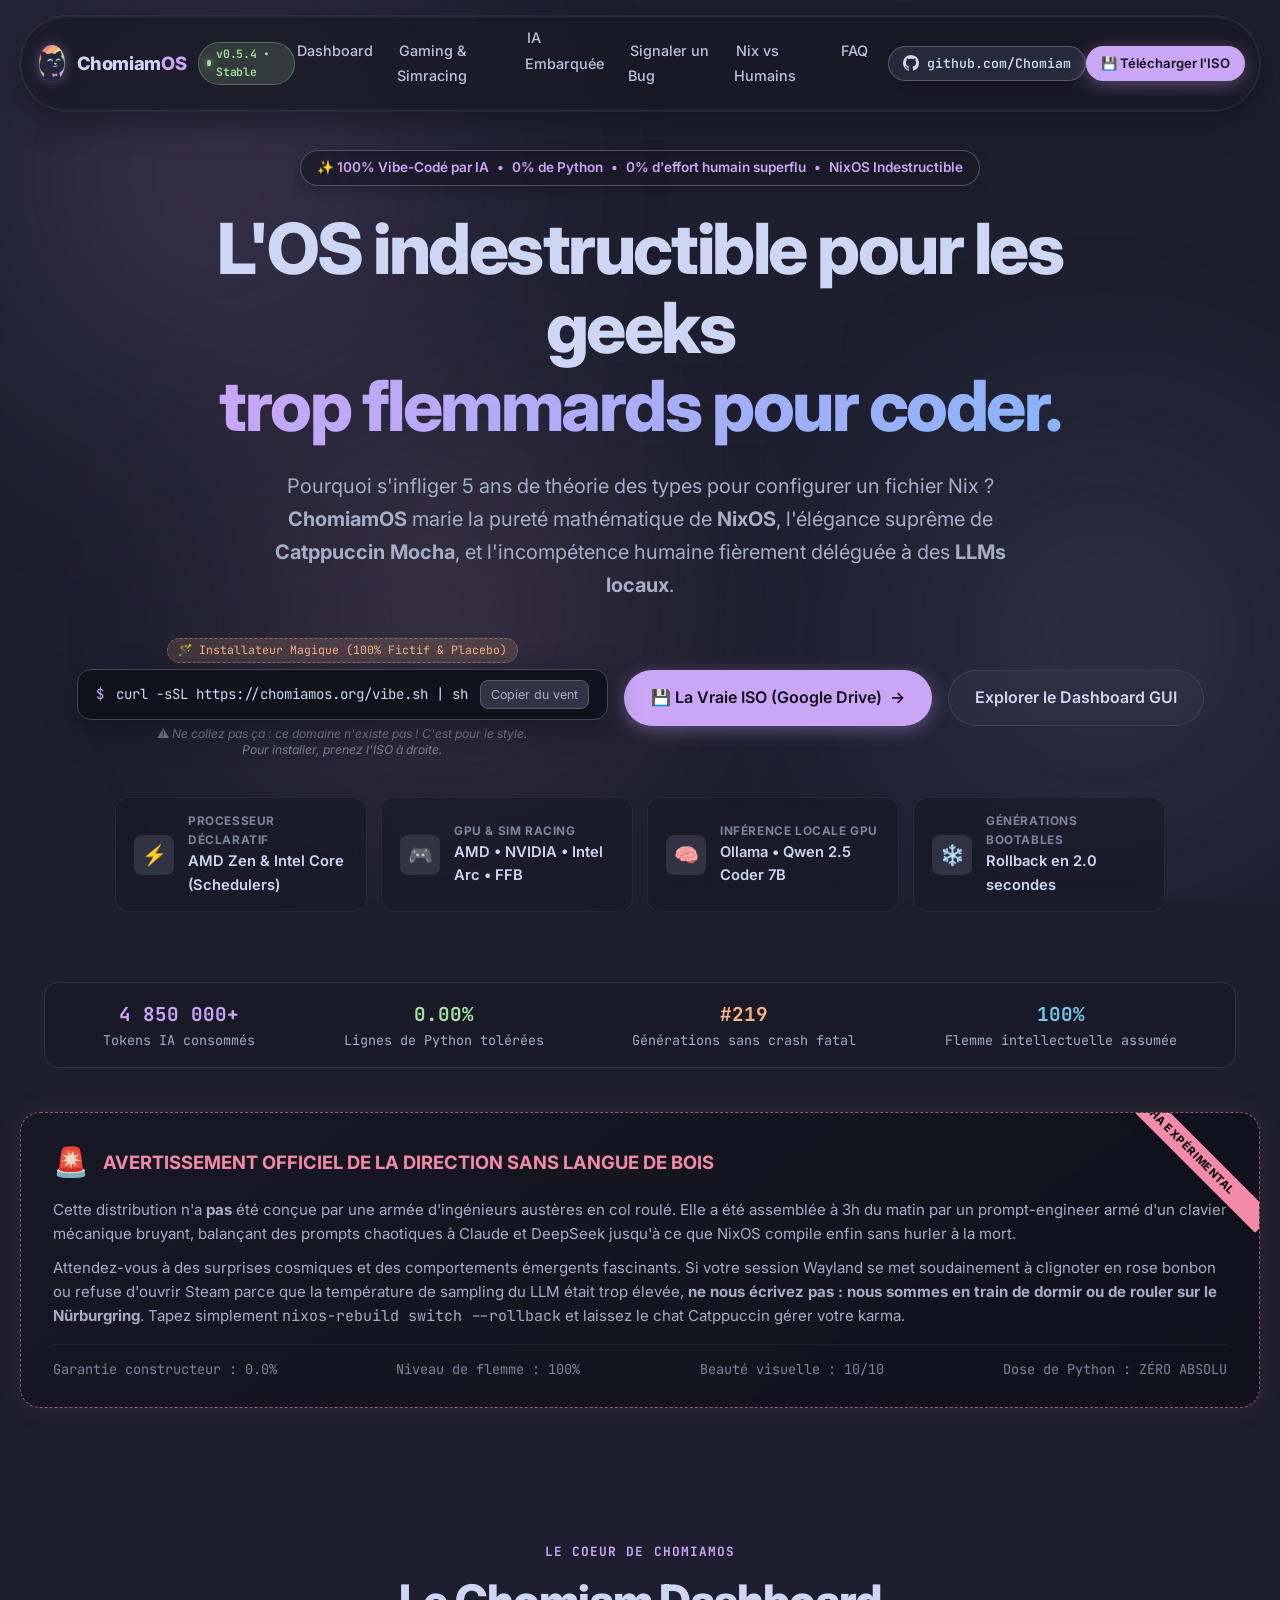
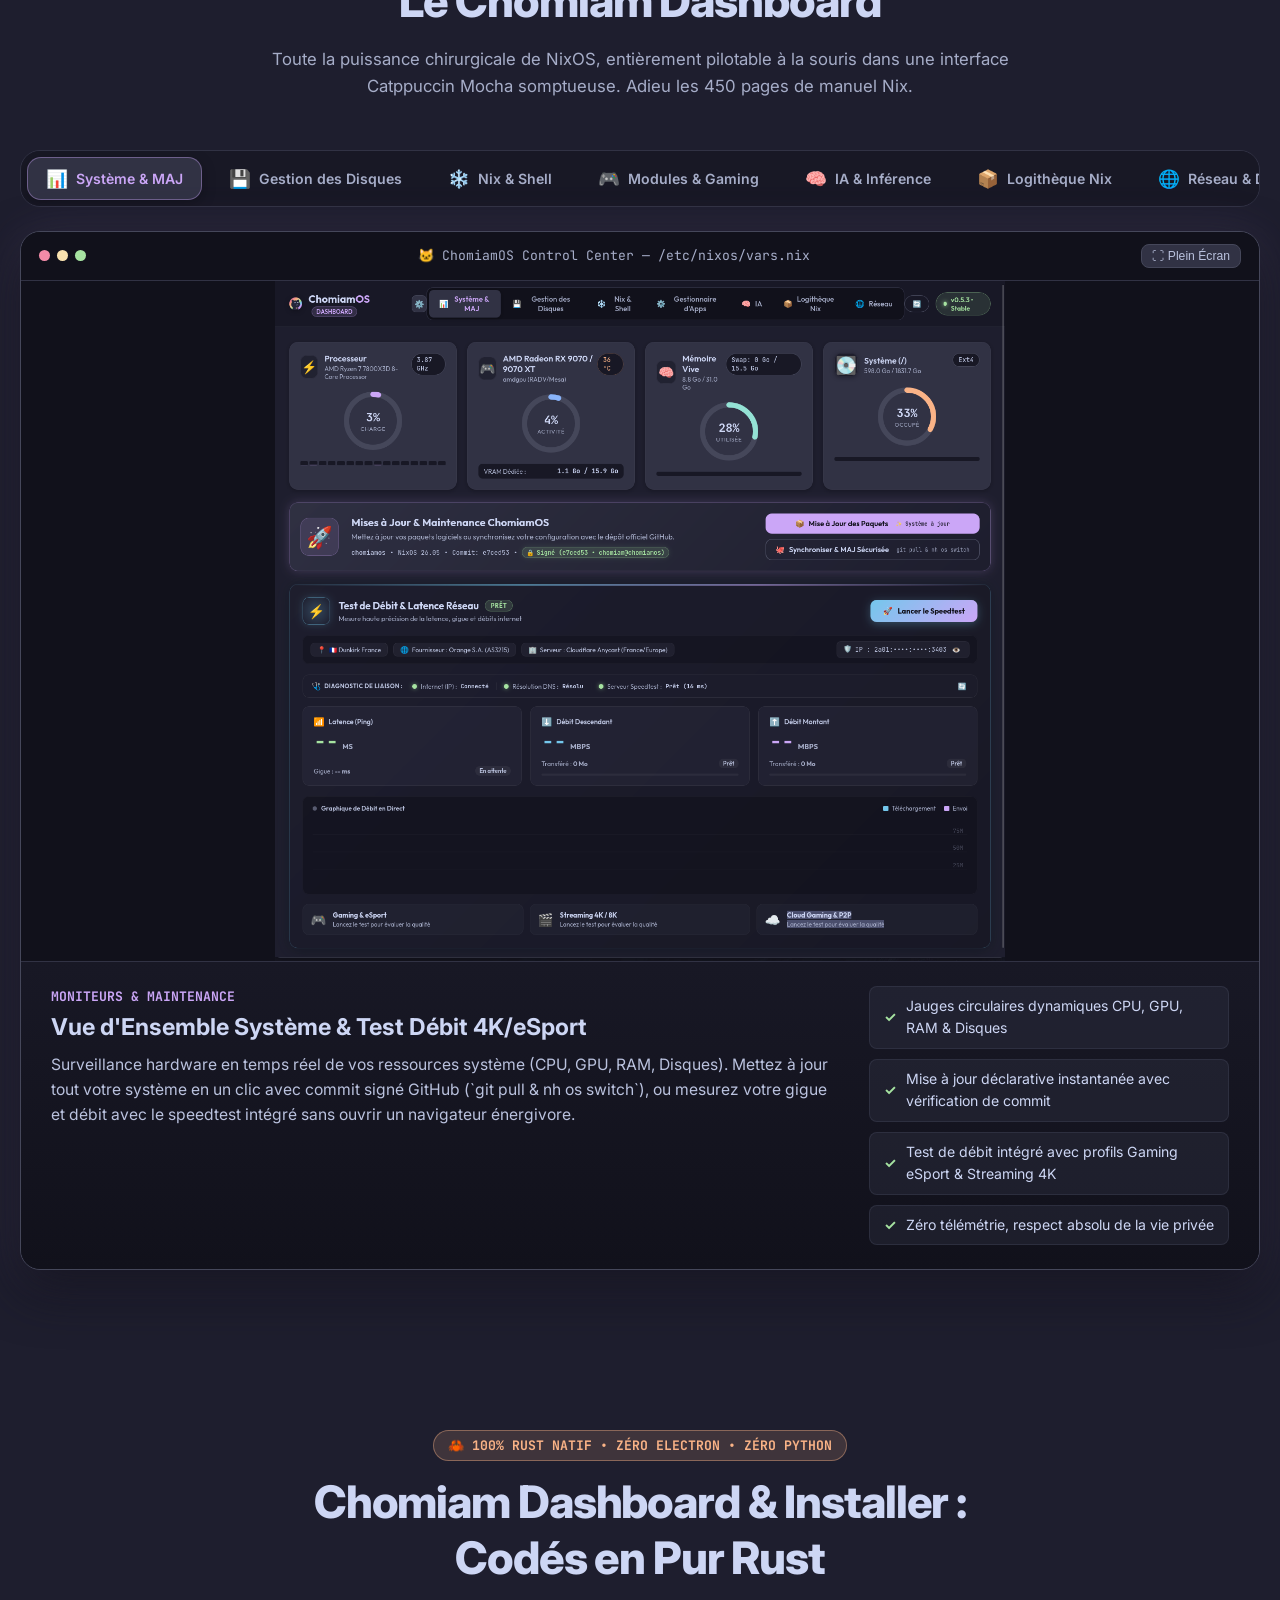
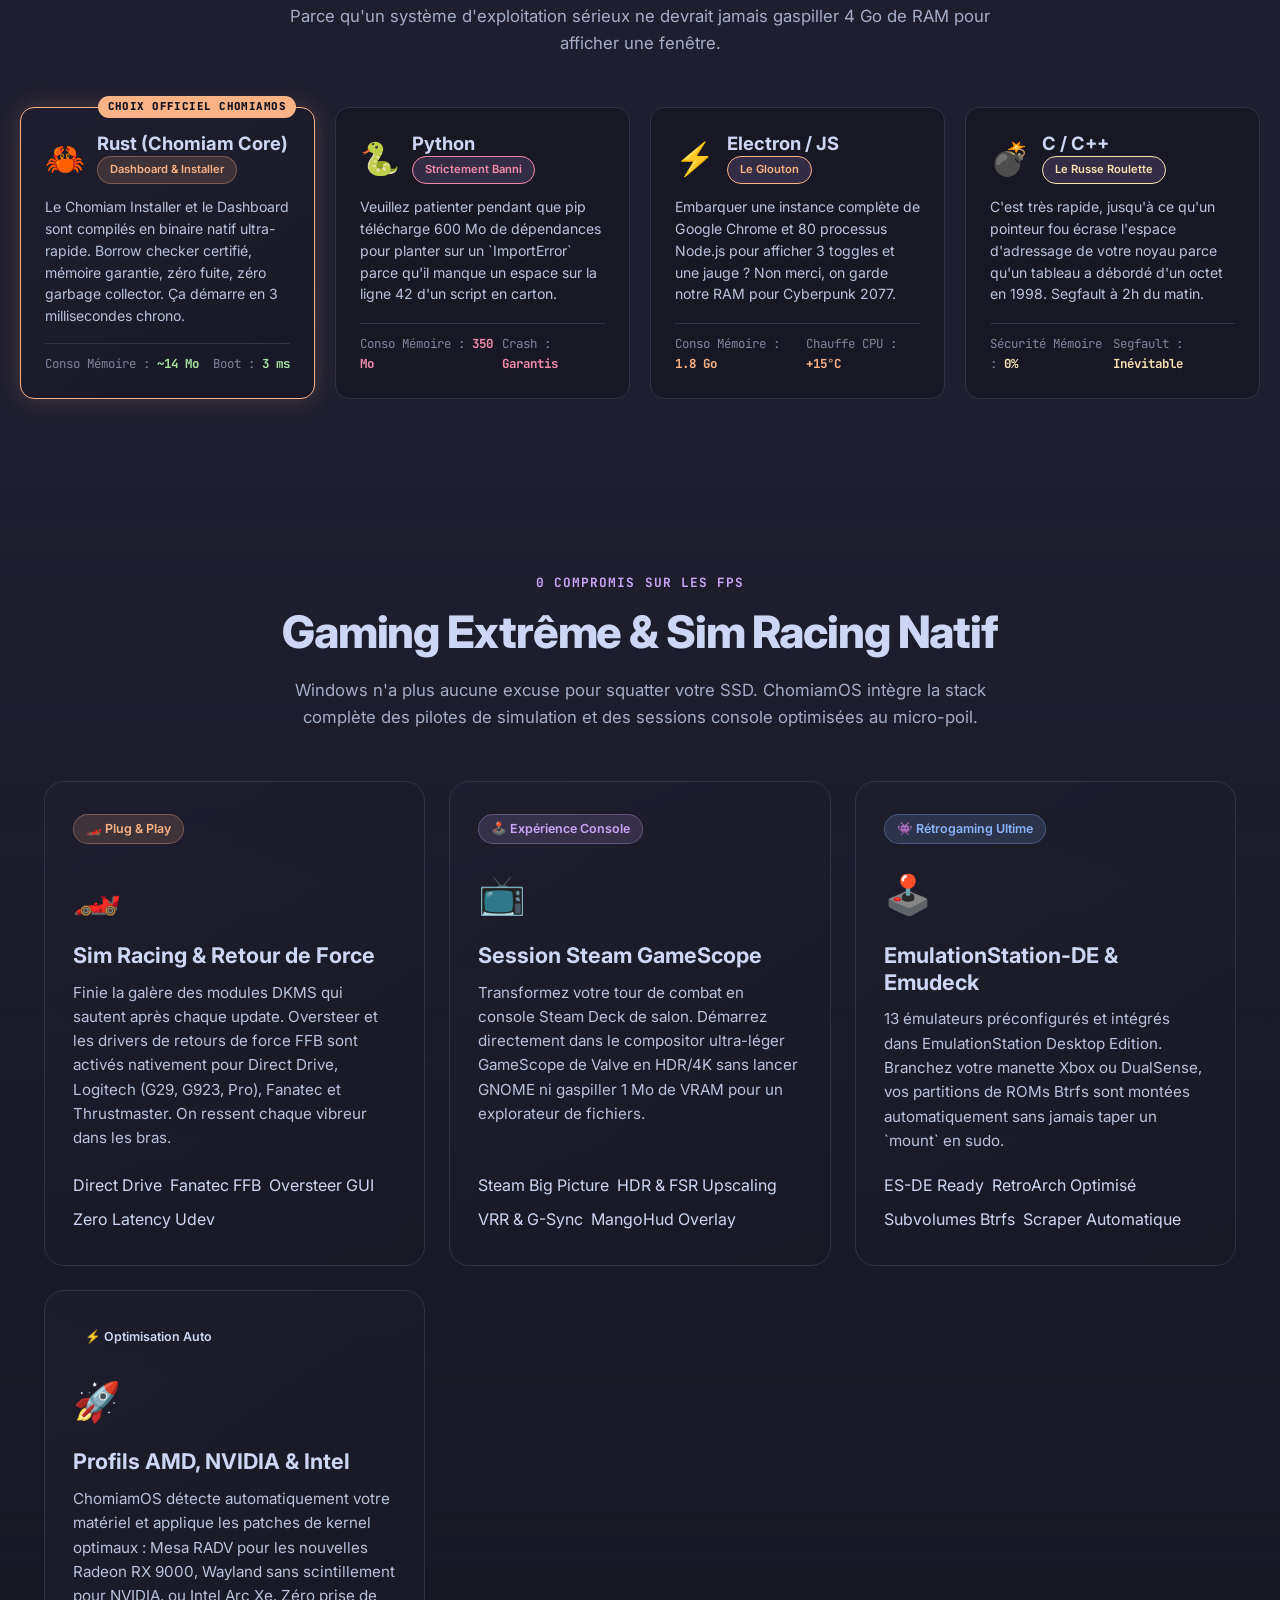
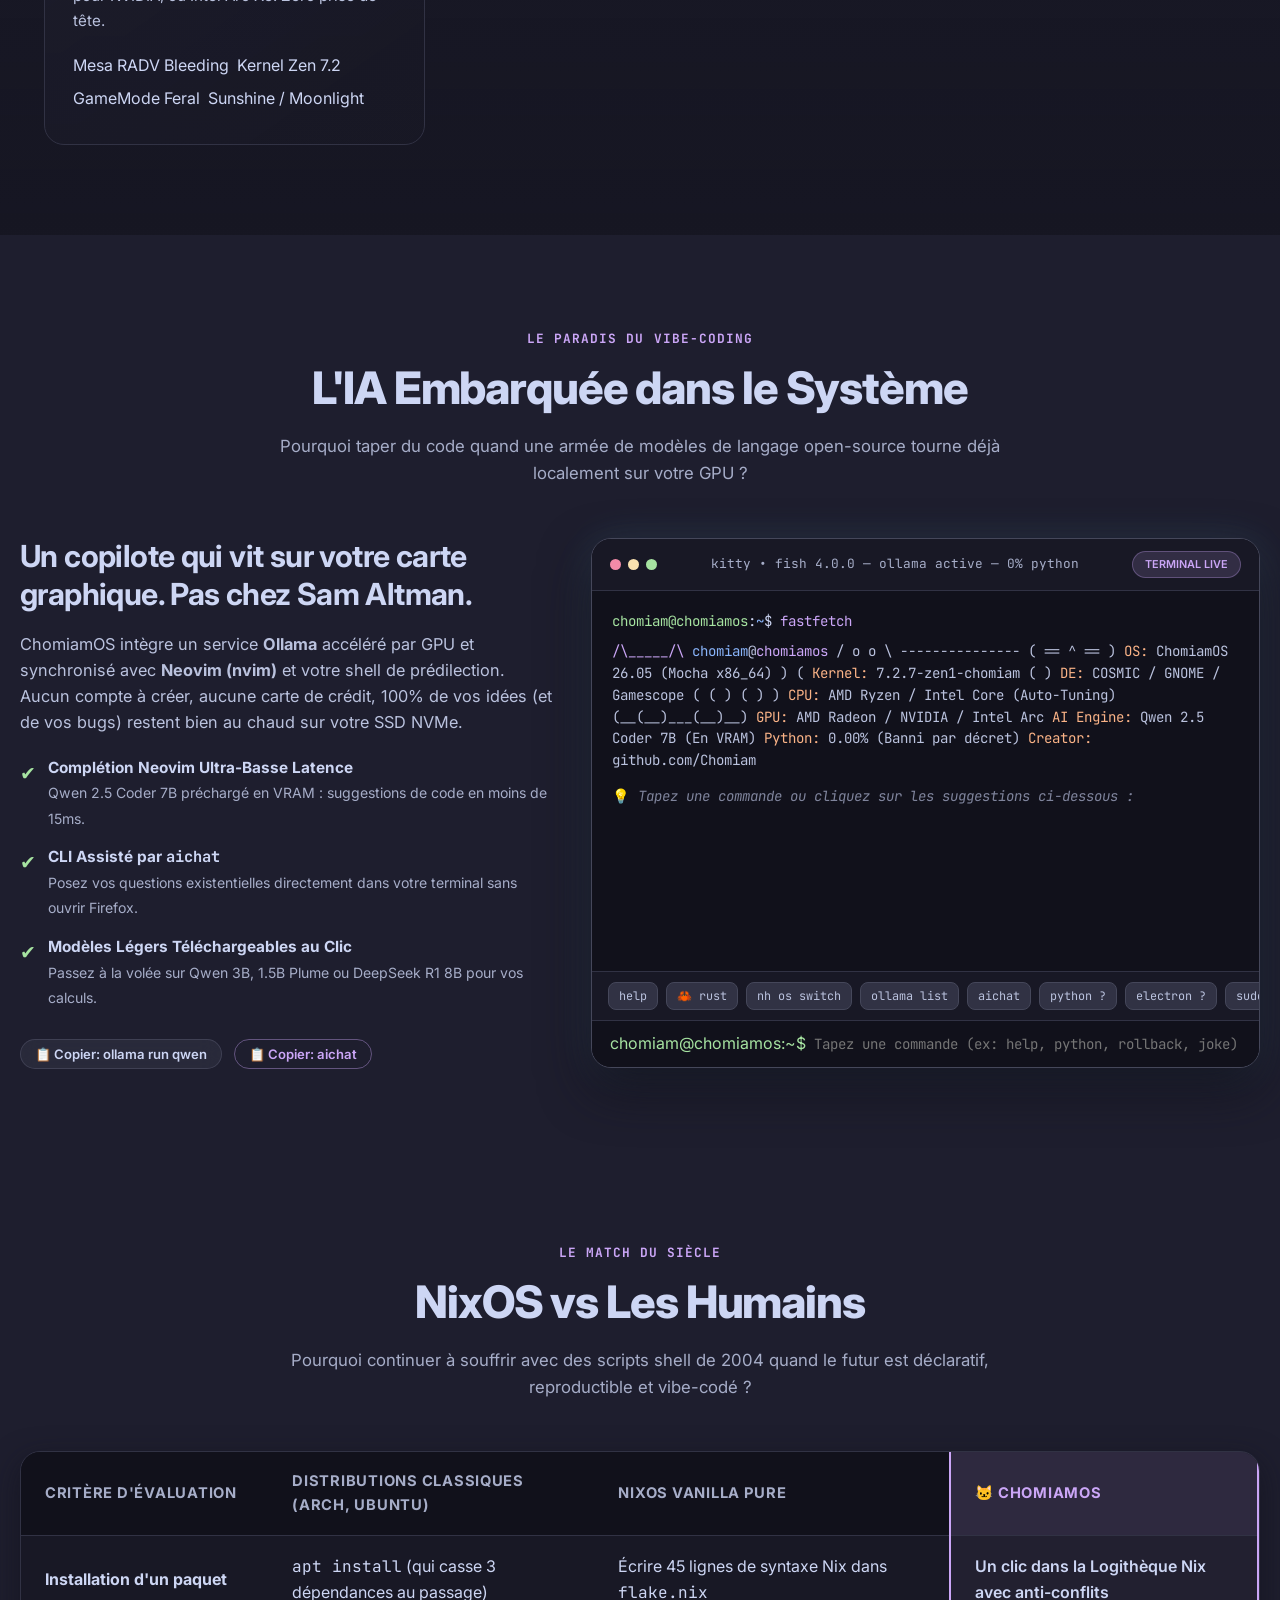
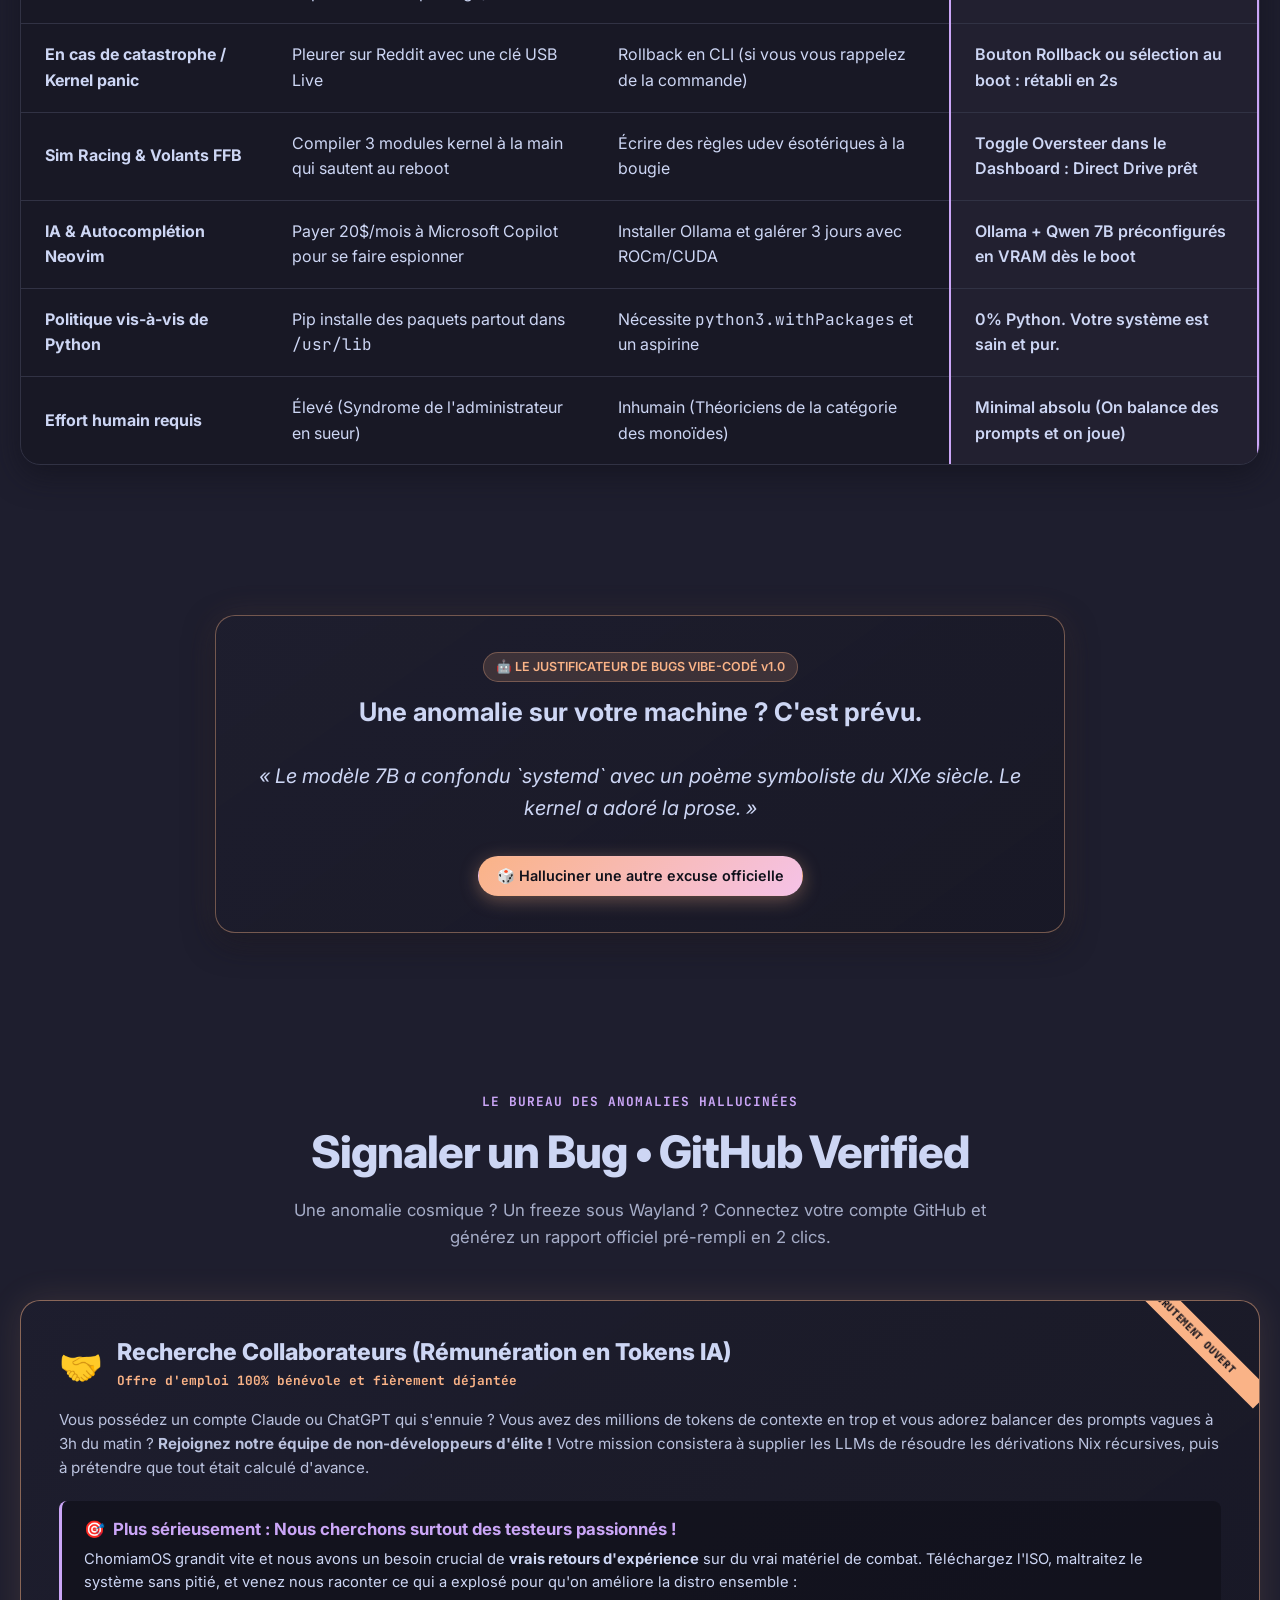
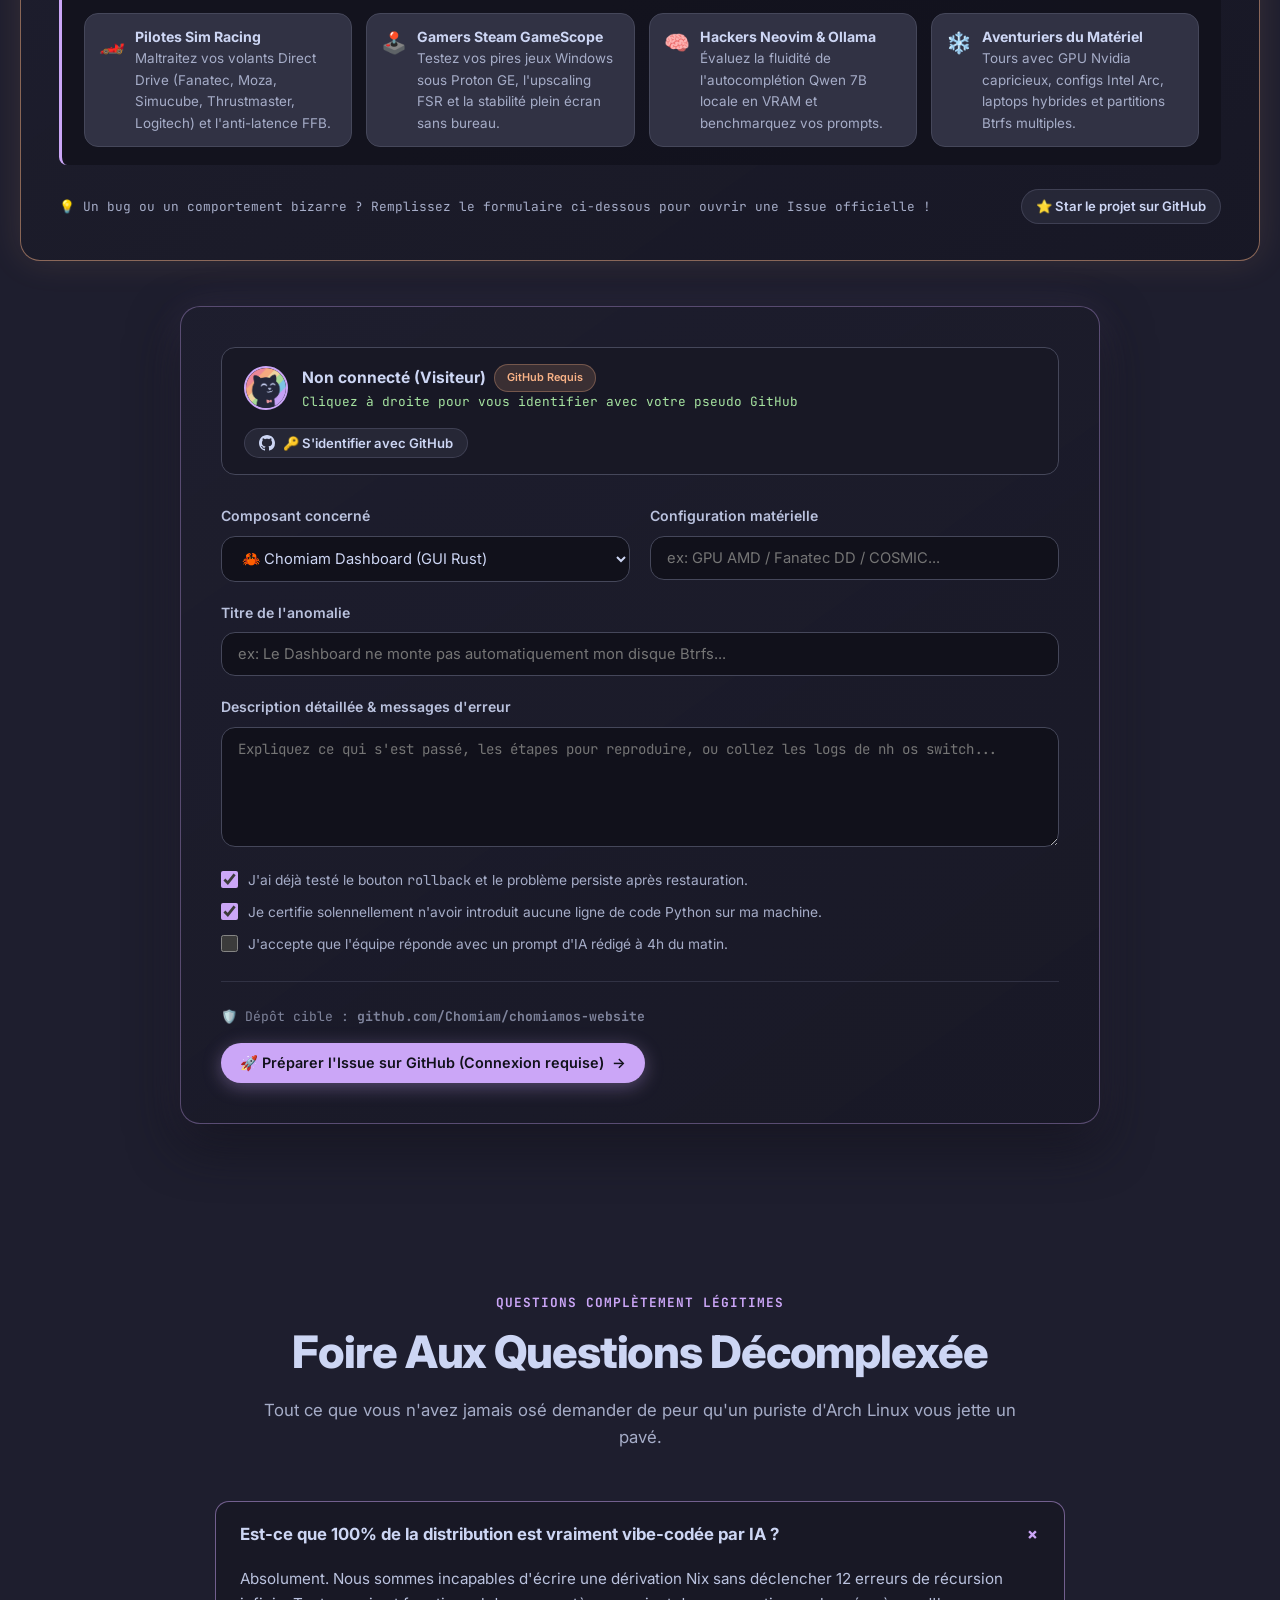
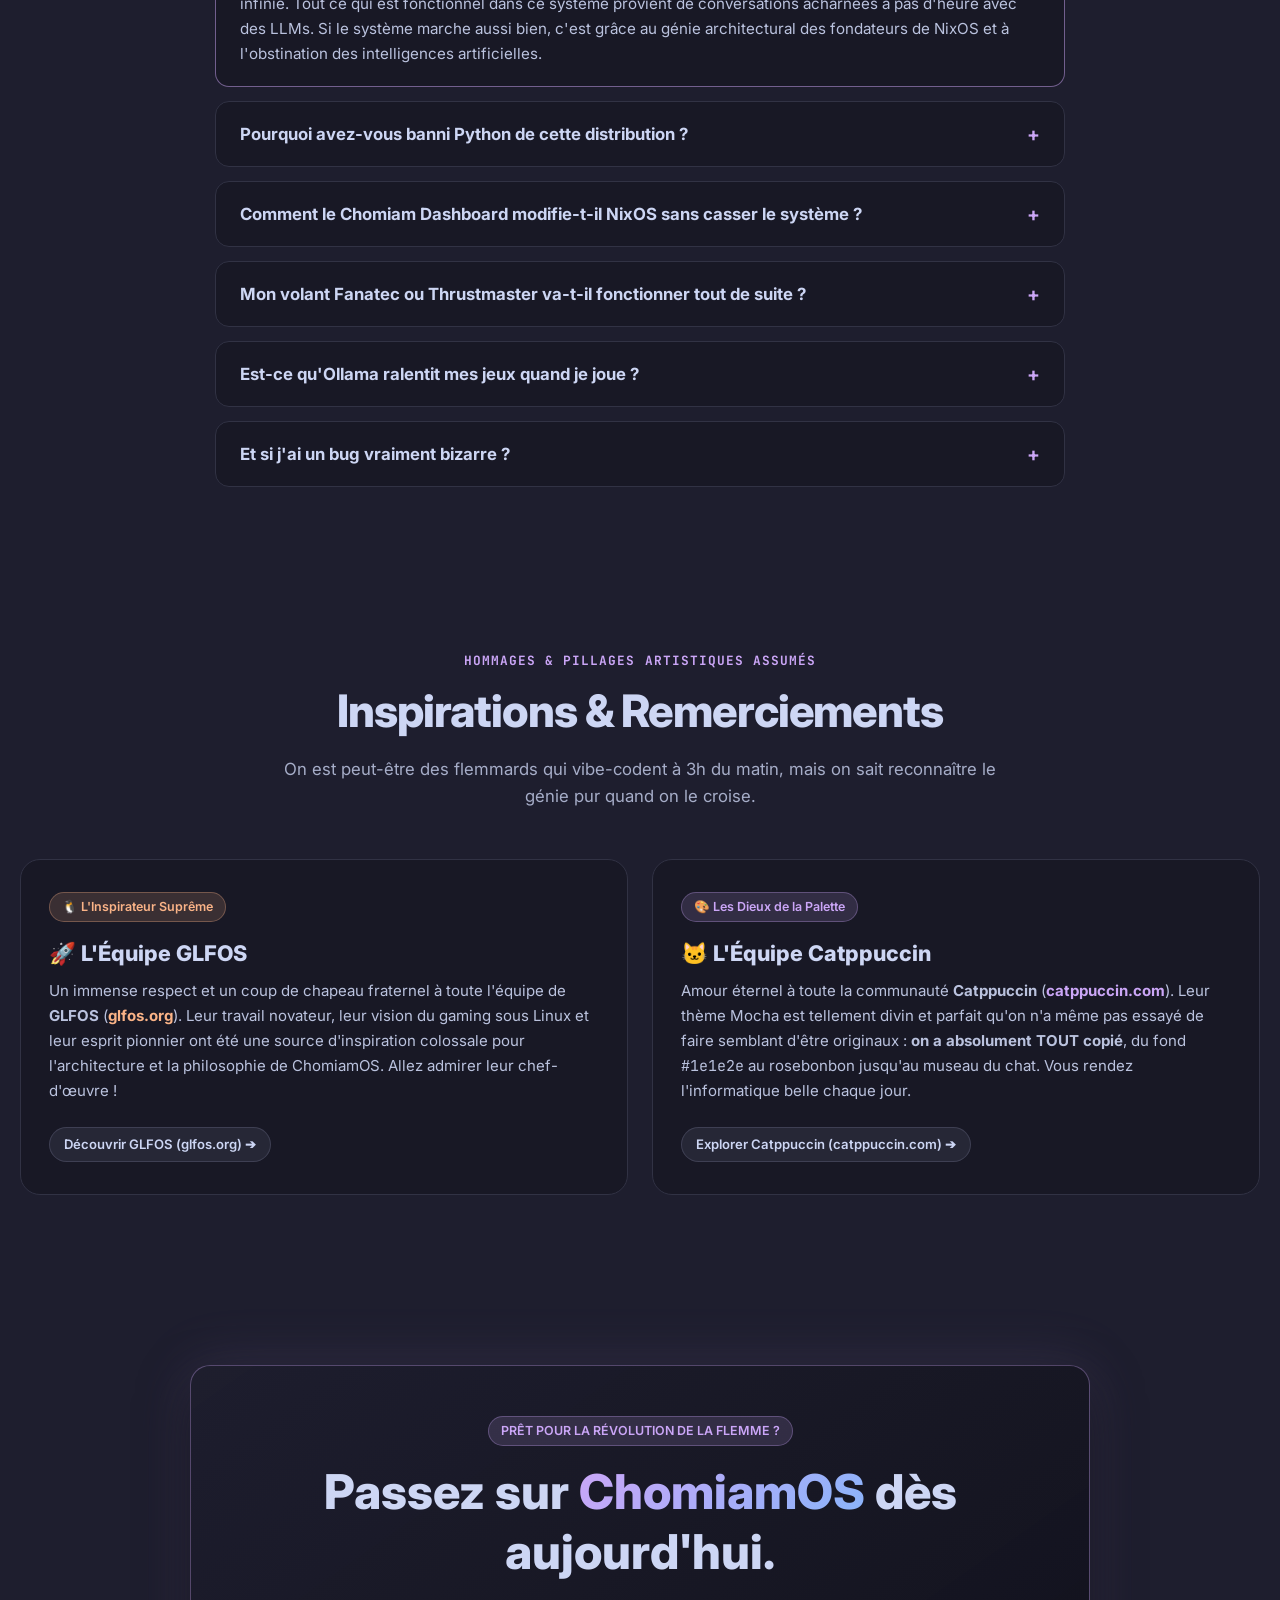
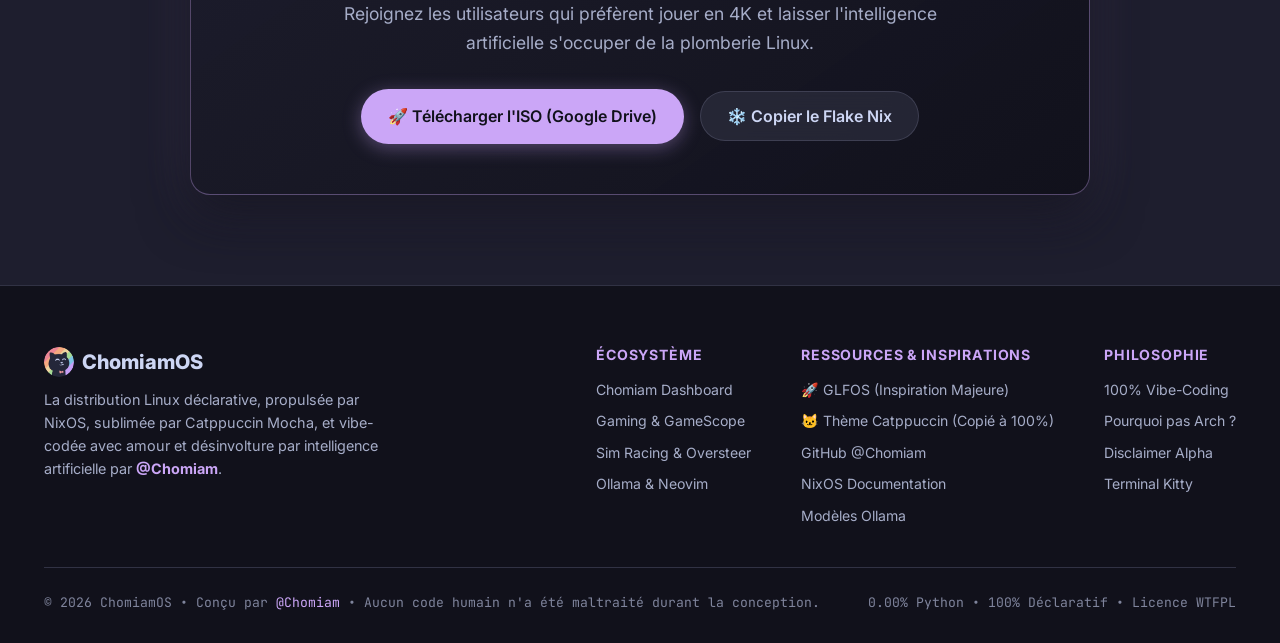
==== index.html @ 563f7b04 "feat(credits): add special thanks & homages to GLFOS and Catppuccin" ====
<!DOCTYPE html>
<html lang="fr" prefix="og: https://ogp.me/ns#">
<head>
  <meta charset="UTF-8">
  <meta name="viewport" content="width=device-width, initial-scale=1.0">
  
  <!-- Primary Meta Tags -->
  <title>ChomiamOS • La Distribution Linux NixOS Indestructible, Gaming & IA</title>
  <meta name="title" content="ChomiamOS • La Distribution Linux NixOS Indestructible, Gaming & IA">
  <meta name="description" content="ChomiamOS : Distribution Linux basée sur NixOS avec le Chomiam Dashboard en Rust, session console Steam GameScope, support des volants Simracing FFB et IA locale Ollama.">
  <meta name="keywords" content="ChomiamOS, NixOS, Linux Gaming, Simracing Linux, Fanatec Linux, Thrustmaster, GameScope, Ollama, Neovim, Catppuccin Mocha, Rust Linux, Distribution Linux, Vibe Coding">
  <meta name="author" content="Chomiam">
  <meta name="robots" content="index, follow, max-image-preview:large, max-snippet:-1, max-video-preview:-1">
  <link rel="canonical" href="https://chomiamos-website.vercel.app/">
  <meta name="theme-color" content="#1e1e2e">
  <meta name="color-scheme" content="dark">

  <!-- Open Graph / Facebook / Discord -->
  <meta property="og:type" content="website">
  <meta property="og:url" content="https://chomiamos-website.vercel.app/">
  <meta property="og:site_name" content="ChomiamOS">
  <meta property="og:locale" content="fr_FR">
  <meta property="og:title" content="ChomiamOS • L'OS NixOS Indestructible, Gaming, Sim Racing & IA Locale">
  <meta property="og:description" content="Toute la puissance chirurgicale de NixOS sans se casser la tête : Dashboard graphique en Rust, session console Steam GameScope, FFB natif pour volants et IA en VRAM.">
  <meta property="og:image" content="https://chomiamos-website.vercel.app/screenshots/dashboard-system.png">
  <meta property="og:image:secure_url" content="https://chomiamos-website.vercel.app/screenshots/dashboard-system.png">
  <meta property="og:image:type" content="image/png">
  <meta property="og:image:width" content="1920">
  <meta property="og:image:height" content="1080">
  <meta property="og:image:alt" content="Interface du Chomiam Dashboard sous ChomiamOS">

  <!-- Twitter Card -->
  <meta name="twitter:card" content="summary_large_image">
  <meta name="twitter:url" content="https://chomiamos-website.vercel.app/">
  <meta name="twitter:title" content="ChomiamOS • L'OS NixOS Indestructible, Gaming & IA">
  <meta name="twitter:description" content="Distribution Linux NixOS avec Chomiam Dashboard en Rust, FFB Simracing natif, Steam GameScope et IA locale Ollama.">
  <meta name="twitter:image" content="https://chomiamos-website.vercel.app/screenshots/dashboard-system.png">

  <!-- Favicon -->
  <link rel="icon" type="image/png" href="chomiamos-logo.png">
  <link rel="apple-touch-icon" href="chomiamos-logo.png">

  <!-- Google Fonts: Inter & JetBrains Mono -->
  <link rel="preconnect" href="https://fonts.googleapis.com">
  <link rel="preconnect" href="https://fonts.gstatic.com" crossorigin>
  <link href="https://fonts.googleapis.com/css2?family=Inter:wght@300;400;500;600;700;800&family=JetBrains+Mono:wght@400;500;600;700&display=swap" rel="stylesheet">

  <link rel="stylesheet" href="styles.css">

  <!-- Structured Data JSON-LD (Schema.org) for Google Rich Snippets -->
  <script type="application/ld+json">
  {
    "@context": "https://schema.org",
    "@graph": [
      {
        "@type": "SoftwareApplication",
        "name": "ChomiamOS",
        "applicationCategory": "OperatingSystem",
        "operatingSystem": "Linux (NixOS)",
        "offers": {
          "@type": "Offer",
          "price": "0",
          "priceCurrency": "EUR"
        },
        "description": "Distribution Linux déclarative basée sur NixOS avec Chomiam Dashboard et Installer en Rust, session console Steam GameScope, support des volants Simracing et IA locale.",
        "author": {
          "@type": "Person",
          "name": "Chomiam",
          "url": "https://github.com/Chomiam"
        },
        "image": "https://chomiamos-website.vercel.app/chomiamos-logo.png",
        "downloadUrl": "https://drive.google.com/drive/folders/1BJGmVafoMhjwk_6xwXqROblK7M6KdagT?usp=drive_link"
      },
      {
        "@type": "FAQPage",
        "mainEntity": [
          {
            "@type": "Question",
            "name": "Est-ce que 100% de la distribution est vraiment vibe-codée par IA ?",
            "acceptedAnswer": {
              "@type": "Answer",
              "text": "Absolument. Tout ce qui est fonctionnel dans ce système provient de conversations avec des modèles de langage couplées à la rigueur déclarative et immuable de NixOS."
            }
          },
          {
            "@type": "Question",
            "name": "Pourquoi avez-vous banni Python de cette distribution ?",
            "acceptedAnswer": {
              "@type": "Answer",
              "text": "Pour éliminer les virtualenvs corrompus et les lenteurs. ChomiamOS privilégie les binaires compilés en Rust natif, le Nix pur et les LLMs locaux en VRAM."
            }
          },
          {
            "@type": "Question",
            "name": "Comment le Chomiam Dashboard modifie-t-il NixOS sans casser le système ?",
            "acceptedAnswer": {
              "@type": "Answer",
              "text": "Le Dashboard sérialise vos choix graphiques dans /etc/nixos/vars.nix et appelle de manière contrôlée nh os switch. Si une compilation échoue, l'ancien système reste 100% intact."
            }
          },
          {
            "@type": "Question",
            "name": "Mon volant Fanatec ou Thrustmaster va-t-il fonctionner tout de suite ?",
            "acceptedAnswer": {
              "@type": "Answer",
              "text": "Oui ! Le module simracing charge automatiquement les règles udev prioritaires, les modules kernel de retours de force FFB et intègre Oversteer nativement."
            }
          }
        ]
      }
    ]
  }
  </script>
</head>
<body>

  <!-- Ambient Animated Mesh Background -->
  <div class="bg-mesh-canvas" aria-hidden="true">
    <div class="mesh-orb mesh-orb-1"></div>
    <div class="mesh-orb mesh-orb-2"></div>
    <div class="mesh-orb mesh-orb-3"></div>
  </div>
  <div class="bg-grid-pattern" aria-hidden="true"></div>

  <!-- Floating Navigation -->
  <header class="navbar-wrapper">
    <nav class="navbar" aria-label="Navigation principale">
      <!-- Brand & Version -->
      <a href="#hero" class="nav-brand">
        <span class="brand-icon">
          <img src="chomiamos-logo.png" alt="ChomiamOS Catppuccin Cat Logo" width="36" height="36">
        </span>
        <span>Chomiam<span class="highlight-mauve">OS</span></span>
        <span class="brand-version-badge" title="Génération active certifiée">
          <span class="pulse-dot"></span>
          v0.5.4 • Stable
        </span>
      </a>

      <!-- Center: Navigation & GitHub Profile Link -->
      <div class="nav-center-group">
        <ul class="nav-links">
          <li><a href="#dashboard" class="nav-link">Dashboard</a></li>
          <li><a href="#gaming" class="nav-link">Gaming & Simracing</a></li>
          <li><a href="#ai-terminal" class="nav-link">IA Embarquée</a></li>
          <li><a href="#report-bug" class="nav-link">Signaler un Bug</a></li>
          <li><a href="#nix-vs-humans" class="nav-link">Nix vs Humains</a></li>
          <li><a href="#faq" class="nav-link">FAQ</a></li>
        </ul>

        <!-- GitHub Chomiam Badge in the Middle -->
        <a href="https://github.com/Chomiam" target="_blank" rel="noopener noreferrer" class="nav-github-badge" title="Visiter le GitHub officiel de Chomiam">
          <svg viewBox="0 0 24 24" width="16" height="16" aria-hidden="true">
            <path d="M12 0C5.37 0 0 5.37 0 12c0 5.31 3.435 9.795 8.205 11.385.6.105.825-.255.825-.57 0-.285-.015-1.23-.015-2.235-3.015.555-3.795-.735-4.035-1.41-.135-.345-.72-1.41-1.23-1.695-.42-.225-1.02-.78-.015-.795.945-.015 1.62.87 1.845 1.23 1.08 1.815 2.805 1.305 3.495.99.105-.78.42-1.305.765-1.605-2.67-.3-5.46-1.335-5.46-5.925 0-1.305.465-2.385 1.23-3.225-.12-.3-.54-1.53.12-3.18 0 0 1.005-.315 3.3 1.23.96-.27 1.98-.405 3-.405s2.04.135 3 .405c2.295-1.56 3.3-1.23 3.3-1.23.66 1.65.24 2.88.12 3.18.765.84 1.23 1.905 1.23 3.225 0 4.605-2.805 5.625-5.475 5.925.435.375.81 1.095.81 2.22 0 1.605-.015 2.895-.015 3.3 0 .315.225.69.825.57A12.02 12.02 0 0024 12c0-6.63-5.37-12-12-12z"/>
          </svg>
          <span>github.com/Chomiam</span>
        </a>
      </div>

      <!-- Action Button: Download via Drive -->
      <div class="nav-actions">
        <a href="https://drive.google.com/drive/folders/1BJGmVafoMhjwk_6xwXqROblK7M6KdagT?usp=drive_link" target="_blank" rel="noopener noreferrer" class="btn btn-primary btn-sm" title="Télécharger l'ISO sur Google Drive">
          <span>💾 Télécharger l'ISO</span>
        </a>
      </div>
    </nav>
  </header>

  <!-- Hero Section -->
  <main>
    <section id="hero" class="hero-section container">
      <div class="hero-pill">
        <span>✨ 100% Vibe-Codé par IA</span>
        <span>•</span>
        <span>0% de Python</span>
        <span>•</span>
        <span>0% d'effort humain superflu</span>
        <span>•</span>
        <span>NixOS Indestructible</span>
      </div>

      <h1 class="hero-title">
        L'OS indestructible pour les geeks <br>
        <span class="gradient-text">trop flemmards pour coder.</span>
      </h1>

      <p class="hero-subtitle">
        Pourquoi s'infliger 5 ans de théorie des types pour configurer un fichier Nix ? 
        <strong>ChomiamOS</strong> marie la pureté mathématique de <strong>NixOS</strong>, l'élégance suprême de <strong>Catppuccin Mocha</strong>, et l'incompétence humaine fièrement déléguée à des <strong>LLMs locaux</strong>.
      </p>

      <div class="hero-actions">
        <div class="command-wrapper">
          <div class="command-joke-badge">
            <span>🪄 Installateur Magique (100% Fictif & Placebo)</span>
          </div>
          <div class="command-copy-box">
            <span class="cmd-prefix">$</span>
            <span class="cmd-text">curl -sSL https://chomiamos.org/vibe.sh | sh</span>
            <button class="cmd-copy-btn" data-copy="curl -sSL https://chomiamos.org/vibe.sh | sh" title="Copier cette commande purement imaginaire">
              <span>Copier du vent</span>
            </button>
          </div>
          <span class="command-disclaimer-note">
            ⚠️ <em>Ne collez pas ça : ce domaine n'existe pas ! C'est pour le style. Pour installer, prenez l'ISO à droite.</em>
          </span>
        </div>

        <a href="https://drive.google.com/drive/folders/1BJGmVafoMhjwk_6xwXqROblK7M6KdagT?usp=drive_link" target="_blank" rel="noopener noreferrer" class="btn btn-primary btn-lg" style="height: fit-content; align-self: center;">
          <span>💾 La Vraie ISO (Google Drive)</span>
          <span>→</span>
        </a>
        <a href="#dashboard" class="btn btn-secondary btn-lg" style="height: fit-content; align-self: center;">
          <span>Explorer le Dashboard GUI</span>
        </a>
      </div>

      <!-- Real Live Specs Chips -->
      <div class="hero-specs-grid">
        <div class="spec-chip">
          <div class="spec-icon" style="color: var(--peach);">⚡</div>
          <div class="spec-meta">
            <span class="spec-label">Processeur Déclaratif</span>
            <span class="spec-value">AMD Zen & Intel Core (Schedulers)</span>
          </div>
        </div>
        <div class="spec-chip">
          <div class="spec-icon" style="color: var(--mauve);">🎮</div>
          <div class="spec-meta">
            <span class="spec-label">GPU & Sim Racing</span>
            <span class="spec-value">AMD • NVIDIA • Intel Arc • FFB</span>
          </div>
        </div>
        <div class="spec-chip">
          <div class="spec-icon" style="color: var(--green);">🧠</div>
          <div class="spec-meta">
            <span class="spec-label">Inférence Locale GPU</span>
            <span class="spec-value">Ollama • Qwen 2.5 Coder 7B</span>
          </div>
        </div>
        <div class="spec-chip">
          <div class="spec-icon" style="color: var(--blue);">❄️</div>
          <div class="spec-meta">
            <span class="spec-label">Générations Bootables</span>
            <span class="spec-value">Rollback en 2.0 secondes</span>
          </div>
        </div>
      </div>
    </section>

    <!-- Humorous Live Metrics Banner -->
    <section class="container" style="padding-bottom: 20px;">
      <div style="background: rgba(24, 24, 37, 0.7); border: 1px solid var(--surface0); border-radius: var(--radius-md); padding: 16px 24px; display: flex; align-items: center; justify-content: space-around; flex-wrap: wrap; gap: 20px; font-family: var(--font-mono); font-size: 0.84rem; text-align: center;">
        <div>
          <span style="color: var(--mauve); font-weight: bold; font-size: 1.2rem; display: block;">4 850 000+</span>
          <span style="color: var(--subtext0);">Tokens IA consommés</span>
        </div>
        <div>
          <span style="color: var(--green); font-weight: bold; font-size: 1.2rem; display: block;">0.00%</span>
          <span style="color: var(--subtext0);">Lignes de Python tolérées</span>
        </div>
        <div>
          <span style="color: var(--peach); font-weight: bold; font-size: 1.2rem; display: block;">#219</span>
          <span style="color: var(--subtext0);">Générations sans crash fatal</span>
        </div>
        <div>
          <span style="color: var(--sapphire); font-weight: bold; font-size: 1.2rem; display: block;">100%</span>
          <span style="color: var(--subtext0);">Flemme intellectuelle assumée</span>
        </div>
      </div>
    </section>

    <!-- Satirical Disclaimer Banner (Anti-Marketing Honnête) -->
    <section id="disclaimer" class="disclaimer-section container">
      <div class="disclaimer-card">
        <div class="disclaimer-header">
          <span class="disclaimer-icon">🚨</span>
          <h2 class="disclaimer-title">AVERTISSEMENT OFFICIEL DE LA DIRECTION SANS LANGUE DE BOIS</h2>
        </div>
        <div class="disclaimer-body">
          <p>
            Cette distribution n'a <strong>pas</strong> été conçue par une armée d'ingénieurs austères en col roulé. Elle a été assemblée à 3h du matin par un prompt-engineer armé d'un clavier mécanique bruyant, balançant des prompts chaotiques à Claude et DeepSeek jusqu'à ce que NixOS compile enfin sans hurler à la mort.
          </p>
          <p>
            Attendez-vous à des surprises cosmiques et des comportements émergents fascinants. Si votre session Wayland se met soudainement à clignoter en rose bonbon ou refuse d'ouvrir Steam parce que la température de sampling du LLM était trop élevée, <strong>ne nous écrivez pas : nous sommes en train de dormir ou de rouler sur le Nürburgring</strong>. Tapez simplement <code>nixos-rebuild switch --rollback</code> et laissez le chat Catppuccin gérer votre karma.
          </p>
        </div>
        <div class="disclaimer-footer">
          <span>Garantie constructeur : 0.0%</span>
          <span>Niveau de flemme : 100%</span>
          <span>Beauté visuelle : 10/10</span>
          <span>Dose de Python : ZÉRO ABSOLU</span>
        </div>
      </div>
    </section>

    <!-- Interactive Dashboard Showcase Section (The Star) -->
    <section id="dashboard" class="showcase-section container">
      <div class="section-head">
        <span class="section-tag">LE COEUR DE CHOMIAMOS</span>
        <h2 class="section-title">Le Chomiam Dashboard</h2>
        <p class="section-desc">
          Toute la puissance chirurgicale de NixOS, entièrement pilotable à la souris dans une interface Catppuccin Mocha somptueuse. Adieu les 450 pages de manuel Nix.
        </p>
      </div>

      <!-- Real Screenshots Tabs Selector -->
      <div class="dashboard-tabs-container" id="dashboardTabs" role="tablist">
        <!-- Dynamically rendered by script.js -->
      </div>

      <!-- Dashboard Mockup Window Frame -->
      <div class="dashboard-viewport">
        <div class="dashboard-window-header">
          <div class="window-dots">
            <span class="w-dot w-dot-red"></span>
            <span class="w-dot w-dot-yellow"></span>
            <span class="w-dot w-dot-green"></span>
          </div>
          <div class="window-title-bar">
            <span>🐱 ChomiamOS Control Center — /etc/nixos/vars.nix</span>
          </div>
          <div class="window-actions">
            <button class="btn-fullscreen" id="fullscreenBtn" title="Agrandir en haute résolution">
              <span>⛶ Plein Écran</span>
            </button>
          </div>
        </div>

        <div class="screenshot-display-area">
          <img 
            id="dashboardScreenshot" 
            class="dashboard-screenshot-img" 
            src="screenshots/dashboard-system.png" 
            alt="Chomiam Dashboard Aperçu Système"
            data-full-src="screenshots/dashboard-system.png"
            data-title="Vue d'Ensemble Système & Test Débit 4K/eSport"
          >
        </div>

        <div class="dashboard-meta-panel">
          <div class="meta-content">
            <div class="meta-tagline" id="dashboardMetaTag">Moniteurs & Maintenance</div>
            <h3 class="meta-title" id="dashboardMetaTitle">Vue d'Ensemble Système & Test Débit 4K/eSport</h3>
            <p class="meta-description" id="dashboardMetaDesc">
              Surveillance hardware en temps réel de vos ressources système (CPU, GPU, RAM, Disques). Mettez à jour tout votre système en un clic avec commit signé GitHub (`git pull & nh os switch`), ou mesurez votre gigue et débit avec le speedtest intégré sans ouvrir un navigateur énergivore.
            </p>
          </div>
          <div class="meta-highlights" id="dashboardHighlights">
            <!-- Dynamically populated -->
          </div>
        </div>
      </div>
    </section>

    <!-- Rust Supremacy & The Language Roaster Section -->
    <section class="rust-section container">
      <div class="section-head">
        <span class="rust-badge-pill">🦀 100% RUST NATIF • ZÉRO ELECTRON • ZÉRO PYTHON</span>
        <h2 class="section-title">Chomiam Dashboard & Installer : Codés en Pur Rust</h2>
        <p class="section-desc">
          Parce qu'un système d'exploitation sérieux ne devrait jamais gaspiller 4 Go de RAM pour afficher une fenêtre.
        </p>
      </div>

      <div class="lang-grid">
        <!-- Rust (Winner) -->
        <div class="lang-card winner">
          <div class="lang-header">
            <span class="lang-icon">🦀</span>
            <div>
              <h3 class="lang-title">Rust (Chomiam Core)</h3>
              <span class="badge badge-peach" style="font-size: 0.7rem;">Dashboard & Installer</span>
            </div>
          </div>
          <p class="lang-desc">
            Le Chomiam Installer et le Dashboard sont compilés en binaire natif ultra-rapide. Borrow checker certifié, mémoire garantie, zéro fuite, zéro garbage collector. Ça démarre en 3 millisecondes chrono.
          </p>
          <div class="lang-stat-row">
            <span>Conso Mémoire : <strong class="lang-stat-val" style="color: var(--green);">~14 Mo</strong></span>
            <span>Boot : <strong class="lang-stat-val" style="color: var(--green);">3 ms</strong></span>
          </div>
        </div>

        <!-- Python (Roasted) -->
        <div class="lang-card">
          <div class="lang-header">
            <span class="lang-icon">🐍</span>
            <div>
              <h3 class="lang-title">Python</h3>
              <span class="badge badge-mauve" style="font-size: 0.7rem; color: var(--red); border-color: var(--red);">Strictement Banni</span>
            </div>
          </div>
          <p class="lang-desc">
            Veuillez patienter pendant que pip télécharge 600 Mo de dépendances pour planter sur un `ImportError` parce qu'il manque un espace sur la ligne 42 d'un script en carton.
          </p>
          <div class="lang-stat-row">
            <span>Conso Mémoire : <strong class="lang-stat-val" style="color: var(--red);">350 Mo</strong></span>
            <span>Crash : <strong class="lang-stat-val" style="color: var(--red);">Garantis</strong></span>
          </div>
        </div>

        <!-- Electron (Roasted) -->
        <div class="lang-card">
          <div class="lang-header">
            <span class="lang-icon">⚡</span>
            <div>
              <h3 class="lang-title">Electron / JS</h3>
              <span class="badge badge-mauve" style="font-size: 0.7rem; color: var(--peach); border-color: var(--peach);">Le Glouton</span>
            </div>
          </div>
          <p class="lang-desc">
            Embarquer une instance complète de Google Chrome et 80 processus Node.js pour afficher 3 toggles et une jauge ? Non merci, on garde notre RAM pour Cyberpunk 2077.
          </p>
          <div class="lang-stat-row">
            <span>Conso Mémoire : <strong class="lang-stat-val" style="color: var(--peach);">1.8 Go</strong></span>
            <span>Chauffe CPU : <strong class="lang-stat-val" style="color: var(--peach);">+15°C</strong></span>
          </div>
        </div>

        <!-- C / C++ (Roasted) -->
        <div class="lang-card">
          <div class="lang-header">
            <span class="lang-icon">💣</span>
            <div>
              <h3 class="lang-title">C / C++</h3>
              <span class="badge badge-mauve" style="font-size: 0.7rem; color: var(--yellow); border-color: var(--yellow);">Le Russe Roulette</span>
            </div>
          </div>
          <p class="lang-desc">
            C'est très rapide, jusqu'à ce qu'un pointeur fou écrase l'espace d'adressage de votre noyau parce qu'un tableau a débordé d'un octet en 1998. Segfault à 2h du matin.
          </p>
          <div class="lang-stat-row">
            <span>Sécurité Mémoire : <strong class="lang-stat-val" style="color: var(--yellow);">0%</strong></span>
            <span>Segfault : <strong class="lang-stat-val" style="color: var(--yellow);">Inévitable</strong></span>
          </div>
        </div>
      </div>
    </section>

    <!-- Gaming & Sim Racing Section -->
    <section id="gaming" class="gaming-section">
      <div class="container">
        <div class="section-head">
          <span class="section-tag">0 COMPROMIS SUR LES FPS</span>
          <h2 class="section-title">Gaming Extrême & Sim Racing Natif</h2>
          <p class="section-desc">
            Windows n'a plus aucune excuse pour squatter votre SSD. ChomiamOS intègre la stack complète des pilotes de simulation et des sessions console optimisées au micro-poil.
          </p>
        </div>

        <div class="gaming-grid">
          <!-- Card 1: Sim Racing -->
          <div class="gaming-card">
            <div class="card-badge">
              <span class="badge badge-peach">🏎️ Plug & Play</span>
            </div>
            <span class="gaming-icon">🏎️</span>
            <h3 class="card-title">Sim Racing & Retour de Force</h3>
            <p class="card-desc">
              Finie la galère des modules DKMS qui sautent après chaque update. Oversteer et les drivers de retours de force FFB sont activés nativement pour Direct Drive, Logitech (G29, G923, Pro), Fanatec et Thrustmaster. On ressent chaque vibreur dans les bras.
            </p>
            <ul class="feature-pill-list">
              <li class="feature-pill">Direct Drive</li>
              <li class="feature-pill">Fanatec FFB</li>
              <li class="feature-pill">Oversteer GUI</li>
              <li class="feature-pill">Zero Latency Udev</li>
            </ul>
          </div>

          <!-- Card 2: Gamescope -->
          <div class="gaming-card">
            <div class="card-badge">
              <span class="badge badge-mauve">🕹️ Expérience Console</span>
            </div>
            <span class="gaming-icon">📺</span>
            <h3 class="card-title">Session Steam GameScope</h3>
            <p class="card-desc">
              Transformez votre tour de combat en console Steam Deck de salon. Démarrez directement dans le compositor ultra-léger GameScope de Valve en HDR/4K sans lancer GNOME ni gaspiller 1 Mo de VRAM pour un explorateur de fichiers.
            </p>
            <ul class="feature-pill-list">
              <li class="feature-pill">Steam Big Picture</li>
              <li class="feature-pill">HDR & FSR Upscaling</li>
              <li class="feature-pill">VRR & G-Sync</li>
              <li class="feature-pill">MangoHud Overlay</li>
            </ul>
          </div>

          <!-- Card 3: Émulation -->
          <div class="gaming-card">
            <div class="card-badge">
              <span class="badge badge-blue">👾 Rétrogaming Ultime</span>
            </div>
            <span class="gaming-icon">🕹️</span>
            <h3 class="card-title">EmulationStation-DE & Emudeck</h3>
            <p class="card-desc">
              13 émulateurs préconfigurés et intégrés dans EmulationStation Desktop Edition. Branchez votre manette Xbox ou DualSense, vos partitions de ROMs Btrfs sont montées automatiquement sans jamais taper un `mount` en sudo.
            </p>
            <ul class="feature-pill-list">
              <li class="feature-pill">ES-DE Ready</li>
              <li class="feature-pill">RetroArch Optimisé</li>
              <li class="feature-pill">Subvolumes Btrfs</li>
              <li class="feature-pill">Scraper Automatique</li>
            </ul>
          </div>

          <!-- Card 4: Hardware Auto-Profiles -->
          <div class="gaming-card">
            <div class="card-badge">
              <span class="badge badge-green">⚡ Optimisation Auto</span>
            </div>
            <span class="gaming-icon">🚀</span>
            <h3 class="card-title">Profils AMD, NVIDIA & Intel</h3>
            <p class="card-desc">
              ChomiamOS détecte automatiquement votre matériel et applique les patches de kernel optimaux : Mesa RADV pour les nouvelles Radeon RX 9000, Wayland sans scintillement pour NVIDIA, ou Intel Arc Xe. Zéro prise de tête.
            </p>
            <ul class="feature-pill-list">
              <li class="feature-pill">Mesa RADV Bleeding</li>
              <li class="feature-pill">Kernel Zen 7.2</li>
              <li class="feature-pill">GameMode Feral</li>
              <li class="feature-pill">Sunshine / Moonlight</li>
            </ul>
          </div>
        </div>
      </div>
    </section>

    <!-- AI & Interactive Terminal Section -->
    <section id="ai-terminal" class="ai-section container">
      <div class="section-head">
        <span class="section-tag">LE PARADIS DU VIBE-CODING</span>
        <h2 class="section-title">L'IA Embarquée dans le Système</h2>
        <p class="section-desc">
          Pourquoi taper du code quand une armée de modèles de langage open-source tourne déjà localement sur votre GPU ?
        </p>
      </div>

      <div class="ai-terminal-layout">
        <div class="ai-content">
          <h3>Un copilote qui vit sur votre carte graphique. Pas chez Sam Altman.</h3>
          <p>
            ChomiamOS intègre un service <strong>Ollama</strong> accéléré par GPU et synchronisé avec <strong>Neovim (nvim)</strong> et votre shell de prédilection. 
            Aucun compte à créer, aucune carte de crédit, 100% de vos idées (et de vos bugs) restent bien au chaud sur votre SSD NVMe.
          </p>

          <ul class="ai-feature-checklist">
            <li class="ai-feature-item">
              <span class="ai-feature-icon">✔</span>
              <div class="ai-feature-text">
                <strong>Complétion Neovim Ultra-Basse Latence</strong>
                <span>Qwen 2.5 Coder 7B préchargé en VRAM : suggestions de code en moins de 15ms.</span>
              </div>
            </li>
            <li class="ai-feature-item">
              <span class="ai-feature-icon">✔</span>
              <div class="ai-feature-text">
                <strong>CLI Assisté par <code>aichat</code></strong>
                <span>Posez vos questions existentielles directement dans votre terminal sans ouvrir Firefox.</span>
              </div>
            </li>
            <li class="ai-feature-item">
              <span class="ai-feature-icon">✔</span>
              <div class="ai-feature-text">
                <strong>Modèles Légers Téléchargeables au Clic</strong>
                <span>Passez à la volée sur Qwen 3B, 1.5B Plume ou DeepSeek R1 8B pour vos calculs.</span>
              </div>
            </li>
          </ul>

          <div style="display: flex; gap: 12px; flex-wrap: wrap;">
            <button class="btn btn-secondary btn-sm" data-copy="ollama run qwen2.5-coder:7b">
              <span>📋 Copier: ollama run qwen</span>
            </button>
            <button class="btn btn-outline btn-sm" data-copy="aichat 'explique le kernel zen'">
              <span>📋 Copier: aichat</span>
            </button>
          </div>
        </div>

        <!-- Terminal Interactive Window -->
        <div class="terminal-window" aria-label="Terminal interactif ChomiamOS">
          <div class="terminal-header">
            <div class="window-dots">
              <span class="w-dot w-dot-red"></span>
              <span class="w-dot w-dot-yellow"></span>
              <span class="w-dot w-dot-green"></span>
            </div>
            <div class="terminal-title">
              <span>kitty • fish 4.0.0 — ollama active — 0% python</span>
            </div>
            <span class="badge badge-mauve" style="font-size: 0.68rem;">TERMINAL LIVE</span>
          </div>

          <div class="terminal-body" id="terminalBody">
            <div class="term-line">
              <span class="term-prompt">chomiam@chomiamos</span>:<span class="term-dir">~</span>$ <span class="highlight-mauve">fastfetch</span>
            </div>
            <div class="term-output">
              <span class="highlight-mauve">
       /\_____/\       </span><span class="highlight-blue">chomiam</span>@<span class="highlight-mauve">chomiamos</span>
      /  o   o  \      ---------------
     ( ==  ^  == )     <span class="highlight-peach">OS:</span> ChomiamOS 26.05 (Mocha x86_64)
      )         (      <span class="highlight-peach">Kernel:</span> 7.2.7-zen1-chomiam
     (           )     <span class="highlight-peach">DE:</span> COSMIC / GNOME / Gamescope
    ( (  )   (  ) )    <span class="highlight-peach">CPU:</span> AMD Ryzen / Intel Core (Auto-Tuning)
   (__(__)___(__)__)   <span class="highlight-peach">GPU:</span> AMD Radeon / NVIDIA / Intel Arc
                       <span class="highlight-peach">AI Engine:</span> Qwen 2.5 Coder 7B (En VRAM)
                       <span class="highlight-peach">Python:</span> 0.00% (Banni par décret)
                       <span class="highlight-peach">Creator:</span> github.com/Chomiam
            </div>
            <div class="term-line" style="color: var(--overlay1);">
              💡 <em>Tapez une commande ou cliquez sur les suggestions ci-dessous :</em>
            </div>
          </div>

          <!-- Terminal Input Row -->
          <div class="terminal-quick-buttons">
            <button class="term-chip-btn" data-cmd="help">help</button>
            <button class="term-chip-btn" data-cmd="rust">🦀 rust</button>
            <button class="term-chip-btn" data-cmd="nh os switch">nh os switch</button>
            <button class="term-chip-btn" data-cmd="ollama list">ollama list</button>
            <button class="term-chip-btn" data-cmd="aichat 'Pourquoi Nix ?'">aichat</button>
            <button class="term-chip-btn" data-cmd="python">python ?</button>
            <button class="term-chip-btn" data-cmd="electron">electron ?</button>
            <button class="term-chip-btn" data-cmd="sudo rm -rf /">sudo rm -rf /</button>
            <button class="term-chip-btn" data-cmd="rollback">rollback</button>
            <button class="term-chip-btn" data-cmd="joke">joke</button>
          </div>

          <div style="background: var(--crust); padding: 10px 18px; border-top: 1px solid var(--surface0); display: flex; align-items: center; gap: 8px;">
            <span class="term-prompt">chomiam@chomiamos:~$</span>
            <input type="text" id="terminalInput" class="term-input" placeholder="Tapez une commande (ex: help, python, rollback, joke)..." autocomplete="off" spellcheck="false">
          </div>
        </div>
      </div>
    </section>

    <!-- Nix vs Humans Comparison Table -->
    <section id="nix-vs-humans" class="comparison-section container">
      <div class="section-head">
        <span class="section-tag">LE MATCH DU SIÈCLE</span>
        <h2 class="section-title">NixOS vs Les Humains</h2>
        <p class="section-desc">
          Pourquoi continuer à souffrir avec des scripts shell de 2004 quand le futur est déclaratif, reproductible et vibe-codé ?
        </p>
      </div>

      <div class="comparison-table-wrapper">
        <table class="comparison-table">
          <thead>
            <tr>
              <th>Critère d'Évaluation</th>
              <th>Distributions Classiques (Arch, Ubuntu)</th>
              <th>NixOS Vanilla Pure</th>
              <th class="col-chomiam">🐱 ChomiamOS</th>
            </tr>
          </thead>
          <tbody>
            <tr>
              <td class="comp-criterion">Installation d'un paquet</td>
              <td><code>apt install</code> (qui casse 3 dépendances au passage)</td>
              <td>Écrire 45 lignes de syntaxe Nix dans <code>flake.nix</code></td>
              <td class="col-chomiam">Un clic dans la Logithèque Nix avec anti-conflits</td>
            </tr>
            <tr>
              <td class="comp-criterion">En cas de catastrophe / Kernel panic</td>
              <td>Pleurer sur Reddit avec une clé USB Live</td>
              <td>Rollback en CLI (si vous vous rappelez de la commande)</td>
              <td class="col-chomiam">Bouton Rollback ou sélection au boot : rétabli en 2s</td>
            </tr>
            <tr>
              <td class="comp-criterion">Sim Racing & Volants FFB</td>
              <td>Compiler 3 modules kernel à la main qui sautent au reboot</td>
              <td>Écrire des règles udev ésotériques à la bougie</td>
              <td class="col-chomiam">Toggle Oversteer dans le Dashboard : Direct Drive prêt</td>
            </tr>
            <tr>
              <td class="comp-criterion">IA & Autocomplétion Neovim</td>
              <td>Payer 20$/mois à Microsoft Copilot pour se faire espionner</td>
              <td>Installer Ollama et galérer 3 jours avec ROCm/CUDA</td>
              <td class="col-chomiam">Ollama + Qwen 7B préconfigurés en VRAM dès le boot</td>
            </tr>
            <tr>
              <td class="comp-criterion">Politique vis-à-vis de Python</td>
              <td>Pip installe des paquets partout dans <code>/usr/lib</code></td>
              <td>Nécessite <code>python3.withPackages</code> et un aspirine</td>
              <td class="col-chomiam">0% Python. Votre système est sain et pur.</td>
            </tr>
            <tr>
              <td class="comp-criterion">Effort humain requis</td>
              <td>Élevé (Syndrome de l'administrateur en sueur)</td>
              <td>Inhumain (Théoriciens de la catégorie des monoïdes)</td>
              <td class="col-chomiam">Minimal absolu (On balance des prompts et on joue)</td>
            </tr>
          </tbody>
        </table>
      </div>
    </section>

    <!-- AI Excuse / Hallucination Generator Widget -->
    <section class="hallucination-section container">
      <div class="hallucination-box">
        <span class="badge badge-peach">🤖 LE JUSTIFICATEUR DE BUGS VIBE-CODÉ v1.0</span>
        <h3 style="font-size: 1.6rem; margin-top: 14px;">Une anomalie sur votre machine ? C'est prévu.</h3>
        
        <div class="hallucination-quote" id="excuseQuote">
          « Le modèle 7B a confondu `systemd` avec un poème symboliste du XIXe siècle. Le kernel a adoré la prose. »
        </div>

        <button class="btn btn-accent btn-md" id="excuseBtn">
          <span>🎲 Halluciner une autre excuse officielle</span>
        </button>
      </div>
    </section>

    <!-- Bug Report Section (GitHub Verified) -->
    <section id="report-bug" class="bug-report-section container">
      <div class="section-head">
        <span class="section-tag">LE BUREAU DES ANOMALIES HALLUCINÉES</span>
        <h2 class="section-title">Signaler un Bug • GitHub Verified</h2>
        <p class="section-desc">
          Une anomalie cosmique ? Un freeze sous Wayland ? Connectez votre compte GitHub et générez un rapport officiel pré-rempli en 2 clics.
        </p>
      </div>

      <!-- Recruitment & Call for Real Testers -->
      <div class="recruit-card">
        <div class="recruit-header">
          <span style="font-size: 2.2rem;">🤝</span>
          <div>
            <h3 class="recruit-title">Recherche Collaborateurs (Rémunération en Tokens IA)</h3>
            <span style="color: var(--peach); font-family: var(--font-mono); font-size: 0.8rem; font-weight: bold;">
              Offre d'emploi 100% bénévole et fièrement déjantée
            </span>
          </div>
        </div>

        <p class="recruit-text-satirical">
          Vous possédez un compte Claude ou ChatGPT qui s'ennuie ? Vous avez des millions de tokens de contexte en trop et vous adorez balancer des prompts vagues à 3h du matin ? 
          <strong>Rejoignez notre équipe de non-développeurs d'élite !</strong> Votre mission consistera à supplier les LLMs de résoudre les dérivations Nix récursives, puis à prétendre que tout était calculé d'avance.
        </p>

        <div class="recruit-serious-callout">
          <h4 class="recruit-serious-title">
            <span>🎯</span> Plus sérieusement : Nous cherchons surtout des testeurs passionnés !
          </h4>
          <p class="recruit-serious-desc">
            ChomiamOS grandit vite et nous avons un besoin crucial de <strong>vrais retours d'expérience</strong> sur du vrai matériel de combat. 
            Téléchargez l'ISO, maltraitez le système sans pitié, et venez nous raconter ce qui a explosé pour qu'on améliore la distro ensemble :
          </p>

          <div class="recruit-perks-grid">
            <div class="recruit-perk-chip">
              <span style="font-size: 1.3rem;">🏎️</span>
              <div>
                <strong>Pilotes Sim Racing</strong>
                <span>Maltraitez vos volants Direct Drive (Fanatec, Moza, Simucube, Thrustmaster, Logitech) et l'anti-latence FFB.</span>
              </div>
            </div>
            <div class="recruit-perk-chip">
              <span style="font-size: 1.3rem;">🕹️</span>
              <div>
                <strong>Gamers Steam GameScope</strong>
                <span>Testez vos pires jeux Windows sous Proton GE, l'upscaling FSR et la stabilité plein écran sans bureau.</span>
              </div>
            </div>
            <div class="recruit-perk-chip">
              <span style="font-size: 1.3rem;">🧠</span>
              <div>
                <strong>Hackers Neovim & Ollama</strong>
                <span>Évaluez la fluidité de l'autocomplétion Qwen 7B locale en VRAM et benchmarquez vos prompts.</span>
              </div>
            </div>
            <div class="recruit-perk-chip">
              <span style="font-size: 1.3rem;">❄️</span>
              <div>
                <strong>Aventuriers du Matériel</strong>
                <span>Tours avec GPU Nvidia capricieux, configs Intel Arc, laptops hybrides et partitions Btrfs multiples.</span>
              </div>
            </div>
          </div>
        </div>

        <div style="display: flex; align-items: center; justify-content: space-between; flex-wrap: wrap; gap: 14px;">
          <span style="font-family: var(--font-mono); font-size: 0.8rem; color: var(--subtext0);">
            💡 Un bug ou un comportement bizarre ? Remplissez le formulaire ci-dessous pour ouvrir une Issue officielle !
          </span>
          <a href="https://github.com/Chomiam/chomiamos-website" target="_blank" rel="noopener noreferrer" class="btn btn-secondary btn-sm">
            <span>⭐ Star le projet sur GitHub</span>
          </a>
        </div>
      </div>

      <div class="bug-card">
        <!-- GitHub Auth State Banner -->
        <div class="bug-auth-banner" id="bugAuthBanner">
          <div class="bug-user-info">
            <img id="bugUserAvatar" class="bug-user-avatar" src="chomiamos-logo.png" alt="Avatar GitHub">
            <div class="bug-user-meta">
              <span class="bug-user-name" id="bugUserName">
                <span>Non connecté (Visiteur)</span>
                <span class="badge badge-peach" style="font-size: 0.68rem;">GitHub Requis</span>
              </span>
              <span class="bug-user-status" id="bugUserStatus">Cliquez à droite pour vous identifier avec votre pseudo GitHub</span>
            </div>
          </div>
          <button type="button" class="btn btn-secondary btn-sm" id="bugAuthBtn">
            <svg viewBox="0 0 24 24" width="16" height="16" fill="currentColor">
              <path d="M12 0C5.37 0 0 5.37 0 12c0 5.31 3.435 9.795 8.205 11.385.6.105.825-.255.825-.57 0-.285-.015-1.23-.015-2.235-3.015.555-3.795-.735-4.035-1.41-.135-.345-.72-1.41-1.23-1.695-.42-.225-1.02-.78-.015-.795.945-.015 1.62.87 1.845 1.23 1.08 1.815 2.805 1.305 3.495.99.105-.78.42-1.305.765-1.605-2.67-.3-5.46-1.335-5.46-5.925 0-1.305.465-2.385 1.23-3.225-.12-.3-.54-1.53.12-3.18 0 0 1.005-.315 3.3 1.23.96-.27 1.98-.405 3-.405s2.04.135 3 .405c2.295-1.56 3.3-1.23 3.3-1.23.66 1.65.24 2.88.12 3.18.765.84 1.23 1.905 1.23 3.225 0 4.605-2.805 5.625-5.475 5.925.435.375.81 1.095.81 2.22 0 1.605-.015 2.895-.015 3.3 0 .315.225.69.825.57A12.02 12.02 0 0024 12c0-6.63-5.37-12-12-12z"/>
            </svg>
            <span id="bugAuthBtnText">🔑 S'identifier avec GitHub</span>
          </button>
        </div>

        <!-- Bug Report Interactive Form -->
        <form id="bugReportForm" onsubmit="return false;">
          <div class="bug-form-grid">
            <div class="bug-field">
              <label class="bug-label" for="bugCategory">Composant concerné</label>
              <select id="bugCategory" class="bug-select">
                <option value="dashboard">🦀 Chomiam Dashboard (GUI Rust)</option>
                <option value="simracing">🏎️ Volant & FFB Simracing (Oversteer)</option>
                <option value="gamescope">🕹️ Session Steam GameScope / Émulation</option>
                <option value="ai">🧠 Ollama / aichat / Neovim</option>
                <option value="nix">❄️ Compilation Nix Flake (nh os switch)</option>
                <option value="python">🐍 Alerte : Python a tenté de s'exécuter</option>
                <option value="other">👽 Autre anomalie inexpliquée</option>
              </select>
            </div>

            <div class="bug-field">
              <label class="bug-label" for="bugHardware">Configuration matérielle</label>
              <input type="text" id="bugHardware" class="bug-input" placeholder="ex: GPU AMD / Fanatec DD / COSMIC...">
            </div>

            <div class="bug-field full-width">
              <label class="bug-label" for="bugTitle">Titre de l'anomalie</label>
              <input type="text" id="bugTitle" class="bug-input" placeholder="ex: Le Dashboard ne monte pas automatiquement mon disque Btrfs..." required>
            </div>

            <div class="bug-field full-width">
              <label class="bug-label" for="bugDesc">Description détaillée & messages d'erreur</label>
              <textarea id="bugDesc" class="bug-textarea" placeholder="Expliquez ce qui s'est passé, les étapes pour reproduire, ou collez les logs de nh os switch..." required></textarea>
            </div>
          </div>

          <div class="bug-checkbox-list">
            <label class="bug-checkbox-item">
              <input type="checkbox" id="checkRollback" checked>
              <span>J'ai déjà testé le bouton <code>rollback</code> et le problème persiste après restauration.</span>
            </label>
            <label class="bug-checkbox-item">
              <input type="checkbox" id="checkNoPython" checked>
              <span>Je certifie solennellement n'avoir introduit aucune ligne de code Python sur ma machine.</span>
            </label>
            <label class="bug-checkbox-item">
              <input type="checkbox" id="checkAiTolerant">
              <span>J'accepte que l'équipe réponde avec un prompt d'IA rédigé à 4h du matin.</span>
            </label>
          </div>

          <div class="bug-actions-row">
            <div style="font-size: 0.82rem; color: var(--overlay1); font-family: var(--font-mono);">
              🛡️ Dépôt cible : <strong>github.com/Chomiam/chomiamos-website</strong>
            </div>
            <button type="button" id="bugSubmitBtn" class="btn btn-primary btn-md">
              <span>🚀 Préparer l'Issue sur GitHub (Connexion requise)</span>
              <span>→</span>
            </button>
          </div>
        </form>
      </div>
    </section>

    <!-- FAQ Section -->
    <section id="faq" class="faq-section container">
      <div class="section-head">
        <span class="section-tag">QUESTIONS COMPLÈTEMENT LÉGITIMES</span>
        <h2 class="section-title">Foire Aux Questions Décomplexée</h2>
        <p class="section-desc">
          Tout ce que vous n'avez jamais osé demander de peur qu'un puriste d'Arch Linux vous jette un pavé.
        </p>
      </div>

      <div class="faq-list">
        <div class="faq-item open">
          <button class="faq-question" type="button">
            <span>Est-ce que 100% de la distribution est vraiment vibe-codée par IA ?</span>
            <span class="faq-toggle-icon">+</span>
          </button>
          <div class="faq-answer">
            Absolument. Nous sommes incapables d'écrire une dérivation Nix sans déclencher 12 erreurs de récursion infinie. Tout ce qui est fonctionnel dans ce système provient de conversations acharnées à pas d'heure avec des LLMs. Si le système marche aussi bien, c'est grâce au génie architectural des fondateurs de NixOS et à l'obstination des intelligences artificielles.
          </div>
        </div>

        <div class="faq-item">
          <button class="faq-question" type="button">
            <span>Pourquoi avez-vous banni Python de cette distribution ?</span>
            <span class="faq-toggle-icon">+</span>
          </button>
          <div class="faq-answer">
            Parce que la vie est trop courte pour passer 3 heures à réparer un <code>virtualenv</code> corrompu, résoudre des conflits de versions entre deux scripts qui veulent des NumPy différents, ou chercher pourquoi un script plante à cause d'une tabulation cachée. Chez ChomiamOS, on aime les binaires rapides, le Rust bien typé, le pur Nix déclaratif, et les LLMs qui travaillent pendant qu'on pilote en Sim Racing.
          </div>
        </div>

        <div class="faq-item">
          <button class="faq-question" type="button">
            <span>Comment le Chomiam Dashboard modifie-t-il NixOS sans casser le système ?</span>
            <span class="faq-toggle-icon">+</span>
          </button>
          <div class="faq-answer">
            Le Dashboard agit comme une surcouche déclarative saine : au lieu de tripoter des fichiers critiques à l'aveugle, il sérialise vos choix graphiques dans <code>/etc/nixos/vars.nix</code> et <code>custom-packages.nix</code>, puis appelle de manière contrôlée <code>nh os switch</code>. Si une compilation échoue, l'ancien système reste 100% intact.
          </div>
        </div>

        <div class="faq-item">
          <button class="faq-question" type="button">
            <span>Mon volant Fanatec ou Thrustmaster va-t-il fonctionner tout de suite ?</span>
            <span class="faq-toggle-icon">+</span>
          </button>
          <div class="faq-answer">
            Oui ! Le module simracing de ChomiamOS charge automatiquement les règles udev prioritaires, les modules kernel de retours de force FFB et intègre Oversteer. Vous branchez votre base Direct Drive en USB, vous lancez votre simu préférée sous Proton GE ou Steam GameScope, et la télémétrie vibre directement dans vos bras.
          </div>
        </div>

        <div class="faq-item">
          <button class="faq-question" type="button">
            <span>Est-ce qu'Ollama ralentit mes jeux quand je joue ?</span>
            <span class="faq-toggle-icon">+</span>
          </button>
          <div class="faq-answer">
            Pas du tout. Le Dashboard vous permet de mettre le modèle en veille ou de libérer la VRAM avant de lancer une session Steam GameScope. Vous pouvez aussi choisir un modèle ultra-léger (Qwen 1.5B) qui n'occupe qu'un seul gigaoctet de mémoire.
          </div>
        </div>

        <div class="faq-item">
          <button class="faq-question" type="button">
            <span>Et si j'ai un bug vraiment bizarre ?</span>
            <span class="faq-toggle-icon">+</span>
          </button>
          <div class="faq-answer">
            Redémarrez sur la génération précédente dans le menu de boot (vous avez au moins 3 générations de secours intactes). Ensuite, lancez <code>aichat</code> dans votre terminal et expliquez-lui ce qui s'est passé : l'IA réparera ses propres erreurs sans vous juger.
          </div>
        </div>
      </div>
    </section>

    <!-- Credits & Special Thanks Section -->
    <section id="credits" class="credits-section container">
      <div class="section-head">
        <span class="section-tag">HOMMAGES & PILLAGES ARTISTIQUES ASSUMÉS</span>
        <h2 class="section-title">Inspirations & Remerciements</h2>
        <p class="section-desc">
          On est peut-être des flemmards qui vibe-codent à 3h du matin, mais on sait reconnaître le génie pur quand on le croise.
        </p>
      </div>

      <div class="credits-grid">
        <!-- Card 1: GLFOS -->
        <div class="credits-card">
          <div class="credits-badge-pill">
            <span class="badge badge-peach">🐧 L'Inspirateur Suprême</span>
          </div>
          <h3 class="credits-card-title">
            <span>🚀 L'Équipe GLFOS</span>
          </h3>
          <p class="credits-card-desc">
            Un immense respect et un coup de chapeau fraternel à toute l'équipe de <strong>GLFOS</strong> (<a href="https://glfos.org/" target="_blank" rel="noopener noreferrer" style="color: var(--peach); font-weight: bold;">glfos.org</a>). Leur travail novateur, leur vision du gaming sous Linux et leur esprit pionnier ont été une source d'inspiration colossale pour l'architecture et la philosophie de ChomiamOS. Allez admirer leur chef-d'œuvre !
          </p>
          <a href="https://glfos.org/" target="_blank" rel="noopener noreferrer" class="btn btn-secondary btn-sm" style="align-self: flex-start;">
            <span>Découvrir GLFOS (glfos.org) ➔</span>
          </a>
        </div>

        <!-- Card 2: Catppuccin -->
        <div class="credits-card">
          <div class="credits-badge-pill">
            <span class="badge badge-mauve">🎨 Les Dieux de la Palette</span>
          </div>
          <h3 class="credits-card-title">
            <span>🐱 L'Équipe Catppuccin</span>
          </h3>
          <p class="credits-card-desc">
            Amour éternel à toute la communauté <strong>Catppuccin</strong> (<a href="https://catppuccin.com/" target="_blank" rel="noopener noreferrer" style="color: var(--mauve); font-weight: bold;">catppuccin.com</a>). Leur thème Mocha est tellement divin et parfait qu'on n'a même pas essayé de faire semblant d'être originaux : <strong>on a absolument TOUT copié</strong>, du fond <code>#1e1e2e</code> au rosebonbon jusqu'au museau du chat. Vous rendez l'informatique belle chaque jour.
          </p>
          <a href="https://catppuccin.com/" target="_blank" rel="noopener noreferrer" class="btn btn-secondary btn-sm" style="align-self: flex-start;">
            <span>Explorer Catppuccin (catppuccin.com) ➔</span>
          </a>
        </div>
      </div>
    </section>

    <!-- Final CTA Section -->
    <section id="cta" class="cta-section container">
      <div class="cta-card">
        <span class="badge badge-mauve" style="margin-bottom: 16px;">PRÊT POUR LA RÉVOLUTION DE LA FLEMME ?</span>
        <h2 class="cta-title">Passez sur <span class="gradient-text">ChomiamOS</span> dès aujourd'hui.</h2>
        <p class="cta-desc">
          Rejoignez les utilisateurs qui préfèrent jouer en 4K et laisser l'intelligence artificielle s'occuper de la plomberie Linux.
        </p>
        <div class="hero-actions" style="margin-bottom: 0;">
          <a href="https://drive.google.com/drive/folders/1BJGmVafoMhjwk_6xwXqROblK7M6KdagT?usp=drive_link" target="_blank" rel="noopener noreferrer" class="btn btn-primary btn-lg">
            <span>🚀 Télécharger l'ISO (Google Drive)</span>
          </a>
          <button class="btn btn-secondary btn-lg" data-copy="nix flake clone github:chomiam/chomiamos">
            <span>❄️ Copier le Flake Nix</span>
          </button>
        </div>
      </div>
    </section>
  </main>

  <!-- Footer -->
  <footer class="footer">
    <div class="container">
      <div class="footer-top">
        <div class="footer-brand">
          <div class="footer-brand-title">
            <img src="chomiamos-logo.png" alt="ChomiamOS Logo" width="30" height="30" style="border-radius: 50%;">
            <span>ChomiamOS</span>
          </div>
          <p class="footer-brand-p">
            La distribution Linux déclarative, propulsée par NixOS, sublimée par Catppuccin Mocha, et vibe-codée avec amour et désinvolture par intelligence artificielle par <a href="https://github.com/Chomiam" target="_blank" rel="noopener noreferrer" style="color: var(--mauve); font-weight: bold;">@Chomiam</a>.
          </p>
        </div>

        <div class="footer-links-group">
          <div class="footer-column">
            <h4>Écosystème</h4>
            <ul>
              <li><a href="#dashboard">Chomiam Dashboard</a></li>
              <li><a href="#gaming">Gaming & GameScope</a></li>
              <li><a href="#gaming">Sim Racing & Oversteer</a></li>
              <li><a href="#ai-terminal">Ollama & Neovim</a></li>
            </ul>
          </div>

          <div class="footer-column">
            <h4>Ressources & Inspirations</h4>
            <ul>
              <li><a href="https://glfos.org/" target="_blank" rel="noopener">🚀 GLFOS (Inspiration Majeure)</a></li>
              <li><a href="https://catppuccin.com/" target="_blank" rel="noopener">🐱 Thème Catppuccin (Copié à 100%)</a></li>
              <li><a href="https://github.com/Chomiam" target="_blank" rel="noopener">GitHub @Chomiam</a></li>
              <li><a href="https://nixos.org" target="_blank" rel="noopener">NixOS Documentation</a></li>
              <li><a href="https://ollama.com" target="_blank" rel="noopener">Modèles Ollama</a></li>
            </ul>
          </div>

          <div class="footer-column">
            <h4>Philosophie</h4>
            <ul>
              <li><a href="#hero">100% Vibe-Coding</a></li>
              <li><a href="#nix-vs-humans">Pourquoi pas Arch ?</a></li>
              <li><a href="#disclaimer">Disclaimer Alpha</a></li>
              <li><a href="#terminalBody">Terminal Kitty</a></li>
            </ul>
          </div>
        </div>
      </div>

      <div class="footer-bottom">
        <div>
          © 2026 ChomiamOS • Conçu par <a href="https://github.com/Chomiam" target="_blank" rel="noopener noreferrer" style="color: var(--mauve);">@Chomiam</a> • Aucun code humain n'a été maltraité durant la conception.
        </div>
        <div>
          <span>0.00% Python • 100% Déclaratif • Licence WTFPL</span>
        </div>
      </div>
    </div>
  </footer>

  <!-- Lightbox Modal for Screenshots -->
  <div class="modal-lightbox" id="modalLightbox" role="dialog" aria-modal="true" aria-label="Agrandissement de capture d'écran">
    <div class="modal-content-wrapper">
      <button class="modal-close-btn" id="lightboxCloseBtn" title="Fermer (Échap)">✕</button>
      <img id="lightboxImg" class="modal-img" src="" alt="Capture zoomée">
      <div id="lightboxCaption" class="modal-caption"></div>
    </div>
  </div>

  <script src="script.js"></script>
</body>
</html>
---- styles.css ----
/* ==========================================================================
   CHOMIAMOS - DESIGN SYSTEM CATPPUCCIN MOCHA PUR
   Zéro framework lourd, 100% performance, modernité & élégance absolue
   ========================================================================== */

:root {
  /* Catppuccin Mocha Palette */
  --rosewater: #f5e0dc;
  --flamingo: #f2cdcd;
  --pink: #f5c2e7;
  --mauve: #cba6f7;
  --red: #f38ba8;
  --maroon: #eba0ac;
  --peach: #fab387;
  --yellow: #f9e2af;
  --green: #a6e3a1;
  --teal: #94e2d5;
  --sky: #89dceb;
  --sapphire: #74c7ec;
  --blue: #89b4fa;
  --lavender: #b4befe;
  
  --text: #cdd6f4;
  --subtext1: #bac2de;
  --subtext0: #a6adc8;
  --overlay2: #9399b2;
  --overlay1: #7f849c;
  --overlay0: #6c7086;
  --surface2: #585b70;
  --surface1: #45475a;
  --surface0: #313244;
  --base: #1e1e2e;
  --mantle: #181825;
  --crust: #11111b;

  /* Custom Glows & Gradients */
  --gradient-mauve-blue: linear-gradient(135deg, var(--mauve) 0%, var(--blue) 100%);
  --gradient-peach-pink: linear-gradient(135deg, var(--peach) 0%, var(--pink) 100%);
  --gradient-green-teal: linear-gradient(135deg, var(--green) 0%, var(--teal) 100%);
  --gradient-card: linear-gradient(145deg, rgba(30, 30, 46, 0.75) 0%, rgba(24, 24, 37, 0.85) 100%);
  --gradient-border: linear-gradient(135deg, rgba(203, 166, 247, 0.4) 0%, rgba(137, 180, 250, 0.15) 50%, rgba(49, 50, 68, 0.6) 100%);

  /* Shadows */
  --shadow-sm: 0 4px 12px rgba(17, 17, 27, 0.4);
  --shadow-md: 0 10px 30px rgba(17, 17, 27, 0.6);
  --shadow-lg: 0 20px 50px rgba(17, 17, 27, 0.8);
  --shadow-glow-mauve: 0 0 25px rgba(203, 166, 247, 0.25);
  --shadow-glow-blue: 0 0 25px rgba(137, 180, 250, 0.25);
  --shadow-glow-green: 0 0 25px rgba(166, 227, 161, 0.25);

  /* Typography */
  --font-sans: 'Inter', -apple-system, BlinkMacSystemFont, 'Segoe UI', Roboto, Helvetica, Arial, sans-serif;
  --font-mono: 'JetBrains Mono', 'Fira Code', 'Cascadia Code', monospace;

  /* Layout */
  --max-width: 1240px;
  --radius-sm: 8px;
  --radius-md: 14px;
  --radius-lg: 20px;
  --radius-full: 9999px;
  --transition-fast: 0.18s cubic-bezier(0.16, 1, 0.3, 1);
  --transition-normal: 0.3s cubic-bezier(0.16, 1, 0.3, 1);
  --transition-smooth: 0.5s cubic-bezier(0.16, 1, 0.3, 1);
}

/* ==========================================================================
   RESET & BASE STYLES
   ========================================================================== */

*, *::before, *::after {
  box-sizing: border-box;
  margin: 0;
  padding: 0;
}

html {
  scroll-behavior: smooth;
  color-scheme: dark;
}

body {
  font-family: var(--font-sans);
  background-color: var(--base);
  color: var(--text);
  line-height: 1.6;
  font-size: 16px;
  overflow-x: hidden;
  position: relative;
  min-height: 100vh;
  -webkit-font-smoothing: antialiased;
}

/* Subtle background glowing orbs */
.bg-mesh-canvas {
  position: fixed;
  top: 0;
  left: 0;
  width: 100vw;
  height: 100vh;
  pointer-events: none;
  z-index: -1;
  overflow: hidden;
}

.mesh-orb {
  position: absolute;
  border-radius: 50%;
  filter: blur(120px);
  opacity: 0.22;
  animation: orbFloat 22s infinite alternate ease-in-out;
}

.mesh-orb-1 {
  width: 650px;
  height: 650px;
  background: radial-gradient(circle, var(--mauve) 0%, transparent 70%);
  top: -150px;
  left: -100px;
}

.mesh-orb-2 {
  width: 550px;
  height: 550px;
  background: radial-gradient(circle, var(--blue) 0%, transparent 70%);
  top: 40%;
  right: -100px;
  animation-duration: 28s;
  animation-delay: -5s;
}

.mesh-orb-3 {
  width: 500px;
  height: 500px;
  background: radial-gradient(circle, var(--pink) 0%, transparent 70%);
  bottom: 5%;
  left: 15%;
  animation-duration: 25s;
  animation-delay: -10s;
}

@keyframes orbFloat {
  0% { transform: translate(0, 0) scale(1); }
  50% { transform: translate(60px, 40px) scale(1.08); }
  100% { transform: translate(-40px, 80px) scale(0.95); }
}

/* Subtle grid overlay */
.bg-grid-pattern {
  position: fixed;
  inset: 0;
  background-image: 
    linear-gradient(to right, rgba(49, 50, 68, 0.15) 1px, transparent 1px),
    linear-gradient(to bottom, rgba(49, 50, 68, 0.15) 1px, transparent 1px);
  background-size: 40px 40px;
  pointer-events: none;
  z-index: -1;
  mask-image: radial-gradient(circle at center, black, transparent 85%);
}

/* Typography styles */
h1, h2, h3, h4, h5, h6 {
  color: var(--text);
  font-weight: 700;
  line-height: 1.25;
}

p {
  color: var(--subtext0);
}

a {
  color: var(--mauve);
  text-decoration: none;
  transition: color var(--transition-fast);
}

a:hover {
  color: var(--pink);
}

code, pre, .mono {
  font-family: var(--font-mono);
}

.container {
  width: 100%;
  max-width: var(--max-width);
  margin-left: auto;
  margin-right: auto;
  padding-left: 24px;
  padding-right: 24px;
}

/* Text highlights */
.highlight-mauve { color: var(--mauve); }
.highlight-blue { color: var(--blue); }
.highlight-peach { color: var(--peach); }
.highlight-green { color: var(--green); }
.highlight-pink { color: var(--pink); }

.gradient-text {
  background: var(--gradient-mauve-blue);
  -webkit-background-clip: text;
  -webkit-text-fill-color: transparent;
  display: inline-block;
}

.gradient-text-alt {
  background: linear-gradient(135deg, var(--pink) 0%, var(--peach) 100%);
  -webkit-background-clip: text;
  -webkit-text-fill-color: transparent;
  display: inline-block;
}

/* ==========================================================================
   NAVIGATION
   ========================================================================== */

.navbar-wrapper {
  position: fixed;
  top: 16px;
  left: 0;
  right: 0;
  z-index: 100;
  display: flex;
  justify-content: center;
  padding: 0 16px;
}

.navbar {
  display: flex;
  align-items: center;
  justify-content: space-between;
  width: 100%;
  max-width: var(--max-width);
  background: rgba(24, 24, 37, 0.75);
  backdrop-filter: blur(20px);
  -webkit-backdrop-filter: blur(20px);
  border: 1px solid rgba(49, 50, 68, 0.8);
  border-radius: var(--radius-full);
  padding: 8px 14px 8px 18px;
  box-shadow: var(--shadow-md), 0 0 0 1px rgba(203, 166, 247, 0.1);
  transition: transform var(--transition-normal), border-color var(--transition-normal);
}

.navbar:hover {
  border-color: rgba(203, 166, 247, 0.3);
}

.nav-brand {
  display: flex;
  align-items: center;
  gap: 12px;
  font-weight: 800;
  font-size: 1.15rem;
  letter-spacing: -0.02em;
  color: var(--text);
  text-decoration: none;
}

.brand-icon {
  width: 36px;
  height: 36px;
  display: flex;
  align-items: center;
  justify-content: center;
  border-radius: 50%;
  overflow: hidden;
  box-shadow: 0 0 12px rgba(203, 166, 247, 0.4);
  transition: transform var(--transition-normal);
}

.brand-icon img {
  width: 100%;
  height: 100%;
  object-fit: cover;
  display: block;
}

.nav-brand:hover .brand-icon {
  transform: rotate(12deg) scale(1.1);
}

.brand-version-badge {
  font-family: var(--font-mono);
  font-size: 0.72rem;
  font-weight: 600;
  padding: 2px 8px;
  border-radius: var(--radius-full);
  background: rgba(166, 227, 161, 0.15);
  color: var(--green);
  border: 1px solid rgba(166, 227, 161, 0.3);
  display: inline-flex;
  align-items: center;
  gap: 5px;
}

.nav-center-group {
  display: flex;
  align-items: center;
  gap: 20px;
}

.nav-github-badge {
  display: inline-flex;
  align-items: center;
  gap: 8px;
  background: rgba(49, 50, 68, 0.65);
  border: 1px solid rgba(203, 166, 247, 0.35);
  padding: 6px 14px;
  border-radius: var(--radius-full);
  font-family: var(--font-mono);
  font-size: 0.82rem;
  font-weight: 600;
  color: var(--text);
  text-decoration: none;
  transition: all var(--transition-normal);
  box-shadow: 0 2px 10px rgba(0, 0, 0, 0.2);
}

.nav-github-badge:hover {
  background: rgba(69, 71, 90, 0.9);
  border-color: var(--mauve);
  color: var(--mauve);
  transform: translateY(-2px);
  box-shadow: 0 4px 16px rgba(203, 166, 247, 0.3);
}

.nav-github-badge svg {
  fill: currentColor;
  width: 16px;
  height: 16px;
}

.pulse-dot {
  width: 6px;
  height: 6px;
  border-radius: 50%;
  background-color: var(--green);
  box-shadow: 0 0 8px var(--green);
  animation: pulseGreen 2s infinite ease-in-out;
}

@keyframes pulseGreen {
  0%, 100% { opacity: 1; transform: scale(1); }
  50% { opacity: 0.4; transform: scale(0.8); }
}

.nav-links {
  display: flex;
  align-items: center;
  gap: 24px;
  list-style: none;
}

.nav-link {
  font-size: 0.9rem;
  font-weight: 500;
  color: var(--subtext1);
  transition: color var(--transition-fast);
  position: relative;
  padding: 6px 2px;
}

.nav-link:hover {
  color: var(--text);
}

.nav-link::after {
  content: '';
  position: absolute;
  bottom: 0;
  left: 0;
  width: 0;
  height: 2px;
  background: var(--gradient-mauve-blue);
  border-radius: 2px;
  transition: width var(--transition-normal);
}

.nav-link:hover::after {
  width: 100%;
}

.nav-actions {
  display: flex;
  align-items: center;
  gap: 10px;
}

/* ==========================================================================
   BUTTONS & BADGES
   ========================================================================== */

.btn {
  display: inline-flex;
  align-items: center;
  justify-content: center;
  gap: 8px;
  font-family: var(--font-sans);
  font-size: 0.9rem;
  font-weight: 600;
  padding: 10px 18px;
  border-radius: var(--radius-full);
  border: 1px solid transparent;
  cursor: pointer;
  transition: all var(--transition-normal);
  text-decoration: none;
  white-space: nowrap;
}

.btn-sm {
  padding: 6px 14px;
  font-size: 0.82rem;
}

.btn-lg {
  padding: 14px 26px;
  font-size: 1rem;
}

.btn-primary {
  background: var(--mauve);
  color: var(--crust);
  box-shadow: 0 4px 18px rgba(203, 166, 247, 0.35);
}

.btn-primary:hover {
  background: #d8b8ff;
  color: var(--crust);
  transform: translateY(-2px);
  box-shadow: 0 6px 24px rgba(203, 166, 247, 0.5);
}

.btn-secondary {
  background: rgba(49, 50, 68, 0.6);
  color: var(--text);
  border-color: rgba(69, 71, 90, 0.8);
  backdrop-filter: blur(10px);
}

.btn-secondary:hover {
  background: rgba(69, 71, 90, 0.8);
  border-color: var(--mauve);
  color: var(--text);
  transform: translateY(-2px);
}

.btn-outline {
  background: transparent;
  color: var(--mauve);
  border-color: rgba(203, 166, 247, 0.4);
}

.btn-outline:hover {
  background: rgba(203, 166, 247, 0.1);
  border-color: var(--mauve);
  color: var(--mauve);
}

.btn-accent {
  background: var(--gradient-peach-pink);
  color: var(--crust);
  box-shadow: 0 4px 18px rgba(250, 179, 135, 0.35);
}

.btn-accent:hover {
  transform: translateY(-2px);
  box-shadow: 0 6px 24px rgba(250, 179, 135, 0.5);
}

.badge {
  display: inline-flex;
  align-items: center;
  gap: 6px;
  font-size: 0.78rem;
  font-weight: 600;
  padding: 4px 12px;
  border-radius: var(--radius-full);
}

.badge-mauve {
  background: rgba(203, 166, 247, 0.15);
  color: var(--mauve);
  border: 1px solid rgba(203, 166, 247, 0.3);
}

.badge-peach {
  background: rgba(250, 179, 135, 0.15);
  color: var(--peach);
  border: 1px solid rgba(250, 179, 135, 0.3);
}

.badge-blue {
  background: rgba(137, 180, 250, 0.15);
  color: var(--blue);
  border: 1px solid rgba(137, 180, 250, 0.3);
}

/* ==========================================================================
   HERO SECTION
   ========================================================================== */

.hero-section {
  padding-top: 150px;
  padding-bottom: 70px;
  text-align: center;
  position: relative;
}

.hero-pill {
  display: inline-flex;
  align-items: center;
  gap: 8px;
  background: rgba(24, 24, 37, 0.7);
  border: 1px solid rgba(203, 166, 247, 0.35);
  padding: 6px 16px;
  border-radius: var(--radius-full);
  font-size: 0.85rem;
  font-weight: 600;
  color: var(--mauve);
  box-shadow: var(--shadow-sm);
  margin-bottom: 24px;
  animation: fadeInDown 0.8s ease-out;
}

.hero-title {
  font-size: clamp(2.4rem, 5.5vw, 4.4rem);
  font-weight: 800;
  line-height: 1.12;
  letter-spacing: -0.035em;
  margin-bottom: 24px;
  max-width: 980px;
  margin-left: auto;
  margin-right: auto;
}

.hero-subtitle {
  font-size: clamp(1.05rem, 2vw, 1.25rem);
  color: var(--subtext0);
  max-width: 780px;
  margin-left: auto;
  margin-right: auto;
  margin-bottom: 36px;
  line-height: 1.65;
}

.hero-actions {
  display: flex;
  align-items: center;
  justify-content: center;
  gap: 16px;
  flex-wrap: wrap;
  margin-bottom: 40px;
}

/* Command copy pill & Joke wrapper */
.command-wrapper {
  display: flex;
  flex-direction: column;
  align-items: center;
  gap: 6px;
}

.command-joke-badge {
  font-family: var(--font-mono);
  font-size: 0.72rem;
  color: var(--peach);
  background: rgba(250, 179, 135, 0.15);
  border: 1px dashed rgba(250, 179, 135, 0.4);
  padding: 2px 10px;
  border-radius: var(--radius-full);
  display: inline-flex;
  align-items: center;
  gap: 5px;
}

.command-copy-box {
  display: inline-flex;
  align-items: center;
  gap: 12px;
  background: var(--crust);
  border: 1px solid var(--surface1);
  padding: 10px 18px;
  border-radius: var(--radius-md);
  font-family: var(--font-mono);
  font-size: 0.88rem;
  color: var(--subtext1);
  box-shadow: var(--shadow-md);
  position: relative;
  transition: border-color var(--transition-normal);
}

.command-copy-box:hover {
  border-color: var(--mauve);
}

.command-disclaimer-note {
  font-size: 0.76rem;
  color: var(--overlay1);
  max-width: 380px;
  line-height: 1.3;
}

.cmd-prefix {
  color: var(--mauve);
  user-select: none;
}

.cmd-text {
  color: var(--text);
}

.cmd-copy-btn {
  background: var(--surface0);
  border: 1px solid var(--surface2);
  color: var(--subtext0);
  padding: 6px 10px;
  border-radius: var(--radius-sm);
  cursor: pointer;
  font-size: 0.78rem;
  font-family: var(--font-sans);
  display: inline-flex;
  align-items: center;
  gap: 5px;
  transition: all var(--transition-fast);
}

.cmd-copy-btn:hover {
  background: var(--surface1);
  color: var(--mauve);
  border-color: var(--mauve);
}

.cmd-copy-btn.copied {
  background: rgba(166, 227, 161, 0.2);
  color: var(--green);
  border-color: var(--green);
}

/* Live specs bar */
.hero-specs-grid {
  display: grid;
  grid-template-columns: repeat(auto-fit, minmax(220px, 1fr));
  gap: 14px;
  max-width: 1050px;
  margin: 0 auto;
}

.spec-chip {
  background: rgba(24, 24, 37, 0.6);
  backdrop-filter: blur(12px);
  border: 1px solid rgba(49, 50, 68, 0.6);
  border-radius: var(--radius-md);
  padding: 14px 18px;
  text-align: left;
  display: flex;
  align-items: center;
  gap: 14px;
  transition: all var(--transition-normal);
}

.spec-chip:hover {
  transform: translateY(-3px);
  border-color: rgba(203, 166, 247, 0.4);
  box-shadow: var(--shadow-sm);
}

.spec-icon {
  width: 40px;
  height: 40px;
  border-radius: var(--radius-sm);
  display: flex;
  align-items: center;
  justify-content: center;
  font-size: 1.25rem;
  background: var(--surface0);
  flex-shrink: 0;
}

.spec-meta {
  display: flex;
  flex-direction: column;
}

.spec-label {
  font-size: 0.74rem;
  text-transform: uppercase;
  letter-spacing: 0.05em;
  color: var(--overlay1);
  font-weight: 700;
}

.spec-value {
  font-size: 0.92rem;
  font-weight: 600;
  color: var(--text);
}

/* ==========================================================================
   SATIRICAL DISCLAIMER BANNER (Anti-Marketing Honnête)
   ========================================================================== */

.disclaimer-section {
  padding: 24px 0 50px;
}

.disclaimer-card {
  background: linear-gradient(145deg, rgba(24, 24, 37, 0.95), rgba(17, 17, 27, 0.98));
  border: 1px dashed rgba(243, 139, 168, 0.6);
  border-radius: var(--radius-lg);
  padding: 26px 32px;
  box-shadow: 0 0 30px rgba(243, 139, 168, 0.08);
  position: relative;
  overflow: hidden;
}

.disclaimer-card::before {
  content: 'ALPHA EXPÉRIMENTAL';
  position: absolute;
  top: 18px;
  right: -38px;
  background: var(--red);
  color: var(--crust);
  font-size: 0.68rem;
  font-weight: 800;
  padding: 4px 44px;
  transform: rotate(45deg);
  letter-spacing: 0.08em;
  box-shadow: var(--shadow-sm);
}

.disclaimer-header {
  display: flex;
  align-items: center;
  gap: 14px;
  margin-bottom: 12px;
}

.disclaimer-icon {
  font-size: 1.8rem;
  animation: wiggle 3s infinite;
}

@keyframes wiggle {
  0%, 100% { transform: rotate(0); }
  25% { transform: rotate(-8deg); }
  75% { transform: rotate(8deg); }
}

.disclaimer-title {
  font-size: 1.15rem;
  color: var(--red);
  font-weight: 700;
}

.disclaimer-body {
  font-size: 0.94rem;
  color: var(--subtext1);
  line-height: 1.6;
}

.disclaimer-body p + p {
  margin-top: 10px;
}

.disclaimer-footer {
  margin-top: 16px;
  display: flex;
  align-items: center;
  justify-content: space-between;
  flex-wrap: wrap;
  gap: 12px;
  padding-top: 14px;
  border-top: 1px solid rgba(49, 50, 68, 0.5);
  font-size: 0.85rem;
  font-family: var(--font-mono);
  color: var(--overlay1);
}

/* ==========================================================================
   INTERACTIVE DASHBOARD SHOWCASE (The Star Feature)
   ========================================================================== */

.showcase-section {
  padding: 80px 0;
  position: relative;
}

.section-head {
  text-align: center;
  max-width: 760px;
  margin: 0 auto 50px;
}

.section-tag {
  display: inline-block;
  font-family: var(--font-mono);
  font-size: 0.8rem;
  font-weight: 700;
  text-transform: uppercase;
  letter-spacing: 0.08em;
  color: var(--mauve);
  margin-bottom: 12px;
}

.section-title {
  font-size: clamp(2rem, 4vw, 2.8rem);
  font-weight: 800;
  letter-spacing: -0.025em;
  margin-bottom: 16px;
}

.section-desc {
  font-size: 1.05rem;
  color: var(--subtext0);
}

/* Interactive Tabs Bar */
.dashboard-tabs-container {
  display: flex;
  align-items: center;
  gap: 8px;
  overflow-x: auto;
  padding: 6px;
  background: var(--mantle);
  border: 1px solid var(--surface0);
  border-radius: var(--radius-lg);
  margin-bottom: 24px;
  scrollbar-width: thin;
  scrollbar-color: var(--surface1) transparent;
}

.tab-btn {
  display: inline-flex;
  align-items: center;
  gap: 8px;
  background: transparent;
  color: var(--subtext0);
  border: 1px solid transparent;
  padding: 10px 18px;
  border-radius: var(--radius-md);
  font-family: var(--font-sans);
  font-size: 0.88rem;
  font-weight: 600;
  cursor: pointer;
  white-space: nowrap;
  transition: all var(--transition-normal);
}

.tab-btn:hover {
  color: var(--text);
  background: rgba(49, 50, 68, 0.4);
}

.tab-btn.active {
  background: var(--surface0);
  color: var(--mauve);
  border-color: rgba(203, 166, 247, 0.4);
  box-shadow: 0 4px 14px rgba(0, 0, 0, 0.25);
}

.tab-icon {
  font-size: 1.1rem;
}

/* Dashboard Mockup Screen Frame */
.dashboard-viewport {
  background: var(--mantle);
  border: 1px solid var(--surface1);
  border-radius: var(--radius-lg);
  overflow: hidden;
  box-shadow: var(--shadow-lg), 0 0 50px rgba(203, 166, 247, 0.12);
  transition: transform var(--transition-normal), box-color var(--transition-normal);
  position: relative;
}

.dashboard-window-header {
  background: var(--crust);
  border-bottom: 1px solid var(--surface0);
  padding: 12px 18px;
  display: flex;
  align-items: center;
  justify-content: space-between;
}

.window-dots {
  display: flex;
  gap: 7px;
}

.w-dot {
  width: 11px;
  height: 11px;
  border-radius: 50%;
}

.w-dot-red { background: var(--red); }
.w-dot-yellow { background: var(--yellow); }
.w-dot-green { background: var(--green); }

.window-title-bar {
  display: flex;
  align-items: center;
  gap: 8px;
  font-family: var(--font-mono);
  font-size: 0.82rem;
  color: var(--subtext0);
}

.window-actions {
  display: flex;
  align-items: center;
  gap: 10px;
}

.btn-fullscreen {
  background: var(--surface0);
  border: 1px solid var(--surface1);
  color: var(--subtext1);
  padding: 4px 10px;
  border-radius: var(--radius-sm);
  font-size: 0.76rem;
  cursor: pointer;
  display: inline-flex;
  align-items: center;
  gap: 6px;
  transition: all var(--transition-fast);
}

.btn-fullscreen:hover {
  background: var(--surface1);
  color: var(--mauve);
  border-color: var(--mauve);
}

/* Image preview container */
.screenshot-display-area {
  position: relative;
  width: 100%;
  aspect-ratio: 16 / 9;
  max-height: 680px;
  background: var(--crust);
  overflow: hidden;
  display: flex;
  align-items: center;
  justify-content: center;
}

.dashboard-screenshot-img {
  width: 100%;
  height: 100%;
  object-fit: contain;
  object-position: center;
  display: block;
  transition: opacity 0.3s ease, transform 0.4s ease;
  cursor: zoom-in;
}

.dashboard-screenshot-img:hover {
  transform: scale(1.012);
}

/* Tab descriptions below viewport */
.dashboard-meta-panel {
  padding: 24px 30px;
  background: linear-gradient(180deg, var(--mantle) 0%, var(--crust) 100%);
  border-top: 1px solid var(--surface0);
  display: flex;
  align-items: flex-start;
  justify-content: space-between;
  gap: 30px;
  flex-wrap: wrap;
}

.meta-content {
  flex: 1 1 500px;
}

.meta-tagline {
  font-size: 0.82rem;
  font-family: var(--font-mono);
  color: var(--mauve);
  font-weight: 700;
  text-transform: uppercase;
  margin-bottom: 6px;
}

.meta-title {
  font-size: 1.45rem;
  font-weight: 700;
  margin-bottom: 10px;
}

.meta-description {
  color: var(--subtext1);
  font-size: 0.98rem;
  line-height: 1.6;
}

.meta-highlights {
  flex: 0 1 360px;
  display: flex;
  flex-direction: column;
  gap: 10px;
}

.highlight-row {
  display: flex;
  align-items: center;
  gap: 10px;
  font-size: 0.88rem;
  color: var(--text);
  background: rgba(49, 50, 68, 0.4);
  padding: 8px 14px;
  border-radius: var(--radius-sm);
  border: 1px solid rgba(69, 71, 90, 0.4);
}

.highlight-check {
  color: var(--green);
  font-weight: bold;
}

/* ==========================================================================
   GAMING & SIMRACING SECTION
   ========================================================================== */

.gaming-section {
  padding: 90px 0;
  background: linear-gradient(180deg, transparent 0%, rgba(17, 17, 27, 0.6) 100%);
}

.gaming-grid {
  display: grid;
  grid-template-columns: repeat(auto-fit, minmax(320px, 1fr));
  gap: 24px;
  margin-top: 40px;
}

.gaming-card {
  background: var(--gradient-card);
  border: 1px solid var(--surface0);
  border-radius: var(--radius-lg);
  padding: 32px 28px;
  position: relative;
  overflow: hidden;
  transition: all var(--transition-normal);
  display: flex;
  flex-direction: column;
}

.gaming-card::before {
  content: '';
  position: absolute;
  top: 0;
  left: 0;
  right: 0;
  height: 3px;
  background: var(--gradient-mauve-blue);
  opacity: 0;
  transition: opacity var(--transition-normal);
}

.gaming-card:hover {
  transform: translateY(-6px);
  border-color: rgba(203, 166, 247, 0.5);
  box-shadow: var(--shadow-lg), var(--shadow-glow-mauve);
}

.gaming-card:hover::before {
  opacity: 1;
}

.card-badge {
  align-self: flex-start;
  margin-bottom: 20px;
}

.gaming-icon {
  font-size: 2.4rem;
  margin-bottom: 16px;
  display: inline-block;
}

.card-title {
  font-size: 1.35rem;
  margin-bottom: 12px;
  font-weight: 700;
}

.card-desc {
  font-size: 0.95rem;
  color: var(--subtext1);
  line-height: 1.6;
  margin-bottom: 20px;
  flex-grow: 1;
}

.feature-pill-list {
  display: flex;
  flex-wrap: wrap;
  gap: 8px;
  list-style: none;
}

/* Rust & Language Benchmark Section */
.rust-section {
  padding: 80px 0;
  position: relative;
}

.rust-badge-pill {
  display: inline-flex;
  align-items: center;
  gap: 8px;
  background: rgba(250, 179, 135, 0.15);
  border: 1px solid rgba(250, 179, 135, 0.4);
  color: var(--peach);
  font-family: var(--font-mono);
  font-size: 0.82rem;
  font-weight: 700;
  padding: 4px 14px;
  border-radius: var(--radius-full);
  margin-bottom: 14px;
}

.lang-grid {
  display: grid;
  grid-template-columns: repeat(auto-fit, minmax(260px, 1fr));
  gap: 20px;
  margin-top: 36px;
}

.lang-card {
  background: var(--mantle);
  border: 1px solid var(--surface0);
  border-radius: var(--radius-md);
  padding: 24px;
  position: relative;
  transition: all var(--transition-normal);
  display: flex;
  flex-direction: column;
}

.lang-card:hover {
  transform: translateY(-4px);
  box-shadow: var(--shadow-md);
}

.lang-card.winner {
  background: linear-gradient(145deg, rgba(30, 30, 46, 0.95), rgba(24, 24, 37, 0.98));
  border: 1.5px solid var(--peach);
  box-shadow: 0 0 25px rgba(250, 179, 135, 0.2);
}

.lang-card.winner::before {
  content: 'CHOIX OFFICIEL CHOMIAMOS';
  position: absolute;
  top: -12px;
  right: 18px;
  background: var(--peach);
  color: var(--crust);
  font-family: var(--font-mono);
  font-size: 0.68rem;
  font-weight: 800;
  padding: 2px 10px;
  border-radius: var(--radius-full);
  letter-spacing: 0.04em;
}

.lang-header {
  display: flex;
  align-items: center;
  gap: 12px;
  margin-bottom: 12px;
}

.lang-icon {
  font-size: 2rem;
}

.lang-title {
  font-size: 1.15rem;
  font-weight: 700;
}

.lang-desc {
  font-size: 0.88rem;
  color: var(--subtext1);
  line-height: 1.55;
  margin-bottom: 16px;
  flex-grow: 1;
}

.lang-stat-row {
  display: flex;
  align-items: center;
  justify-content: space-between;
  border-top: 1px solid var(--surface0);
  padding-top: 10px;
  font-family: var(--font-mono);
  font-size: 0.78rem;
  color: var(--overlay1);
}

.lang-stat-val {
  font-weight: bold;
}

/* ==========================================================================
   AI & VIBE-CODING TERMINAL INTERACTIVE SECTION
   ========================================================================== */

.ai-section {
  padding: 90px 0;
}

.ai-terminal-layout {
  display: grid;
  grid-template-columns: 1fr 1.25fr;
  gap: 36px;
  align-items: center;
  margin-top: 40px;
}

.ai-content h3 {
  font-size: 1.9rem;
  margin-bottom: 18px;
  letter-spacing: -0.02em;
}

.ai-content p {
  margin-bottom: 20px;
  color: var(--subtext1);
  font-size: 1.02rem;
}

.ai-feature-checklist {
  list-style: none;
  display: flex;
  flex-direction: column;
  gap: 14px;
  margin-bottom: 28px;
}

.ai-feature-item {
  display: flex;
  align-items: flex-start;
  gap: 12px;
}

.ai-feature-icon {
  color: var(--green);
  font-size: 1.2rem;
  flex-shrink: 0;
  margin-top: 2px;
}

.ai-feature-text strong {
  color: var(--text);
  display: block;
  font-size: 0.96rem;
}

.ai-feature-text span {
  color: var(--subtext0);
  font-size: 0.88rem;
}

/* Terminal Simulator Window */
.terminal-window {
  background: var(--crust);
  border: 1px solid var(--surface1);
  border-radius: var(--radius-lg);
  box-shadow: var(--shadow-lg), 0 0 40px rgba(116, 199, 236, 0.15);
  overflow: hidden;
  display: flex;
  flex-direction: column;
}

.terminal-header {
  background: var(--mantle);
  border-bottom: 1px solid var(--surface0);
  padding: 12px 18px;
  display: flex;
  align-items: center;
  justify-content: space-between;
}

.terminal-title {
  font-family: var(--font-mono);
  font-size: 0.8rem;
  color: var(--subtext0);
  display: flex;
  align-items: center;
  gap: 8px;
}

.terminal-body {
  padding: 20px;
  min-height: 380px;
  max-height: 440px;
  overflow-y: auto;
  font-family: var(--font-mono);
  font-size: 0.88rem;
  line-height: 1.55;
  color: var(--text);
  scrollbar-width: thin;
  scrollbar-color: var(--surface1) transparent;
}

.term-line {
  margin-bottom: 8px;
  word-break: break-word;
}

.term-prompt {
  color: var(--green);
}

.term-dir {
  color: var(--blue);
}

.term-ai-tag {
  color: var(--mauve);
  font-weight: bold;
}

.term-output {
  color: var(--subtext1);
  margin-bottom: 14px;
}

.term-nix-build {
  color: var(--sapphire);
}

.term-input-row {
  display: flex;
  align-items: center;
  gap: 8px;
  margin-top: 10px;
}

.term-input {
  flex-grow: 1;
  background: transparent;
  border: none;
  color: var(--text);
  font-family: var(--font-mono);
  font-size: 0.88rem;
  outline: none;
}

/* Terminal Quick Prompts Buttons */
.terminal-quick-buttons {
  background: var(--mantle);
  border-top: 1px solid var(--surface0);
  padding: 10px 16px;
  display: flex;
  align-items: center;
  gap: 8px;
  overflow-x: auto;
  scrollbar-width: none;
}

.term-chip-btn {
  background: var(--surface0);
  border: 1px solid var(--surface1);
  color: var(--subtext1);
  font-family: var(--font-mono);
  font-size: 0.74rem;
  padding: 5px 10px;
  border-radius: var(--radius-sm);
  cursor: pointer;
  white-space: nowrap;
  transition: all var(--transition-fast);
}

.term-chip-btn:hover {
  background: var(--surface1);
  color: var(--mauve);
  border-color: var(--mauve);
}

/* ==========================================================================
   NIX VS HUMANS (Satirical Comparison Table)
   ========================================================================== */

.comparison-section {
  padding: 80px 0;
}

.comparison-table-wrapper {
  overflow-x: auto;
  border-radius: var(--radius-lg);
  border: 1px solid var(--surface0);
  background: var(--mantle);
  box-shadow: var(--shadow-md);
  margin-top: 36px;
}

.comparison-table {
  width: 100%;
  border-collapse: collapse;
  text-align: left;
  min-width: 700px;
}

.comparison-table th, 
.comparison-table td {
  padding: 18px 24px;
  border-bottom: 1px solid var(--surface0);
}

.comparison-table th {
  background: var(--crust);
  font-size: 0.92rem;
  text-transform: uppercase;
  letter-spacing: 0.05em;
  color: var(--subtext0);
}

.comparison-table th.col-chomiam {
  background: rgba(203, 166, 247, 0.12);
  color: var(--mauve);
  border-left: 2px solid var(--mauve);
  border-right: 2px solid var(--mauve);
}

.comparison-table td.col-chomiam {
  background: rgba(203, 166, 247, 0.05);
  font-weight: 600;
  color: var(--text);
  border-left: 2px solid var(--mauve);
  border-right: 2px solid var(--mauve);
}

.comparison-table tr:last-child td {
  border-bottom: none;
}

.comp-criterion {
  font-weight: 700;
  color: var(--text);
}

/* ==========================================================================
   AI EXCUSE / HALLUCINATION GENERATOR WIDGET
   ========================================================================== */

.hallucination-section {
  padding: 70px 0;
}

.hallucination-box {
  background: var(--gradient-card);
  border: 1px solid rgba(250, 179, 135, 0.4);
  border-radius: var(--radius-lg);
  padding: 36px 40px;
  text-align: center;
  position: relative;
  box-shadow: var(--shadow-md), 0 0 35px rgba(250, 179, 135, 0.1);
  max-width: 850px;
  margin: 0 auto;
}

.hallucination-quote {
  font-size: 1.25rem;
  font-style: italic;
  color: var(--text);
  margin: 24px 0;
  line-height: 1.6;
  min-height: 80px;
  display: flex;
  align-items: center;
  justify-content: center;
  transition: opacity 0.3s ease;
}

/* ==========================================================================
   FAQ SECTION
   ========================================================================== */

.faq-section {
  padding: 80px 0;
}

.faq-list {
  max-width: 850px;
  margin: 40px auto 0;
  display: flex;
  flex-direction: column;
  gap: 14px;
}

.faq-item {
  background: var(--mantle);
  border: 1px solid var(--surface0);
  border-radius: var(--radius-md);
  overflow: hidden;
  transition: border-color var(--transition-normal);
}

.faq-item.open {
  border-color: rgba(203, 166, 247, 0.5);
}

.faq-question {
  width: 100%;
  background: transparent;
  border: none;
  padding: 20px 24px;
  text-align: left;
  font-family: var(--font-sans);
  font-size: 1.05rem;
  font-weight: 700;
  color: var(--text);
  cursor: pointer;
  display: flex;
  align-items: center;
  justify-content: space-between;
  gap: 16px;
}

.faq-question:hover {
  color: var(--mauve);
}

.faq-toggle-icon {
  font-size: 1.2rem;
  color: var(--mauve);
  transition: transform var(--transition-normal);
}

.faq-item.open .faq-toggle-icon {
  transform: rotate(45deg);
}

.faq-answer {
  padding: 0 24px 20px;
  color: var(--subtext1);
  font-size: 0.95rem;
  line-height: 1.65;
  display: none;
}

.faq-item.open .faq-answer {
  display: block;
  animation: fadeIn 0.3s ease-out;
}

/* ==========================================================================
   CTA SECTION & QUICKSTART
   ========================================================================== */

.cta-section {
  padding: 90px 0;
  text-align: center;
  position: relative;
}

.cta-card {
  background: linear-gradient(145deg, rgba(30, 30, 46, 0.9), rgba(17, 17, 27, 0.95));
  border: 1px solid rgba(203, 166, 247, 0.35);
  border-radius: var(--radius-lg);
  padding: 50px 30px;
  box-shadow: var(--shadow-lg), 0 0 60px rgba(203, 166, 247, 0.15);
  max-width: 900px;
  margin: 0 auto;
}

.cta-title {
  font-size: clamp(2rem, 4vw, 3rem);
  font-weight: 800;
  margin-bottom: 18px;
}

.cta-desc {
  font-size: 1.1rem;
  color: var(--subtext0);
  max-width: 600px;
  margin: 0 auto 32px;
}

/* ==========================================================================
   FOOTER
   ========================================================================== */

.footer {
  background: var(--crust);
  border-top: 1px solid var(--surface0);
  padding: 60px 0 30px;
  font-size: 0.9rem;
}

.footer-top {
  display: flex;
  align-items: flex-start;
  justify-content: space-between;
  gap: 40px;
  flex-wrap: wrap;
  margin-bottom: 40px;
}

.footer-brand {
  max-width: 360px;
}

.footer-brand-title {
  font-size: 1.25rem;
  font-weight: 800;
  color: var(--text);
  margin-bottom: 10px;
  display: flex;
  align-items: center;
  gap: 8px;
}

.footer-brand-p {
  color: var(--subtext0);
  line-height: 1.6;
}

.footer-links-group {
  display: flex;
  gap: 50px;
  flex-wrap: wrap;
}

.footer-column h4 {
  font-size: 0.88rem;
  text-transform: uppercase;
  letter-spacing: 0.06em;
  color: var(--mauve);
  margin-bottom: 14px;
}

.footer-column ul {
  list-style: none;
  display: flex;
  flex-direction: column;
  gap: 8px;
}

.footer-column a {
  color: var(--subtext0);
  font-size: 0.88rem;
  transition: color var(--transition-fast);
}

.footer-column a:hover {
  color: var(--text);
}

.footer-bottom {
  border-top: 1px solid var(--surface0);
  padding-top: 24px;
  display: flex;
  align-items: center;
  justify-content: space-between;
  flex-wrap: wrap;
  gap: 16px;
  color: var(--overlay1);
  font-size: 0.82rem;
  font-family: var(--font-mono);
}

/* ==========================================================================
   MODAL LIGHTBOX (Screenshot Zoom)
   ========================================================================== */

.modal-lightbox {
  position: fixed;
  inset: 0;
  background: rgba(17, 17, 27, 0.92);
  backdrop-filter: blur(16px);
  -webkit-backdrop-filter: blur(16px);
  z-index: 1000;
  display: none;
  align-items: center;
  justify-content: center;
  padding: 24px;
  opacity: 0;
  transition: opacity 0.3s ease;
}

.modal-lightbox.active {
  display: flex;
  opacity: 1;
}

.modal-content-wrapper {
  position: relative;
  max-width: 95vw;
  max-height: 90vh;
  display: flex;
  flex-direction: column;
  align-items: center;
}

.modal-img {
  max-width: 100%;
  max-height: 82vh;
  object-fit: contain;
  border-radius: var(--radius-md);
  border: 1px solid var(--surface1);
  box-shadow: var(--shadow-lg), 0 0 60px rgba(0, 0, 0, 0.8);
}

.modal-close-btn {
  position: absolute;
  top: -46px;
  right: 0;
  background: var(--surface0);
  border: 1px solid var(--surface1);
  color: var(--text);
  font-size: 1.2rem;
  width: 36px;
  height: 36px;
  border-radius: 50%;
  cursor: pointer;
  display: flex;
  align-items: center;
  justify-content: center;
  transition: all var(--transition-fast);
}

.modal-close-btn:hover {
  background: var(--red);
  color: var(--crust);
  border-color: var(--red);
}

.modal-caption {
  margin-top: 14px;
  color: var(--subtext1);
  font-family: var(--font-mono);
  font-size: 0.9rem;
  background: var(--mantle);
  padding: 6px 18px;
  border-radius: var(--radius-full);
  border: 1px solid var(--surface0);
}

/* ==========================================================================
   TOAST NOTIFICATION
   ========================================================================== */

.toast-container {
  position: fixed;
  bottom: 24px;
  right: 24px;
  z-index: 2000;
  display: flex;
  flex-direction: column;
  gap: 10px;
  pointer-events: none;
}

.toast {
  background: var(--mantle);
  border: 1px solid var(--mauve);
  color: var(--text);
  padding: 12px 20px;
  border-radius: var(--radius-md);
  font-size: 0.9rem;
  box-shadow: var(--shadow-lg);
  display: flex;
  align-items: center;
  gap: 10px;
  transform: translateY(30px);
  opacity: 0;
  transition: all 0.3s cubic-bezier(0.16, 1, 0.3, 1);
  pointer-events: auto;
}

.toast.show {
  transform: translateY(0);
  opacity: 1;
}

/* ==========================================================================
   ANIMATIONS & RESPONSIVE
   ========================================================================== */

@keyframes fadeIn {
  from { opacity: 0; transform: translateY(6px); }
  to { opacity: 1; transform: translateY(0); }
}

@keyframes fadeInDown {
  from { opacity: 0; transform: translateY(-16px); }
  to { opacity: 1; transform: translateY(0); }
}

@media (max-width: 900px) {
  .ai-terminal-layout {
    grid-template-columns: 1fr;
  }

  .nav-links {
    display: none; /* simple mobile friendly hiding */
  }

  .hero-title {
    font-size: 2.3rem;
  }
}

@media (max-width: 600px) {
  .dashboard-meta-panel {
    padding: 16px;
  }

  .command-copy-box {
    width: 100%;
    justify-content: space-between;
  }

  .hero-actions {
    flex-direction: column;
    width: 100%;
  }

  .hero-actions .btn {
    width: 100%;
  }
}

/* ==========================================================================
   BUG REPORT SECTION (GitHub Verified & Catppuccin Styled)
   ========================================================================== */

/* Credits & Thanks Section */
.credits-section {
  padding: 80px 0;
  position: relative;
}

.credits-grid {
  display: grid;
  grid-template-columns: repeat(auto-fit, minmax(320px, 1fr));
  gap: 24px;
  margin-top: 36px;
}

.credits-card {
  background: var(--mantle);
  border: 1px solid var(--surface0);
  border-radius: var(--radius-lg);
  padding: 32px 28px;
  display: flex;
  flex-direction: column;
  position: relative;
  transition: all var(--transition-normal);
  overflow: hidden;
}

.credits-card:hover {
  transform: translateY(-5px);
  border-color: rgba(203, 166, 247, 0.5);
  box-shadow: var(--shadow-lg), 0 0 30px rgba(203, 166, 247, 0.15);
}

.credits-badge-pill {
  align-self: flex-start;
  margin-bottom: 18px;
}

.credits-card-title {
  font-size: 1.35rem;
  font-weight: 800;
  margin-bottom: 12px;
  display: flex;
  align-items: center;
  gap: 10px;
}

.credits-card-desc {
  font-size: 0.94rem;
  color: var(--subtext1);
  line-height: 1.65;
  margin-bottom: 24px;
  flex-grow: 1;
}

.bug-report-section {
  padding: 85px 0;
  position: relative;
}

/* Recruitment & Tester Callout Card */
.recruit-card {
  background: linear-gradient(145deg, rgba(30, 30, 46, 0.95), rgba(24, 24, 37, 0.98));
  border: 1px solid rgba(250, 179, 135, 0.5);
  border-radius: var(--radius-lg);
  padding: 36px 38px;
  box-shadow: 0 0 35px rgba(250, 179, 135, 0.12);
  margin-bottom: 45px;
  position: relative;
  overflow: hidden;
}

.recruit-card::before {
  content: 'RECRUTEMENT OUVERT';
  position: absolute;
  top: 16px;
  right: -32px;
  background: var(--peach);
  color: var(--crust);
  font-family: var(--font-mono);
  font-size: 0.65rem;
  font-weight: 800;
  padding: 4px 40px;
  transform: rotate(45deg);
  letter-spacing: 0.06em;
}

.recruit-header {
  display: flex;
  align-items: center;
  gap: 14px;
  margin-bottom: 14px;
}

.recruit-title {
  font-size: 1.45rem;
  font-weight: 800;
  color: var(--text);
}

.recruit-text-satirical {
  color: var(--subtext1);
  font-size: 0.95rem;
  line-height: 1.6;
  margin-bottom: 20px;
}

.recruit-serious-callout {
  background: rgba(17, 17, 27, 0.7);
  border-left: 3px solid var(--mauve);
  border-radius: var(--radius-sm);
  padding: 18px 22px;
  margin-bottom: 24px;
}

.recruit-serious-title {
  font-size: 1.05rem;
  font-weight: 700;
  color: var(--mauve);
  margin-bottom: 8px;
  display: flex;
  align-items: center;
  gap: 8px;
}

.recruit-serious-desc {
  font-size: 0.92rem;
  color: var(--text);
  line-height: 1.6;
}

.recruit-perks-grid {
  display: grid;
  grid-template-columns: repeat(auto-fit, minmax(220px, 1fr));
  gap: 14px;
  margin-top: 18px;
}

.recruit-perk-chip {
  background: var(--surface0);
  border: 1px solid var(--surface1);
  border-radius: var(--radius-md);
  padding: 12px 14px;
  display: flex;
  align-items: flex-start;
  gap: 10px;
  font-size: 0.84rem;
  color: var(--subtext0);
}

.recruit-perk-chip strong {
  color: var(--text);
  display: block;
  font-size: 0.88rem;
}

.bug-card {
  background: var(--gradient-card);
  border: 1px solid rgba(203, 166, 247, 0.35);
  border-radius: var(--radius-lg);
  padding: 40px;
  box-shadow: var(--shadow-lg), 0 0 40px rgba(203, 166, 247, 0.1);
  max-width: 920px;
  margin: 0 auto;
  position: relative;
  overflow: hidden;
}

.bug-auth-banner {
  background: var(--mantle);
  border: 1px solid var(--surface1);
  border-radius: var(--radius-md);
  padding: 16px 22px;
  display: flex;
  align-items: center;
  justify-content: space-between;
  flex-wrap: wrap;
  gap: 16px;
  margin-bottom: 30px;
}

.bug-user-info {
  display: flex;
  align-items: center;
  gap: 14px;
}

.bug-user-avatar {
  width: 44px;
  height: 44px;
  border-radius: 50%;
  border: 2px solid var(--mauve);
  background: var(--surface0);
  object-fit: cover;
  display: block;
}

.bug-user-meta {
  display: flex;
  flex-direction: column;
}

.bug-user-name {
  font-weight: 700;
  font-size: 0.98rem;
  color: var(--text);
  display: flex;
  align-items: center;
  gap: 8px;
}

.bug-user-status {
  font-size: 0.8rem;
  color: var(--green);
  font-family: var(--font-mono);
}

.bug-form-grid {
  display: grid;
  grid-template-columns: 1fr 1fr;
  gap: 20px;
  margin-bottom: 22px;
}

@media (max-width: 700px) {
  .bug-form-grid {
    grid-template-columns: 1fr;
  }
}

.bug-field {
  display: flex;
  flex-direction: column;
  gap: 8px;
}

.bug-field.full-width {
  grid-column: 1 / -1;
}

.bug-label {
  font-size: 0.88rem;
  font-weight: 600;
  color: var(--subtext1);
}

.bug-input, 
.bug-select, 
.bug-textarea {
  background: var(--crust);
  border: 1px solid var(--surface1);
  color: var(--text);
  font-family: var(--font-sans);
  font-size: 0.92rem;
  padding: 12px 16px;
  border-radius: var(--radius-md);
  outline: none;
  transition: all var(--transition-fast);
  width: 100%;
}

.bug-select {
  cursor: pointer;
}

.bug-textarea {
  font-family: var(--font-mono);
  font-size: 0.88rem;
  min-height: 120px;
  resize: vertical;
}

.bug-input:focus, 
.bug-select:focus, 
.bug-textarea:focus {
  border-color: var(--mauve);
  box-shadow: 0 0 0 3px rgba(203, 166, 247, 0.2);
}

.bug-checkbox-list {
  display: flex;
  flex-direction: column;
  gap: 10px;
  margin: 16px 0 26px;
}

.bug-checkbox-item {
  display: flex;
  align-items: center;
  gap: 10px;
  font-size: 0.86rem;
  color: var(--subtext0);
  cursor: pointer;
  user-select: none;
}

.bug-checkbox-item input[type="checkbox"] {
  accent-color: var(--mauve);
  width: 17px;
  height: 17px;
  cursor: pointer;
}

.bug-actions-row {
  display: flex;
  align-items: center;
  justify-content: space-between;
  flex-wrap: wrap;
  gap: 16px;
  border-top: 1px solid var(--surface0);
  padding-top: 24px;
}
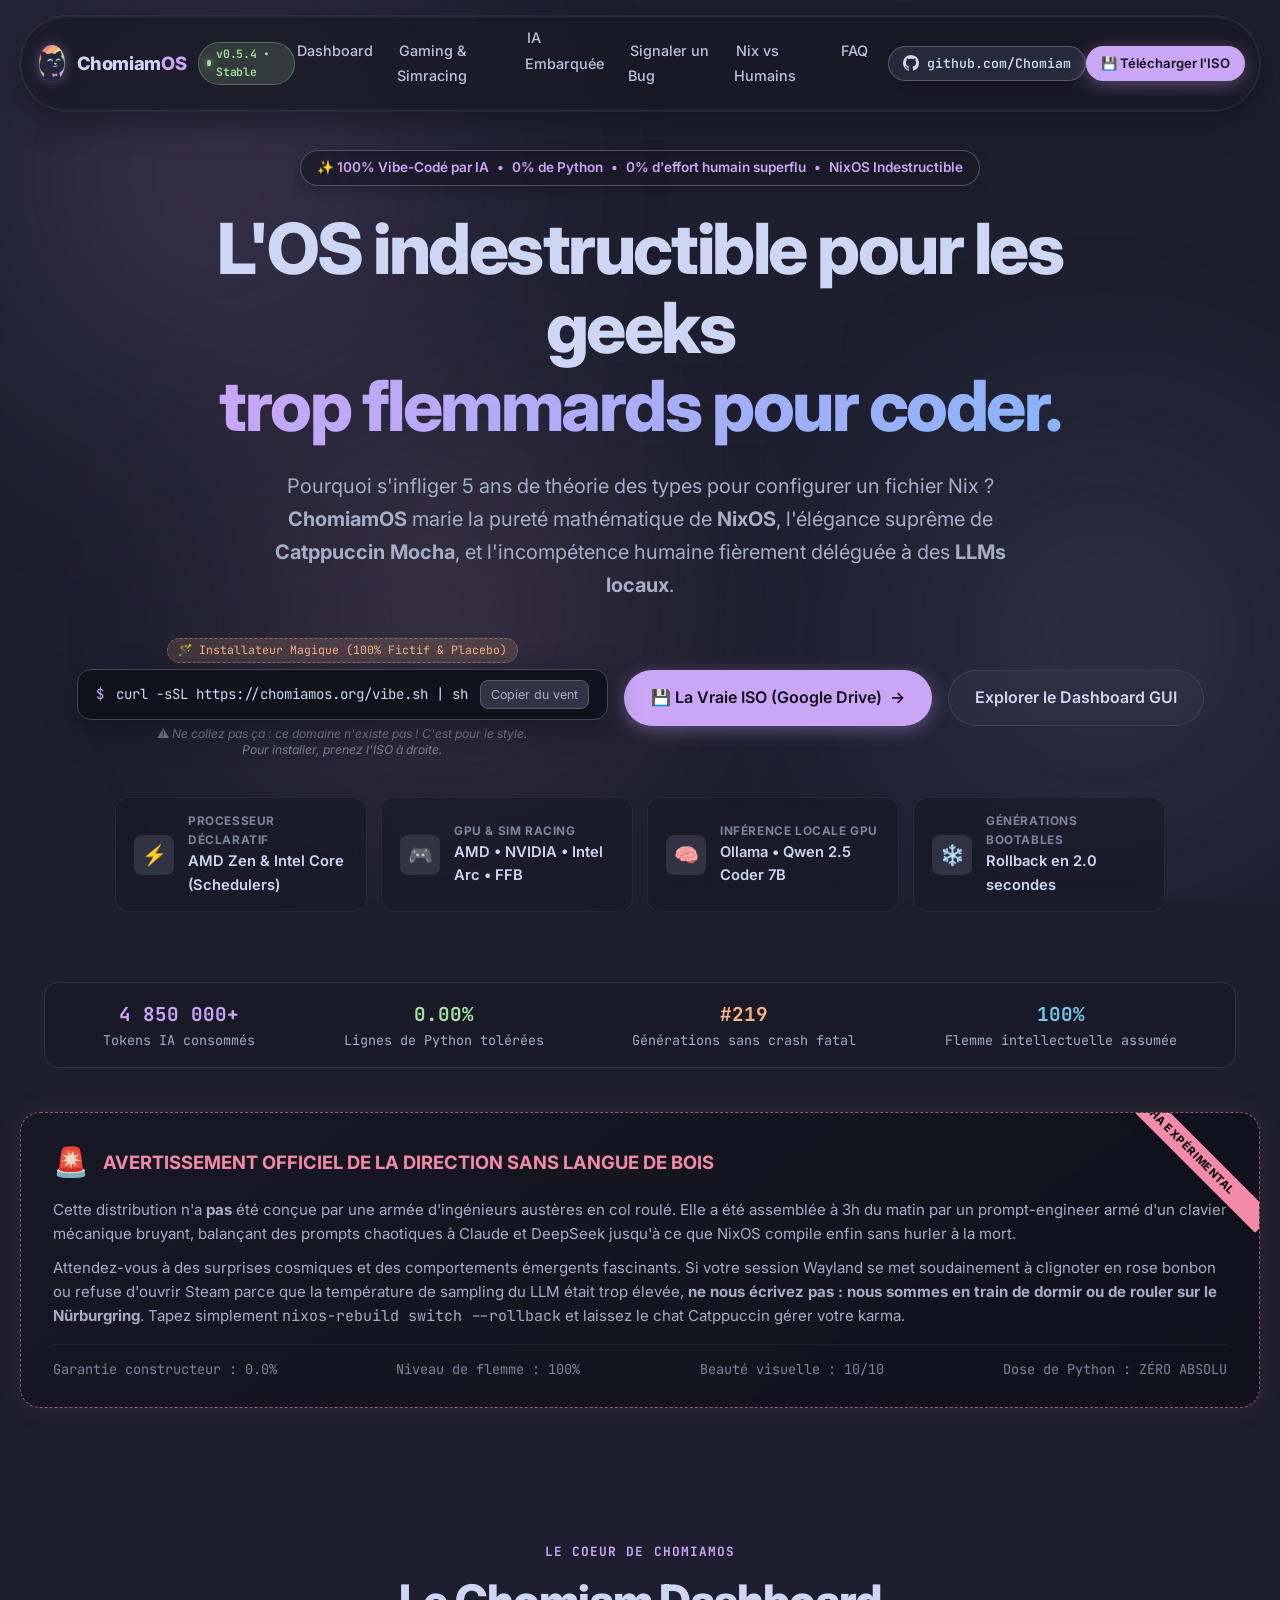
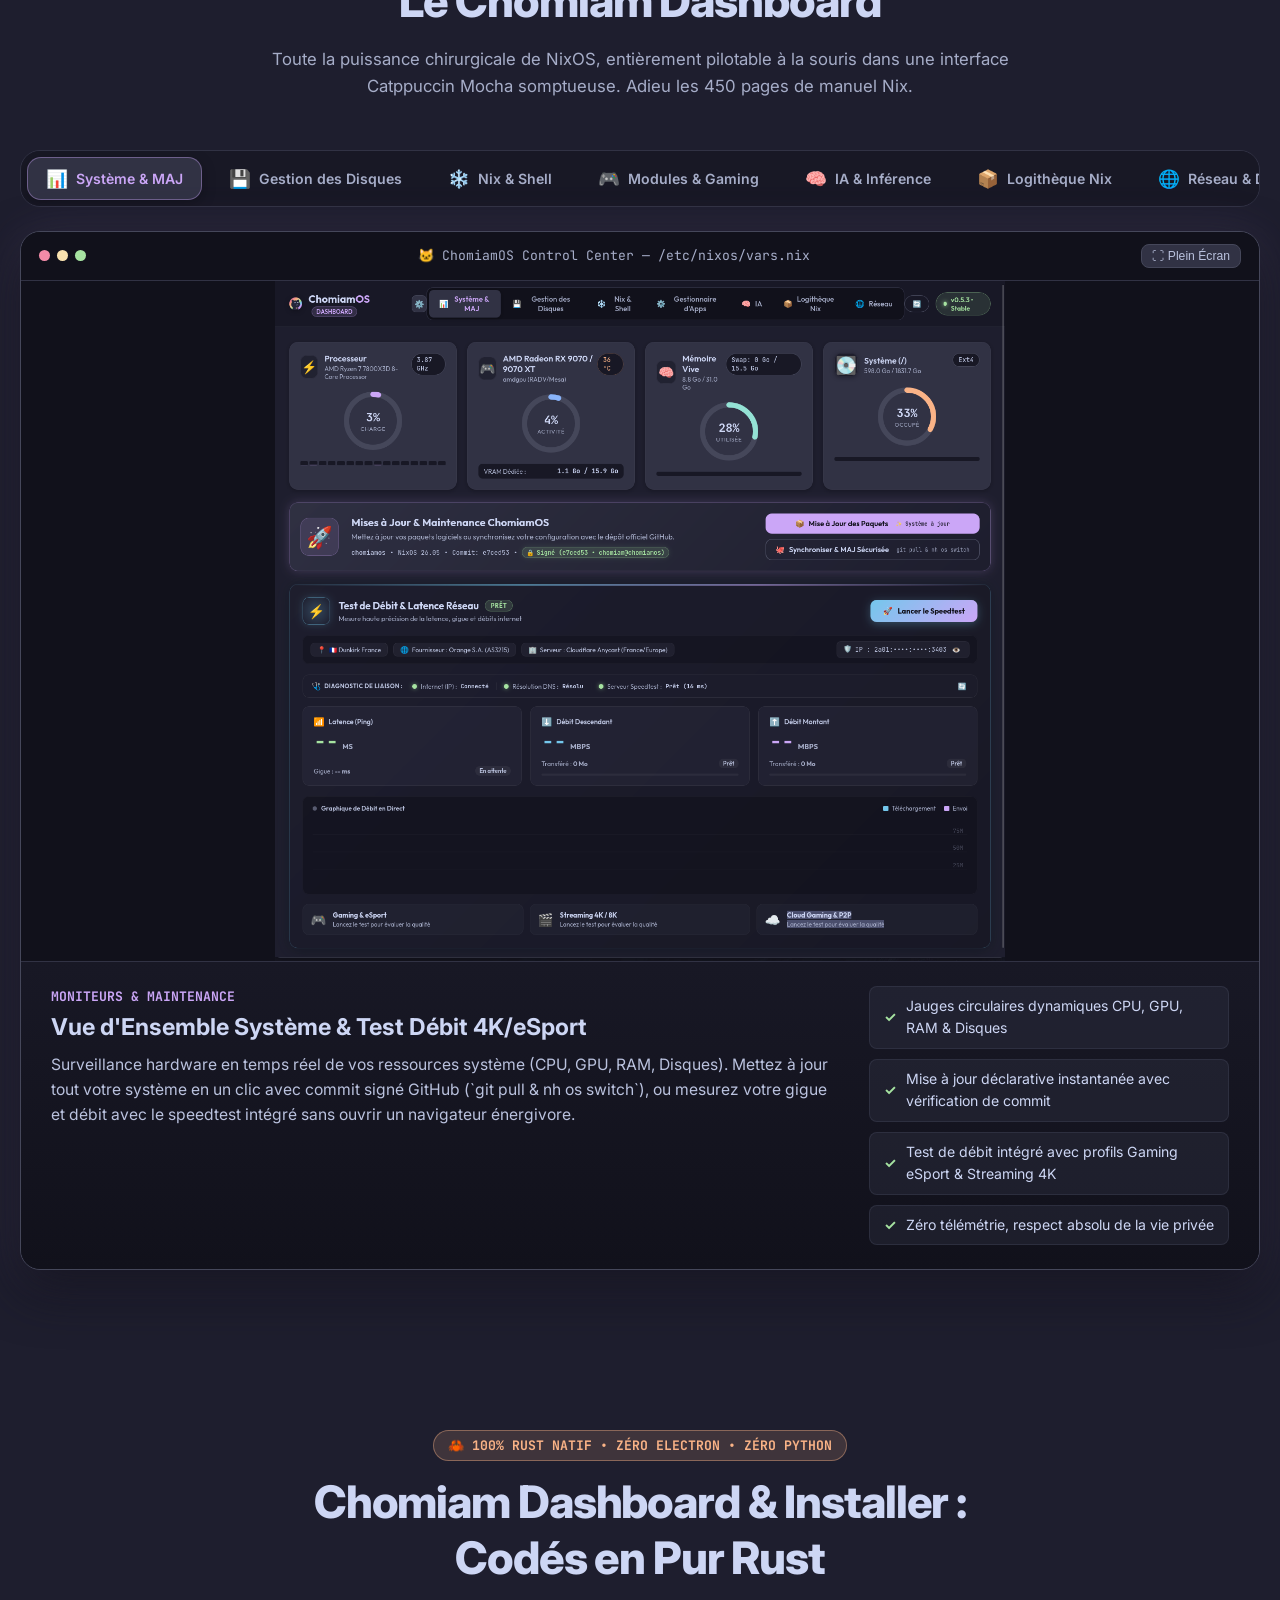
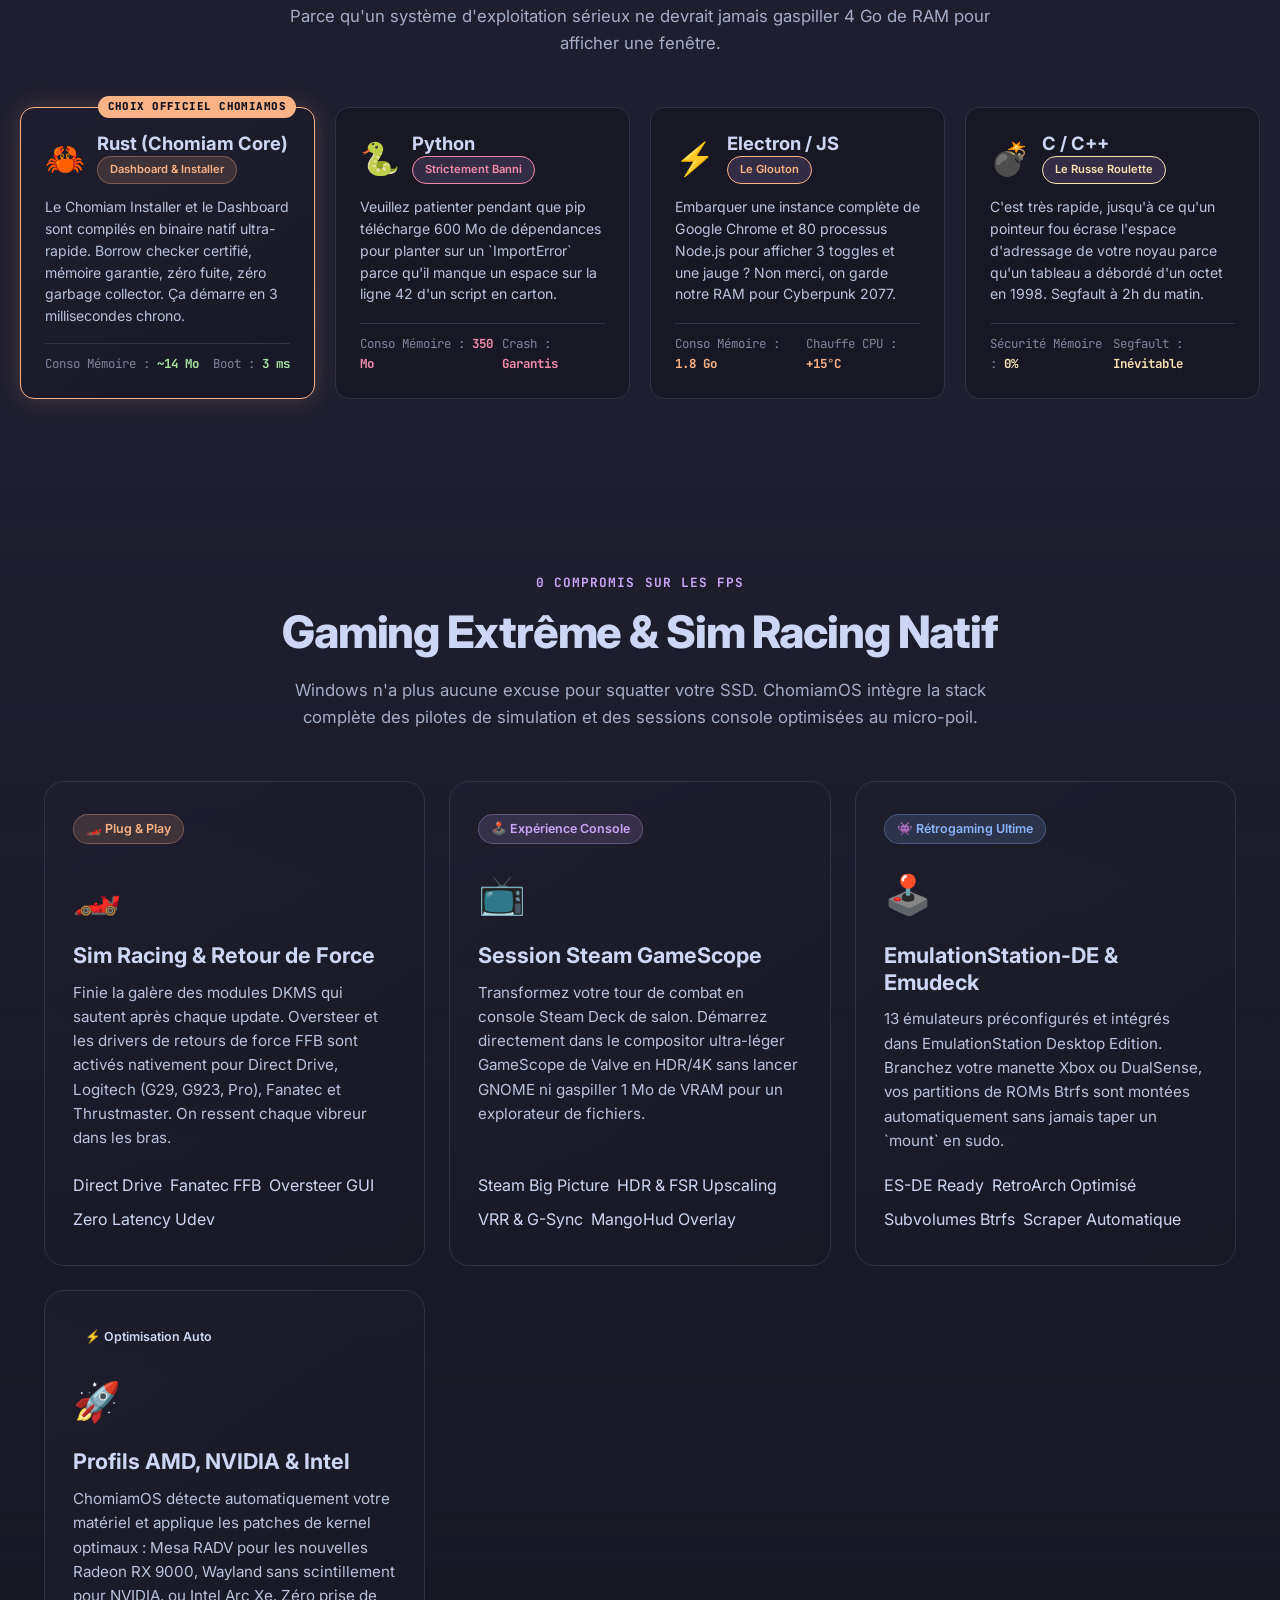
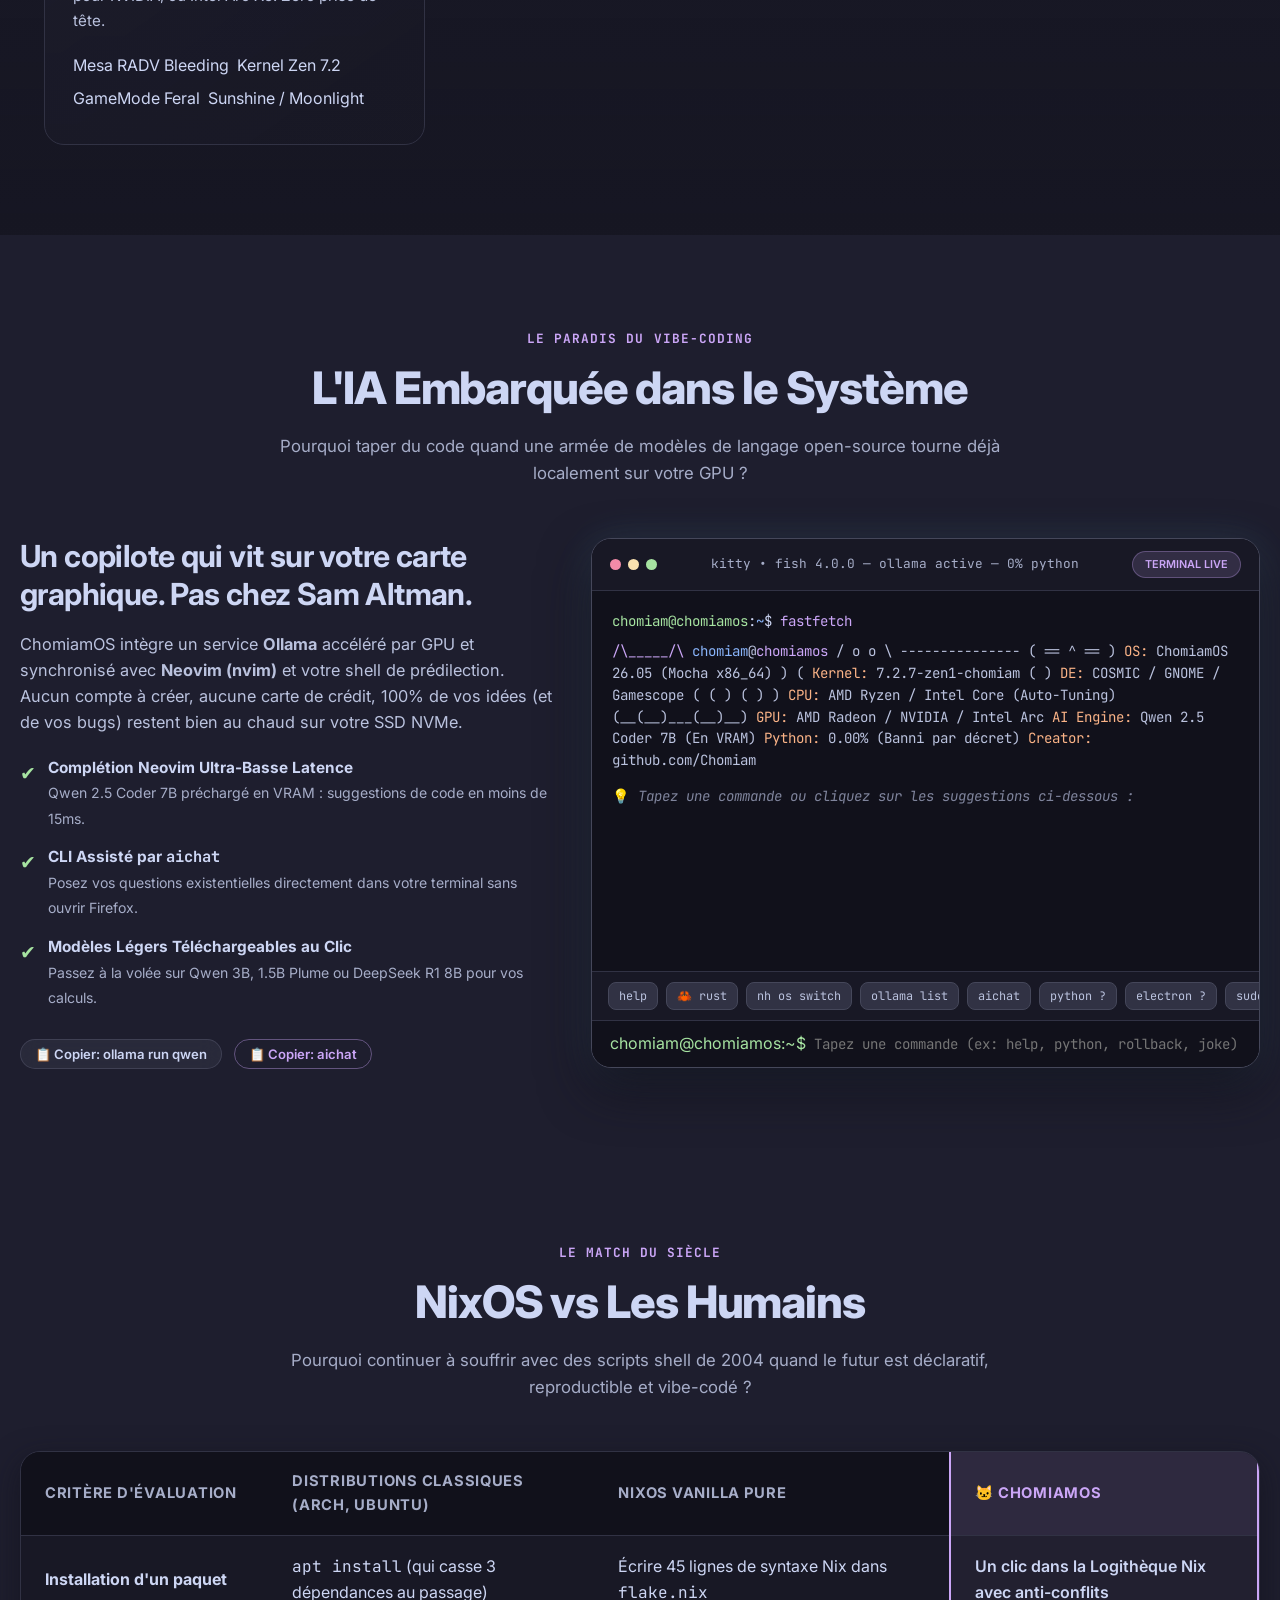
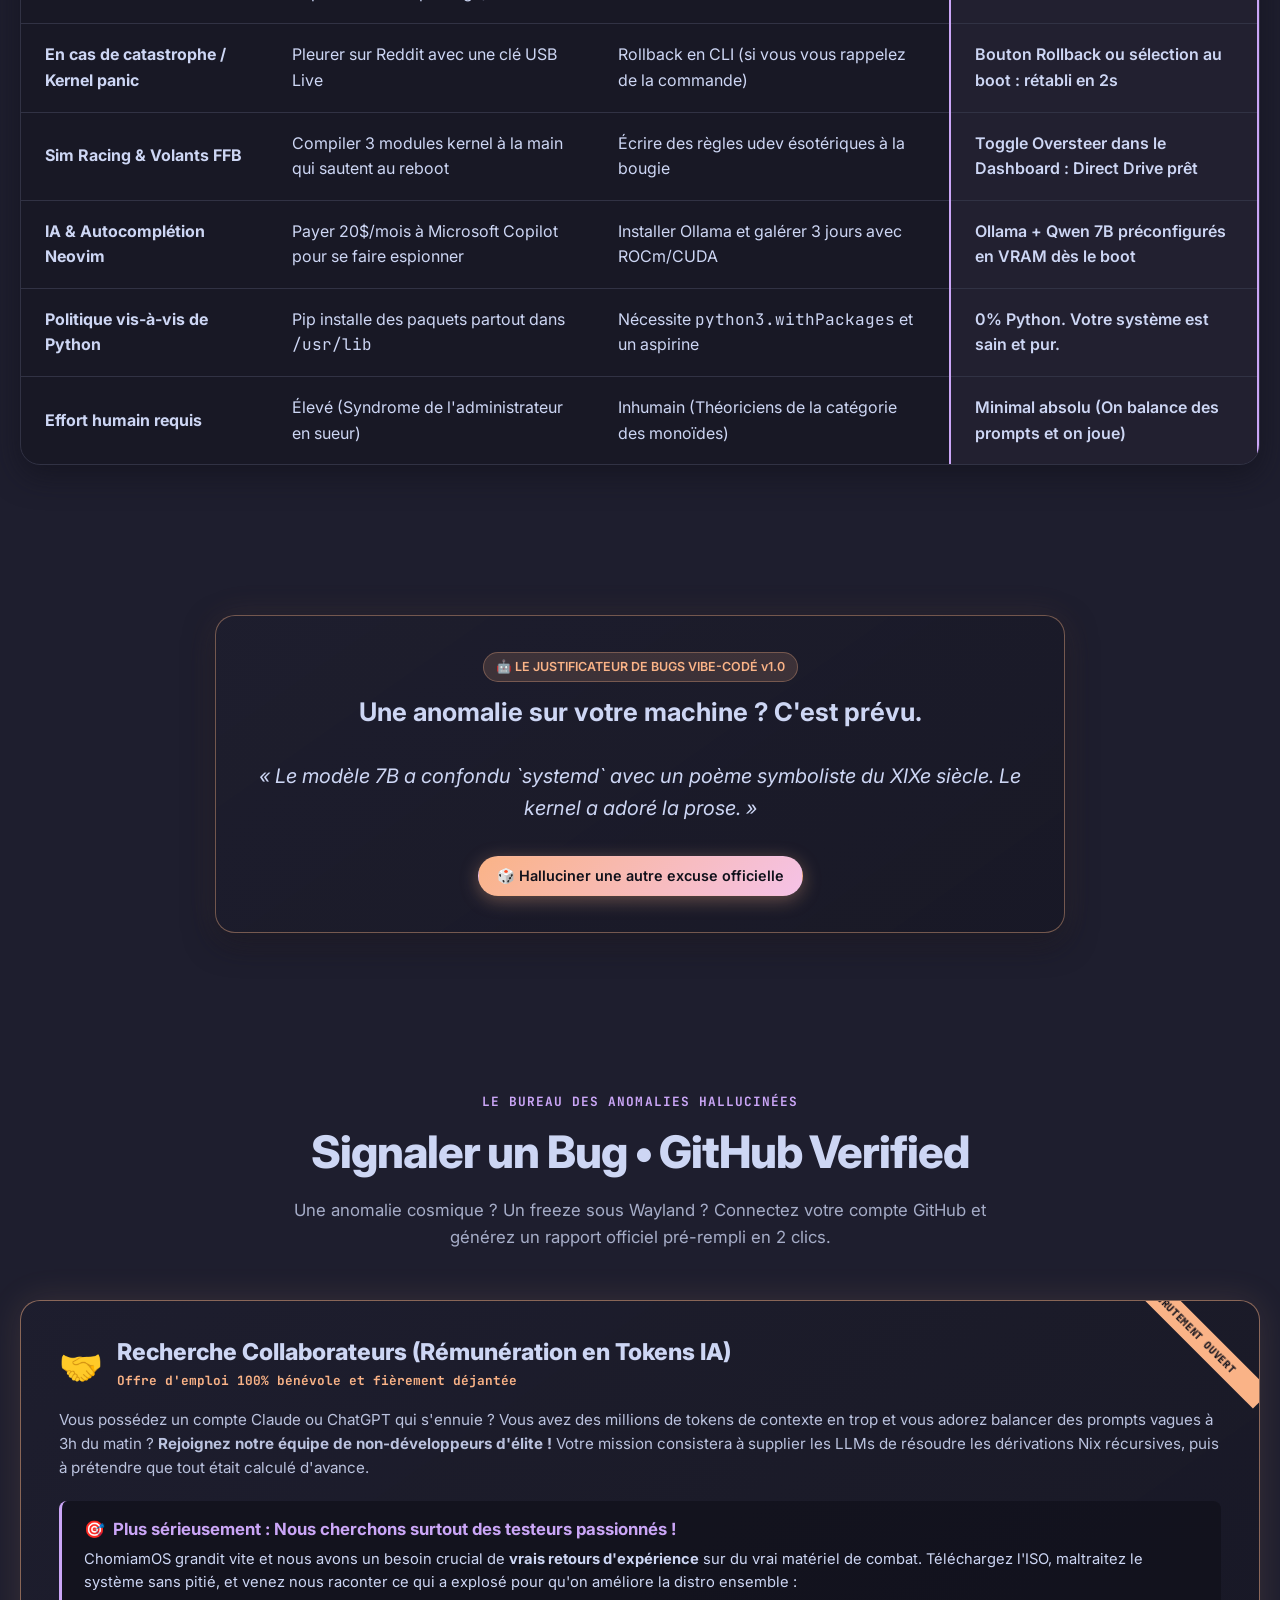
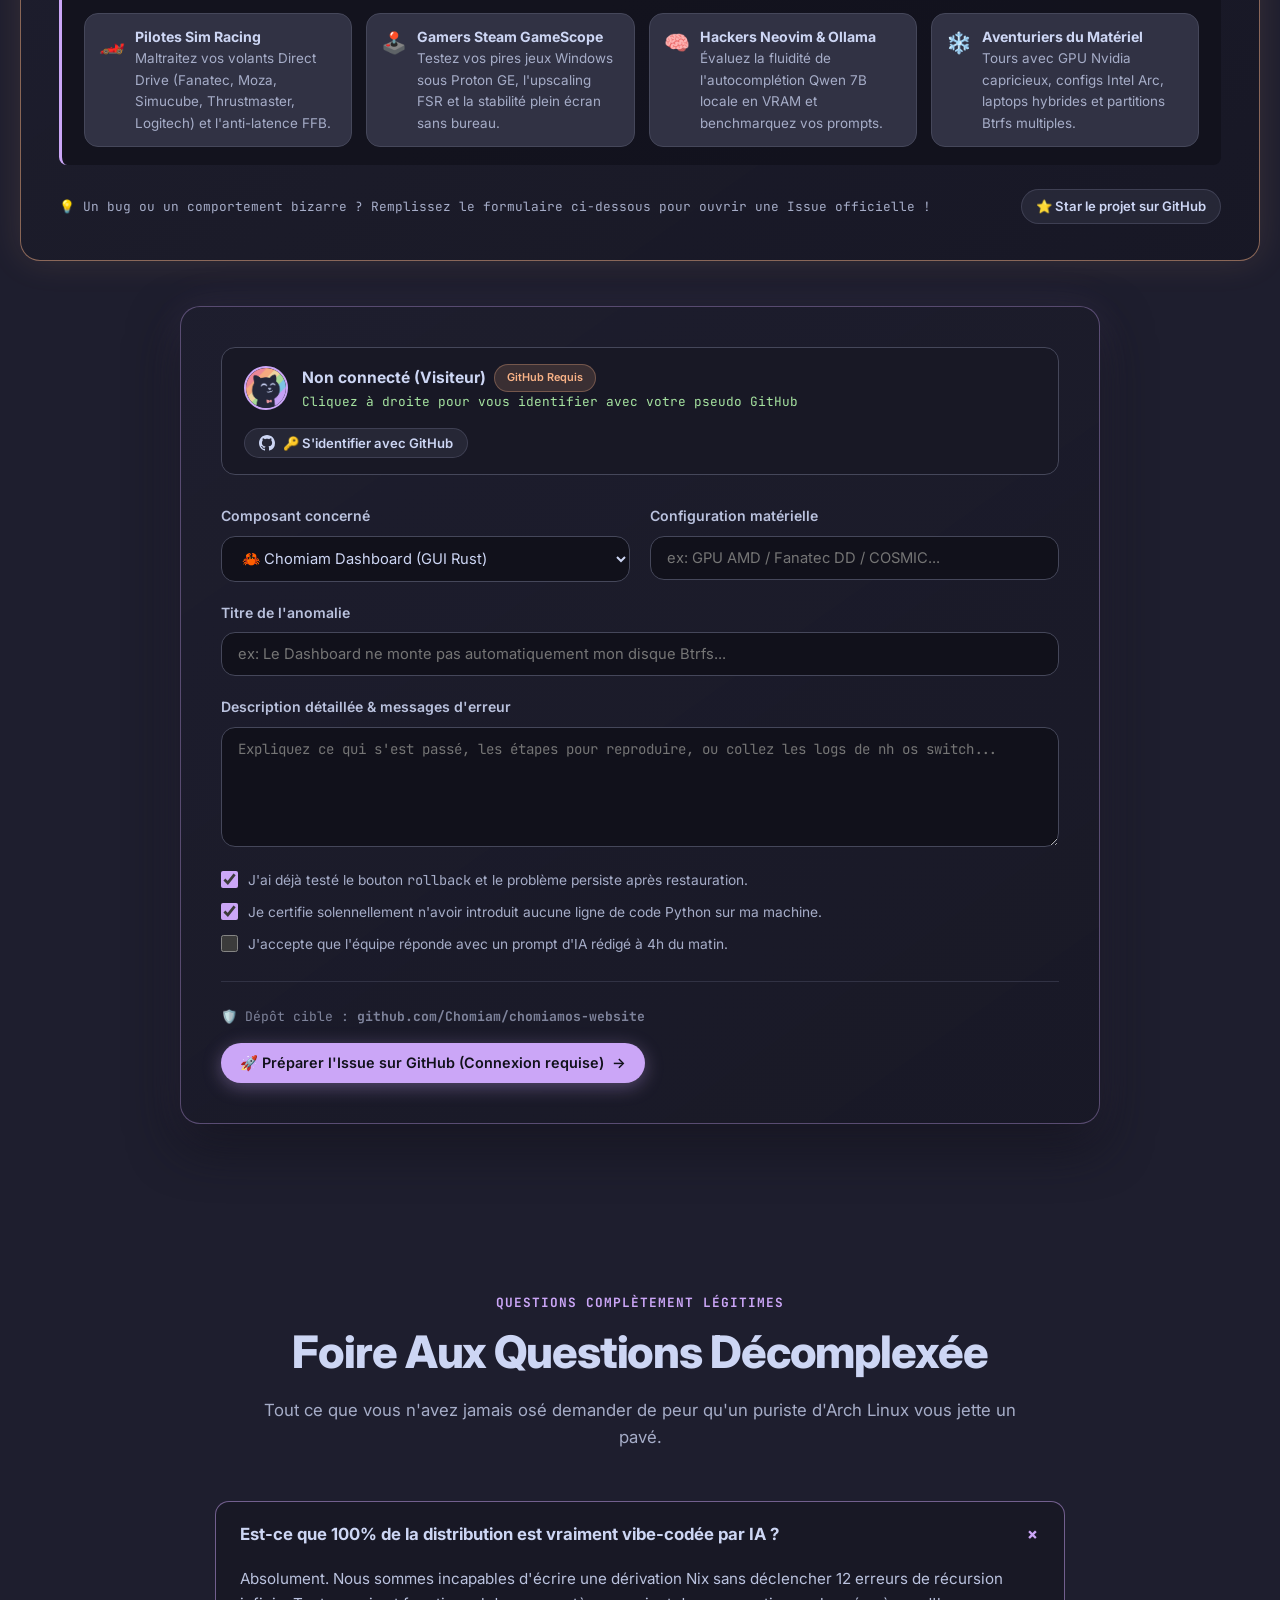
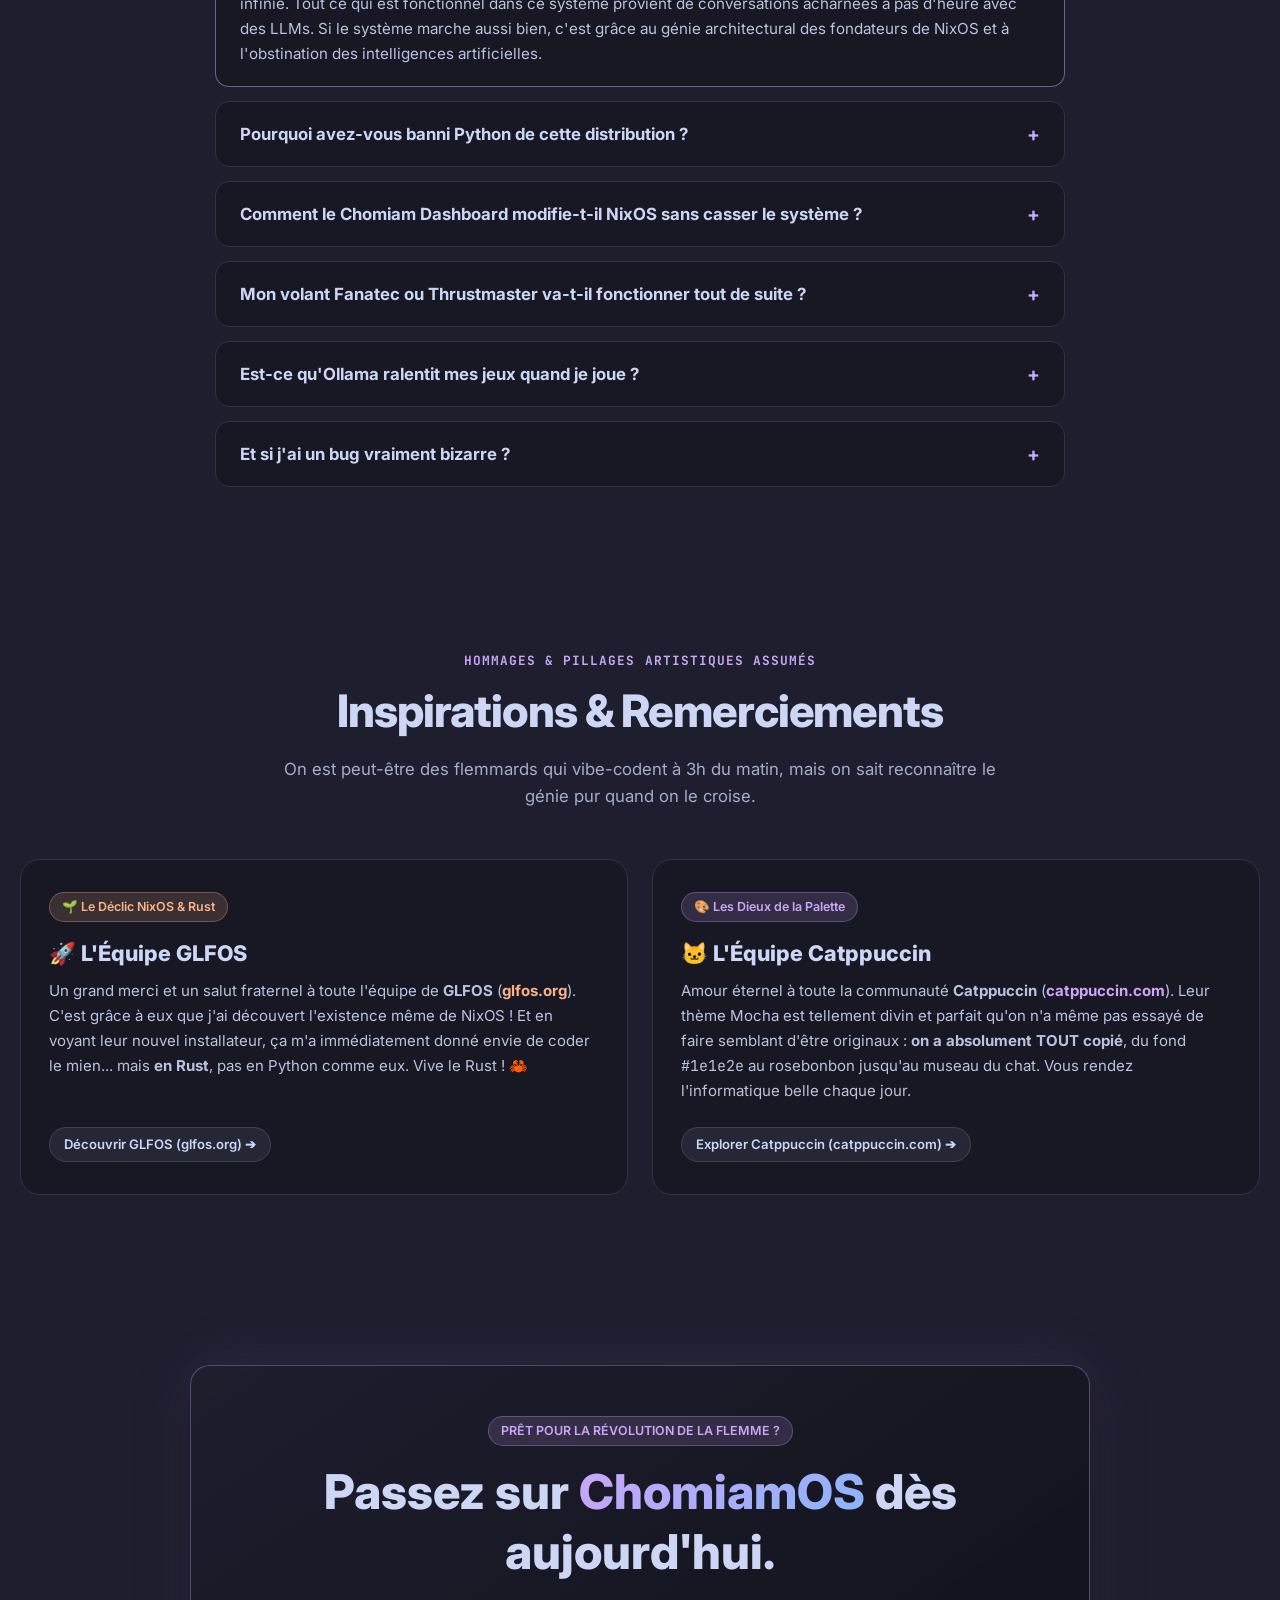
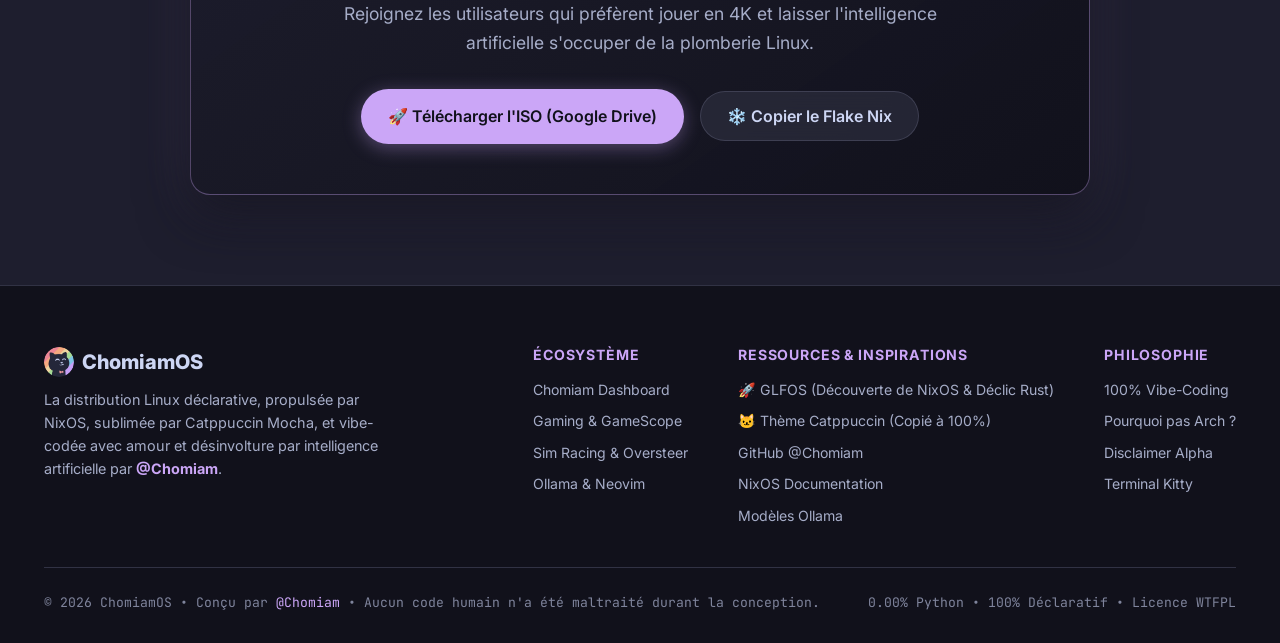
==== commit 2310f42f: "feat(credits): refine GLFOS credit to reflect NixOS discovery and Rust installer motivation" ====
--- a/index.html
+++ b/index.html
@@ -959,13 +959,13 @@
         <!-- Card 1: GLFOS -->
         <div class="credits-card">
           <div class="credits-badge-pill">
-            <span class="badge badge-peach">🐧 L'Inspirateur Suprême</span>
+            <span class="badge badge-peach">🌱 Le Déclic NixOS & Rust</span>
           </div>
           <h3 class="credits-card-title">
             <span>🚀 L'Équipe GLFOS</span>
           </h3>
           <p class="credits-card-desc">
-            Un immense respect et un coup de chapeau fraternel à toute l'équipe de <strong>GLFOS</strong> (<a href="https://glfos.org/" target="_blank" rel="noopener noreferrer" style="color: var(--peach); font-weight: bold;">glfos.org</a>). Leur travail novateur, leur vision du gaming sous Linux et leur esprit pionnier ont été une source d'inspiration colossale pour l'architecture et la philosophie de ChomiamOS. Allez admirer leur chef-d'œuvre !
+            Un grand merci et un salut fraternel à toute l'équipe de <strong>GLFOS</strong> (<a href="https://glfos.org/" target="_blank" rel="noopener noreferrer" style="color: var(--peach); font-weight: bold;">glfos.org</a>). C'est grâce à eux que j'ai découvert l'existence même de NixOS ! Et en voyant leur nouvel installateur, ça m'a immédiatement donné envie de coder le mien... mais <strong>en Rust</strong>, pas en Python comme eux. Vive le Rust ! 🦀
           </p>
           <a href="https://glfos.org/" target="_blank" rel="noopener noreferrer" class="btn btn-secondary btn-sm" style="align-self: flex-start;">
             <span>Découvrir GLFOS (glfos.org) ➔</span>
@@ -1038,7 +1038,7 @@
           <div class="footer-column">
             <h4>Ressources & Inspirations</h4>
             <ul>
-              <li><a href="https://glfos.org/" target="_blank" rel="noopener">🚀 GLFOS (Inspiration Majeure)</a></li>
+              <li><a href="https://glfos.org/" target="_blank" rel="noopener">🚀 GLFOS (Découverte de NixOS & Déclic Rust)</a></li>
               <li><a href="https://catppuccin.com/" target="_blank" rel="noopener">🐱 Thème Catppuccin (Copié à 100%)</a></li>
               <li><a href="https://github.com/Chomiam" target="_blank" rel="noopener">GitHub @Chomiam</a></li>
               <li><a href="https://nixos.org" target="_blank" rel="noopener">NixOS Documentation</a></li>
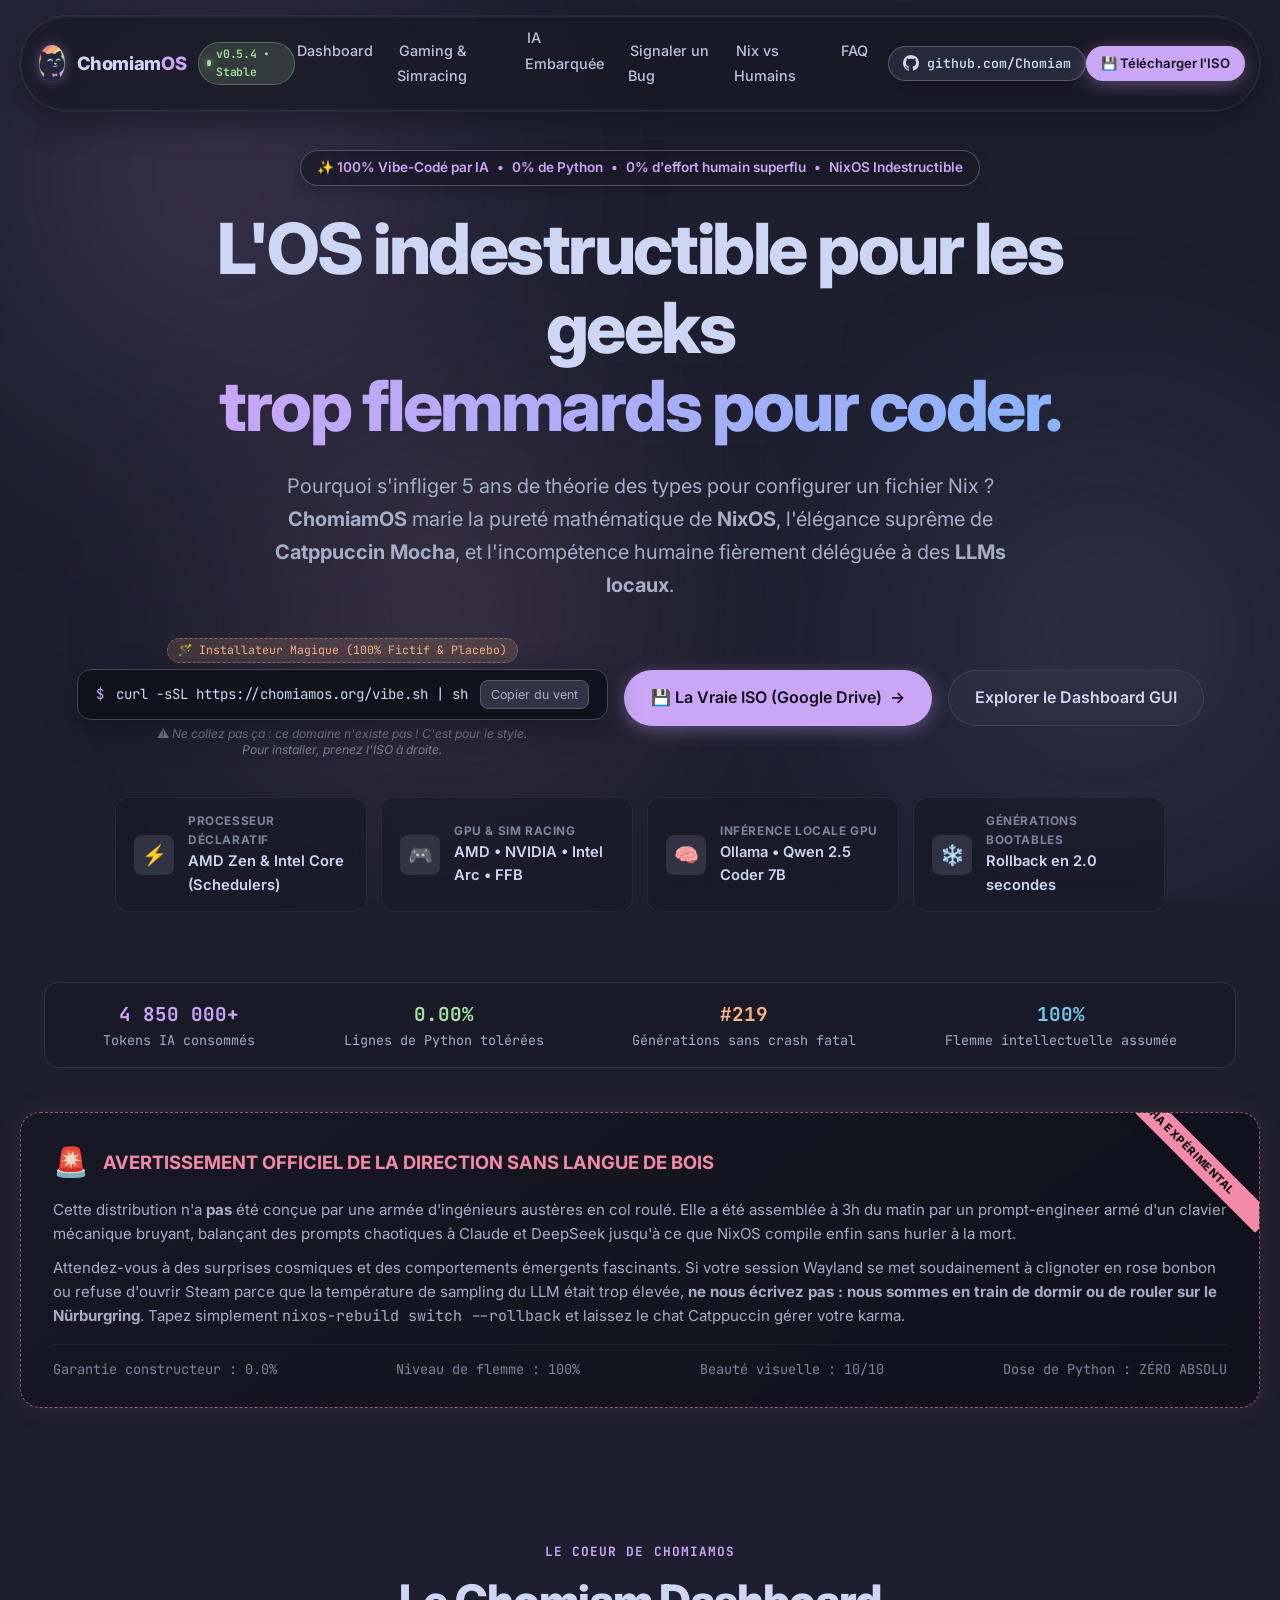
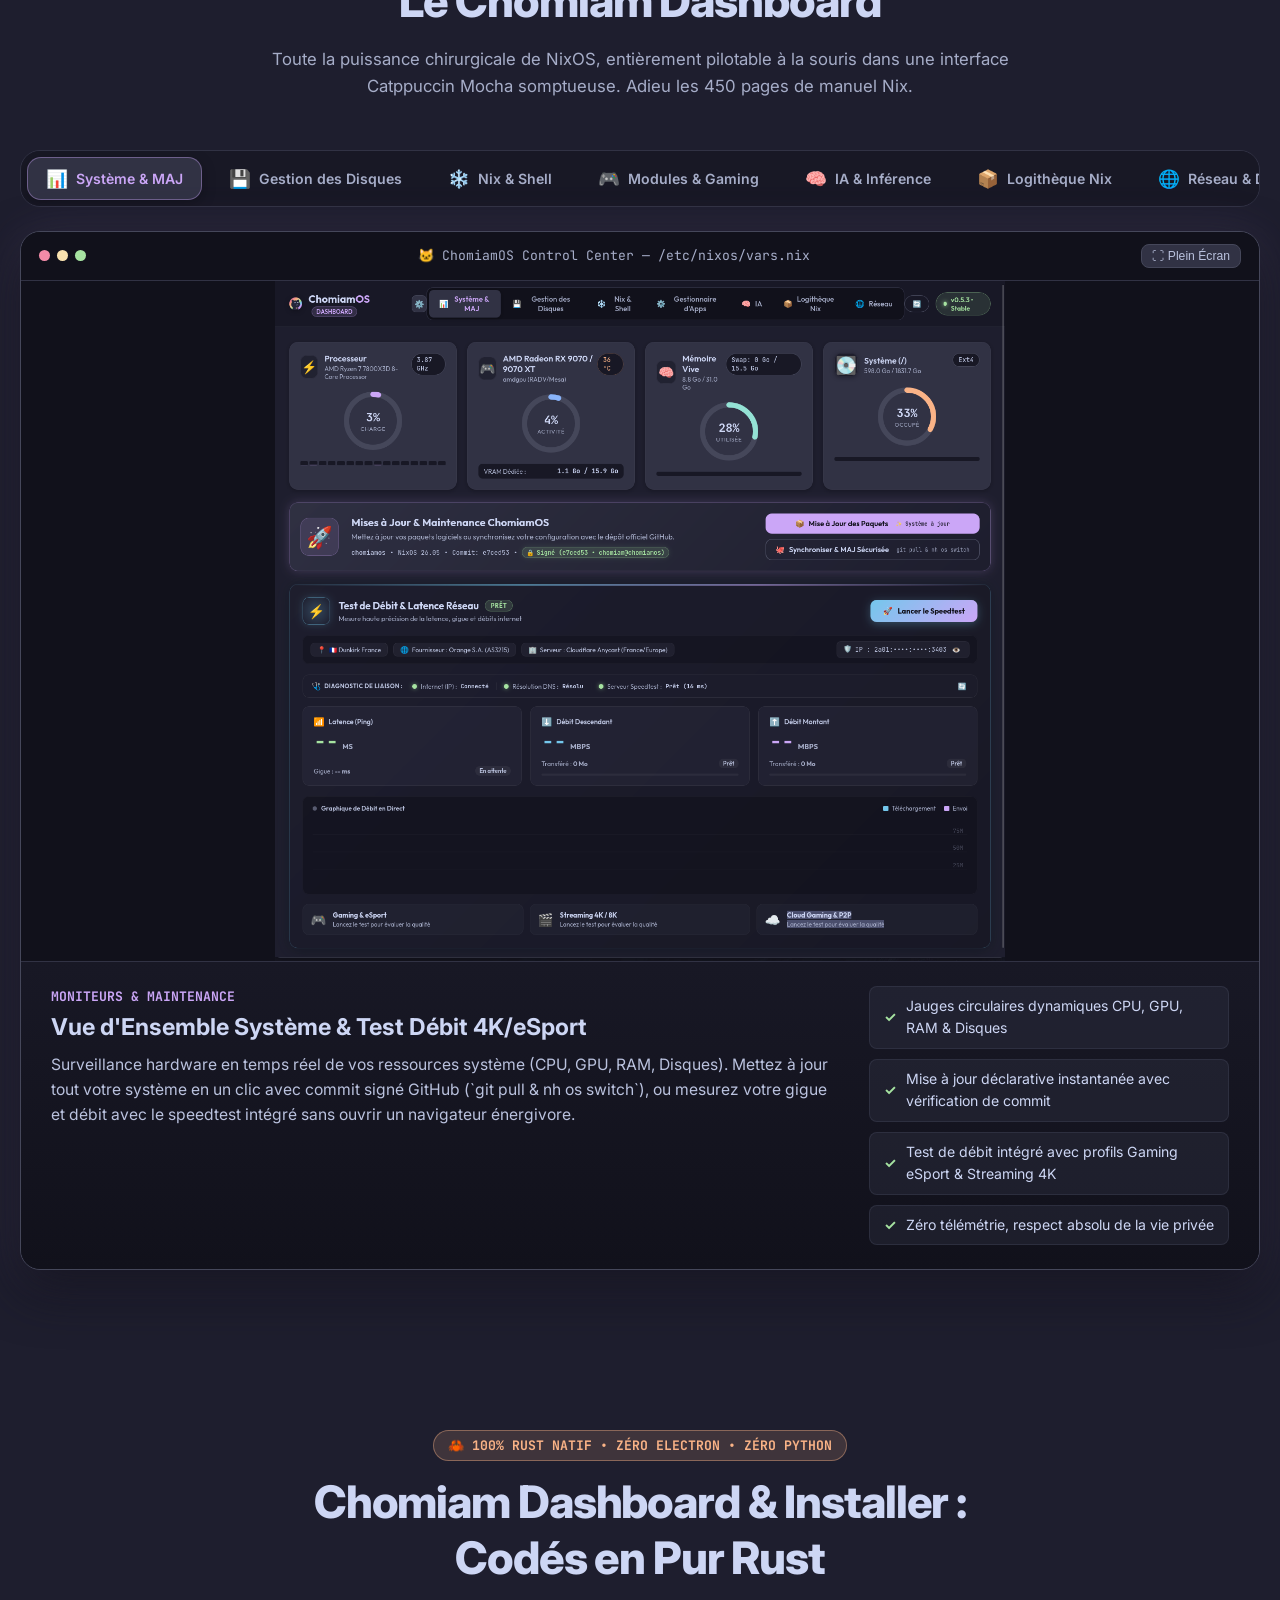
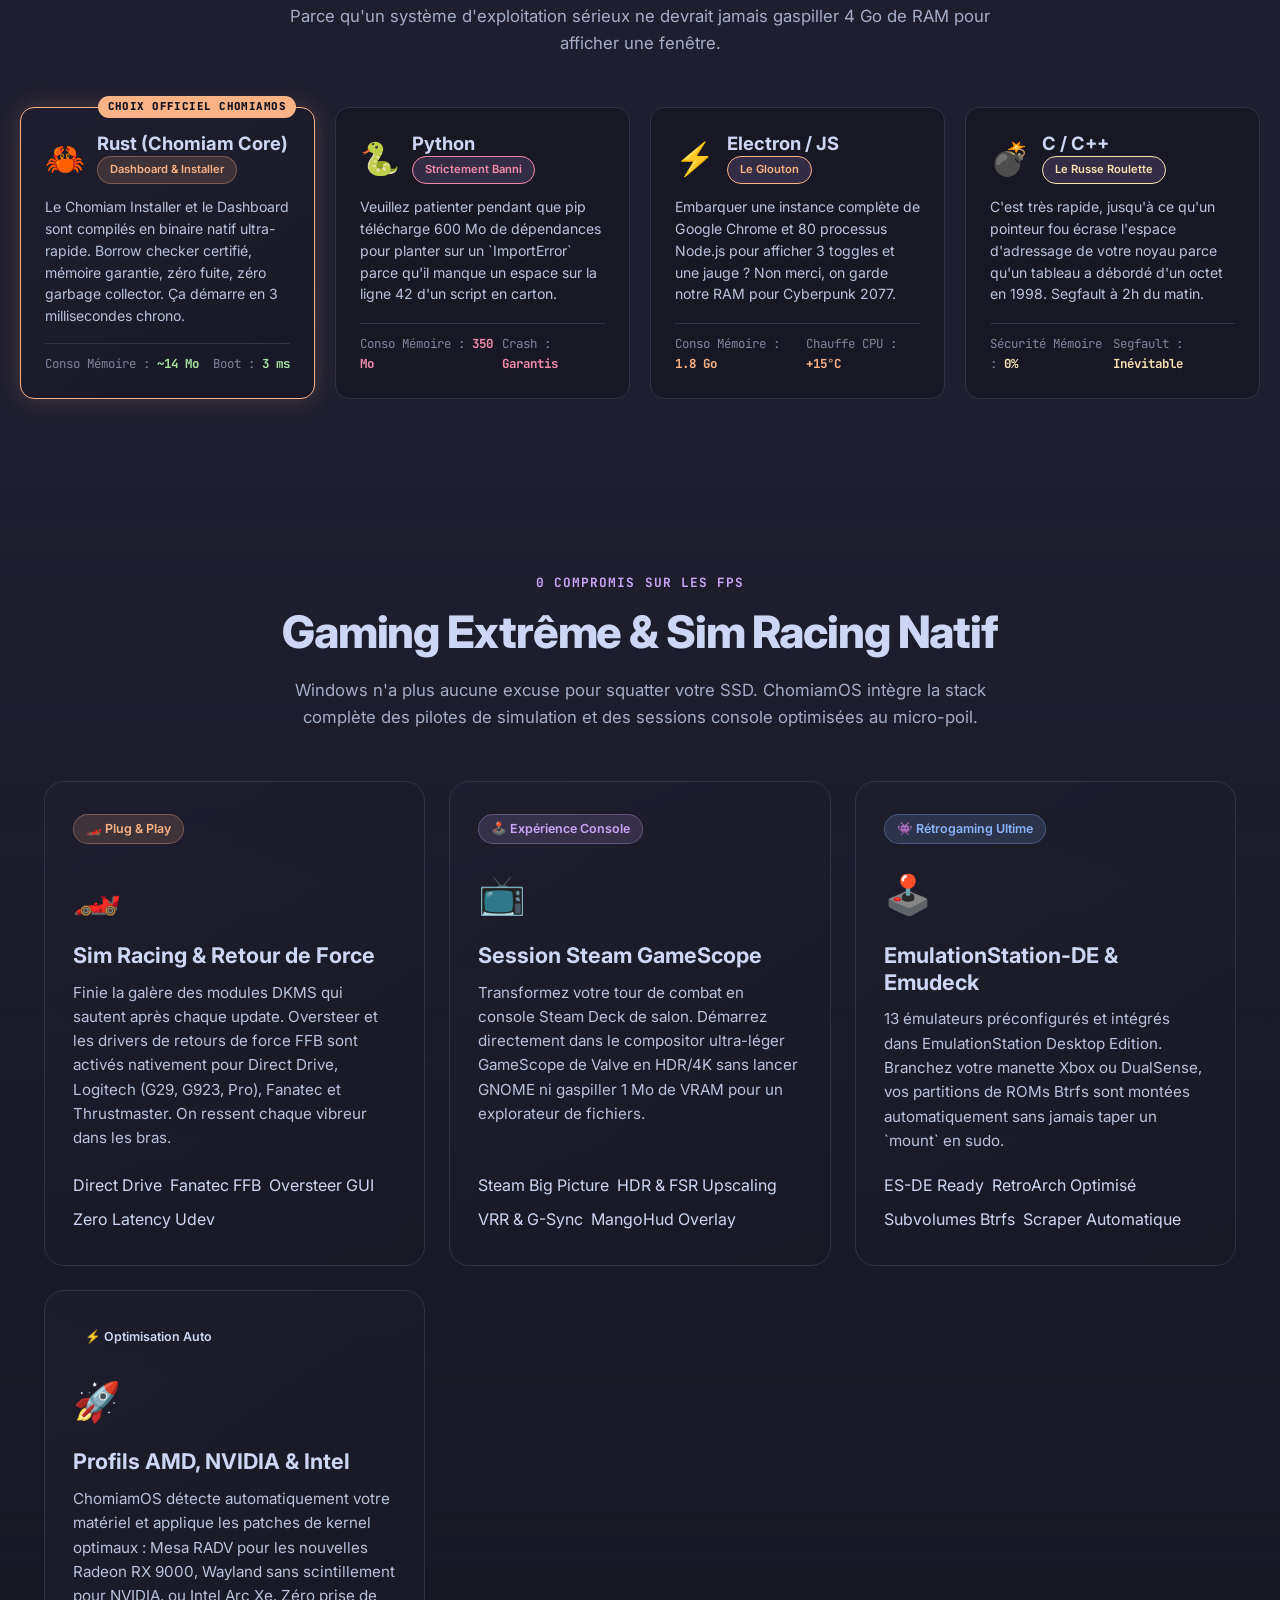
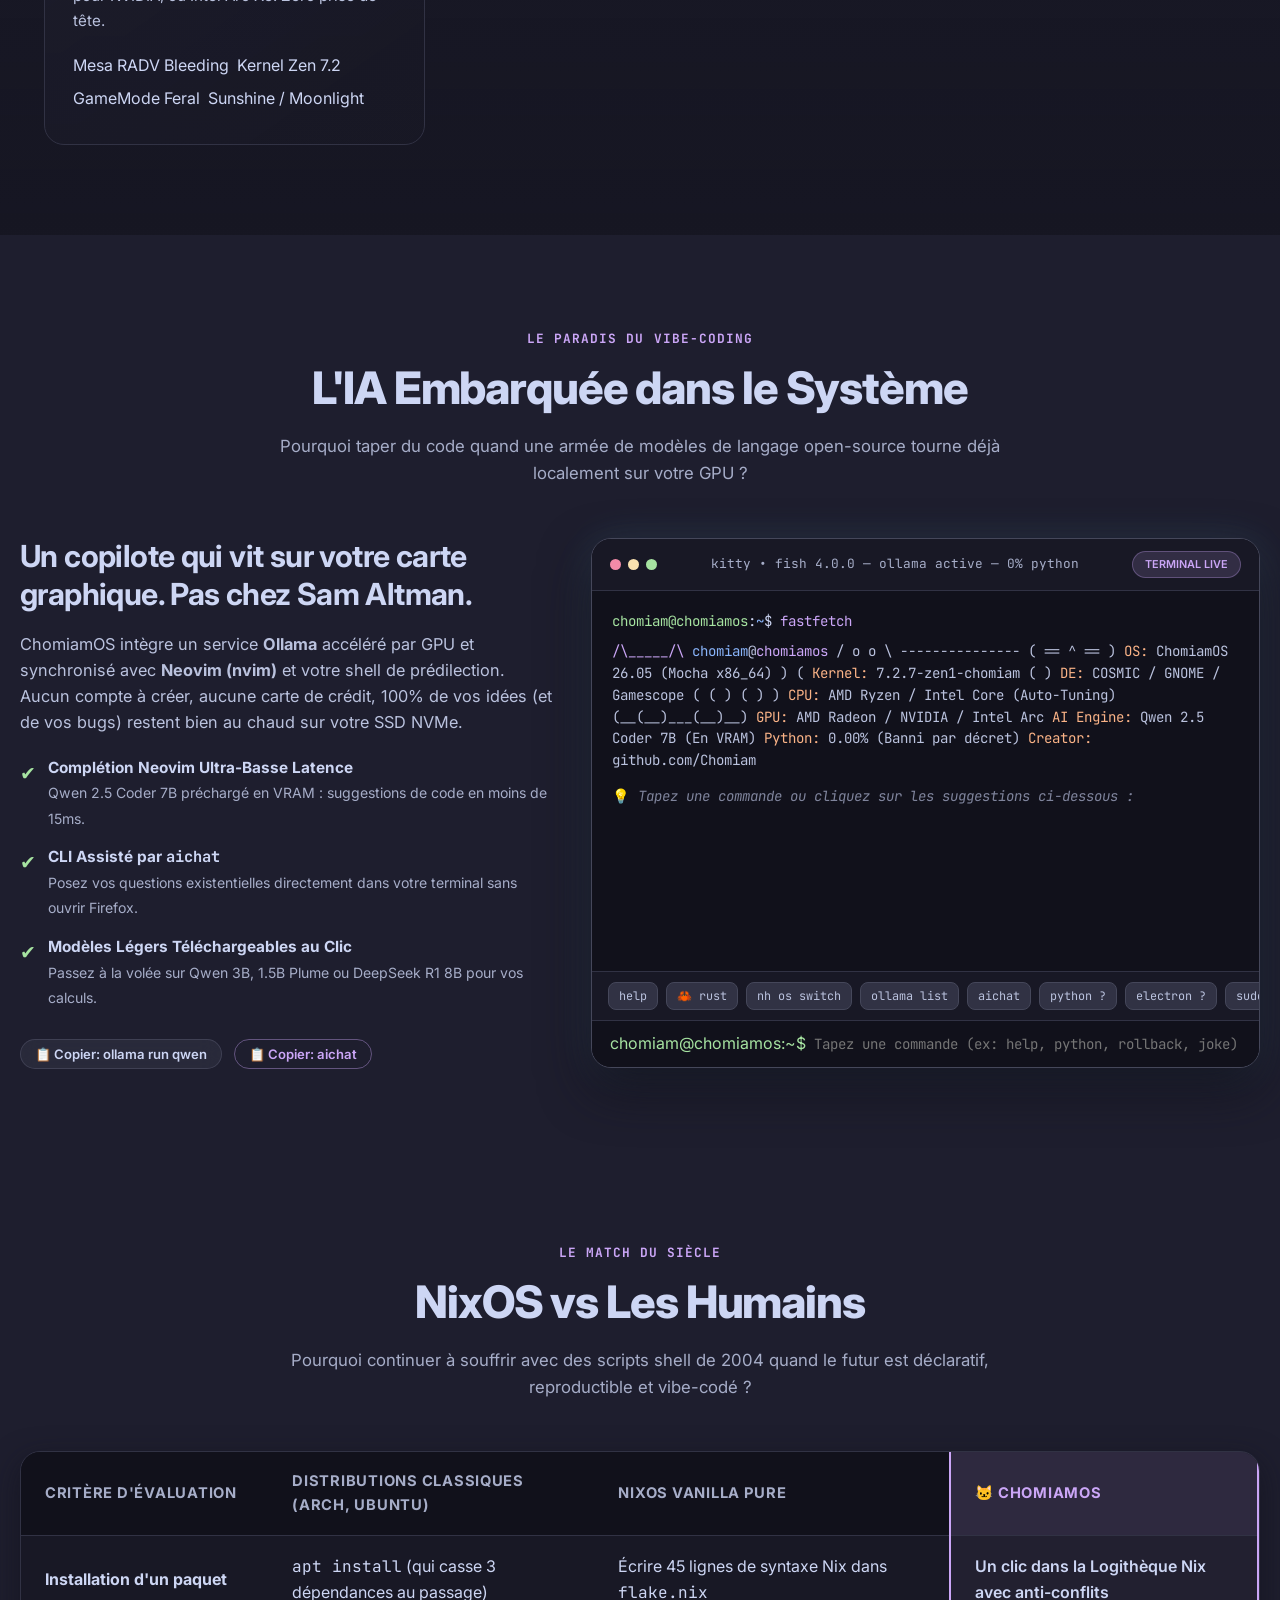
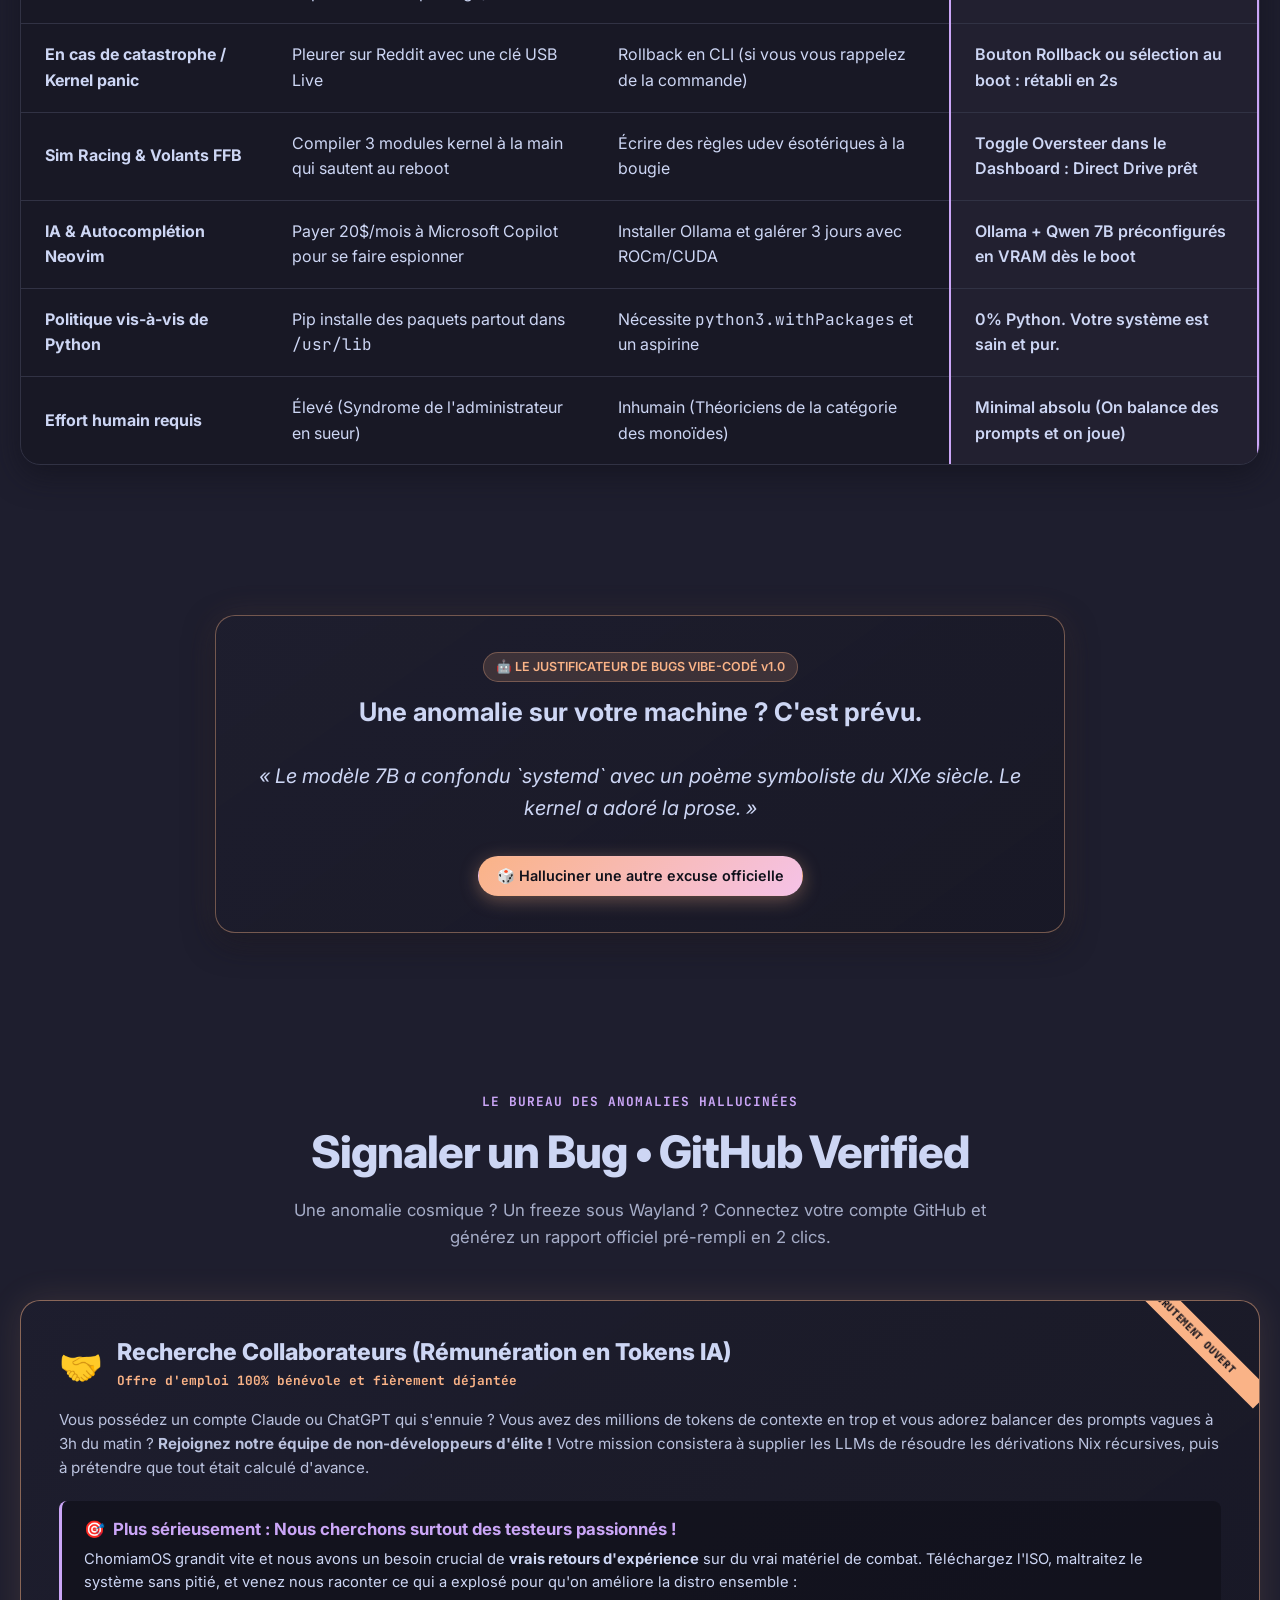
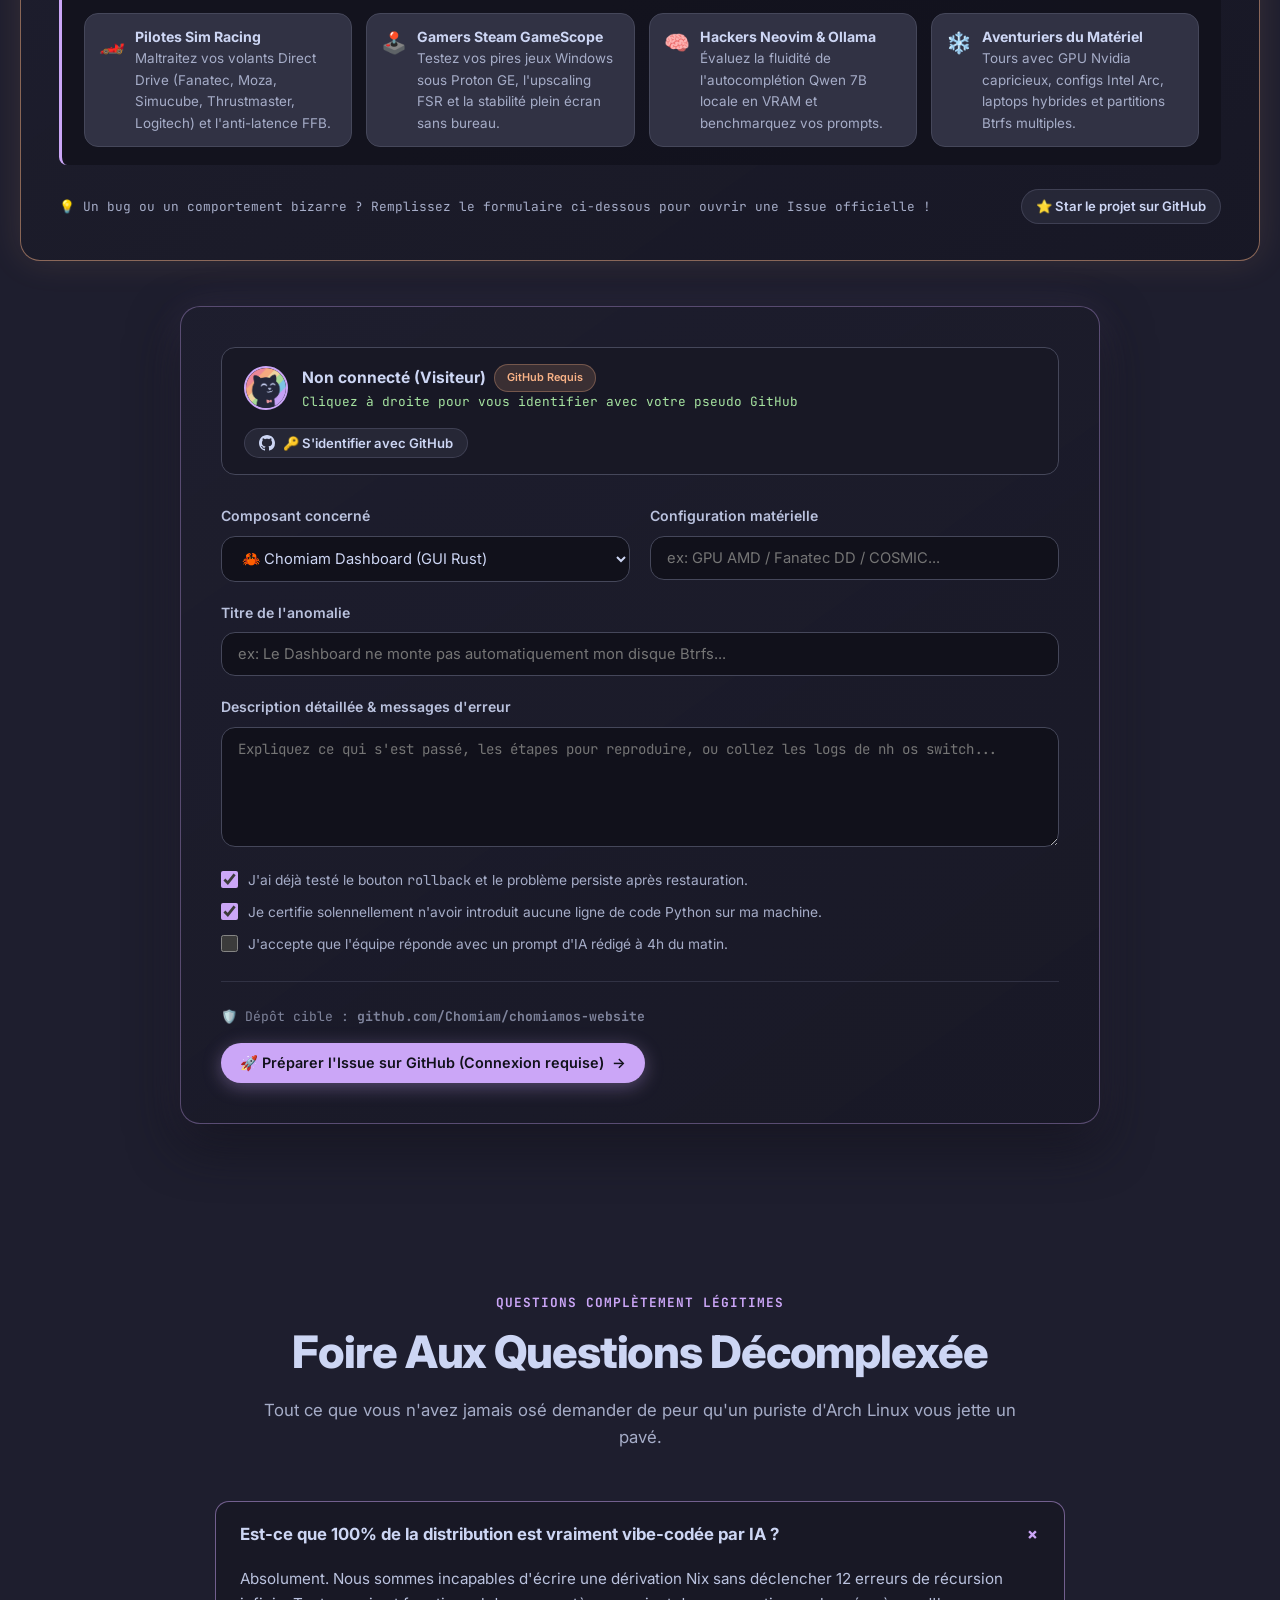
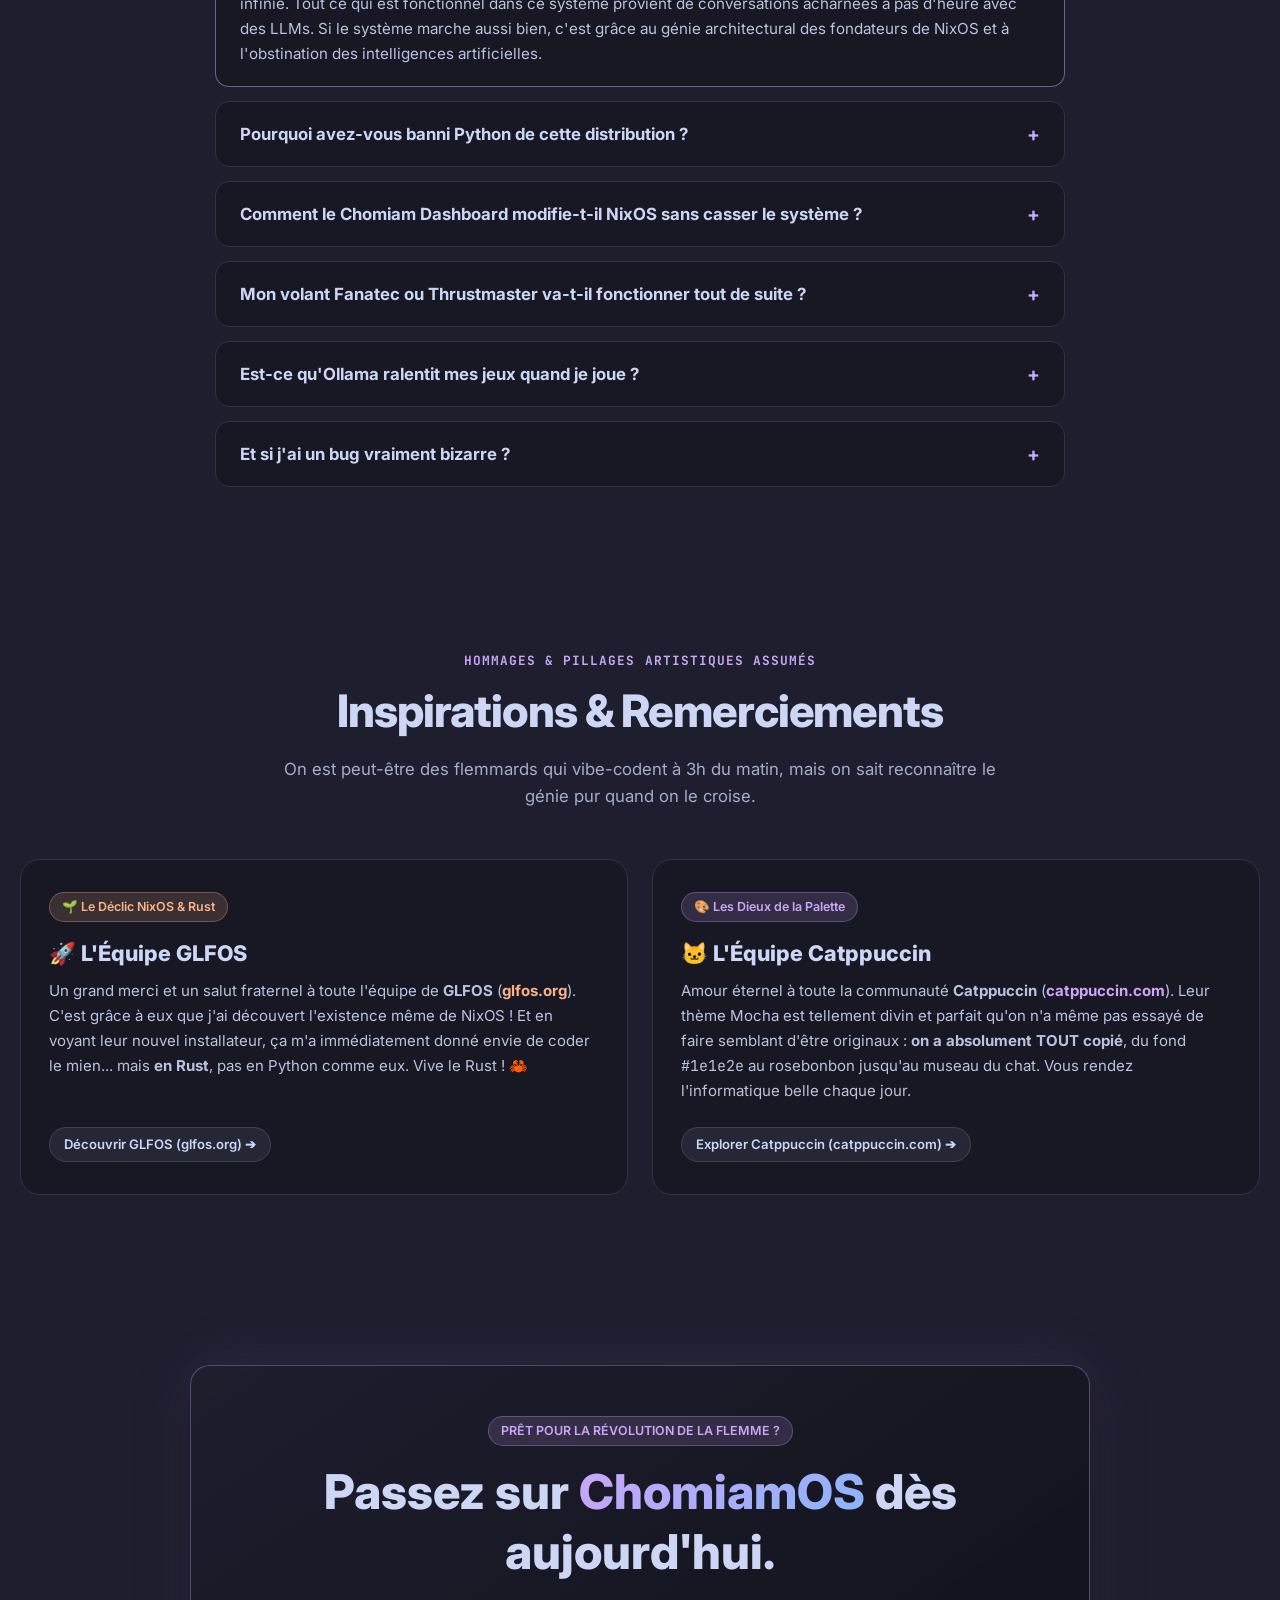
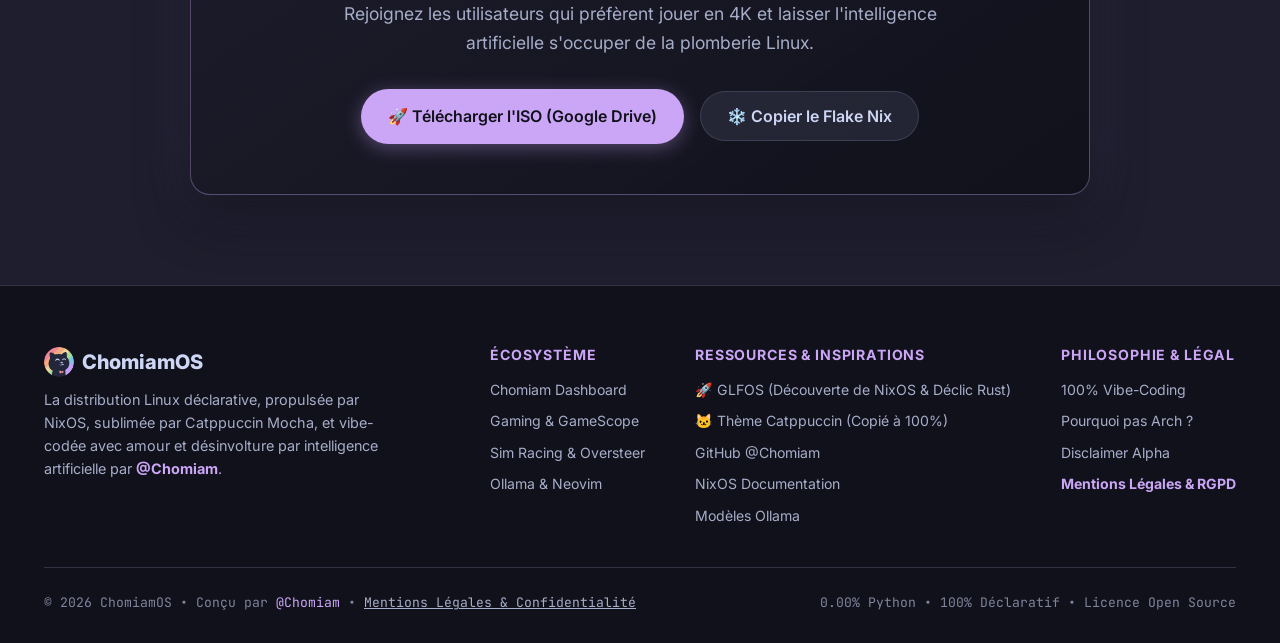
==== commit 3f14921e: "feat(legal): add comprehensive mentions légales, privacy policy, and LCEN/RGPD compliance" ====
--- a/index.html
+++ b/index.html
@@ -1047,12 +1047,12 @@
           </div>
 
           <div class="footer-column">
-            <h4>Philosophie</h4>
+            <h4>Philosophie & Légal</h4>
             <ul>
               <li><a href="#hero">100% Vibe-Coding</a></li>
               <li><a href="#nix-vs-humans">Pourquoi pas Arch ?</a></li>
               <li><a href="#disclaimer">Disclaimer Alpha</a></li>
-              <li><a href="#terminalBody">Terminal Kitty</a></li>
+              <li><a href="mentions-legales.html" style="color: var(--mauve); font-weight: bold;">Mentions Légales & RGPD</a></li>
             </ul>
           </div>
         </div>
@@ -1060,10 +1060,10 @@
 
       <div class="footer-bottom">
         <div>
-          © 2026 ChomiamOS • Conçu par <a href="https://github.com/Chomiam" target="_blank" rel="noopener noreferrer" style="color: var(--mauve);">@Chomiam</a> • Aucun code humain n'a été maltraité durant la conception.
+          © 2026 ChomiamOS • Conçu par <a href="https://github.com/Chomiam" target="_blank" rel="noopener noreferrer" style="color: var(--mauve);">@Chomiam</a> • <a href="mentions-legales.html" style="color: var(--subtext0); text-decoration: underline;">Mentions Légales & Confidentialité</a>
         </div>
         <div>
-          <span>0.00% Python • 100% Déclaratif • Licence WTFPL</span>
+          <span>0.00% Python • 100% Déclaratif • Licence Open Source</span>
         </div>
       </div>
     </div>
--- a/styles.css
+++ b/styles.css
@@ -2145,3 +2145,141 @@
   padding-top: 24px;
 }
 
+/* ==========================================================================
+   MENTIONS LÉGALES & POLITIQUE DE CONFIDENTIALITÉ
+   ========================================================================== */
+
+.legal-header {
+  padding-top: 140px;
+  padding-bottom: 40px;
+  text-align: center;
+}
+
+.legal-back-nav {
+  display: inline-flex;
+  align-items: center;
+  gap: 8px;
+  color: var(--mauve);
+  text-decoration: none;
+  font-size: 0.95rem;
+  font-weight: 600;
+  margin-bottom: 24px;
+  transition: var(--transition-fast);
+}
+
+.legal-back-nav:hover {
+  color: var(--lavender);
+  transform: translateX(-4px);
+}
+
+.legal-content-card {
+  background: var(--gradient-card);
+  border: 1px solid rgba(203, 166, 247, 0.2);
+  border-radius: var(--radius-lg);
+  padding: 48px;
+  margin-bottom: 80px;
+  box-shadow: var(--shadow-lg);
+  backdrop-filter: blur(16px);
+}
+
+.legal-section-block {
+  margin-bottom: 36px;
+  padding-bottom: 30px;
+  border-bottom: 1px solid rgba(69, 71, 90, 0.4);
+}
+
+.legal-section-block:last-child {
+  margin-bottom: 0;
+  padding-bottom: 0;
+  border-bottom: none;
+}
+
+.legal-title {
+  display: flex;
+  align-items: center;
+  gap: 12px;
+  font-size: 1.35rem;
+  font-weight: 700;
+  color: var(--text);
+  margin-bottom: 16px;
+  flex-wrap: wrap;
+}
+
+.legal-article-number {
+  font-family: var(--font-mono);
+  font-size: 0.85rem;
+  padding: 4px 10px;
+  background: rgba(203, 166, 247, 0.15);
+  color: var(--mauve);
+  border: 1px solid rgba(203, 166, 247, 0.3);
+  border-radius: var(--radius-sm);
+}
+
+.legal-body {
+  color: var(--subtext0);
+  line-height: 1.8;
+  font-size: 1rem;
+}
+
+.legal-body p {
+  margin-bottom: 14px;
+}
+
+.legal-body p:last-child {
+  margin-bottom: 0;
+}
+
+.legal-body strong {
+  color: var(--text);
+}
+
+.legal-body a {
+  color: var(--mauve);
+  text-decoration: underline;
+  transition: var(--transition-fast);
+}
+
+.legal-body a:hover {
+  color: var(--lavender);
+}
+
+.legal-body ul {
+  list-style: disc;
+  margin-left: 24px;
+  margin-bottom: 16px;
+}
+
+.legal-body li {
+  margin-bottom: 8px;
+}
+
+.legal-box-highlight {
+  background: rgba(30, 30, 46, 0.85);
+  border-left: 4px solid var(--peach);
+  border-radius: var(--radius-sm);
+  padding: 16px 20px;
+  margin: 18px 0;
+  font-size: 0.95rem;
+  color: var(--subtext1);
+}
+
+.legal-box-highlight.warning {
+  border-left-color: var(--red);
+  background: rgba(243, 139, 168, 0.08);
+}
+
+.legal-box-highlight.info {
+  border-left-color: var(--blue);
+  background: rgba(137, 180, 250, 0.08);
+}
+
+@media (max-width: 768px) {
+  .legal-content-card {
+    padding: 24px;
+  }
+  .legal-header {
+    padding-top: 110px;
+  }
+}
+
+
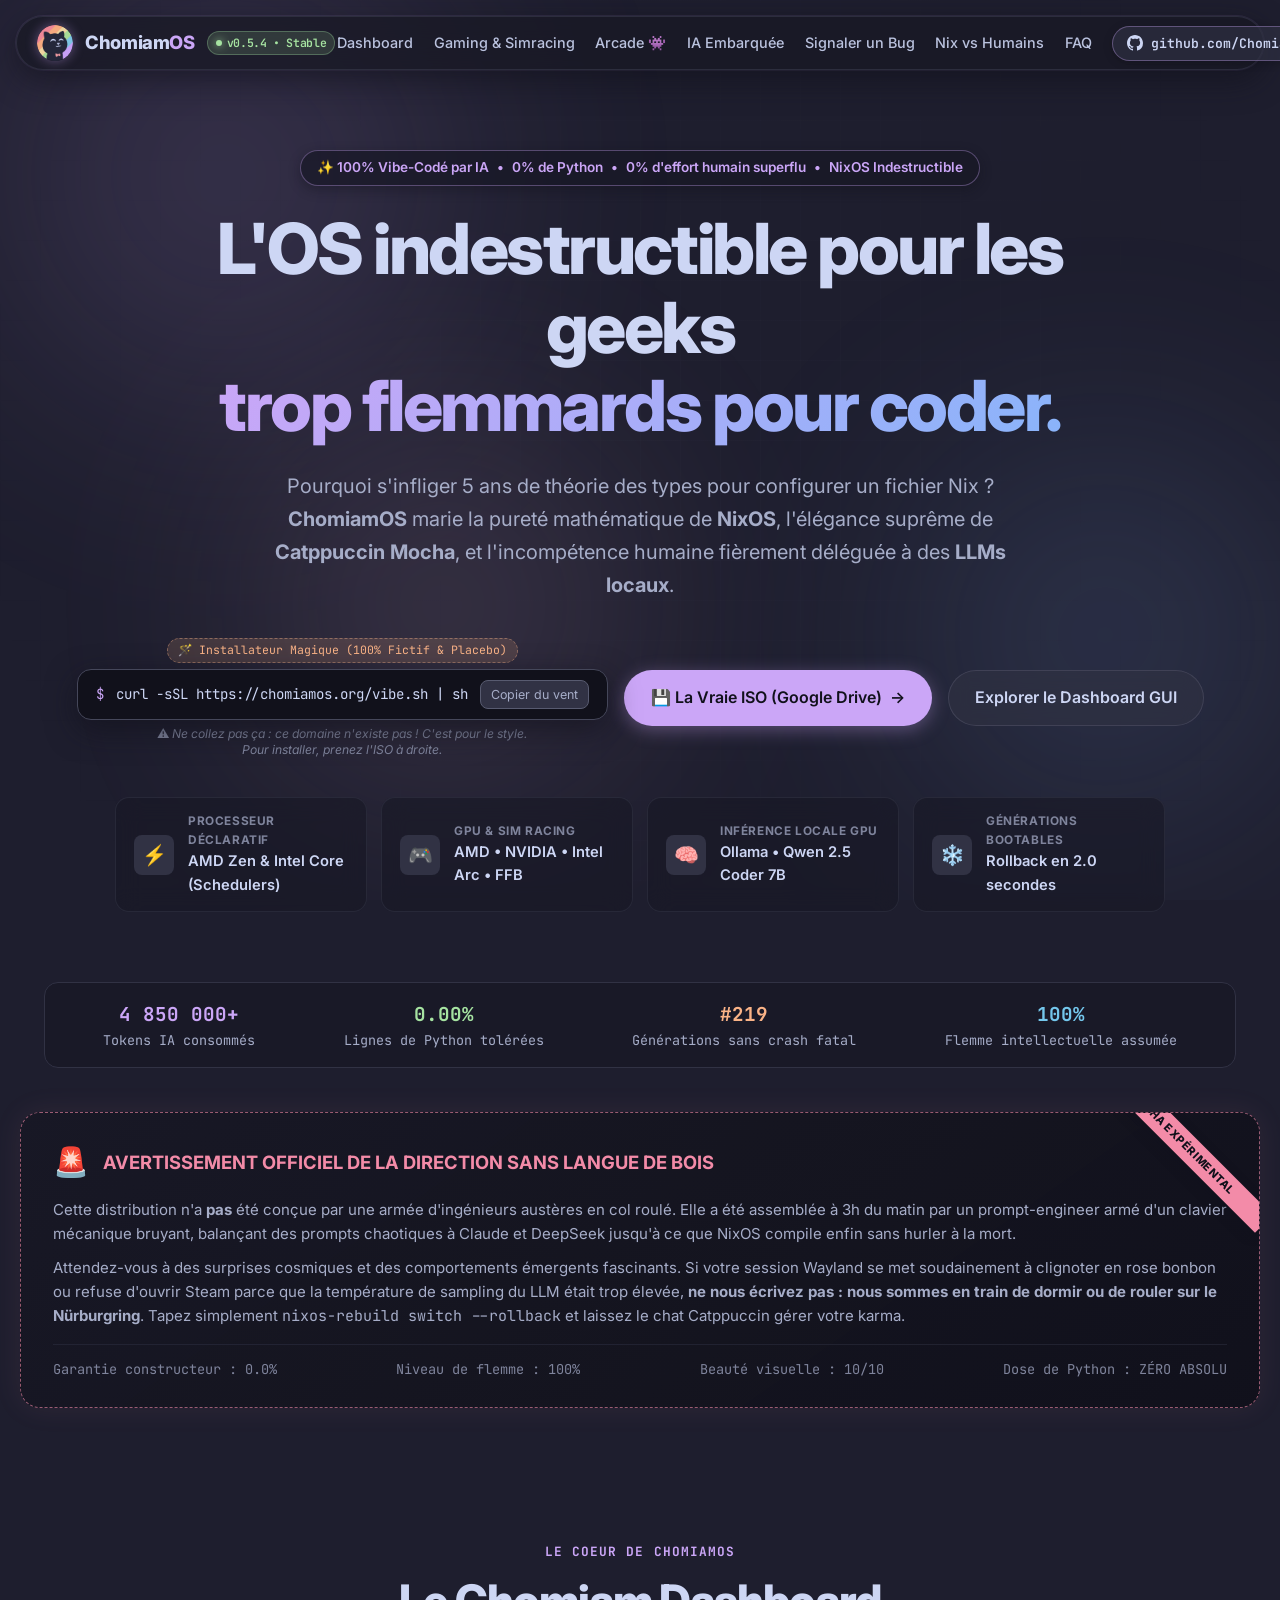
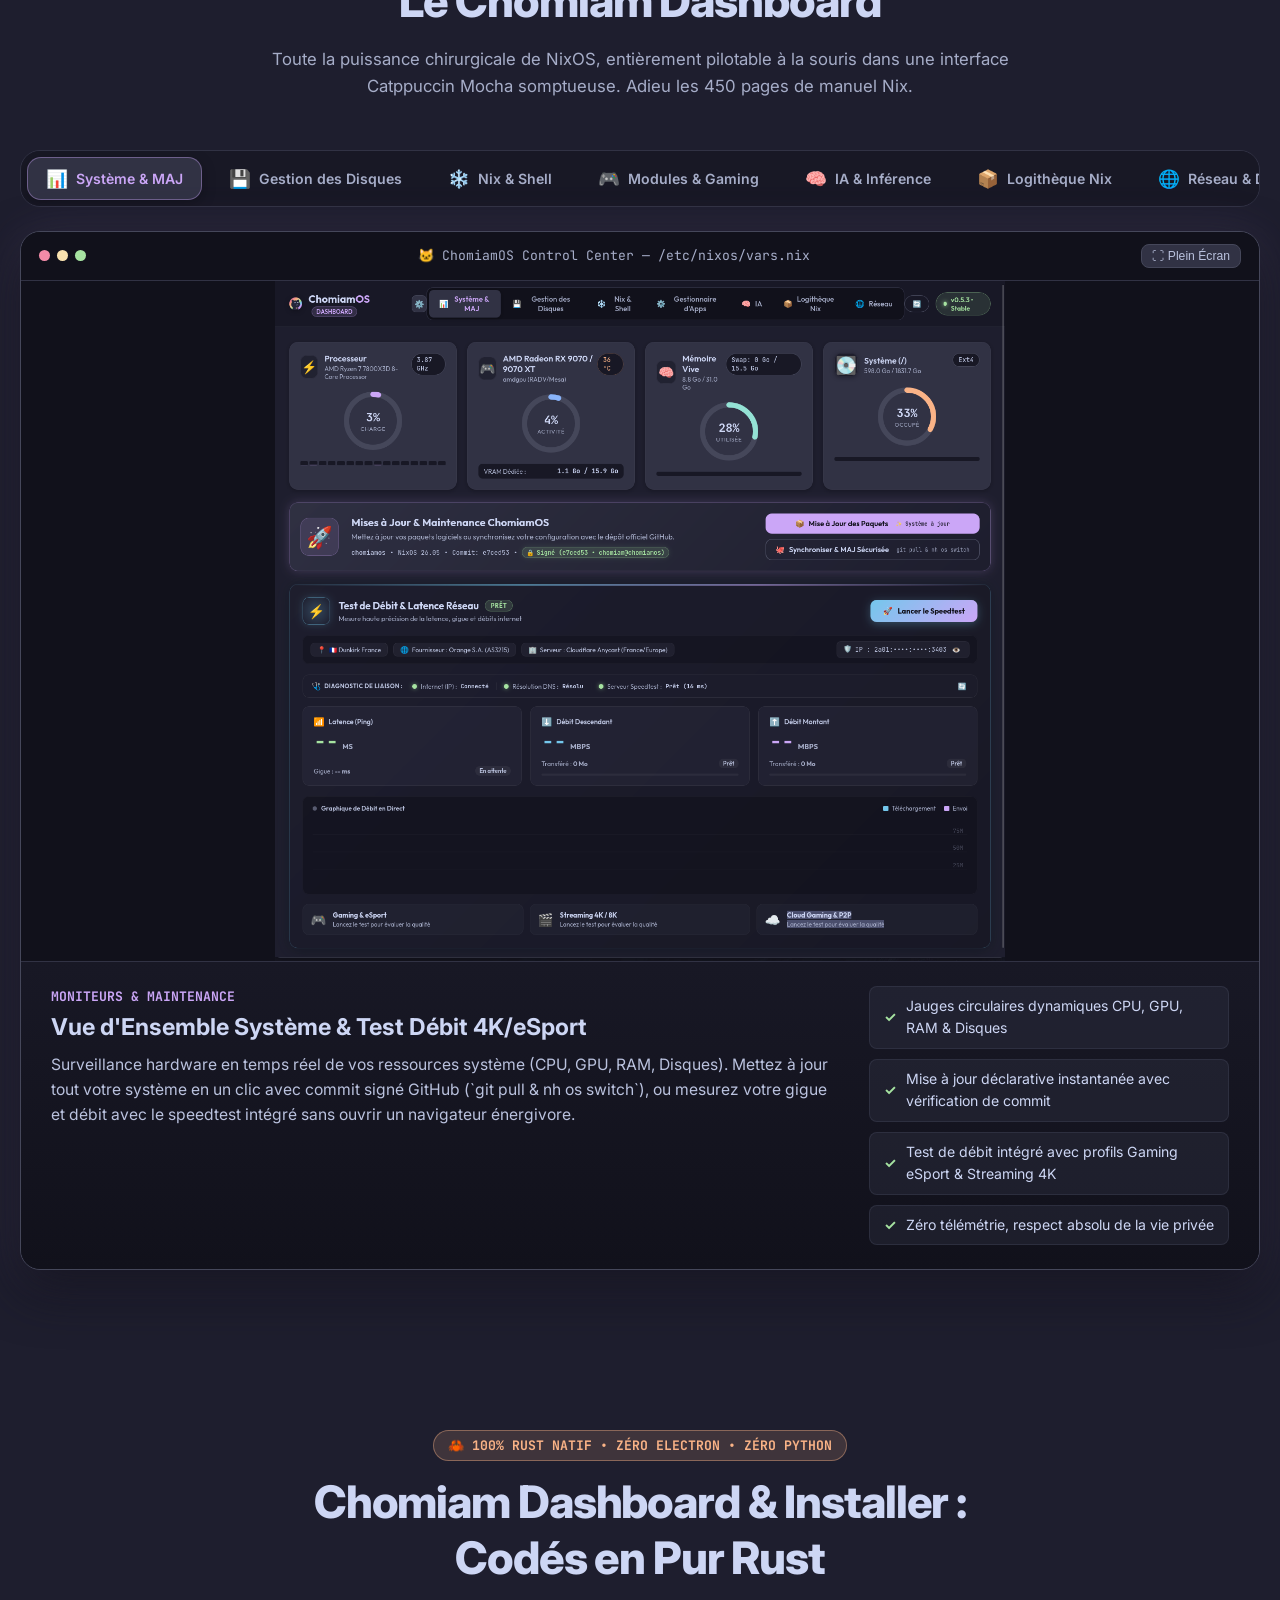
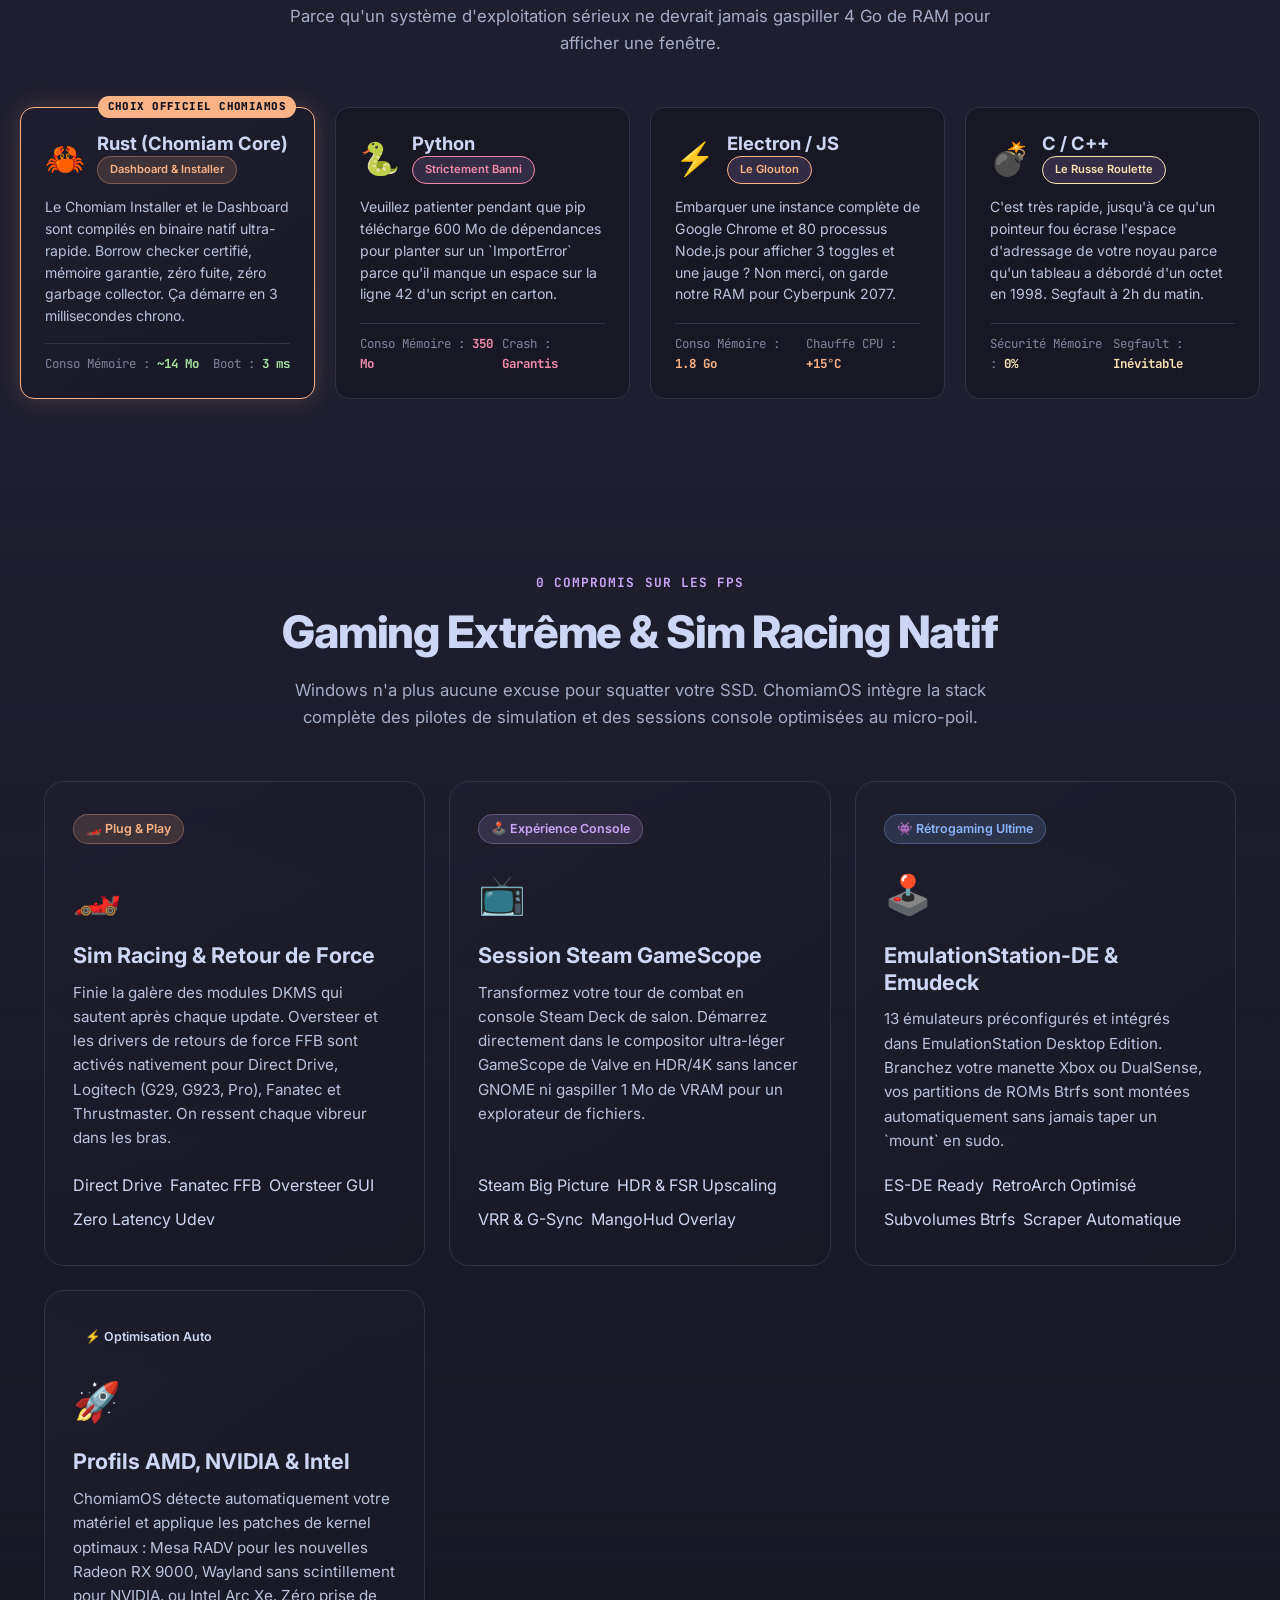
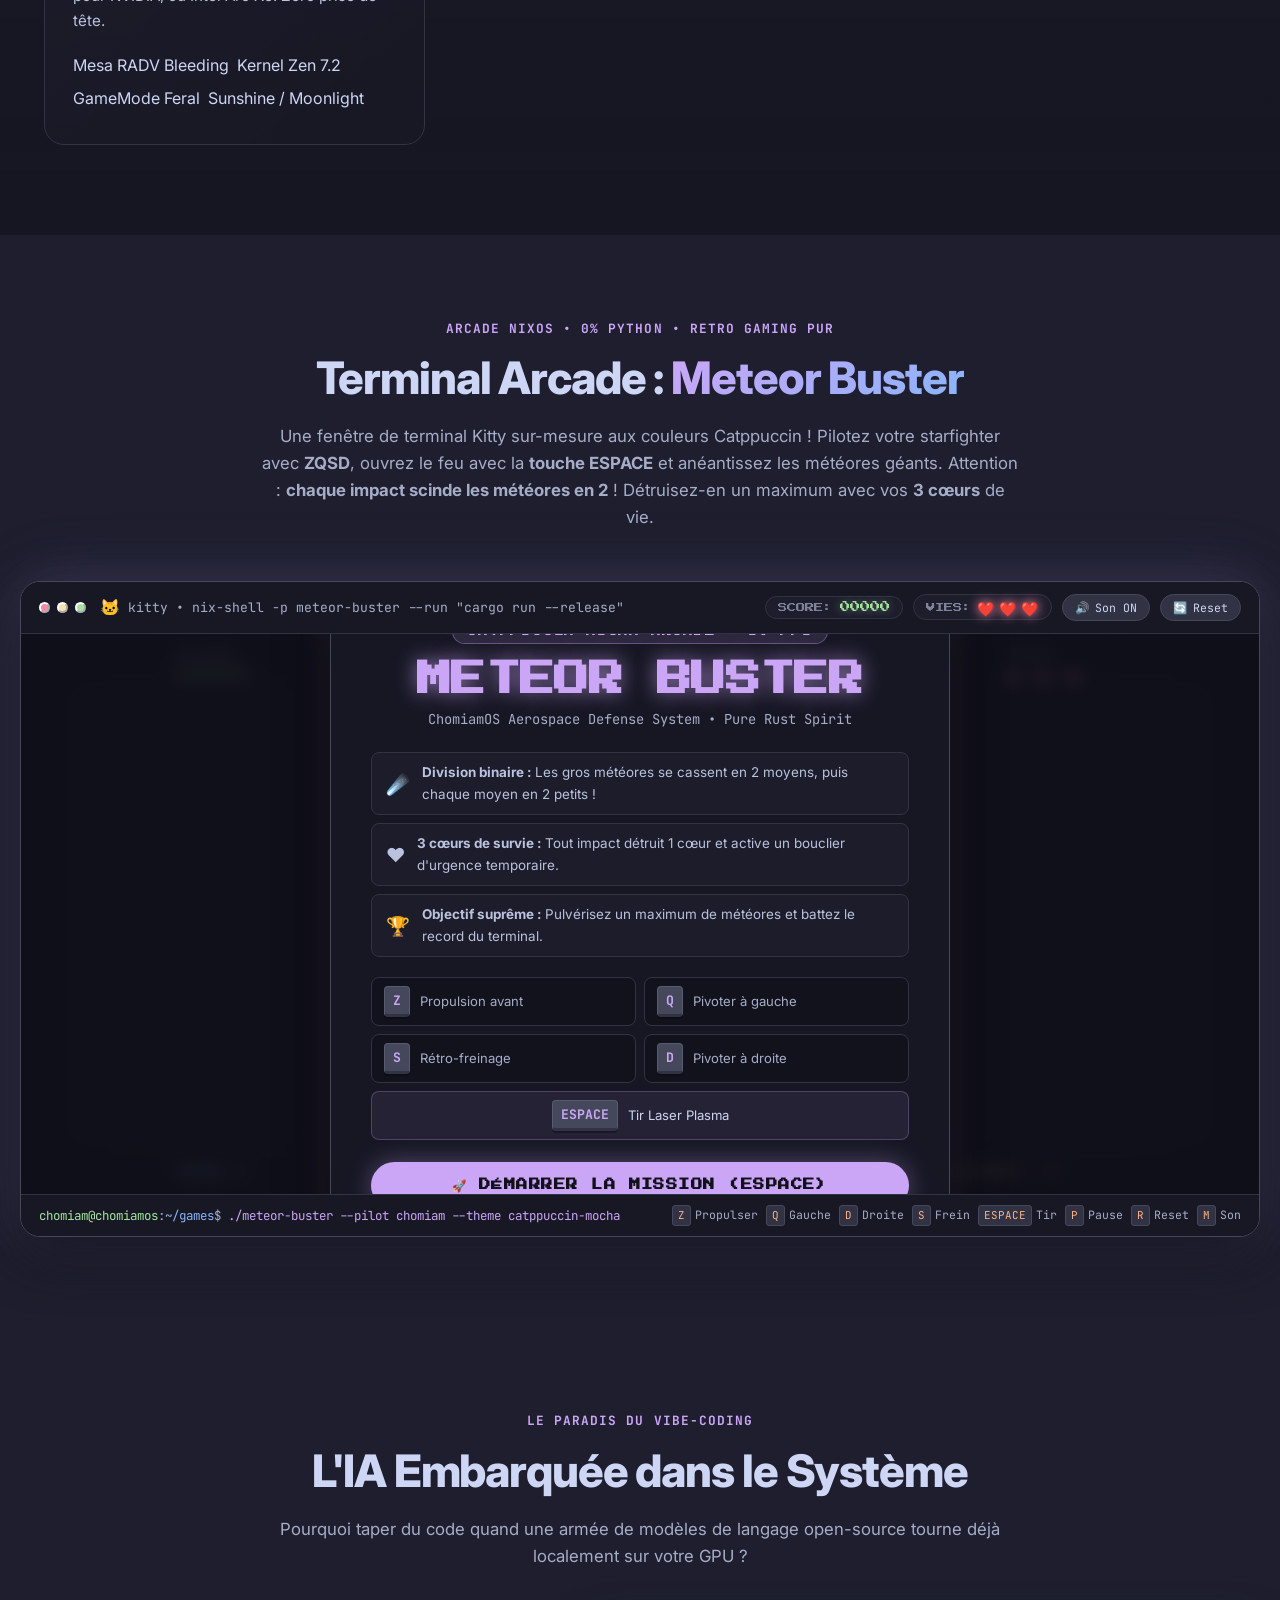
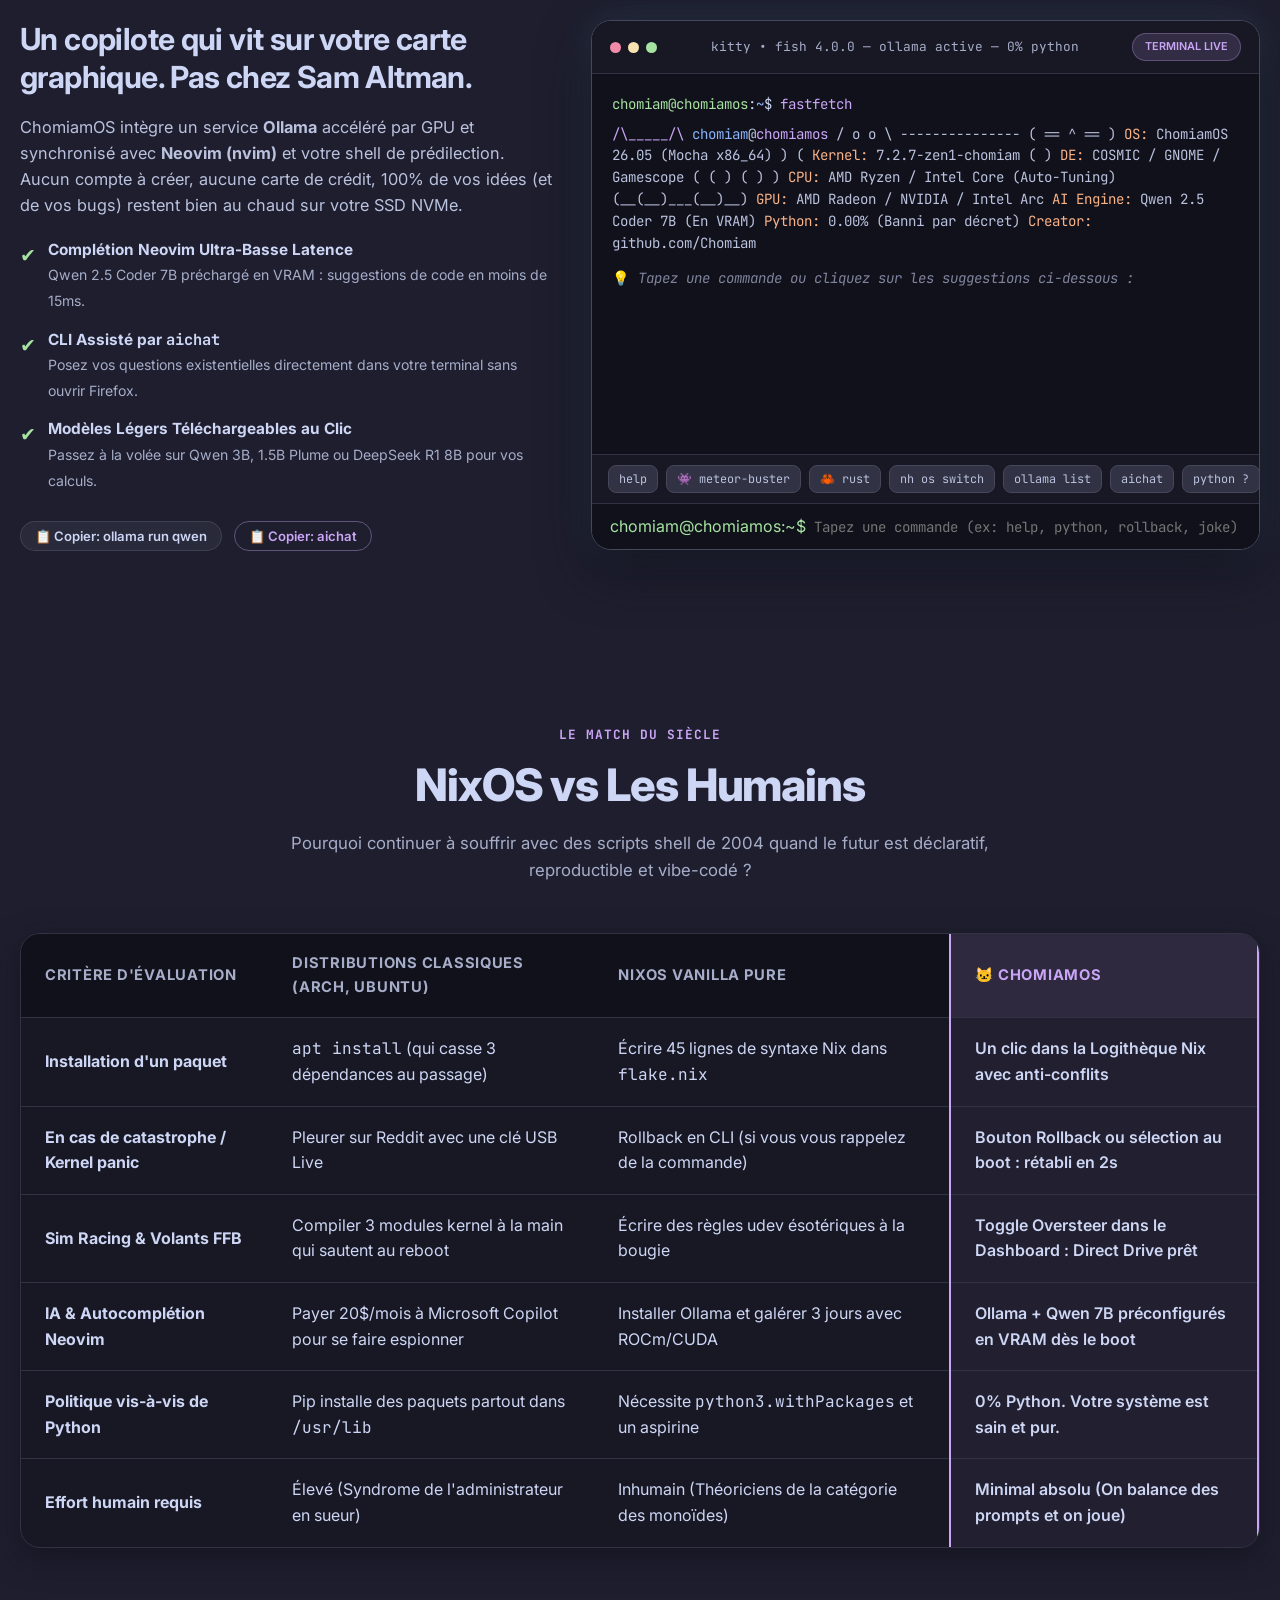
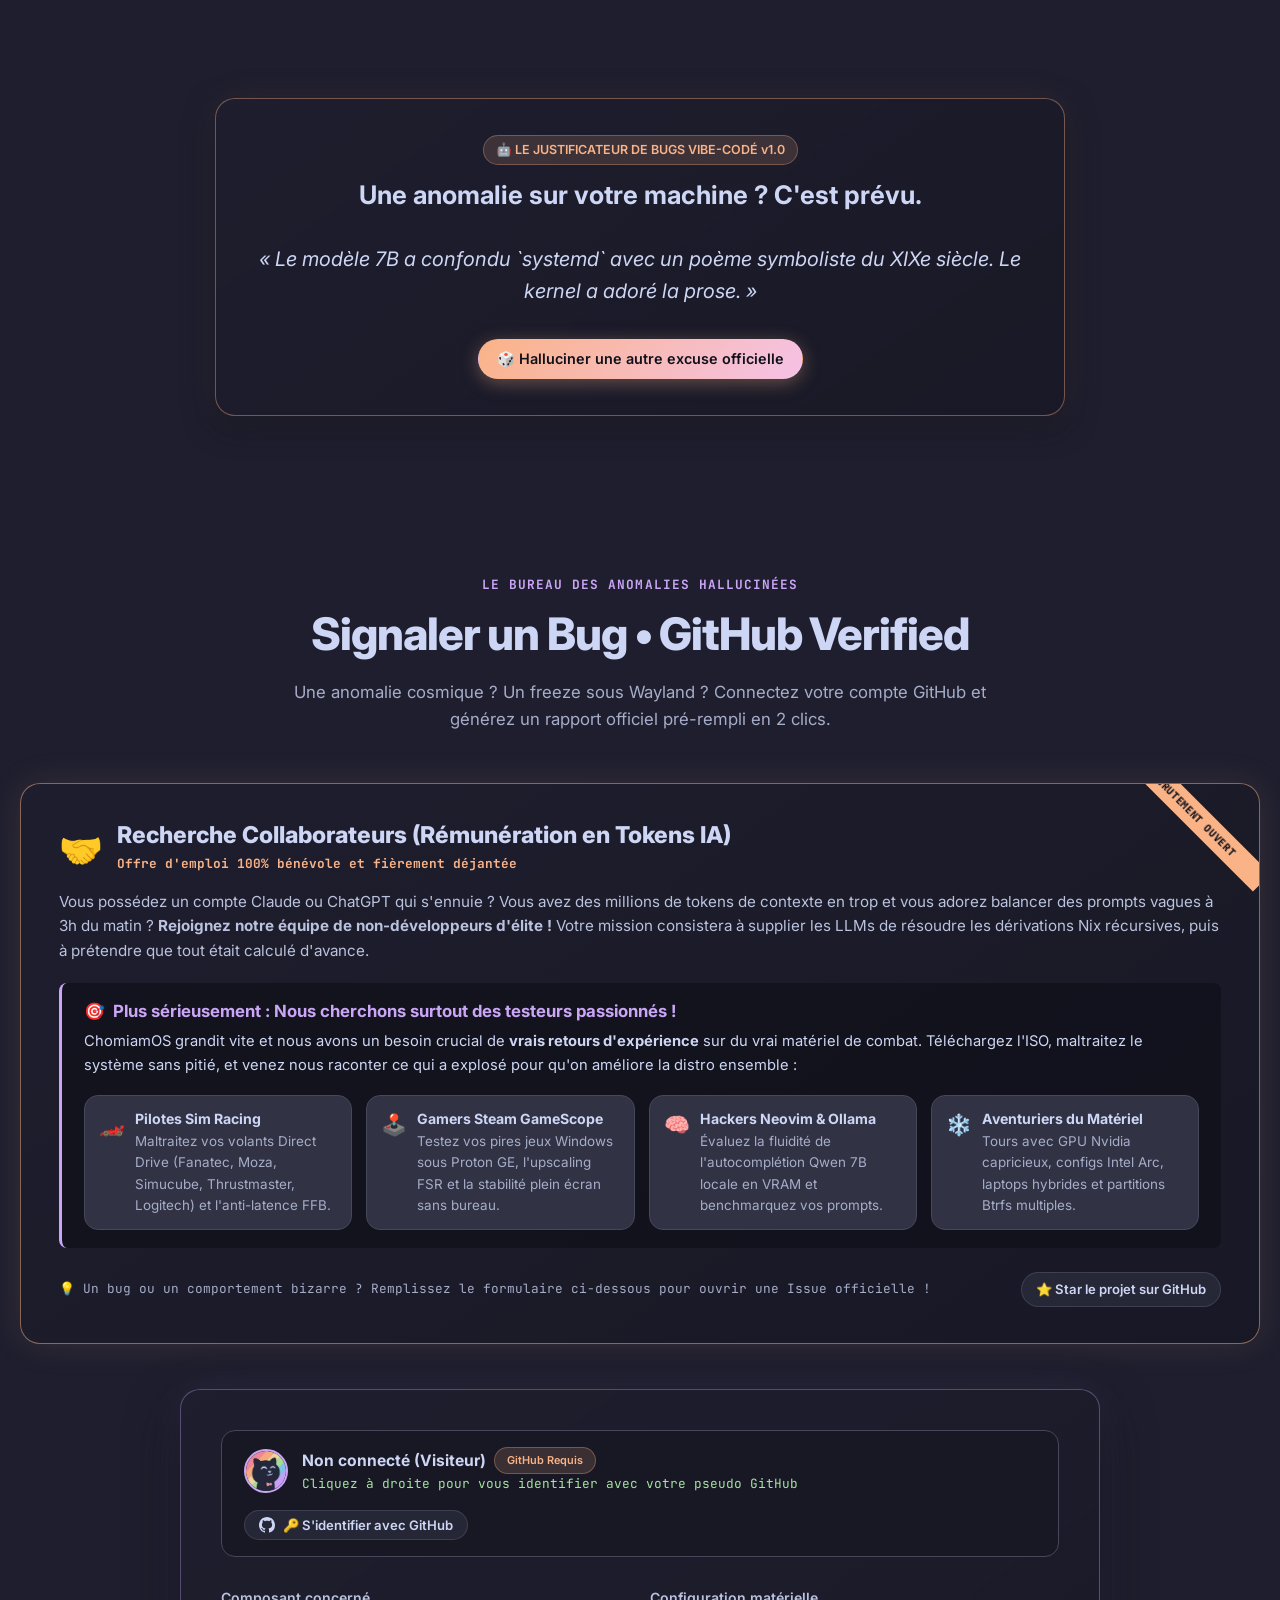
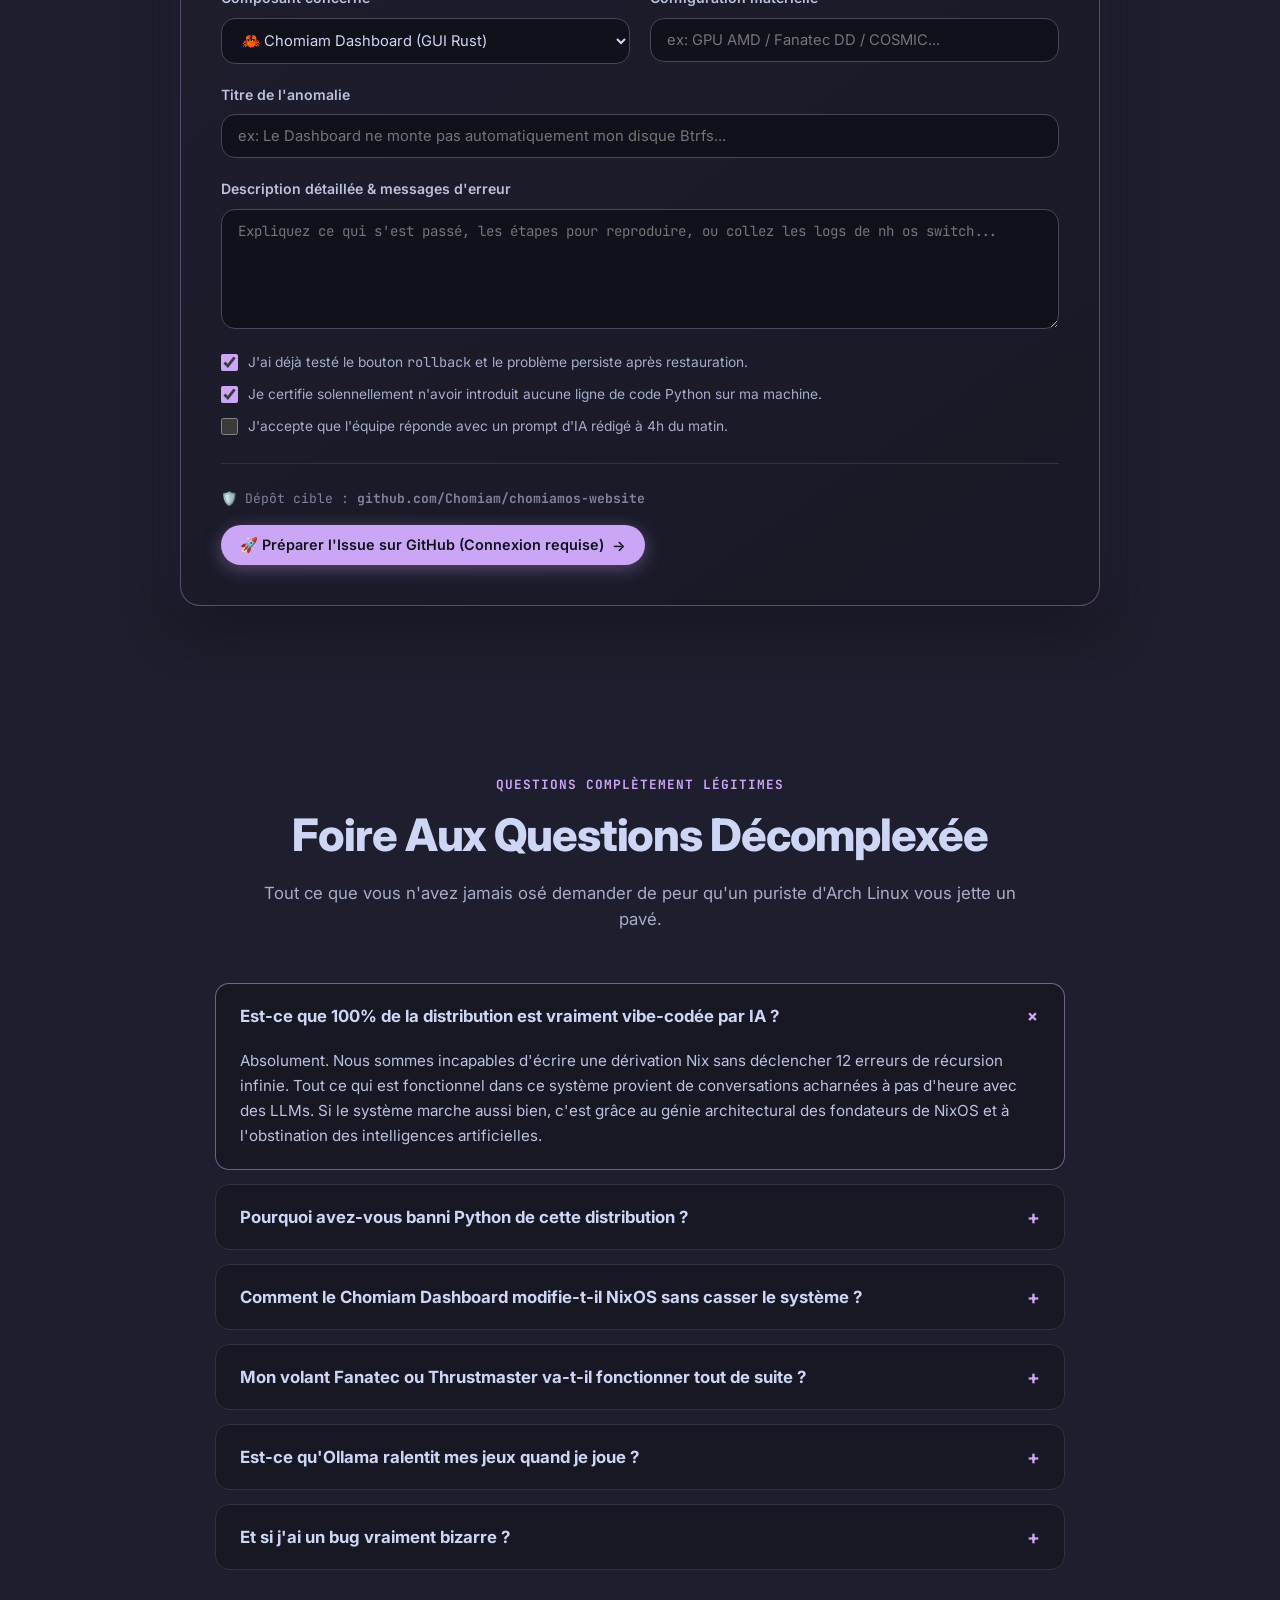
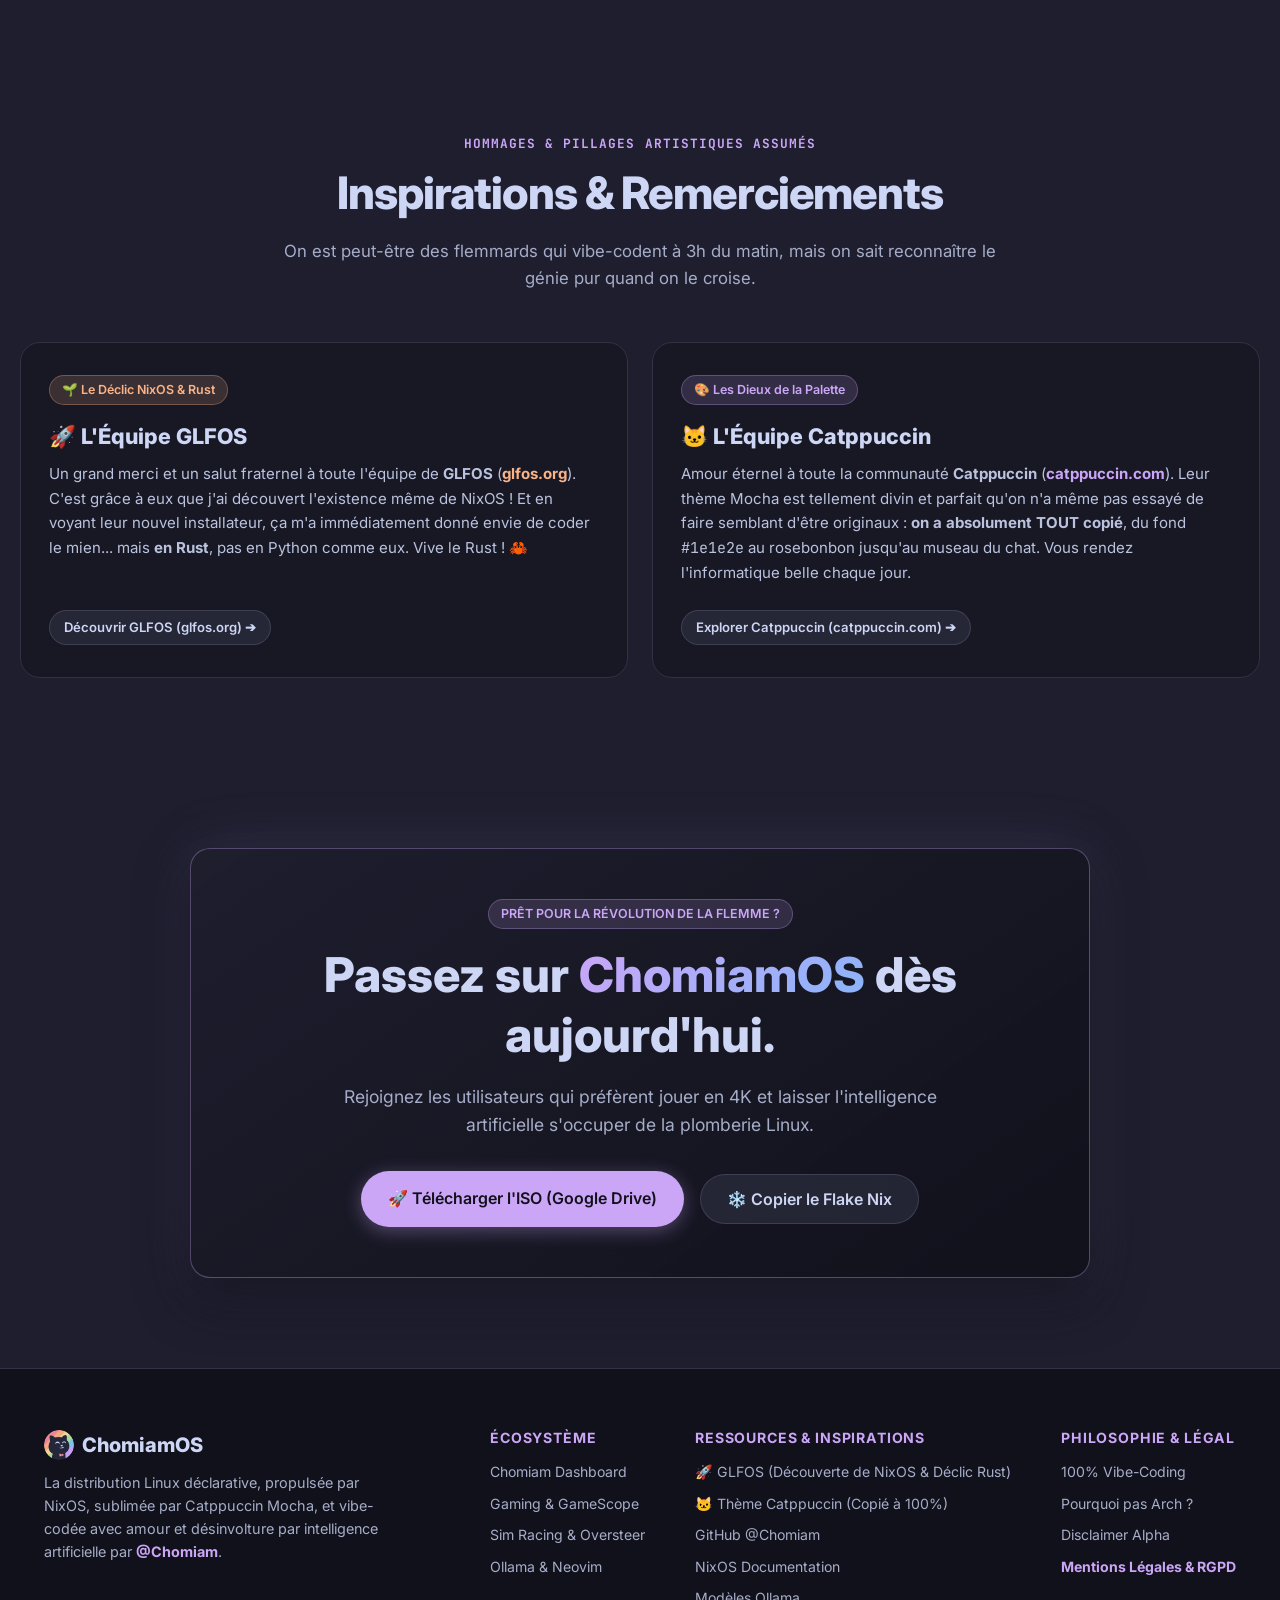
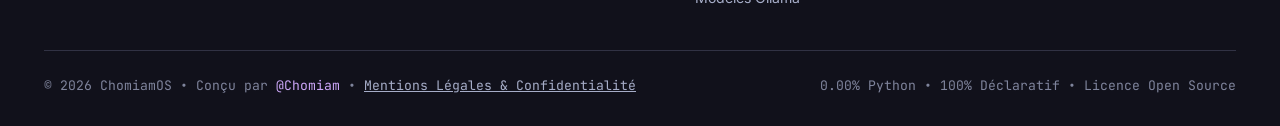
==== commit d93000d8: "feat(arcade): add stylized Catppuccin terminal mini-game Meteor Buster and widen navigation bar" ====
--- a/index.html
+++ b/index.html
@@ -40,10 +40,10 @@
   <link rel="icon" type="image/png" href="chomiamos-logo.png">
   <link rel="apple-touch-icon" href="chomiamos-logo.png">
 
-  <!-- Google Fonts: Inter & JetBrains Mono -->
+  <!-- Google Fonts: Inter, JetBrains Mono & Press Start 2P (Arcade) -->
   <link rel="preconnect" href="https://fonts.googleapis.com">
   <link rel="preconnect" href="https://fonts.gstatic.com" crossorigin>
-  <link href="https://fonts.googleapis.com/css2?family=Inter:wght@300;400;500;600;700;800&family=JetBrains+Mono:wght@400;500;600;700&display=swap" rel="stylesheet">
+  <link href="https://fonts.googleapis.com/css2?family=Inter:wght@300;400;500;600;700;800&family=JetBrains+Mono:wght@400;500;600;700&family=Press+Start+2P&display=swap" rel="stylesheet">
 
   <link rel="stylesheet" href="styles.css">
 
@@ -142,6 +142,7 @@
         <ul class="nav-links">
           <li><a href="#dashboard" class="nav-link">Dashboard</a></li>
           <li><a href="#gaming" class="nav-link">Gaming & Simracing</a></li>
+          <li><a href="#arcade" class="nav-link">Arcade 👾</a></li>
           <li><a href="#ai-terminal" class="nav-link">IA Embarquée</a></li>
           <li><a href="#report-bug" class="nav-link">Signaler un Bug</a></li>
           <li><a href="#nix-vs-humans" class="nav-link">Nix vs Humains</a></li>
@@ -520,6 +521,178 @@
               <li class="feature-pill">GameMode Feral</li>
               <li class="feature-pill">Sunshine / Moonlight</li>
             </ul>
+          </div>
+        </div>
+      </div>
+    </section>
+
+    <!-- Terminal Arcade Mini-Game Section -->
+    <section id="arcade" class="arcade-section container" aria-label="Mini-jeu Terminal Arcade">
+      <div class="section-head">
+        <span class="section-tag">ARCADE NIXOS • 0% PYTHON • RETRO GAMING PUR</span>
+        <h2 class="section-title">Terminal Arcade : <span class="gradient-text">Meteor Buster</span></h2>
+        <p class="section-desc">
+          Une fenêtre de terminal Kitty sur-mesure aux couleurs Catppuccin ! Pilotez votre starfighter avec <strong>ZQSD</strong>, ouvrez le feu avec la <strong>touche ESPACE</strong> et anéantissez les météores géants. 
+          Attention : <strong>chaque impact scinde les météores en 2</strong> ! Détruisez-en un maximum avec vos <strong>3 cœurs</strong> de vie.
+        </p>
+      </div>
+
+      <!-- Stylized Arcade Terminal Window -->
+      <div class="terminal-window terminal-arcade-window" id="arcadeTerminalWindow">
+        <!-- Terminal Header with Controls & HUD -->
+        <div class="terminal-header arcade-term-header">
+          <div class="window-dots">
+            <button class="w-dot w-dot-red" id="arcadeDotReset" title="Réinitialiser la mission (R)" aria-label="Réinitialiser"></button>
+            <button class="w-dot w-dot-yellow" id="arcadeDotPause" title="Mettre en pause (P)" aria-label="Pause"></button>
+            <button class="w-dot w-dot-green" id="arcadeDotExpand" title="Agrandir la fenêtre" aria-label="Agrandir"></button>
+          </div>
+          <div class="terminal-title arcade-term-title">
+            <span class="term-title-icon">🐱</span>
+            <span>kitty • nix-shell -p meteor-buster --run "cargo run --release"</span>
+          </div>
+          <div class="arcade-header-status">
+            <div class="arcade-hud-pill">
+              <span class="hud-label">SCORE:</span>
+              <span class="hud-value hud-score" id="arcadeHeaderScore">00000</span>
+            </div>
+            <div class="arcade-hud-pill">
+              <span class="hud-label">VIES:</span>
+              <span class="hud-value hud-hearts" id="arcadeHeaderHearts" aria-label="3 cœurs restants">
+                <span class="arcade-heart active" data-heart="1">❤️</span>
+                <span class="arcade-heart active" data-heart="2">❤️</span>
+                <span class="arcade-heart active" data-heart="3">❤️</span>
+              </span>
+            </div>
+            <button class="arcade-tool-btn" id="arcadeSoundBtn" title="Activer / Couper le son (Touche M)" aria-label="Basculer le son">
+              <span id="arcadeSoundIcon">🔊</span>
+              <span class="sound-text" id="arcadeSoundText">Son ON</span>
+            </button>
+            <button class="arcade-tool-btn" id="arcadeResetBtn" title="Recommencer la mission (Touche R)" aria-label="Recommencer">
+              <span>🔄</span>
+              <span class="btn-text">Reset</span>
+            </button>
+          </div>
+        </div>
+
+        <!-- Arcade Screen Viewport -->
+        <div class="arcade-screen-container" id="arcadeScreenContainer" tabindex="0" role="region" aria-label="Écran interactif Meteor Buster">
+          <!-- CRT Scanlines & Vignette Overlay -->
+          <div class="arcade-crt-overlay" aria-hidden="true"></div>
+
+          <!-- HTML5 Game Canvas -->
+          <canvas id="arcadeCanvas" width="900" height="520" aria-label="Jeu Meteor Buster"></canvas>
+
+          <!-- Start Screen Overlay -->
+          <div class="arcade-overlay arcade-overlay-start" id="arcadeStartOverlay">
+            <div class="arcade-overlay-box">
+              <div class="arcade-pixel-badge">CATPPUCCIN MOCHA ARCADE • 60 FPS</div>
+              <h3 class="arcade-retro-title">METEOR BUSTER</h3>
+              <p class="arcade-retro-subtitle">ChomiamOS Aerospace Defense System • Pure Rust Spirit</p>
+
+              <div class="arcade-mission-rules">
+                <div class="rule-item">
+                  <span class="rule-icon">☄️</span>
+                  <span><strong>Division binaire :</strong> Les gros météores se cassent en 2 moyens, puis chaque moyen en 2 petits !</span>
+                </div>
+                <div class="rule-item">
+                  <span class="rule-icon">❤️</span>
+                  <span><strong>3 cœurs de survie :</strong> Tout impact détruit 1 cœur et active un bouclier d'urgence temporaire.</span>
+                </div>
+                <div class="rule-item">
+                  <span class="rule-icon">🏆</span>
+                  <span><strong>Objectif suprême :</strong> Pulvérisez un maximum de météores et battez le record du terminal.</span>
+                </div>
+              </div>
+
+              <!-- Controls Preview -->
+              <div class="arcade-controls-grid">
+                <div class="ctrl-cell"><kbd>Z</kbd> <span>Propulsion avant</span></div>
+                <div class="ctrl-cell"><kbd>Q</kbd> <span>Pivoter à gauche</span></div>
+                <div class="ctrl-cell"><kbd>S</kbd> <span>Rétro-freinage</span></div>
+                <div class="ctrl-cell"><kbd>D</kbd> <span>Pivoter à droite</span></div>
+                <div class="ctrl-cell ctrl-space"><kbd>ESPACE</kbd> <span>Tir Laser Plasma</span></div>
+              </div>
+
+              <button class="btn btn-primary btn-arcade-start" id="arcadeStartBtn">
+                <span>🚀 DÉMARRER LA MISSION (ESPACE)</span>
+              </button>
+            </div>
+          </div>
+
+          <!-- Pause Overlay -->
+          <div class="arcade-overlay arcade-overlay-pause hidden" id="arcadePauseOverlay">
+            <div class="arcade-overlay-box">
+              <h3 class="arcade-retro-title title-pause">PAUSE</h3>
+              <p class="arcade-retro-subtitle">Processus suspendu (SIGSTOP) — Vaisseau en orbite stable</p>
+              <button class="btn btn-primary" id="arcadeResumeBtn">
+                <span>▶ REPRENDRE LA MISSION (P ou ESPACE)</span>
+              </button>
+            </div>
+          </div>
+
+          <!-- Game Over Overlay -->
+          <div class="arcade-overlay arcade-overlay-gameover hidden" id="arcadeGameOverOverlay">
+            <div class="arcade-overlay-box">
+              <h3 class="arcade-retro-title title-gameover">GAME OVER</h3>
+              <p class="arcade-retro-subtitle">Bouclier thermique anéanti (0 cœur restant)</p>
+
+              <div class="arcade-gameover-stats">
+                <div class="stat-box">
+                  <span class="stat-label">SCORE FINAL</span>
+                  <span class="stat-num stat-score" id="gameOverScore">00000</span>
+                </div>
+                <div class="stat-box">
+                  <span class="stat-label">RECORD DU TERMINAL</span>
+                  <span class="stat-num stat-high" id="gameOverHigh">00000</span>
+                </div>
+                <div class="stat-box">
+                  <span class="stat-label">MÉTÉORES DÉTRUITS</span>
+                  <span class="stat-num stat-kills" id="gameOverKills">0</span>
+                </div>
+              </div>
+
+              <div class="new-record-banner hidden" id="newRecordBanner">
+                🎉 NOUVEAU RECORD HISTORIQUE DU TERMINAL ! 🎉
+              </div>
+
+              <button class="btn btn-primary btn-arcade-start" id="arcadeRestartBtn">
+                <span>🔄 NOUVELLE TENTATIVE (ESPACE OU R)</span>
+              </button>
+            </div>
+          </div>
+        </div>
+
+        <!-- Mobile Touch Controls -->
+        <div class="arcade-touch-controls" id="arcadeTouchControls" aria-label="Contrôles tactiles du vaisseau">
+          <div class="touch-dpad">
+            <button class="touch-btn touch-up" id="touchUp" aria-label="Propulsion">Z ▲</button>
+            <div class="touch-horizontal">
+              <button class="touch-btn touch-left" id="touchLeft" aria-label="Gauche">◄ Q</button>
+              <button class="touch-btn touch-down" id="touchDown" aria-label="Frein">S ▼</button>
+              <button class="touch-btn touch-right" id="touchRight" aria-label="Droite">D ►</button>
+            </div>
+          </div>
+          <div class="touch-actions">
+            <button class="touch-btn touch-fire" id="touchFire" aria-label="Tirer au laser">
+              <span>⚡ TIRER (ESPACE)</span>
+            </button>
+          </div>
+        </div>
+
+        <!-- Terminal Status Bar / Prompt -->
+        <div class="arcade-status-bar">
+          <div class="arcade-cli-line">
+            <span class="term-prompt">chomiam@chomiamos</span>:<span class="term-dir">~/games</span>$ <span class="term-cmd">./meteor-buster --pilot chomiam --theme catppuccin-mocha</span>
+          </div>
+          <div class="arcade-quick-hints">
+            <span class="hint-tag"><kbd>Z</kbd> Propulser</span>
+            <span class="hint-tag"><kbd>Q</kbd> Gauche</span>
+            <span class="hint-tag"><kbd>D</kbd> Droite</span>
+            <span class="hint-tag"><kbd>S</kbd> Frein</span>
+            <span class="hint-tag"><kbd>ESPACE</kbd> Tir</span>
+            <span class="hint-tag"><kbd>P</kbd> Pause</span>
+            <span class="hint-tag"><kbd>R</kbd> Reset</span>
+            <span class="hint-tag"><kbd>M</kbd> Son</span>
           </div>
         </div>
       </div>
@@ -616,6 +789,7 @@
           <!-- Terminal Input Row -->
           <div class="terminal-quick-buttons">
             <button class="term-chip-btn" data-cmd="help">help</button>
+            <button class="term-chip-btn" data-cmd="game">👾 meteor-buster</button>
             <button class="term-chip-btn" data-cmd="rust">🦀 rust</button>
             <button class="term-chip-btn" data-cmd="nh os switch">nh os switch</button>
             <button class="term-chip-btn" data-cmd="ollama list">ollama list</button>
--- a/styles.css
+++ b/styles.css
@@ -51,6 +51,7 @@
   /* Typography */
   --font-sans: 'Inter', -apple-system, BlinkMacSystemFont, 'Segoe UI', Roboto, Helvetica, Arial, sans-serif;
   --font-mono: 'JetBrains Mono', 'Fira Code', 'Cascadia Code', monospace;
+  --font-arcade: 'Press Start 2P', 'JetBrains Mono', monospace;
 
   /* Layout */
   --max-width: 1240px;
@@ -232,15 +233,16 @@
   align-items: center;
   justify-content: space-between;
   width: 100%;
-  max-width: var(--max-width);
+  max-width: 1480px;
   background: rgba(24, 24, 37, 0.75);
   backdrop-filter: blur(20px);
   -webkit-backdrop-filter: blur(20px);
   border: 1px solid rgba(49, 50, 68, 0.8);
   border-radius: var(--radius-full);
-  padding: 8px 14px 8px 18px;
+  padding: 8px 16px 8px 20px;
   box-shadow: var(--shadow-md), 0 0 0 1px rgba(203, 166, 247, 0.1);
   transition: transform var(--transition-normal), border-color var(--transition-normal);
+  white-space: nowrap;
 }
 
 .navbar:hover {
@@ -256,6 +258,8 @@
   letter-spacing: -0.02em;
   color: var(--text);
   text-decoration: none;
+  white-space: nowrap;
+  flex-shrink: 0;
 }
 
 .brand-icon {
@@ -268,6 +272,7 @@
   overflow: hidden;
   box-shadow: 0 0 12px rgba(203, 166, 247, 0.4);
   transition: transform var(--transition-normal);
+  flex-shrink: 0;
 }
 
 .brand-icon img {
@@ -293,12 +298,15 @@
   display: inline-flex;
   align-items: center;
   gap: 5px;
+  white-space: nowrap;
+  flex-shrink: 0;
 }
 
 .nav-center-group {
   display: flex;
   align-items: center;
-  gap: 20px;
+  gap: clamp(10px, 1.4vw, 20px);
+  white-space: nowrap;
 }
 
 .nav-github-badge {
@@ -316,6 +324,8 @@
   text-decoration: none;
   transition: all var(--transition-normal);
   box-shadow: 0 2px 10px rgba(0, 0, 0, 0.2);
+  white-space: nowrap;
+  flex-shrink: 0;
 }
 
 .nav-github-badge:hover {
@@ -330,6 +340,7 @@
   fill: currentColor;
   width: 16px;
   height: 16px;
+  flex-shrink: 0;
 }
 
 .pulse-dot {
@@ -349,8 +360,9 @@
 .nav-links {
   display: flex;
   align-items: center;
-  gap: 24px;
+  gap: clamp(10px, 1.3vw, 22px);
   list-style: none;
+  white-space: nowrap;
 }
 
 .nav-link {
@@ -360,6 +372,7 @@
   transition: color var(--transition-fast);
   position: relative;
   padding: 6px 2px;
+  white-space: nowrap;
 }
 
 .nav-link:hover {
@@ -386,6 +399,8 @@
   display: flex;
   align-items: center;
   gap: 10px;
+  white-space: nowrap;
+  flex-shrink: 0;
 }
 
 /* ==========================================================================
@@ -2282,4 +2297,573 @@
   }
 }
 
-
+/* ==========================================================================
+   TERMINAL ARCADE MINI-GAME (CATPPUCCIN METEOR BUSTER)
+   0% Python • 100% Canvas & Web Audio • Design Rétro Arcade Pur
+   ========================================================================== */
+
+.arcade-section {
+  padding: 80px 0;
+  position: relative;
+}
+
+.terminal-arcade-window {
+  background: var(--crust);
+  border: 1px solid var(--surface1);
+  border-radius: var(--radius-lg);
+  box-shadow: var(--shadow-lg), 0 0 50px rgba(203, 166, 247, 0.16), 0 0 80px rgba(137, 180, 250, 0.1);
+  overflow: hidden;
+  display: flex;
+  flex-direction: column;
+  transition: all var(--transition-normal);
+  position: relative;
+}
+
+.terminal-arcade-window.is-expanded {
+  max-width: 100%;
+  margin: 0 -20px;
+  box-shadow: var(--shadow-lg), 0 0 80px rgba(203, 166, 247, 0.28);
+}
+
+/* Arcade Header */
+.arcade-term-header {
+  background: var(--mantle);
+  border-bottom: 1px solid var(--surface0);
+  padding: 12px 18px;
+  display: flex;
+  align-items: center;
+  justify-content: space-between;
+  gap: 14px;
+  flex-wrap: nowrap;
+  white-space: nowrap;
+  overflow-x: auto;
+  scrollbar-width: none;
+}
+
+.arcade-term-header::-webkit-scrollbar {
+  display: none;
+}
+
+.arcade-term-title {
+  font-family: var(--font-mono);
+  font-size: 0.82rem;
+  color: var(--subtext0);
+  display: flex;
+  align-items: center;
+  gap: 8px;
+  flex-grow: 1;
+  white-space: nowrap;
+  overflow: hidden;
+  text-overflow: ellipsis;
+  min-width: 0;
+}
+
+.term-title-icon {
+  font-size: 1rem;
+}
+
+.arcade-header-status {
+  display: flex;
+  align-items: center;
+  gap: 10px;
+  flex-wrap: nowrap;
+  white-space: nowrap;
+  flex-shrink: 0;
+}
+
+.arcade-hud-pill {
+  background: rgba(30, 30, 46, 0.85);
+  border: 1px solid var(--surface0);
+  border-radius: var(--radius-full);
+  padding: 5px 12px;
+  font-family: var(--font-arcade);
+  font-size: 0.64rem;
+  display: flex;
+  align-items: center;
+  gap: 6px;
+  line-height: 1;
+}
+
+.arcade-hud-pill .hud-label {
+  color: var(--overlay1);
+  font-size: 0.58rem;
+}
+
+.arcade-hud-pill .hud-score {
+  color: var(--green);
+  text-shadow: 0 0 8px rgba(166, 227, 161, 0.5);
+  min-width: 52px;
+  text-align: right;
+}
+
+.arcade-hud-pill .hud-hearts {
+  display: inline-flex;
+  gap: 4px;
+  font-size: 0.88rem;
+  align-items: center;
+}
+
+.arcade-heart {
+  display: inline-block;
+  transition: transform 0.2s cubic-bezier(0.16, 1, 0.3, 1), filter 0.2s ease, opacity 0.2s ease;
+}
+
+.arcade-heart.active {
+  filter: drop-shadow(0 0 6px var(--red));
+  transform: scale(1);
+  opacity: 1;
+}
+
+.arcade-heart.inactive {
+  filter: grayscale(1) opacity(0.22);
+  transform: scale(0.8);
+}
+
+.arcade-tool-btn {
+  background: var(--surface0);
+  border: 1px solid var(--surface1);
+  color: var(--text);
+  border-radius: var(--radius-full);
+  padding: 5px 12px;
+  font-family: var(--font-mono);
+  font-size: 0.72rem;
+  display: flex;
+  align-items: center;
+  gap: 6px;
+  cursor: pointer;
+  transition: all var(--transition-fast);
+}
+
+.arcade-tool-btn:hover {
+  background: var(--surface1);
+  border-color: var(--mauve);
+  color: var(--mauve);
+  transform: translateY(-1px);
+}
+
+/* Screen Viewport & CRT Overlay */
+.arcade-screen-container {
+  position: relative;
+  width: 100%;
+  aspect-ratio: 900 / 520;
+  max-height: 560px;
+  min-height: 380px;
+  background: #11111b;
+  overflow: hidden;
+  display: flex;
+  align-items: center;
+  justify-content: center;
+  outline: none;
+}
+
+.arcade-crt-overlay {
+  position: absolute;
+  inset: 0;
+  pointer-events: none;
+  z-index: 10;
+  background: 
+    linear-gradient(rgba(18, 16, 16, 0) 50%, rgba(0, 0, 0, 0.25) 50%),
+    linear-gradient(90deg, rgba(203, 166, 247, 0.02), rgba(137, 180, 250, 0.01), rgba(166, 227, 161, 0.02));
+  background-size: 100% 3px, 6px 100%;
+  box-shadow: inset 0 0 60px rgba(0, 0, 0, 0.75), inset 0 0 15px rgba(203, 166, 247, 0.1);
+}
+
+#arcadeCanvas {
+  width: 100%;
+  height: 100%;
+  display: block;
+  object-fit: contain;
+  cursor: crosshair;
+  background-color: #11111b;
+}
+
+/* Arcade Overlays (Start, Pause, GameOver) */
+.arcade-overlay {
+  position: absolute;
+  inset: 0;
+  z-index: 20;
+  display: flex;
+  align-items: center;
+  justify-content: center;
+  padding: 24px;
+  background: rgba(17, 17, 27, 0.88);
+  backdrop-filter: blur(8px);
+  -webkit-backdrop-filter: blur(8px);
+  transition: opacity 0.25s ease, visibility 0.25s ease;
+}
+
+.arcade-overlay.hidden {
+  opacity: 0;
+  visibility: hidden;
+  pointer-events: none;
+}
+
+.arcade-overlay-box {
+  background: rgba(24, 24, 37, 0.95);
+  border: 1px solid var(--surface1);
+  border-radius: var(--radius-lg);
+  padding: 32px 40px;
+  max-width: 620px;
+  width: 100%;
+  text-align: center;
+  box-shadow: 0 20px 50px rgba(0, 0, 0, 0.85), 0 0 35px rgba(203, 166, 247, 0.2);
+  display: flex;
+  flex-direction: column;
+  align-items: center;
+}
+
+.arcade-pixel-badge {
+  font-family: var(--font-arcade);
+  font-size: 0.62rem;
+  letter-spacing: 0.08em;
+  color: var(--mauve);
+  background: rgba(203, 166, 247, 0.12);
+  border: 1px solid rgba(203, 166, 247, 0.35);
+  border-radius: var(--radius-full);
+  padding: 4px 14px;
+  margin-bottom: 14px;
+}
+
+.arcade-retro-title {
+  font-family: var(--font-arcade);
+  font-size: clamp(1.4rem, 3.2vw, 2.2rem);
+  letter-spacing: -0.02em;
+  color: var(--mauve);
+  text-shadow: 0 0 20px rgba(203, 166, 247, 0.65);
+  margin-bottom: 6px;
+  line-height: 1.25;
+}
+
+.arcade-retro-title.title-gameover {
+  color: var(--red);
+  text-shadow: 0 0 25px rgba(243, 139, 168, 0.8);
+}
+
+.arcade-retro-title.title-pause {
+  color: var(--yellow);
+  text-shadow: 0 0 20px rgba(249, 226, 175, 0.8);
+}
+
+.arcade-retro-subtitle {
+  font-family: var(--font-mono);
+  font-size: 0.86rem;
+  color: var(--subtext0);
+  margin-bottom: 22px;
+}
+
+.arcade-mission-rules {
+  display: flex;
+  flex-direction: column;
+  gap: 8px;
+  width: 100%;
+  margin-bottom: 20px;
+}
+
+.rule-item {
+  display: flex;
+  align-items: center;
+  gap: 12px;
+  background: rgba(30, 30, 46, 0.75);
+  border: 1px solid var(--surface0);
+  border-radius: var(--radius-sm);
+  padding: 9px 14px;
+  font-size: 0.84rem;
+  color: var(--subtext1);
+  text-align: left;
+}
+
+.rule-icon {
+  font-size: 1.2rem;
+  flex-shrink: 0;
+}
+
+.arcade-controls-grid {
+  display: grid;
+  grid-template-columns: repeat(2, 1fr);
+  gap: 8px;
+  width: 100%;
+  margin-bottom: 22px;
+}
+
+.ctrl-cell {
+  background: rgba(17, 17, 27, 0.8);
+  border: 1px solid var(--surface0);
+  border-radius: var(--radius-sm);
+  padding: 8px 12px;
+  display: flex;
+  align-items: center;
+  gap: 10px;
+  font-size: 0.82rem;
+  color: var(--subtext0);
+}
+
+.ctrl-cell.ctrl-space {
+  grid-column: span 2;
+  justify-content: center;
+  background: rgba(203, 166, 247, 0.08);
+  border-color: rgba(203, 166, 247, 0.25);
+  color: var(--text);
+}
+
+.ctrl-cell kbd {
+  background: var(--surface1);
+  border: 1px solid var(--surface2);
+  border-bottom: 3px solid var(--surface0);
+  border-radius: 4px;
+  padding: 3px 8px;
+  font-family: var(--font-mono);
+  font-size: 0.82rem;
+  font-weight: 700;
+  color: var(--mauve);
+  box-shadow: 0 2px 0 rgba(0, 0, 0, 0.3);
+}
+
+.btn-arcade-start {
+  font-family: var(--font-arcade);
+  font-size: 0.72rem;
+  letter-spacing: 0.04em;
+  padding: 15px 32px;
+  width: 100%;
+  box-shadow: 0 0 25px rgba(203, 166, 247, 0.35);
+  animation: pulse-glow 2s infinite ease-in-out;
+}
+
+@keyframes pulse-glow {
+  0%, 100% { box-shadow: 0 0 20px rgba(203, 166, 247, 0.3); }
+  50% { box-shadow: 0 0 35px rgba(203, 166, 247, 0.6); }
+}
+
+/* Game Over Stats */
+.arcade-gameover-stats {
+  display: grid;
+  grid-template-columns: repeat(3, 1fr);
+  gap: 12px;
+  width: 100%;
+  margin-bottom: 20px;
+}
+
+.stat-box {
+  background: rgba(30, 30, 46, 0.8);
+  border: 1px solid var(--surface0);
+  border-radius: var(--radius-sm);
+  padding: 12px 10px;
+  display: flex;
+  flex-direction: column;
+  align-items: center;
+  gap: 6px;
+}
+
+.stat-label {
+  font-size: 0.68rem;
+  color: var(--overlay1);
+  font-weight: 600;
+  text-transform: uppercase;
+  letter-spacing: 0.04em;
+}
+
+.stat-num {
+  font-family: var(--font-arcade);
+  font-size: 0.95rem;
+}
+
+.stat-num.stat-score {
+  color: var(--green);
+  text-shadow: 0 0 8px rgba(166, 227, 161, 0.4);
+}
+
+.stat-num.stat-high {
+  color: var(--mauve);
+  text-shadow: 0 0 8px rgba(203, 166, 247, 0.4);
+}
+
+.stat-num.stat-kills {
+  color: var(--peach);
+  text-shadow: 0 0 8px rgba(250, 179, 135, 0.4);
+}
+
+.new-record-banner {
+  background: linear-gradient(135deg, rgba(249, 226, 175, 0.2), rgba(250, 179, 135, 0.2));
+  border: 1px solid var(--yellow);
+  color: var(--yellow);
+  font-family: var(--font-arcade);
+  font-size: 0.68rem;
+  padding: 10px 16px;
+  border-radius: var(--radius-sm);
+  margin-bottom: 20px;
+  width: 100%;
+  animation: pulse-gold 1.5s infinite ease-in-out;
+}
+
+@keyframes pulse-gold {
+  0%, 100% { transform: scale(1); }
+  50% { transform: scale(1.02); }
+}
+
+/* Touch Controls for Mobile / Tablets */
+.arcade-touch-controls {
+  display: none;
+  background: var(--mantle);
+  border-top: 1px solid var(--surface0);
+  padding: 14px 18px;
+  justify-content: space-between;
+  align-items: center;
+  gap: 16px;
+  user-select: none;
+  -webkit-user-select: none;
+}
+
+.touch-dpad {
+  display: flex;
+  flex-direction: column;
+  align-items: center;
+  gap: 6px;
+}
+
+.touch-horizontal {
+  display: flex;
+  gap: 6px;
+}
+
+.touch-btn {
+  background: var(--surface0);
+  border: 1px solid var(--surface1);
+  border-radius: var(--radius-sm);
+  color: var(--text);
+  font-family: var(--font-mono);
+  font-size: 0.85rem;
+  font-weight: 700;
+  width: 52px;
+  height: 44px;
+  display: flex;
+  align-items: center;
+  justify-content: center;
+  cursor: pointer;
+  touch-action: manipulation;
+  transition: all var(--transition-fast);
+}
+
+.touch-btn:active {
+  background: var(--mauve);
+  color: var(--crust);
+  transform: scale(0.94);
+}
+
+.touch-actions {
+  flex-grow: 1;
+  display: flex;
+  justify-content: flex-end;
+}
+
+.touch-btn.touch-fire {
+  width: 100%;
+  max-width: 200px;
+  height: 70px;
+  background: linear-gradient(135deg, rgba(203, 166, 247, 0.25), rgba(137, 180, 250, 0.2));
+  border: 1px solid var(--mauve);
+  color: var(--mauve);
+  font-family: var(--font-arcade);
+  font-size: 0.72rem;
+  box-shadow: 0 0 15px rgba(203, 166, 247, 0.25);
+}
+
+.touch-btn.touch-fire:active {
+  background: var(--mauve);
+  color: var(--crust);
+}
+
+/* Terminal Status Bar & Prompt */
+.arcade-status-bar {
+  background: var(--mantle);
+  border-top: 1px solid var(--surface0);
+  padding: 10px 18px;
+  display: flex;
+  align-items: center;
+  justify-content: space-between;
+  gap: 16px;
+  font-family: var(--font-mono);
+  font-size: 0.78rem;
+  flex-wrap: nowrap;
+  white-space: nowrap;
+  overflow-x: auto;
+  scrollbar-width: none;
+}
+
+.arcade-status-bar::-webkit-scrollbar {
+  display: none;
+}
+
+.arcade-cli-line {
+  color: var(--subtext0);
+  white-space: nowrap;
+  flex-shrink: 0;
+}
+
+.arcade-cli-line .term-cmd {
+  color: var(--mauve);
+}
+
+.arcade-quick-hints {
+  display: flex;
+  align-items: center;
+  gap: 8px;
+  flex-wrap: nowrap;
+  white-space: nowrap;
+  flex-shrink: 0;
+}
+
+.hint-tag {
+  color: var(--subtext0);
+  font-size: 0.72rem;
+  display: flex;
+  align-items: center;
+  gap: 4px;
+}
+
+.hint-tag kbd {
+  background: var(--surface0);
+  border: 1px solid var(--surface1);
+  border-radius: 3px;
+  padding: 1px 5px;
+  font-family: var(--font-mono);
+  font-size: 0.68rem;
+  color: var(--peach);
+}
+
+/* Responsive Breakpoints for Arcade */
+@media (hover: none) and (pointer: coarse), (max-width: 860px) {
+  .arcade-touch-controls {
+    display: flex;
+  }
+  .arcade-term-title span:last-child {
+    max-width: 220px;
+    overflow: hidden;
+    text-overflow: ellipsis;
+    white-space: nowrap;
+  }
+}
+
+@media (max-width: 640px) {
+  .arcade-overlay-box {
+    padding: 20px 16px;
+  }
+  .arcade-retro-title {
+    font-size: 1.3rem;
+  }
+  .arcade-controls-grid {
+    grid-template-columns: 1fr;
+  }
+  .ctrl-cell.ctrl-space {
+    grid-column: span 1;
+  }
+  .arcade-gameover-stats {
+    grid-template-columns: 1fr;
+    gap: 8px;
+  }
+  .arcade-screen-container {
+    aspect-ratio: 4 / 3;
+    min-height: 320px;
+  }
+}
+
+
+
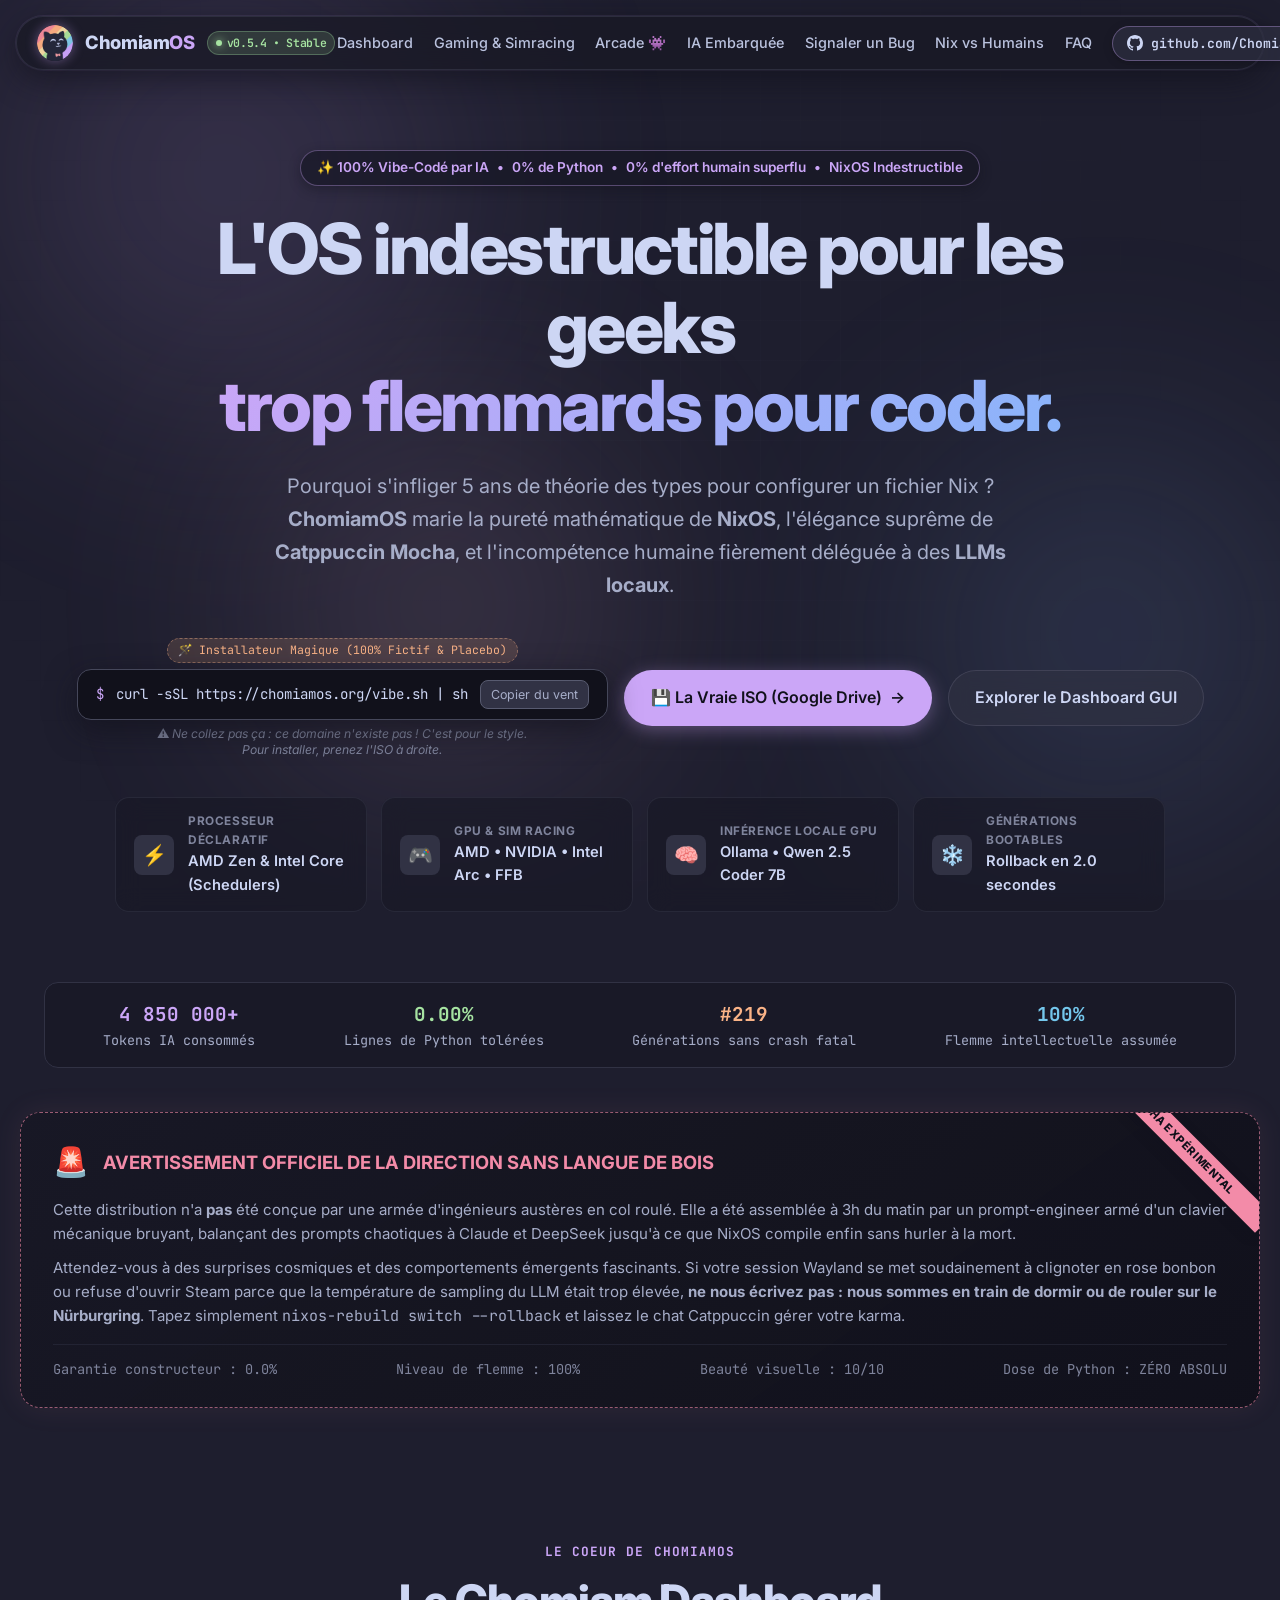
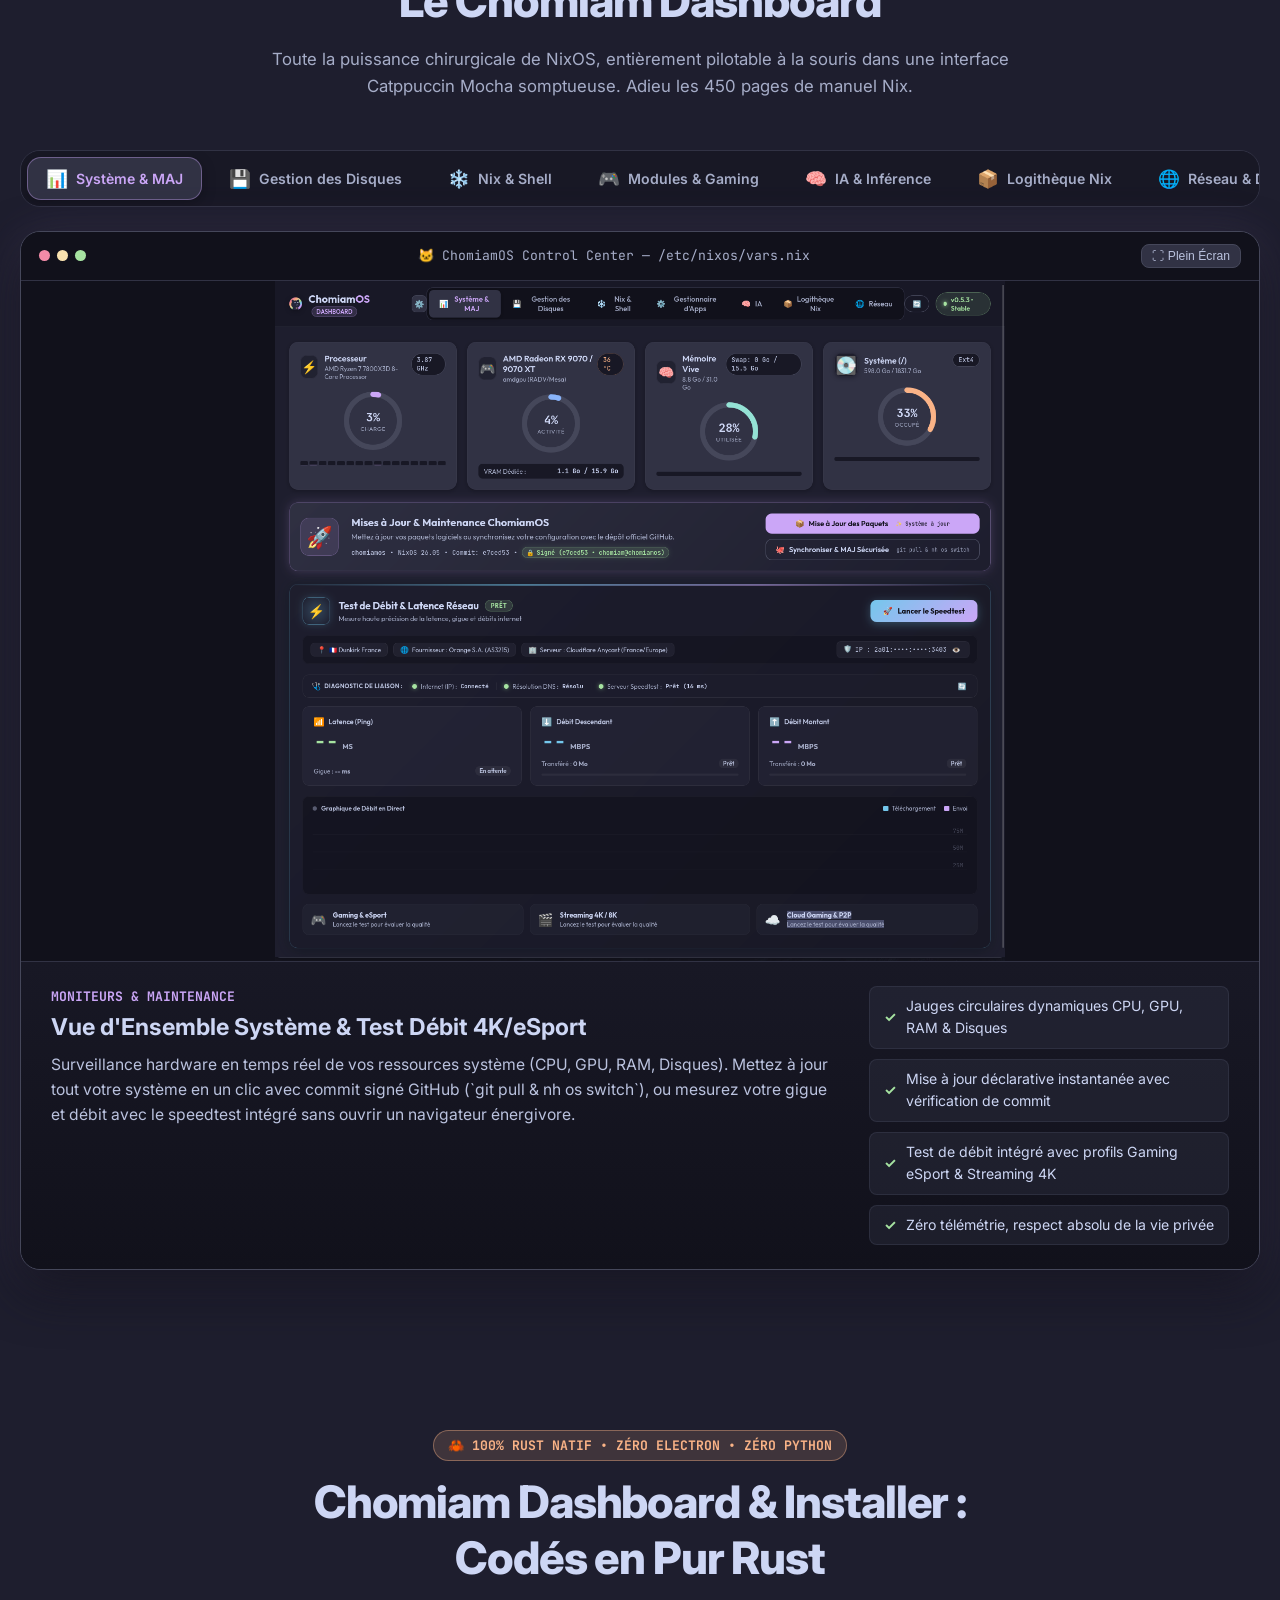
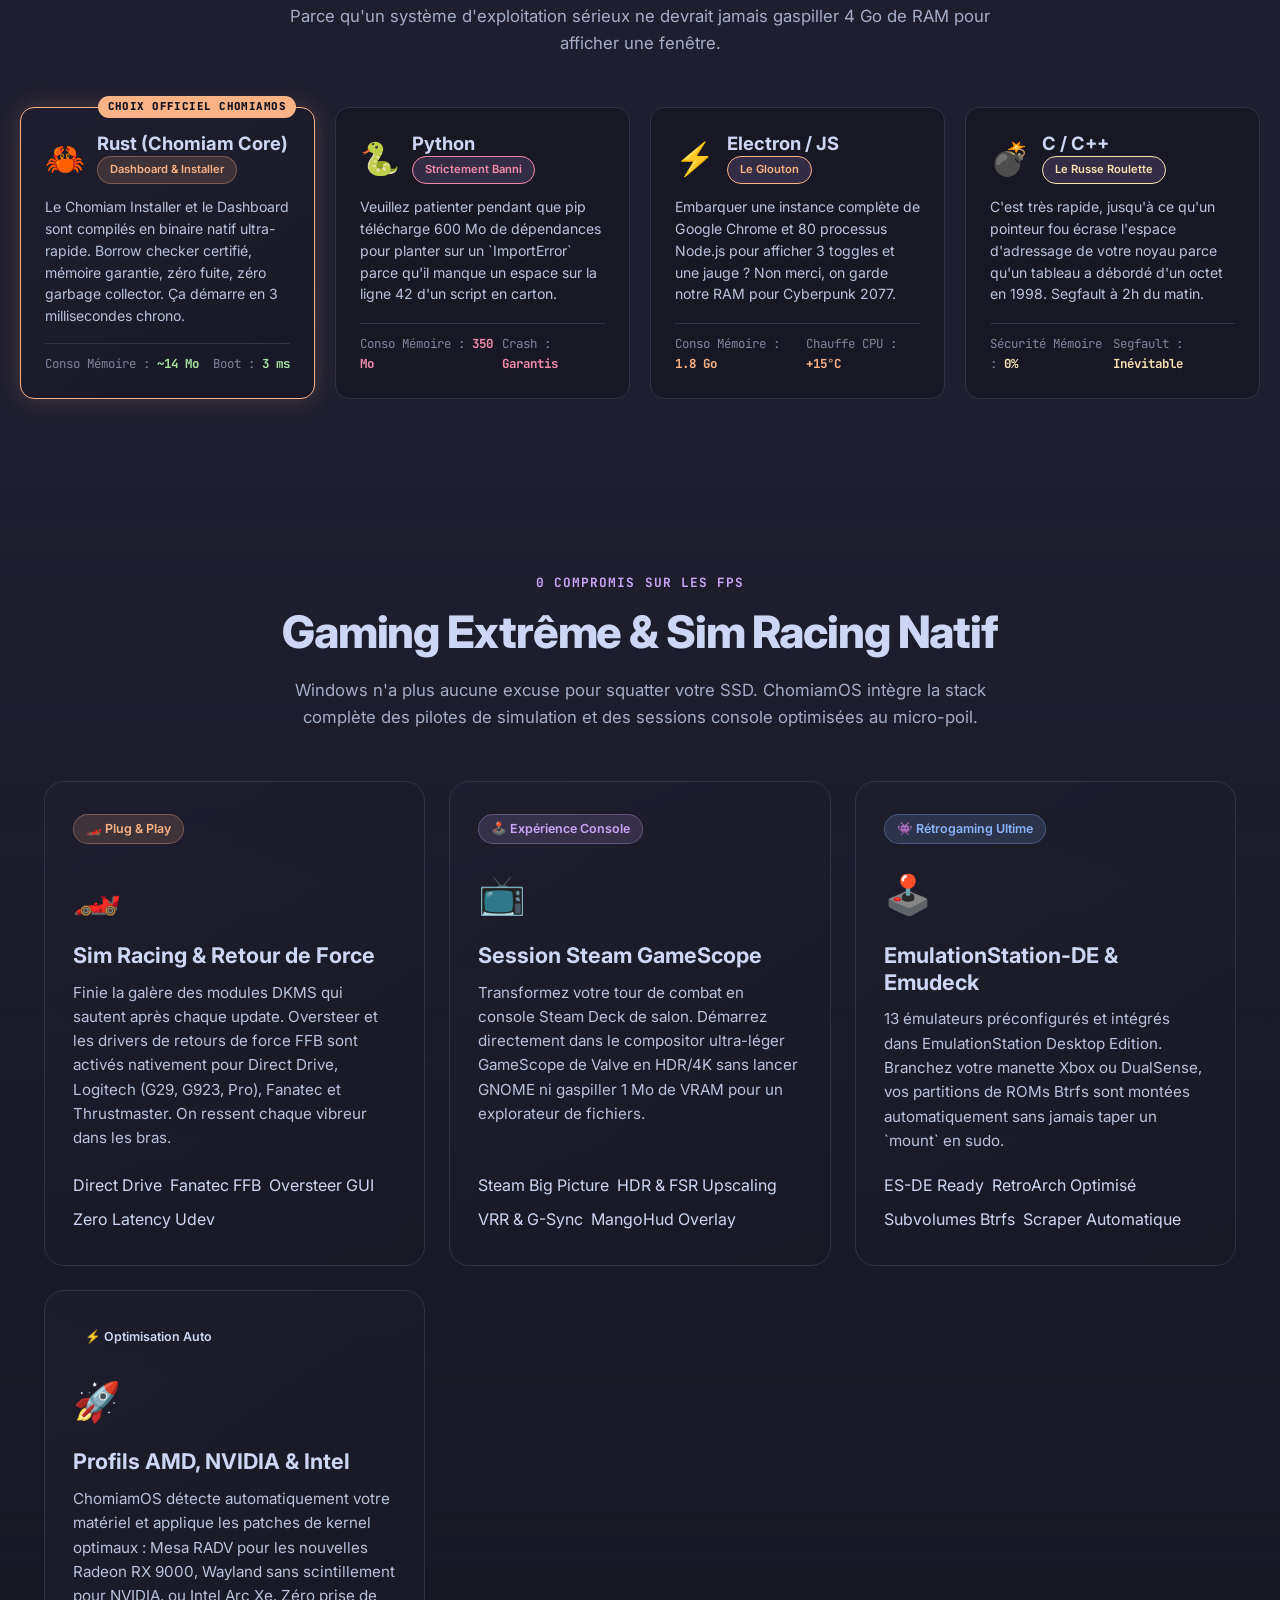
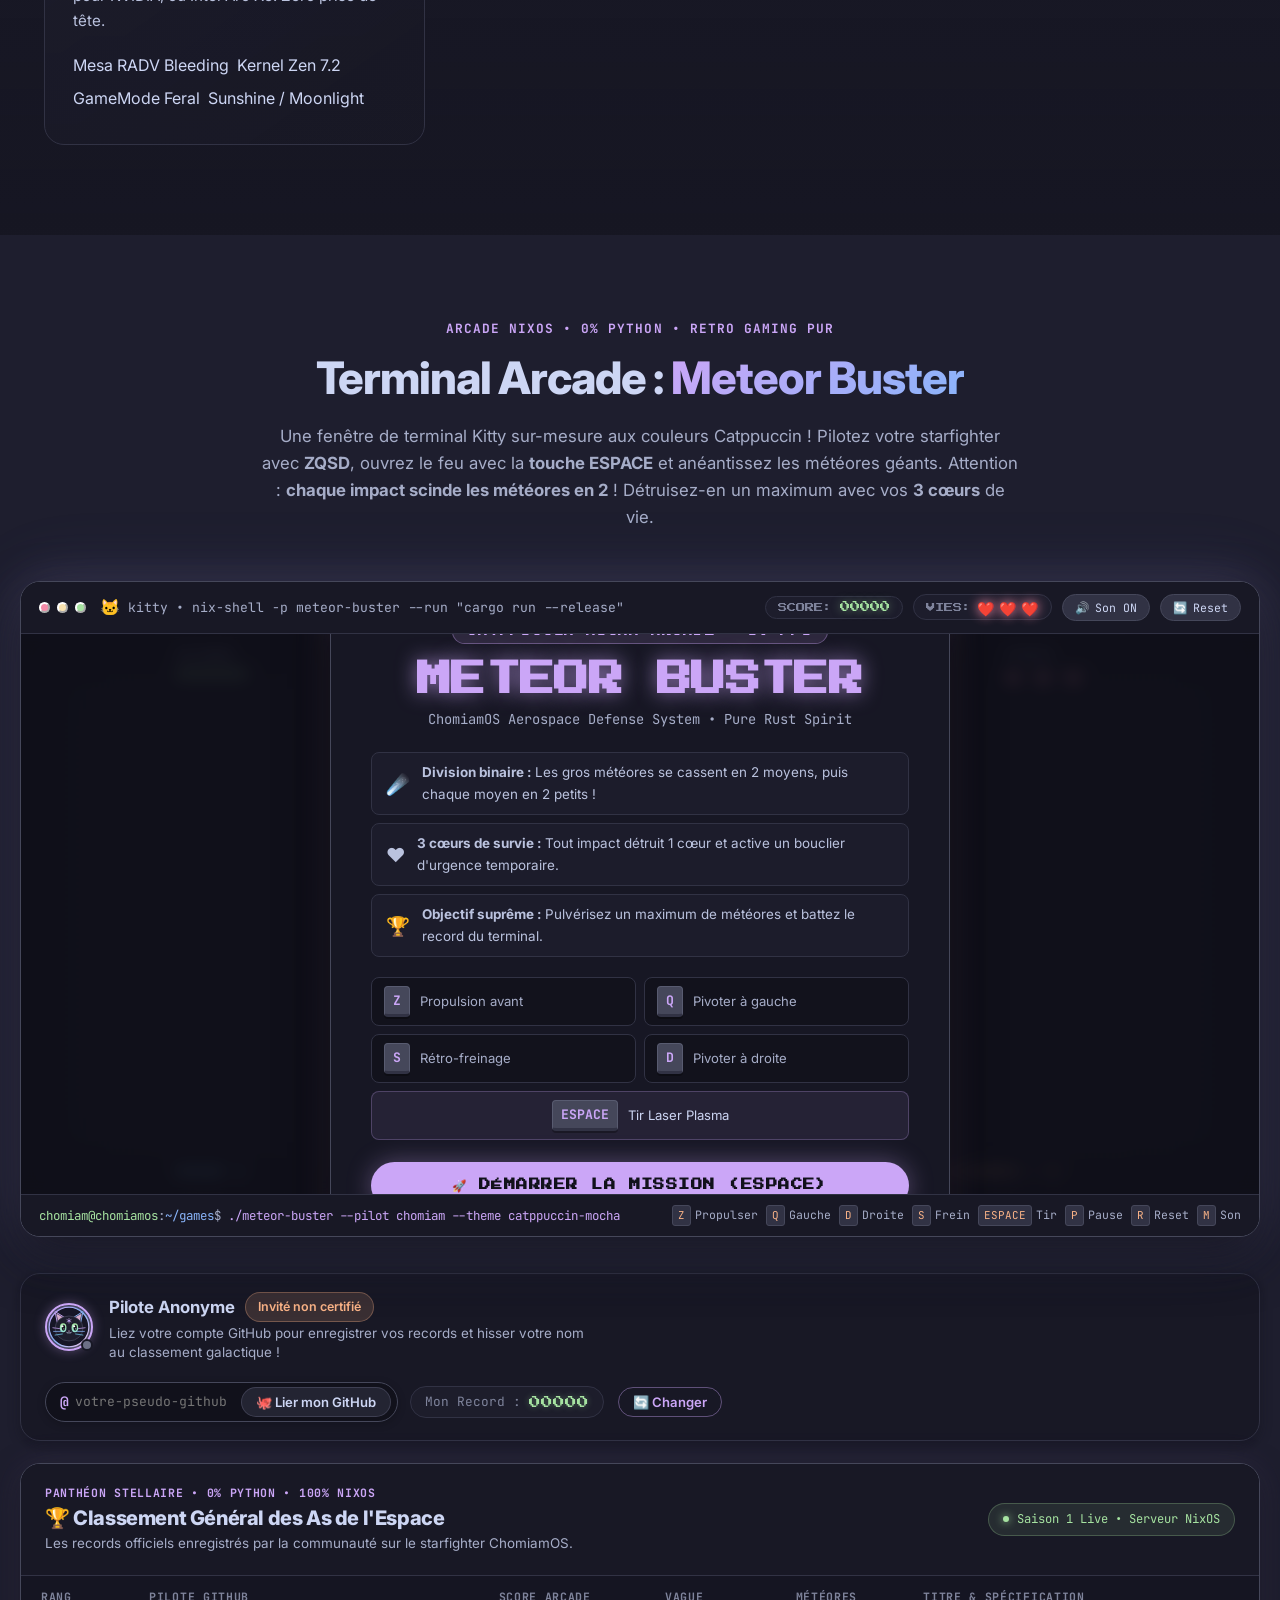
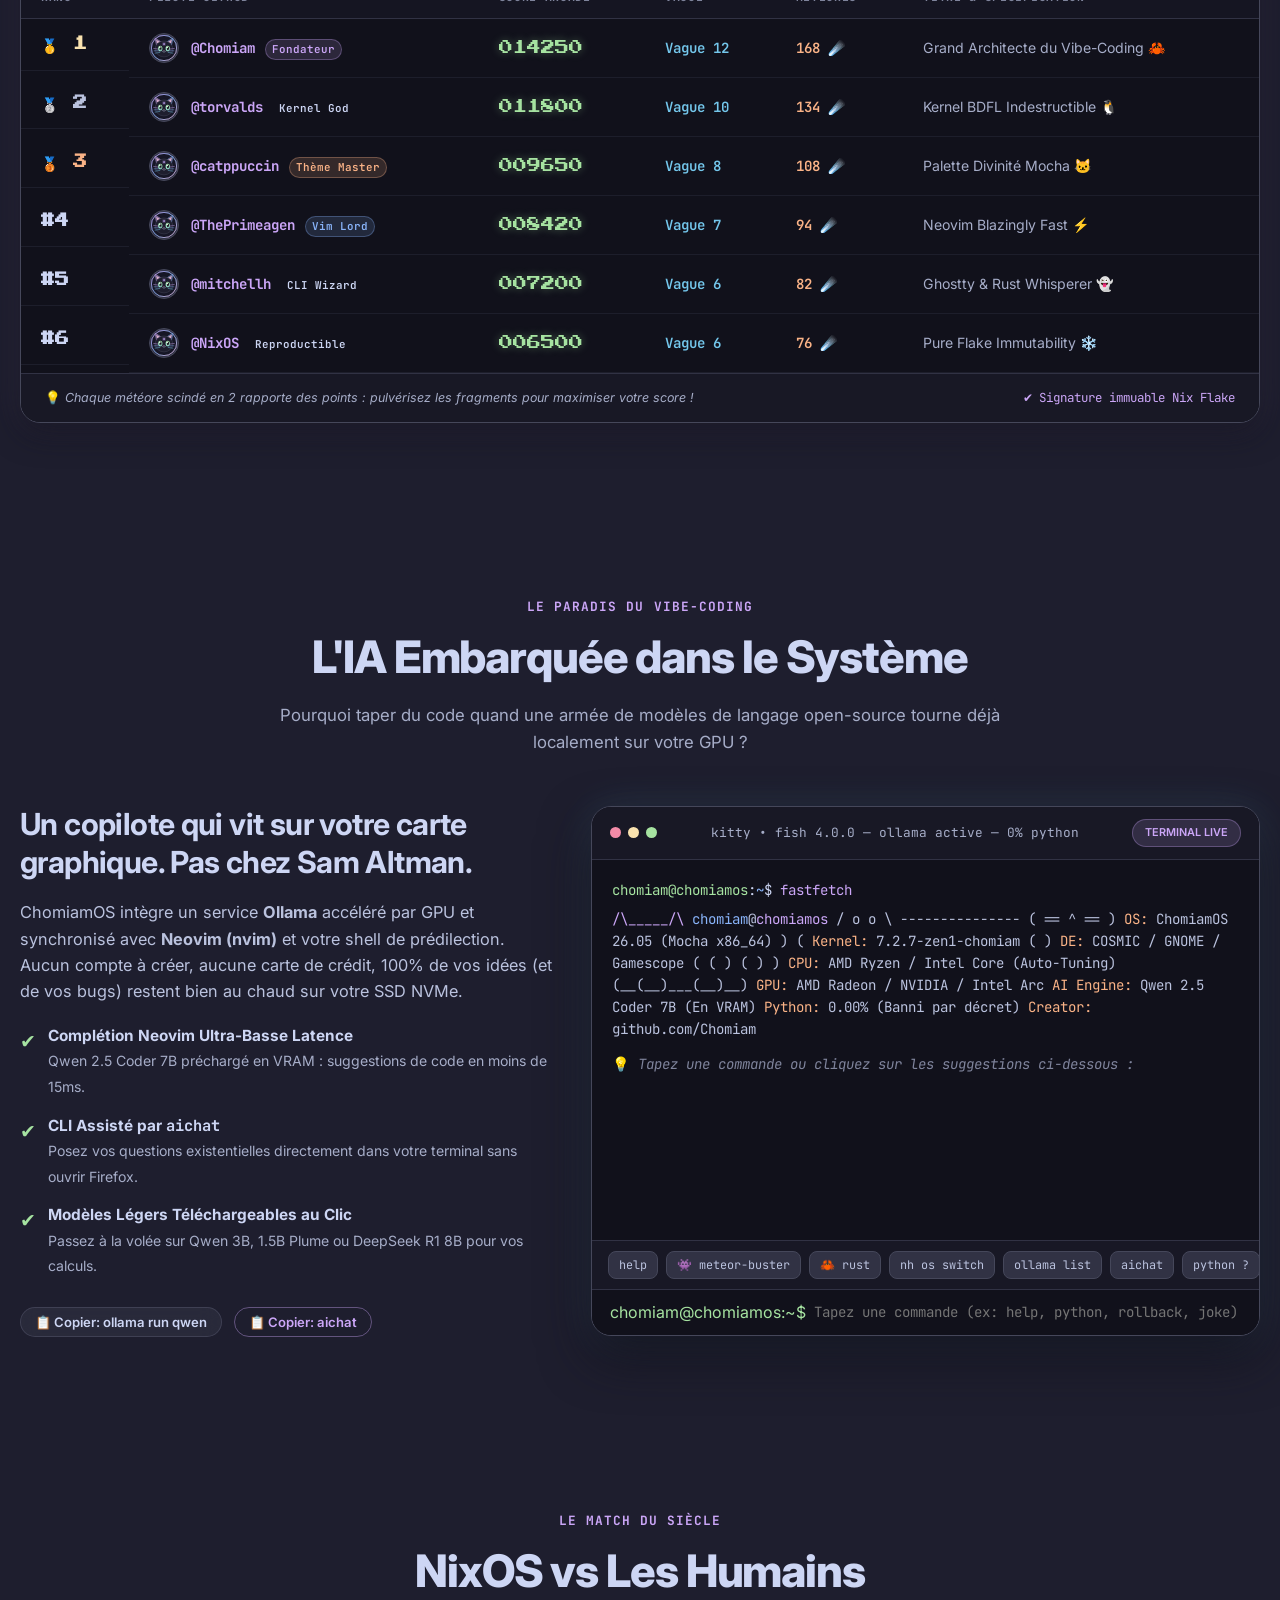
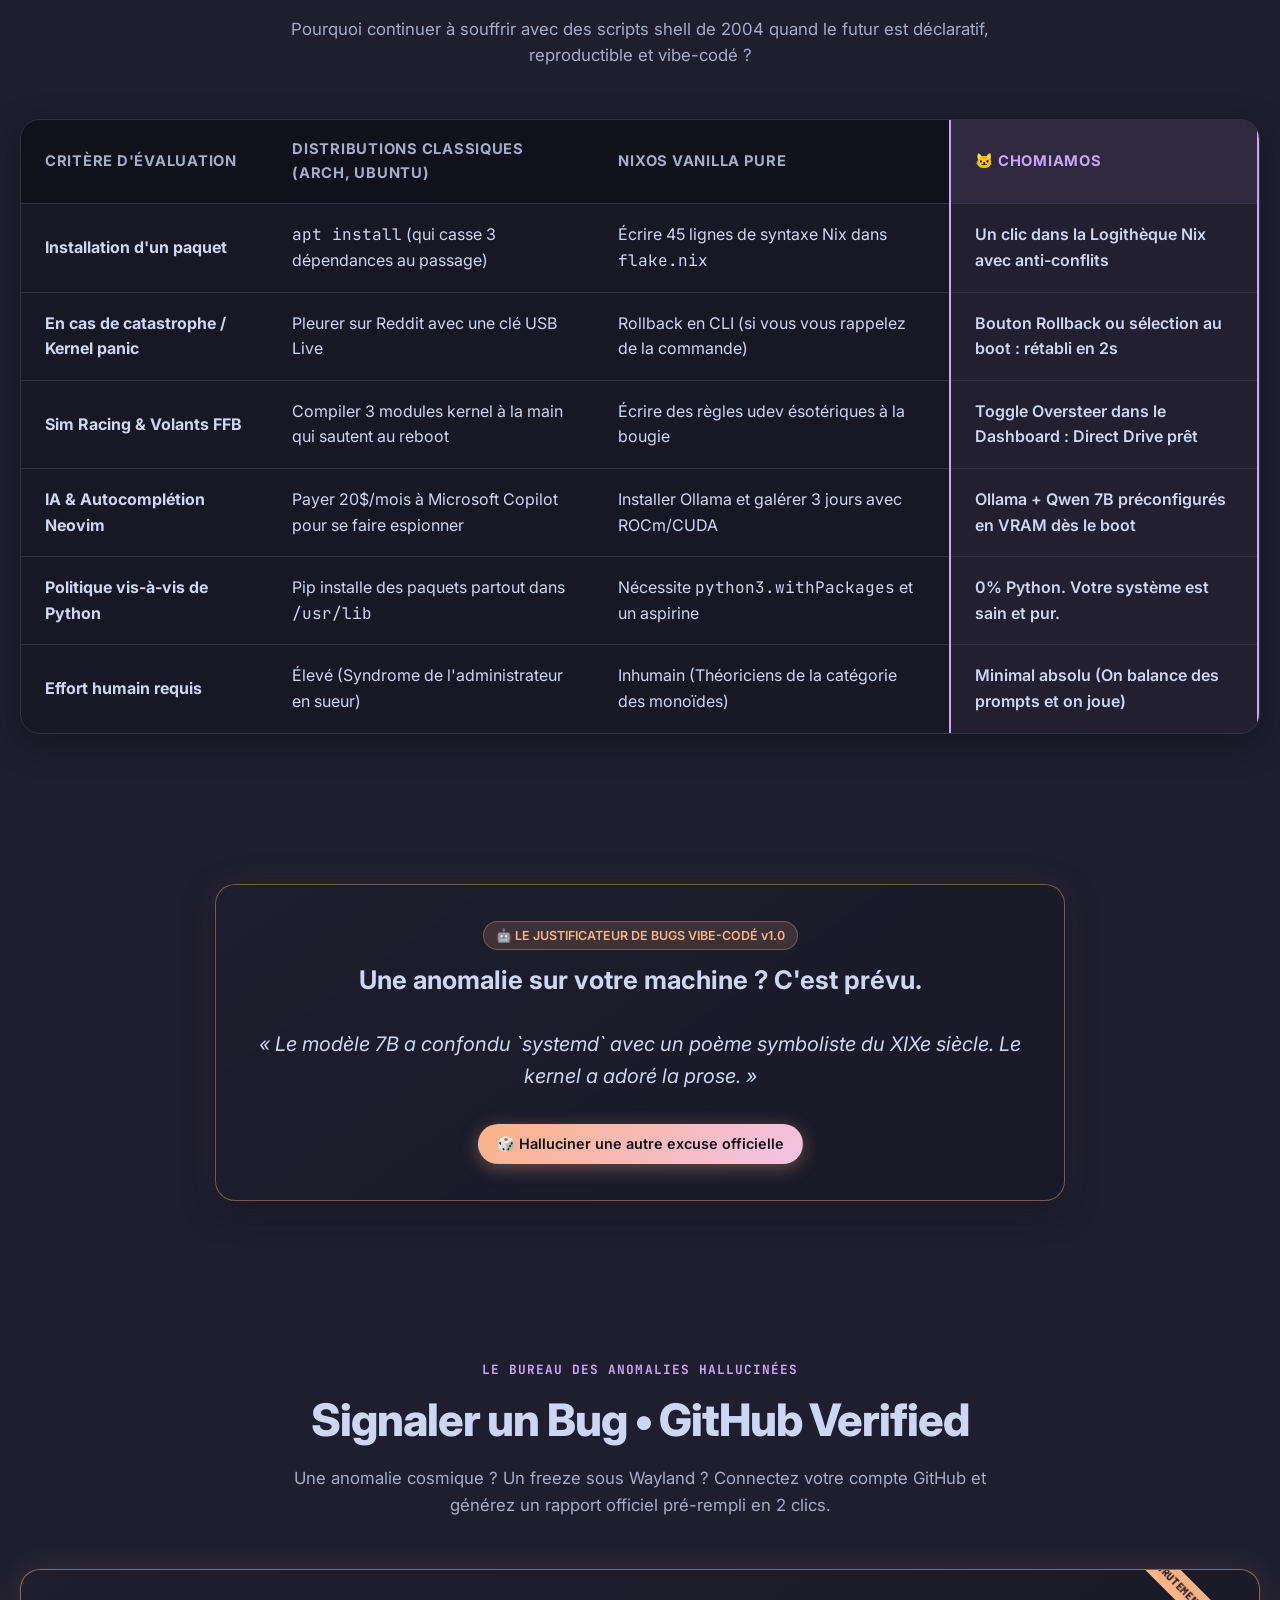
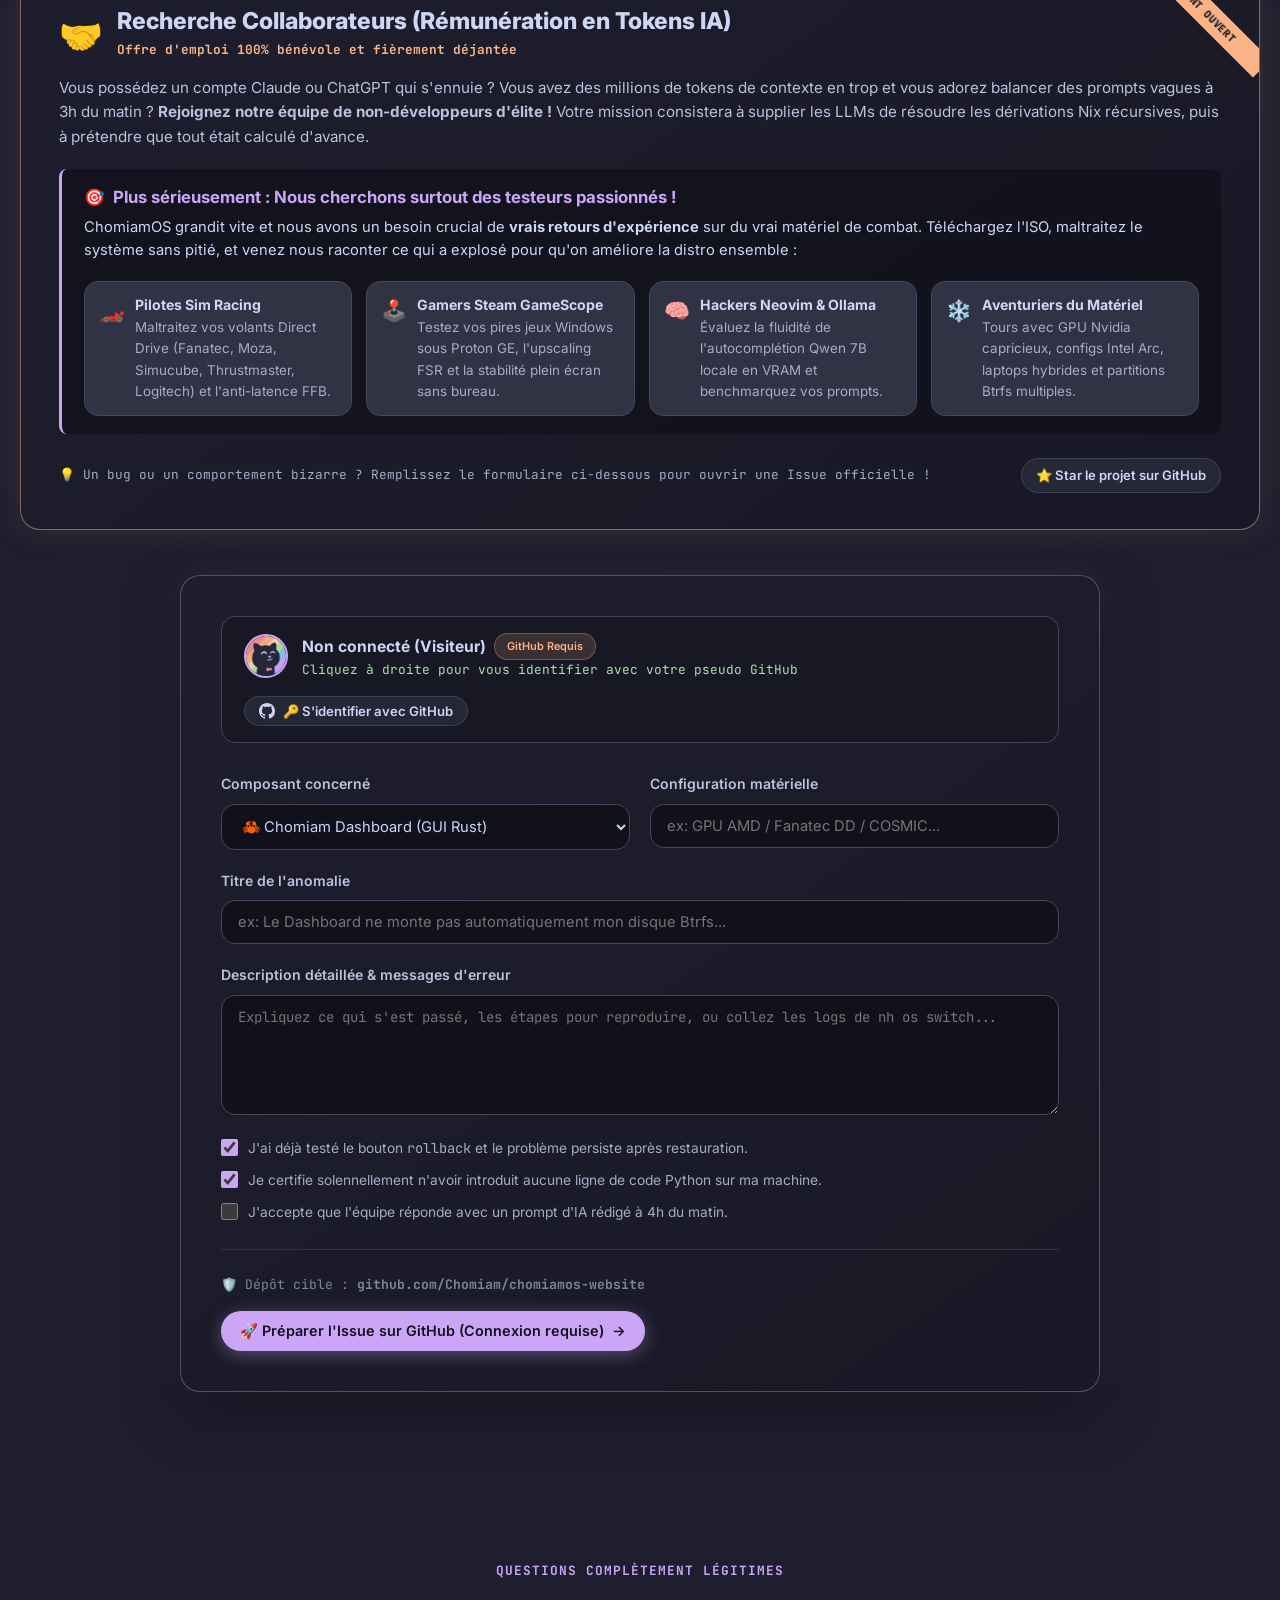
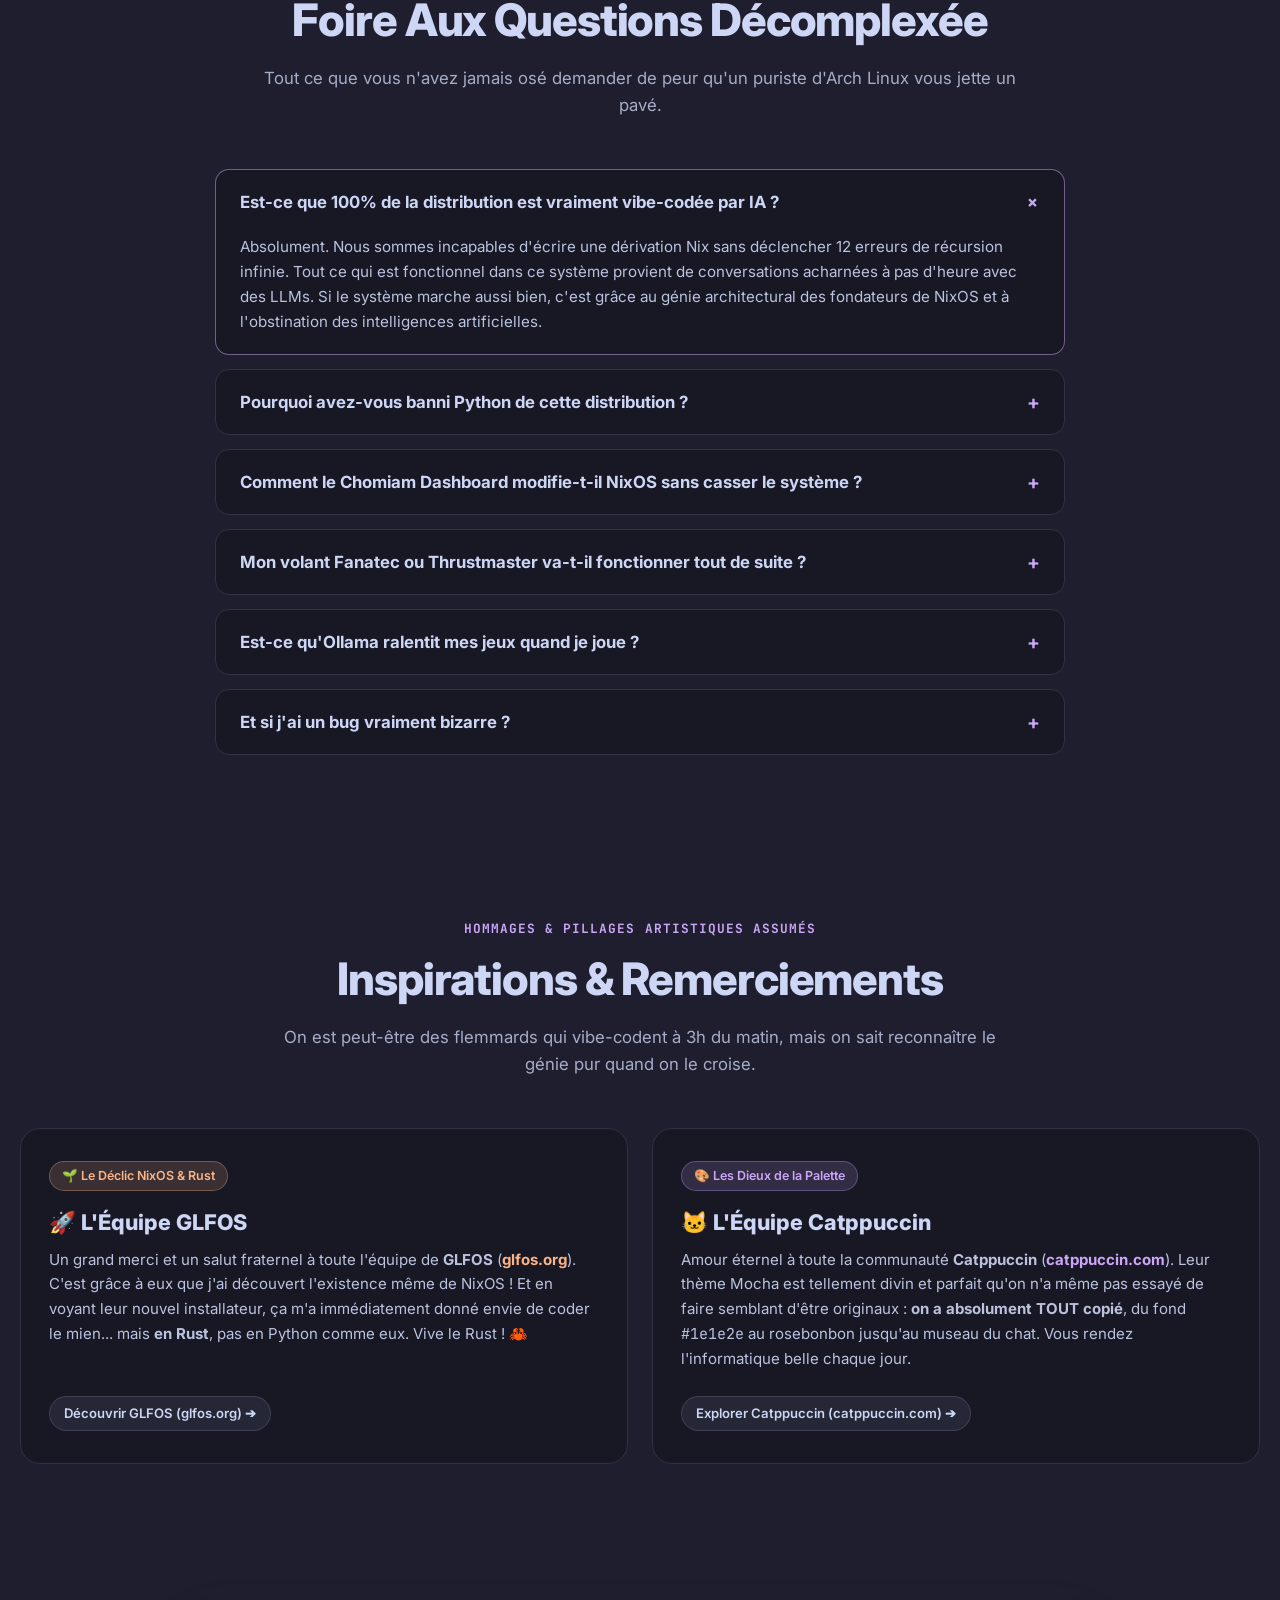
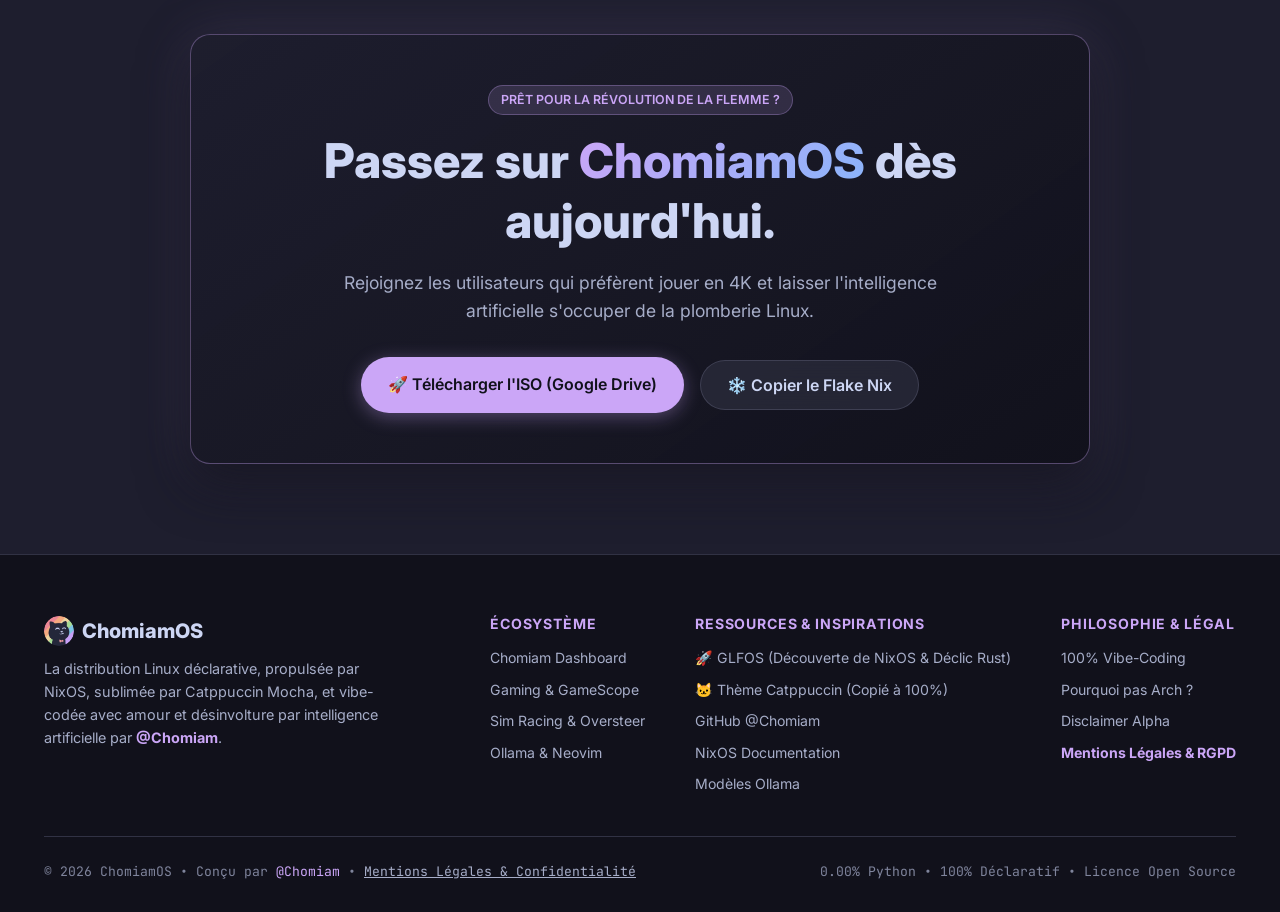
==== commit e0346a10: "feat(arcade): add GitHub leaderboard Hall of Fame with pilot profiles and score certification" ====
--- a/index.html
+++ b/index.html
@@ -655,6 +655,11 @@
                 🎉 NOUVEAU RECORD HISTORIQUE DU TERMINAL ! 🎉
               </div>
 
+              <!-- GitHub Score Registration Prompt in Game Over -->
+              <div class="gameover-auth-box" id="gameOverAuthBox">
+                <!-- Dynamically populated -->
+              </div>
+
               <button class="btn btn-primary btn-arcade-start" id="arcadeRestartBtn">
                 <span>🔄 NOUVELLE TENTATIVE (ESPACE OU R)</span>
               </button>
@@ -693,6 +698,92 @@
             <span class="hint-tag"><kbd>P</kbd> Pause</span>
             <span class="hint-tag"><kbd>R</kbd> Reset</span>
             <span class="hint-tag"><kbd>M</kbd> Son</span>
+          </div>
+        </div>
+      </div>
+
+      <!-- Arcade Hall of Fame & GitHub Leaderboard -->
+      <div class="arcade-leaderboard-section" id="arcadeLeaderboardSection">
+        <!-- Pilot Profile & GitHub Auth Sync -->
+        <div class="arcade-pilot-banner" id="arcadePilotBanner">
+          <div class="pilot-identity">
+            <div class="pilot-avatar-wrapper">
+              <img id="arcadePilotAvatar" src="cat-logo.svg" alt="Avatar du Pilote" class="pilot-avatar">
+              <span class="pilot-online-dot" id="pilotOnlineDot"></span>
+            </div>
+            <div class="pilot-info">
+              <div class="pilot-name-row">
+                <span class="pilot-name" id="arcadePilotName">Pilote Anonyme</span>
+                <span class="badge badge-peach" id="arcadePilotBadge">Invité non certifié</span>
+              </div>
+              <p class="pilot-subtext" id="arcadePilotSubtext">
+                Liez votre compte GitHub pour enregistrer vos records et hisser votre nom au classement galactique !
+              </p>
+            </div>
+          </div>
+
+          <div class="pilot-auth-actions">
+            <!-- Non-connected input form -->
+            <div class="pilot-input-group" id="arcadePilotInputGroup">
+              <span class="gh-at-prefix">@</span>
+              <input type="text" id="arcadeGhInput" class="arcade-gh-input" placeholder="votre-pseudo-github" autocomplete="off" spellcheck="false">
+              <button class="btn btn-secondary btn-sm" id="arcadeGhConnectBtn">
+                <span>🐙 Lier mon GitHub</span>
+              </button>
+            </div>
+            <!-- Connected badge & change account -->
+            <div class="pilot-connected-actions hidden" id="arcadePilotConnectedActions">
+              <div class="pilot-personal-record">
+                <span class="record-label">Mon Record :</span>
+                <span class="record-val" id="pilotPersonalRecord">00000</span>
+              </div>
+              <button class="btn btn-outline btn-sm" id="arcadeGhChangeBtn" title="Changer de compte GitHub">
+                <span>🔄 Changer</span>
+              </button>
+            </div>
+          </div>
+        </div>
+
+        <!-- Leaderboard Table Card -->
+        <div class="arcade-leaderboard-card">
+          <div class="leaderboard-header">
+            <div class="leaderboard-title-group">
+              <span class="leaderboard-tag">PANTHÉON STELLAIRE • 0% PYTHON • 100% NIXOS</span>
+              <h3 class="leaderboard-title">🏆 Classement Général des As de l'Espace</h3>
+              <p class="leaderboard-desc">Les records officiels enregistrés par la communauté sur le starfighter ChomiamOS.</p>
+            </div>
+            <div class="leaderboard-meta-badge">
+              <span class="pulse-dot"></span>
+              <span>Saison 1 Live • Serveur NixOS</span>
+            </div>
+          </div>
+
+          <div class="leaderboard-table-responsive">
+            <table class="leaderboard-table" id="arcadeLeaderboardTable">
+              <thead>
+                <tr>
+                  <th class="th-rank">Rang</th>
+                  <th class="th-pilot">Pilote GitHub</th>
+                  <th class="th-score">Score Arcade</th>
+                  <th class="th-wave">Vague</th>
+                  <th class="th-kills">Météores</th>
+                  <th class="th-ship">Titre & Spécification</th>
+                </tr>
+              </thead>
+              <tbody id="arcadeLeaderboardBody">
+                <!-- Dynamically populated via JS -->
+              </tbody>
+            </table>
+          </div>
+
+          <div class="leaderboard-footer">
+            <div class="leaderboard-footer-tip">
+              <span>💡 <em>Chaque météore scindé en 2 rapporte des points : pulvérisez les fragments pour maximiser votre score !</em></span>
+            </div>
+            <div class="leaderboard-footer-sync">
+              <span class="sync-icon">✔</span>
+              <span>Signature immuable Nix Flake</span>
+            </div>
           </div>
         </div>
       </div>
--- a/styles.css
+++ b/styles.css
@@ -2865,5 +2865,401 @@
   }
 }
 
-
-
+/* ==========================================================================
+   ARCADE LEADERBOARD & GITHUB PILOT PROFILES
+   Classement Mondial des Pilotes • Hall of Fame Catppuccin
+   ========================================================================== */
+
+.gameover-auth-box {
+  background: rgba(49, 50, 68, 0.45);
+  border: 1px solid var(--surface1);
+  border-radius: var(--radius-sm);
+  padding: 10px 16px;
+  margin-bottom: 18px;
+  font-size: 0.82rem;
+  color: var(--subtext1);
+  text-align: center;
+  width: 100%;
+}
+
+.gameover-auth-box a, .gameover-auth-btn {
+  color: var(--mauve);
+  font-weight: 700;
+  text-decoration: underline;
+  cursor: pointer;
+}
+
+.arcade-leaderboard-section {
+  margin-top: 36px;
+  display: flex;
+  flex-direction: column;
+  gap: 22px;
+  width: 100%;
+}
+
+/* Pilot Authentication Banner */
+.arcade-pilot-banner {
+  background: var(--mantle);
+  border: 1px solid var(--surface0);
+  border-radius: var(--radius-lg);
+  padding: 18px 24px;
+  display: flex;
+  align-items: center;
+  justify-content: space-between;
+  gap: 20px;
+  flex-wrap: wrap;
+  box-shadow: var(--shadow-sm);
+}
+
+.pilot-identity {
+  display: flex;
+  align-items: center;
+  gap: 16px;
+}
+
+.pilot-avatar-wrapper {
+  position: relative;
+  width: 48px;
+  height: 48px;
+  flex-shrink: 0;
+}
+
+.pilot-avatar {
+  width: 100%;
+  height: 100%;
+  border-radius: 50%;
+  object-fit: cover;
+  border: 2px solid var(--mauve);
+  box-shadow: 0 0 12px rgba(203, 166, 247, 0.35);
+  background: var(--surface0);
+}
+
+.pilot-online-dot {
+  position: absolute;
+  bottom: 0;
+  right: 0;
+  width: 12px;
+  height: 12px;
+  border-radius: 50%;
+  background: var(--overlay0);
+  border: 2px solid var(--mantle);
+  transition: background var(--transition-normal);
+}
+
+.pilot-online-dot.active {
+  background: var(--green);
+  box-shadow: 0 0 8px var(--green);
+}
+
+.pilot-info {
+  display: flex;
+  flex-direction: column;
+  gap: 2px;
+}
+
+.pilot-name-row {
+  display: flex;
+  align-items: center;
+  gap: 10px;
+}
+
+.pilot-name {
+  font-weight: 700;
+  font-size: 1.05rem;
+  color: var(--text);
+}
+
+.pilot-subtext {
+  font-size: 0.84rem;
+  color: var(--subtext0);
+  max-width: 480px;
+  line-height: 1.4;
+}
+
+.pilot-auth-actions {
+  display: flex;
+  align-items: center;
+  gap: 12px;
+  flex-shrink: 0;
+}
+
+.pilot-input-group {
+  display: flex;
+  align-items: center;
+  background: var(--crust);
+  border: 1px solid var(--surface1);
+  border-radius: var(--radius-full);
+  padding: 4px 6px 4px 14px;
+  gap: 6px;
+  box-shadow: 0 2px 8px rgba(0, 0, 0, 0.2);
+  transition: border-color var(--transition-fast);
+}
+
+.pilot-input-group:focus-within {
+  border-color: var(--mauve);
+}
+
+.gh-at-prefix {
+  color: var(--mauve);
+  font-family: var(--font-mono);
+  font-weight: 700;
+  font-size: 0.9rem;
+}
+
+.arcade-gh-input {
+  background: transparent;
+  border: none;
+  outline: none;
+  color: var(--text);
+  font-family: var(--font-mono);
+  font-size: 0.82rem;
+  width: 160px;
+}
+
+.pilot-connected-actions {
+  display: flex;
+  align-items: center;
+  gap: 14px;
+}
+
+.pilot-personal-record {
+  display: flex;
+  align-items: center;
+  gap: 8px;
+  background: rgba(30, 30, 46, 0.8);
+  border: 1px solid var(--surface0);
+  border-radius: var(--radius-full);
+  padding: 5px 14px;
+  font-family: var(--font-mono);
+  font-size: 0.8rem;
+}
+
+.pilot-personal-record .record-label {
+  color: var(--overlay1);
+}
+
+.pilot-personal-record .record-val {
+  font-family: var(--font-arcade);
+  font-size: 0.72rem;
+  color: var(--green);
+  text-shadow: 0 0 6px rgba(166, 227, 161, 0.4);
+}
+
+/* Leaderboard Card & Table */
+.arcade-leaderboard-card {
+  background: var(--crust);
+  border: 1px solid var(--surface1);
+  border-radius: var(--radius-lg);
+  overflow: hidden;
+  box-shadow: var(--shadow-md), 0 0 35px rgba(203, 166, 247, 0.1);
+}
+
+.leaderboard-header {
+  padding: 20px 24px;
+  background: var(--mantle);
+  border-bottom: 1px solid var(--surface0);
+  display: flex;
+  justify-content: space-between;
+  align-items: center;
+  gap: 16px;
+  flex-wrap: wrap;
+}
+
+.leaderboard-tag {
+  font-family: var(--font-mono);
+  font-size: 0.72rem;
+  font-weight: 700;
+  color: var(--mauve);
+  letter-spacing: 0.06em;
+  text-transform: uppercase;
+  display: block;
+  margin-bottom: 4px;
+}
+
+.leaderboard-title {
+  font-size: 1.25rem;
+  font-weight: 800;
+  color: var(--text);
+  letter-spacing: -0.02em;
+}
+
+.leaderboard-desc {
+  font-size: 0.84rem;
+  color: var(--subtext0);
+  margin-top: 2px;
+}
+
+.leaderboard-meta-badge {
+  display: inline-flex;
+  align-items: center;
+  gap: 8px;
+  font-family: var(--font-mono);
+  font-size: 0.76rem;
+  color: var(--green);
+  background: rgba(166, 227, 161, 0.1);
+  border: 1px solid rgba(166, 227, 161, 0.25);
+  padding: 6px 14px;
+  border-radius: var(--radius-full);
+  white-space: nowrap;
+}
+
+.leaderboard-table-responsive {
+  width: 100%;
+  overflow-x: auto;
+}
+
+.leaderboard-table {
+  width: 100%;
+  border-collapse: collapse;
+  text-align: left;
+}
+
+.leaderboard-table th {
+  padding: 12px 20px;
+  font-family: var(--font-mono);
+  font-size: 0.72rem;
+  text-transform: uppercase;
+  letter-spacing: 0.06em;
+  color: var(--overlay1);
+  border-bottom: 1px solid var(--surface0);
+  background: rgba(24, 24, 37, 0.7);
+  white-space: nowrap;
+}
+
+.leaderboard-table td {
+  padding: 14px 20px;
+  border-bottom: 1px solid rgba(49, 50, 68, 0.4);
+  font-size: 0.88rem;
+  vertical-align: middle;
+  white-space: nowrap;
+  transition: background var(--transition-fast);
+}
+
+.leaderboard-table tr:hover td {
+  background: rgba(30, 30, 46, 0.5);
+}
+
+.leaderboard-table tr.is-current-user td {
+  background: linear-gradient(90deg, rgba(203, 166, 247, 0.14) 0%, rgba(137, 180, 250, 0.05) 100%);
+  border-top: 1px solid rgba(203, 166, 247, 0.3);
+  border-bottom: 1px solid rgba(203, 166, 247, 0.3);
+}
+
+.leaderboard-table tr.is-current-user td:first-child {
+  border-left: 3px solid var(--mauve);
+}
+
+.rank-cell {
+  font-family: var(--font-arcade);
+  font-size: 0.82rem;
+  font-weight: 700;
+  display: flex;
+  align-items: center;
+  gap: 6px;
+}
+
+.rank-1 { color: var(--yellow); }
+.rank-2 { color: var(--subtext1); }
+.rank-3 { color: var(--peach); }
+
+.pilot-cell {
+  display: flex;
+  align-items: center;
+  gap: 12px;
+}
+
+.pilot-cell-avatar {
+  width: 30px;
+  height: 30px;
+  border-radius: 50%;
+  object-fit: cover;
+  border: 1px solid var(--surface1);
+  background: var(--surface0);
+}
+
+.pilot-cell-link {
+  color: var(--mauve);
+  font-weight: 700;
+  font-family: var(--font-mono);
+  font-size: 0.88rem;
+  text-decoration: none;
+  transition: color var(--transition-fast);
+}
+
+.pilot-cell-link:hover {
+  text-decoration: underline;
+  color: var(--pink);
+}
+
+.pilot-cell-tag {
+  font-family: var(--font-mono);
+  font-size: 0.68rem;
+  padding: 1px 6px;
+  border-radius: var(--radius-full);
+}
+
+.score-cell {
+  font-family: var(--font-arcade);
+  font-size: 0.82rem;
+  color: var(--green);
+  text-shadow: 0 0 8px rgba(166, 227, 161, 0.4);
+}
+
+.wave-cell {
+  font-family: var(--font-mono);
+  color: var(--sapphire);
+  font-weight: 600;
+}
+
+.kills-cell {
+  font-family: var(--font-mono);
+  color: var(--peach);
+  font-weight: 600;
+}
+
+.ship-cell {
+  color: var(--subtext0);
+  font-size: 0.82rem;
+}
+
+.leaderboard-footer {
+  padding: 14px 24px;
+  background: var(--mantle);
+  border-top: 1px solid var(--surface0);
+  display: flex;
+  justify-content: space-between;
+  align-items: center;
+  gap: 16px;
+  font-size: 0.78rem;
+  color: var(--subtext0);
+  flex-wrap: wrap;
+}
+
+.leaderboard-footer-sync {
+  display: flex;
+  align-items: center;
+  gap: 6px;
+  color: var(--mauve);
+  font-family: var(--font-mono);
+}
+
+@media (max-width: 768px) {
+  .arcade-pilot-banner {
+    flex-direction: column;
+    align-items: flex-start;
+  }
+  .pilot-auth-actions {
+    width: 100%;
+  }
+  .pilot-input-group {
+    width: 100%;
+    justify-content: space-between;
+  }
+  .arcade-gh-input {
+    width: 100%;
+  }
+}
+
+
+
+
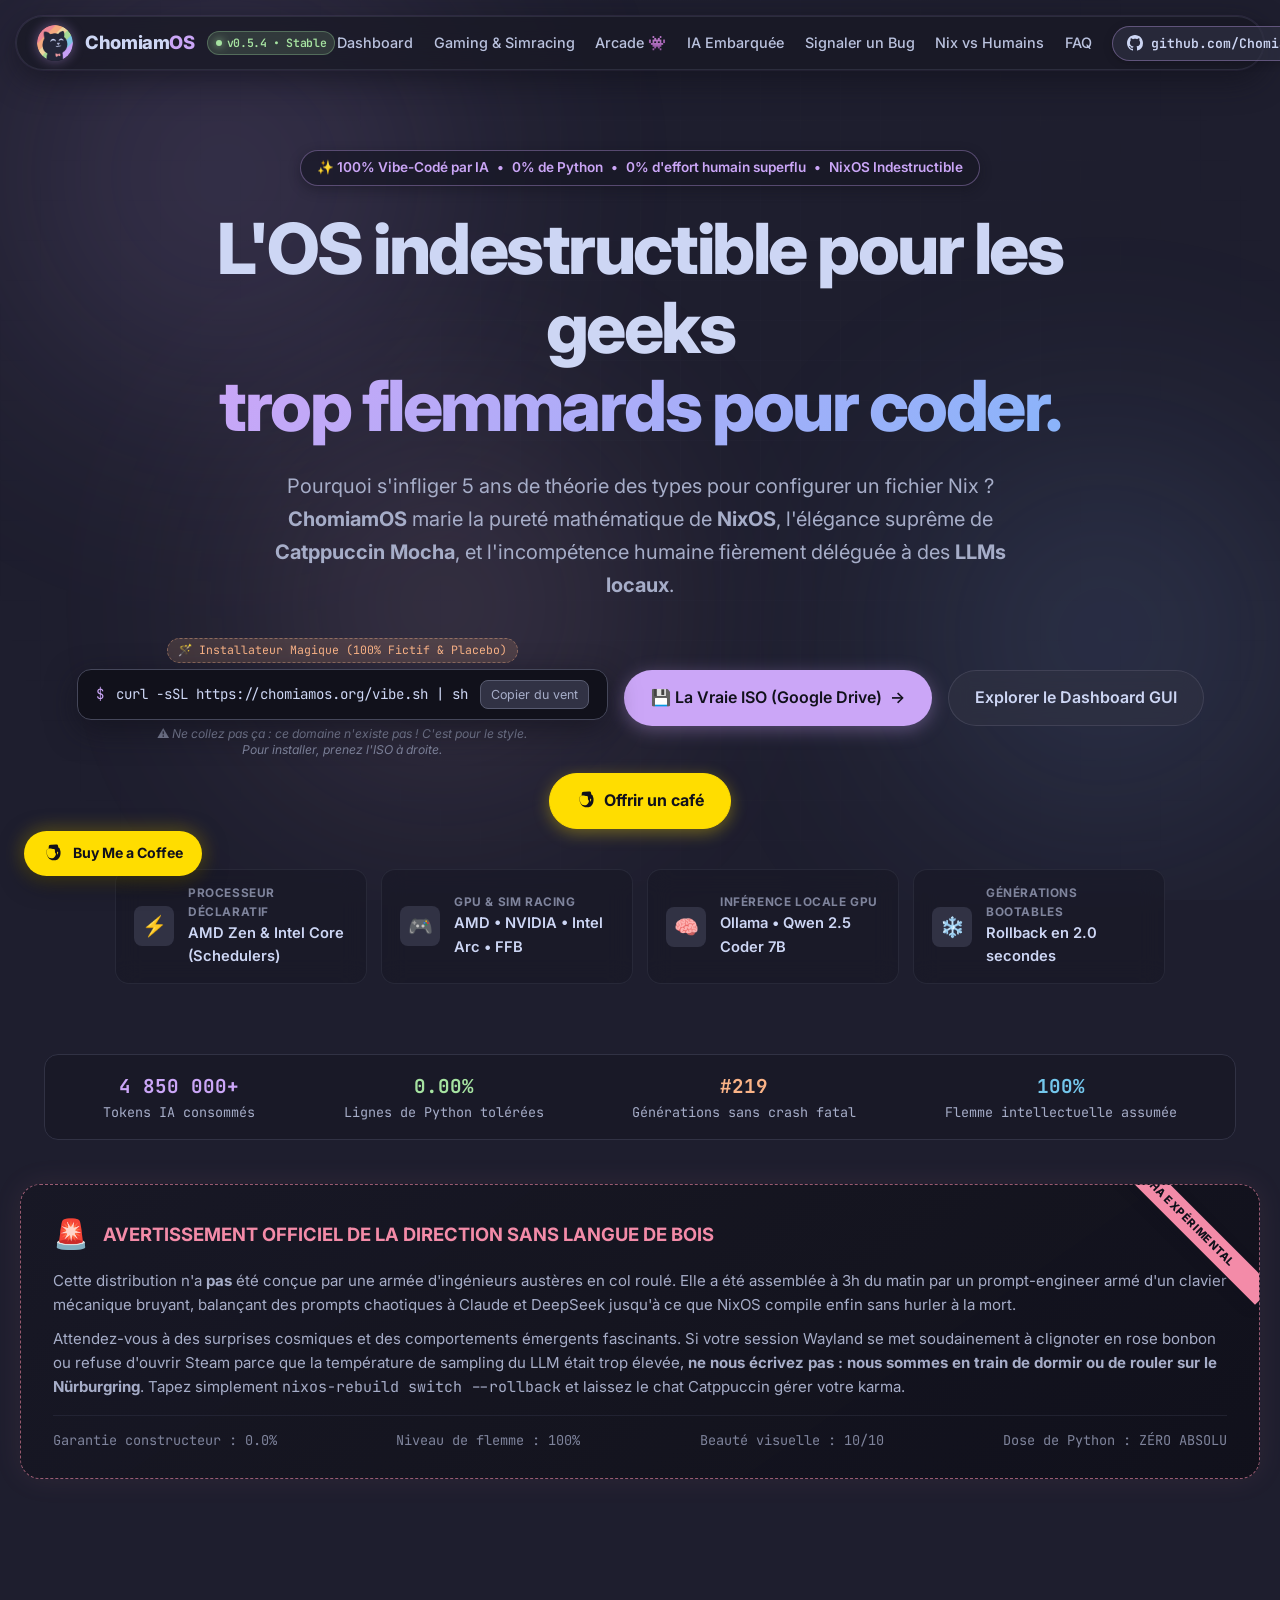
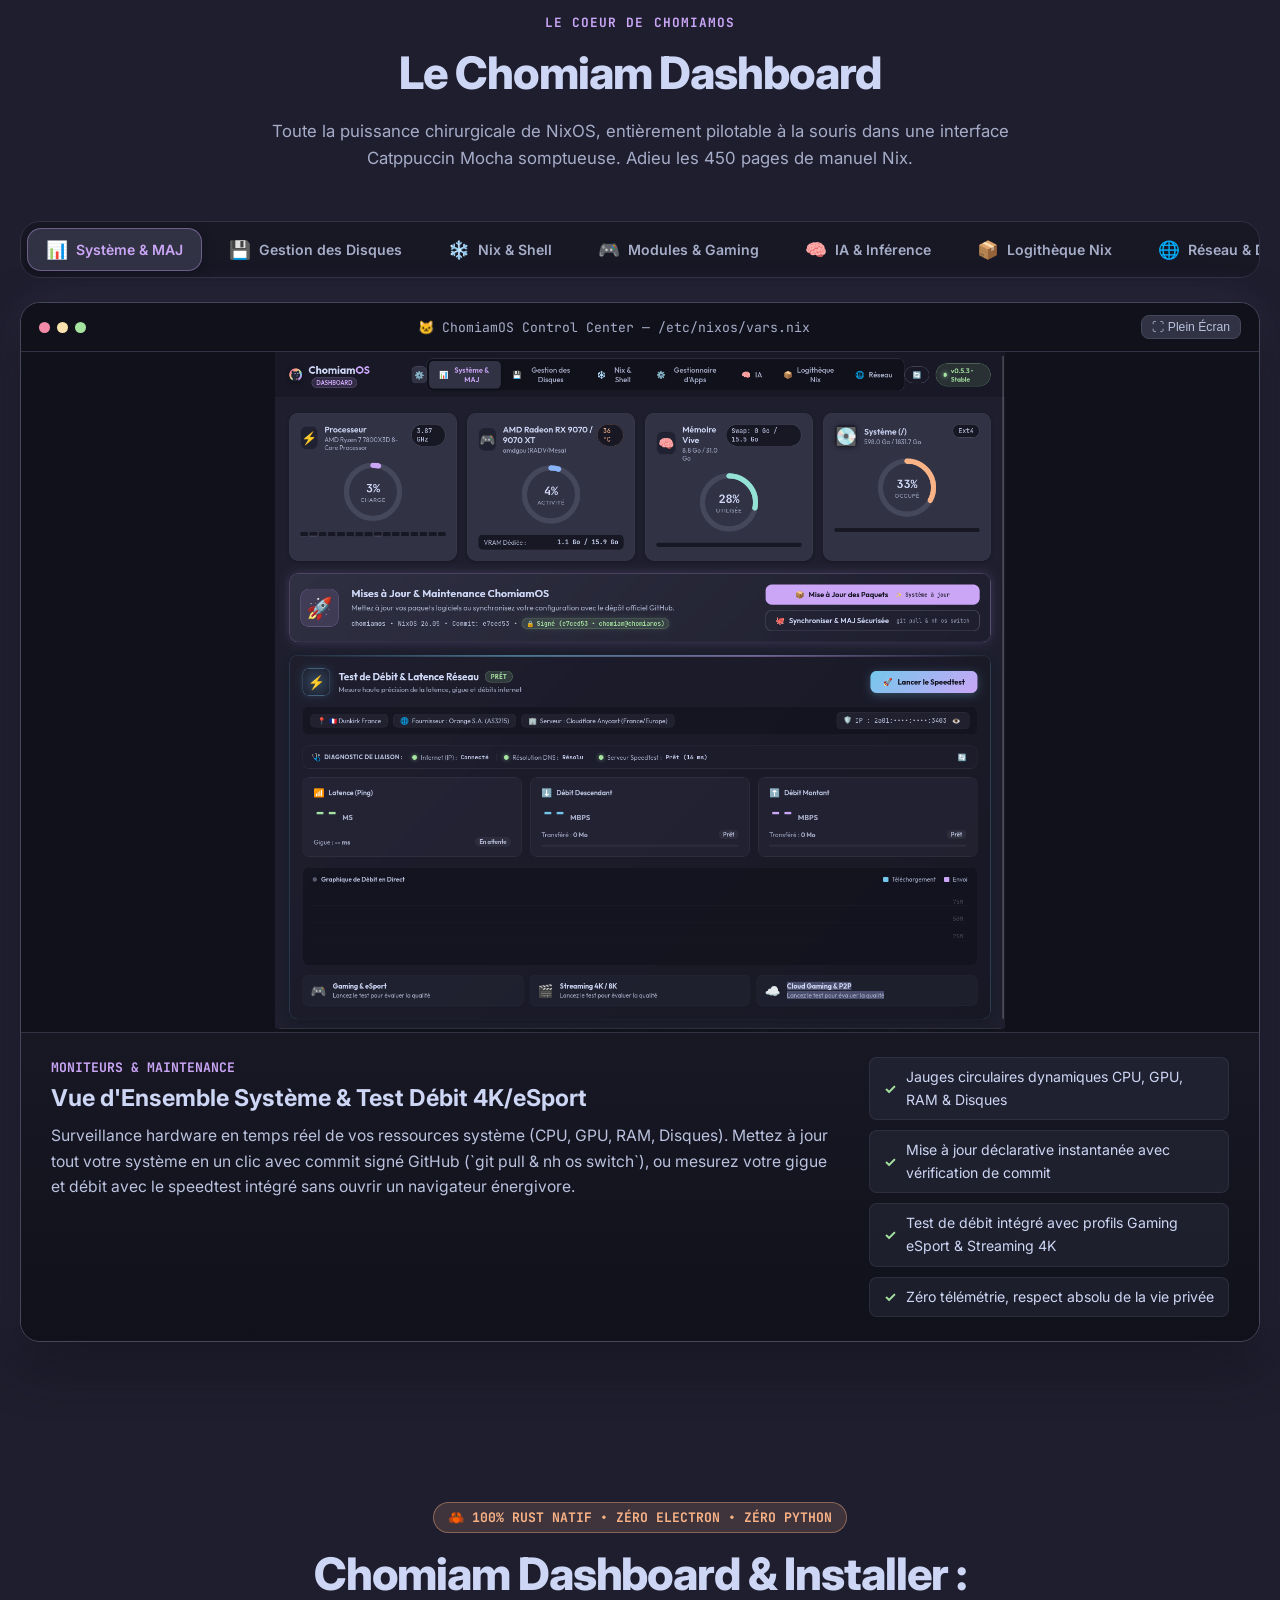
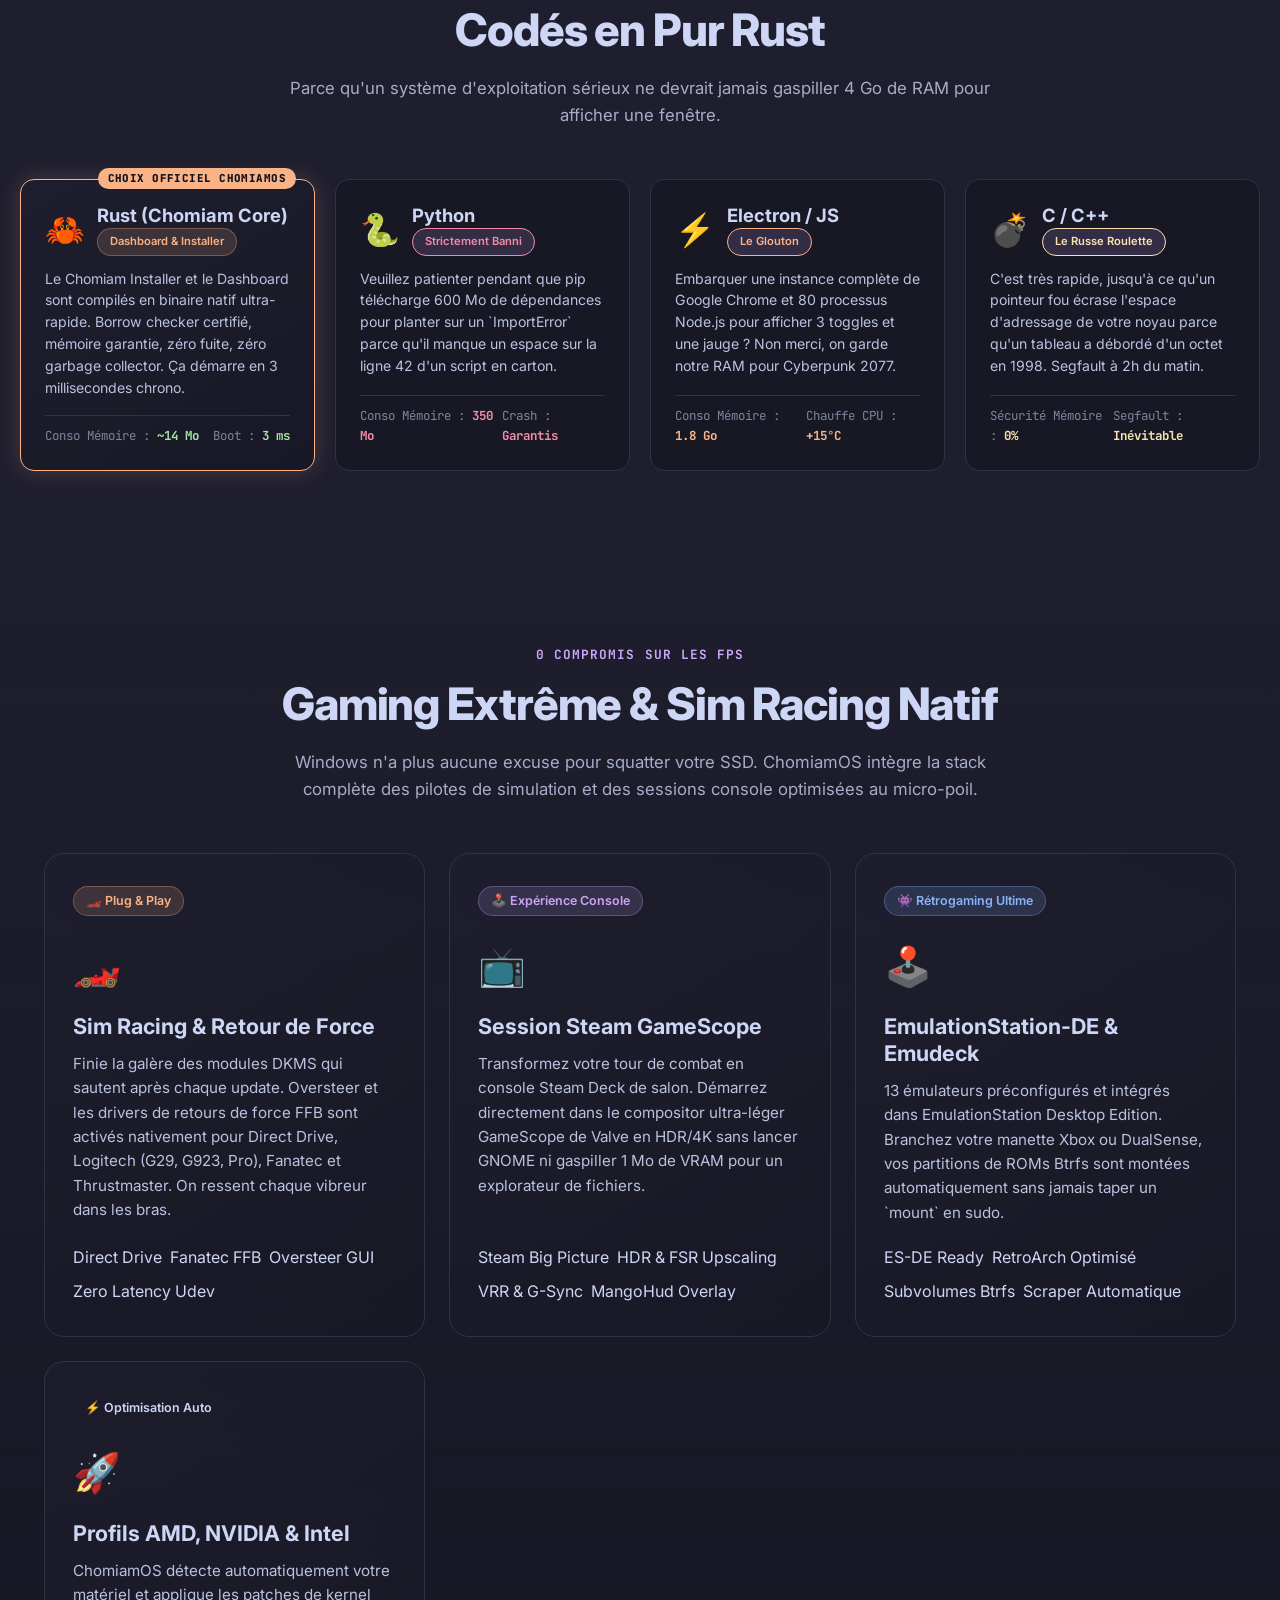
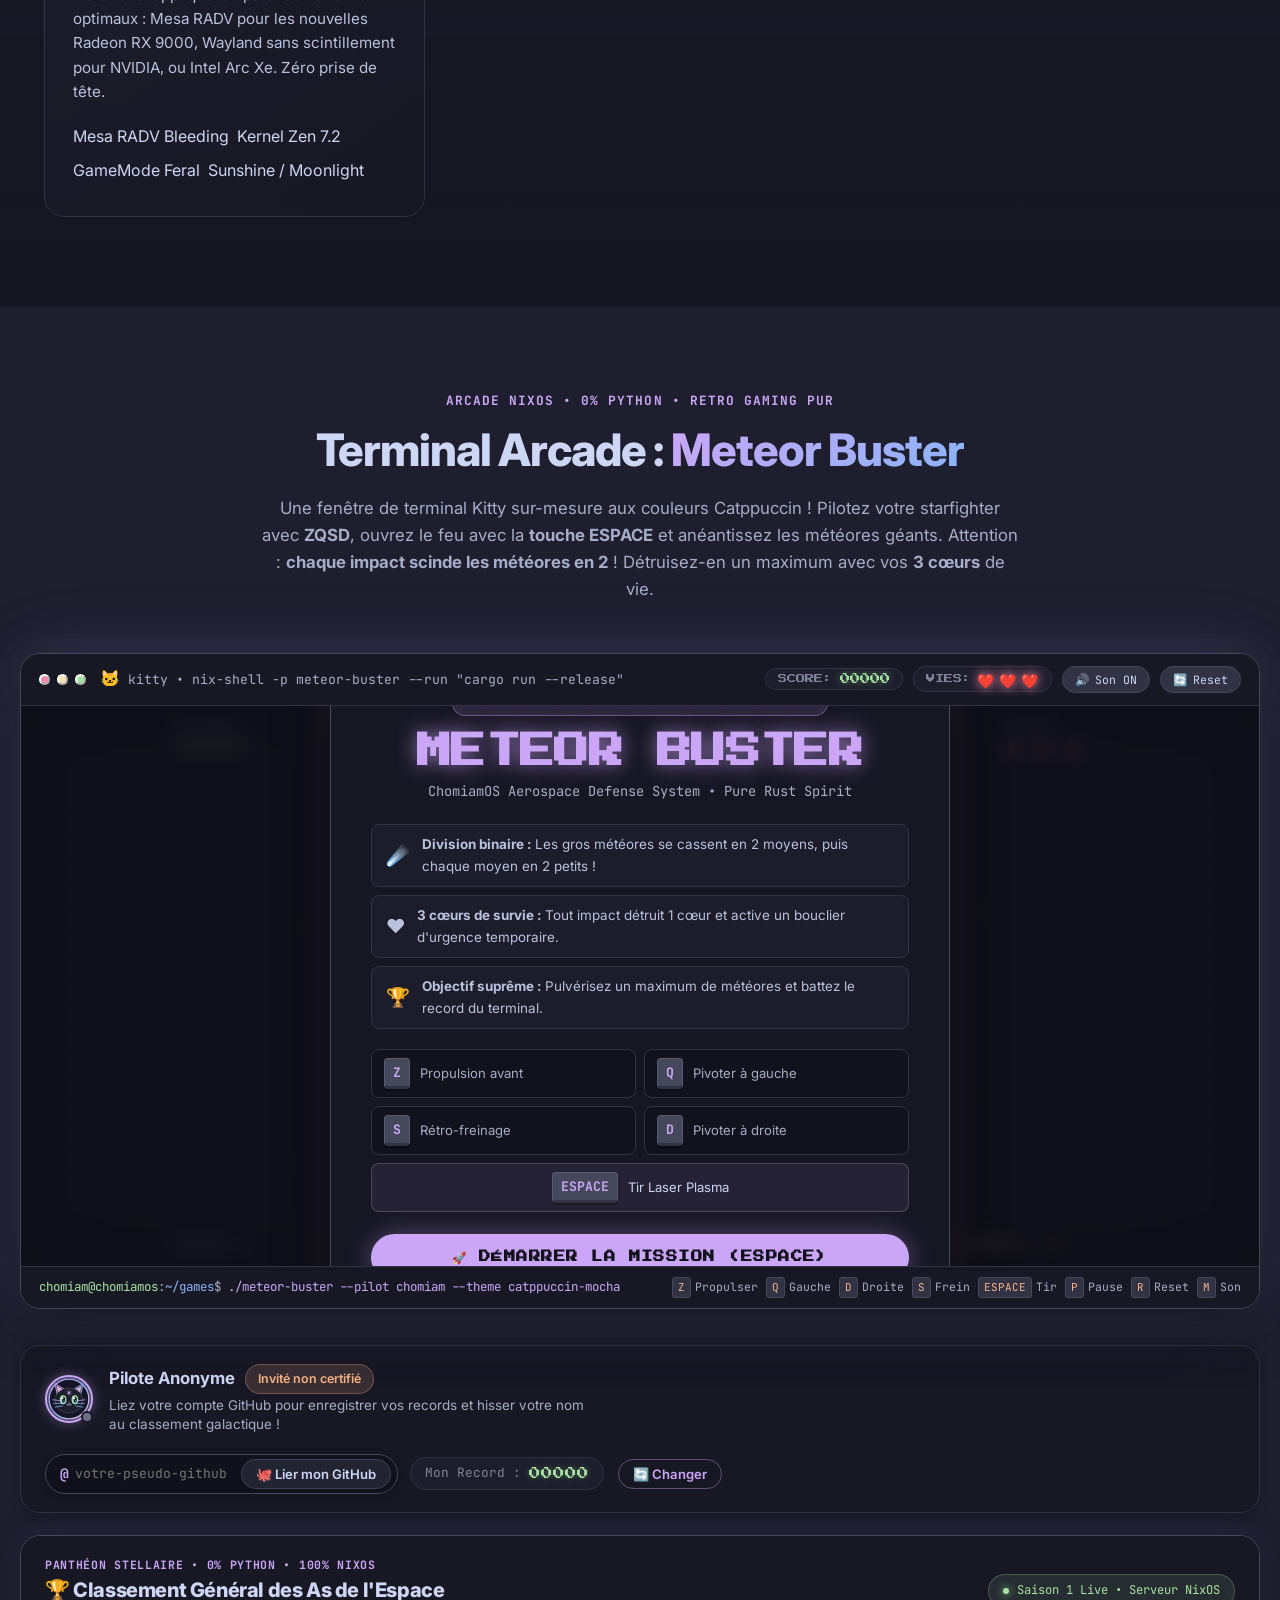
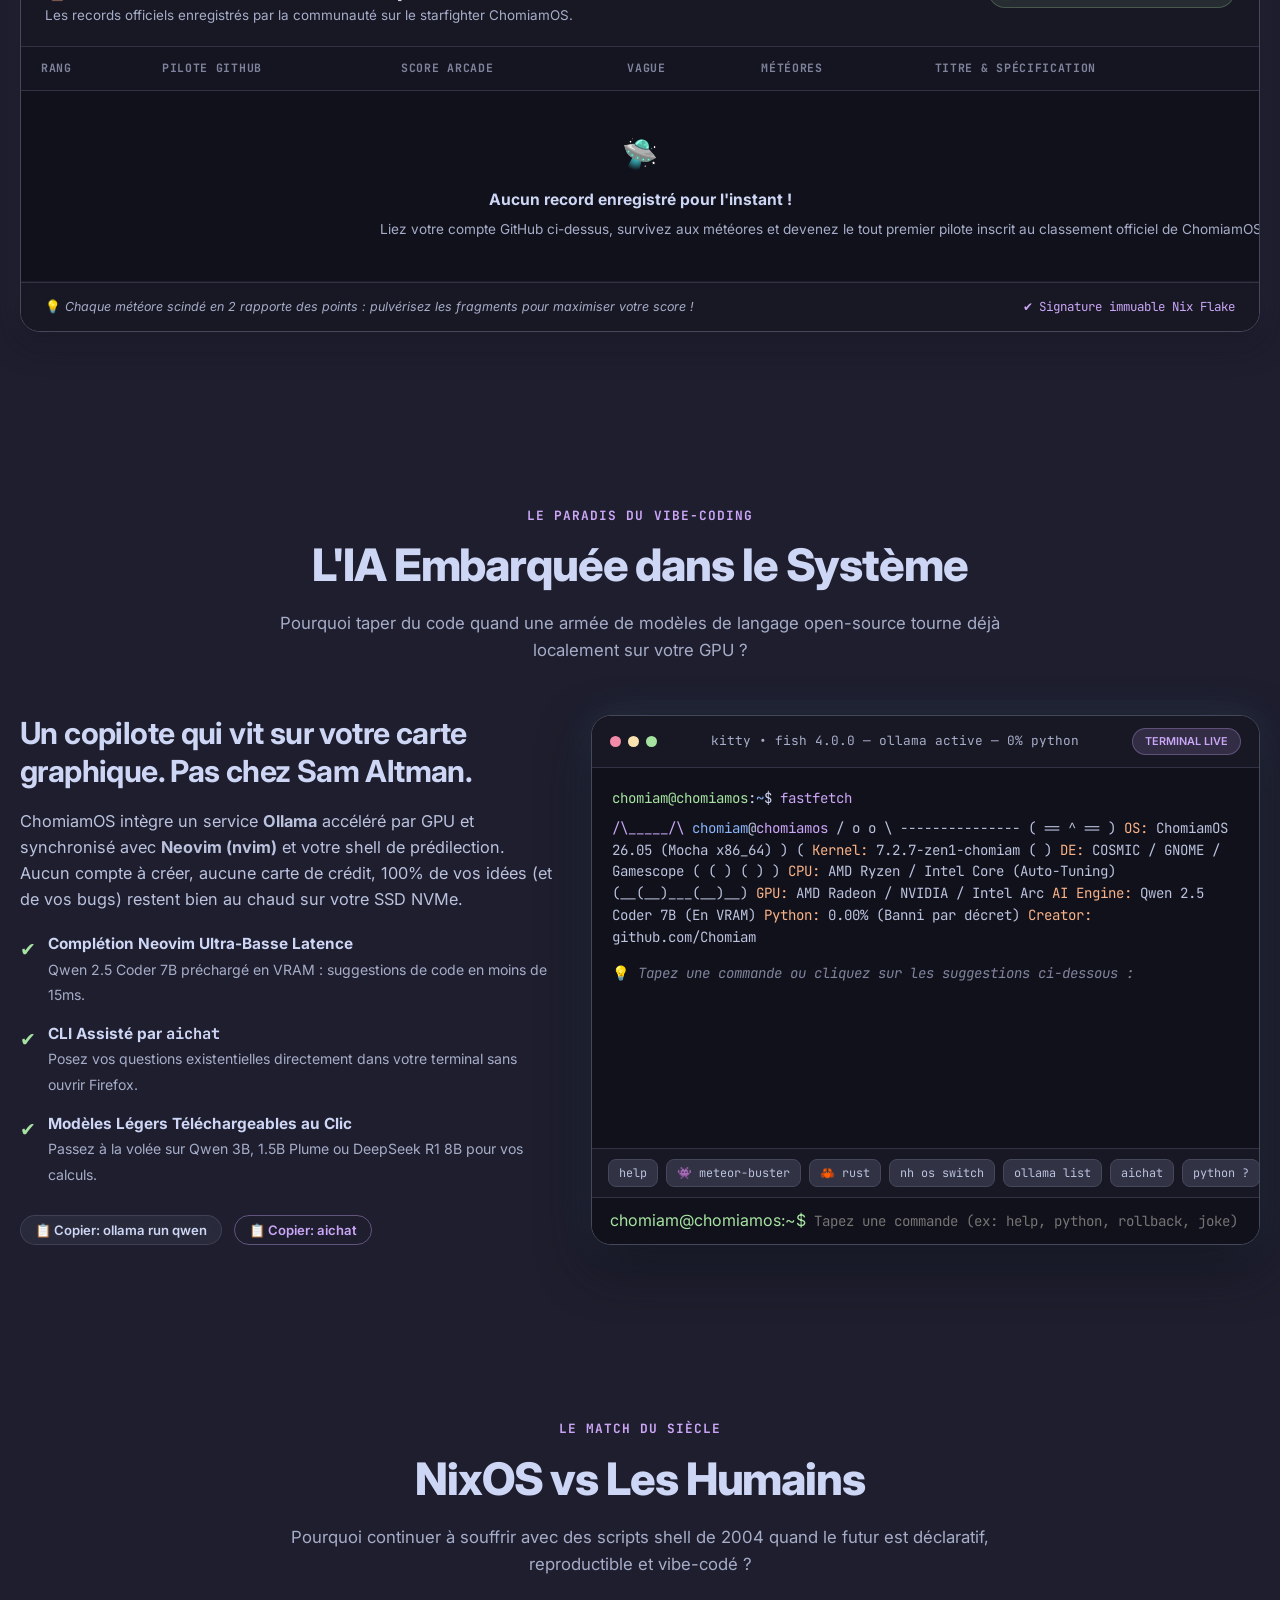
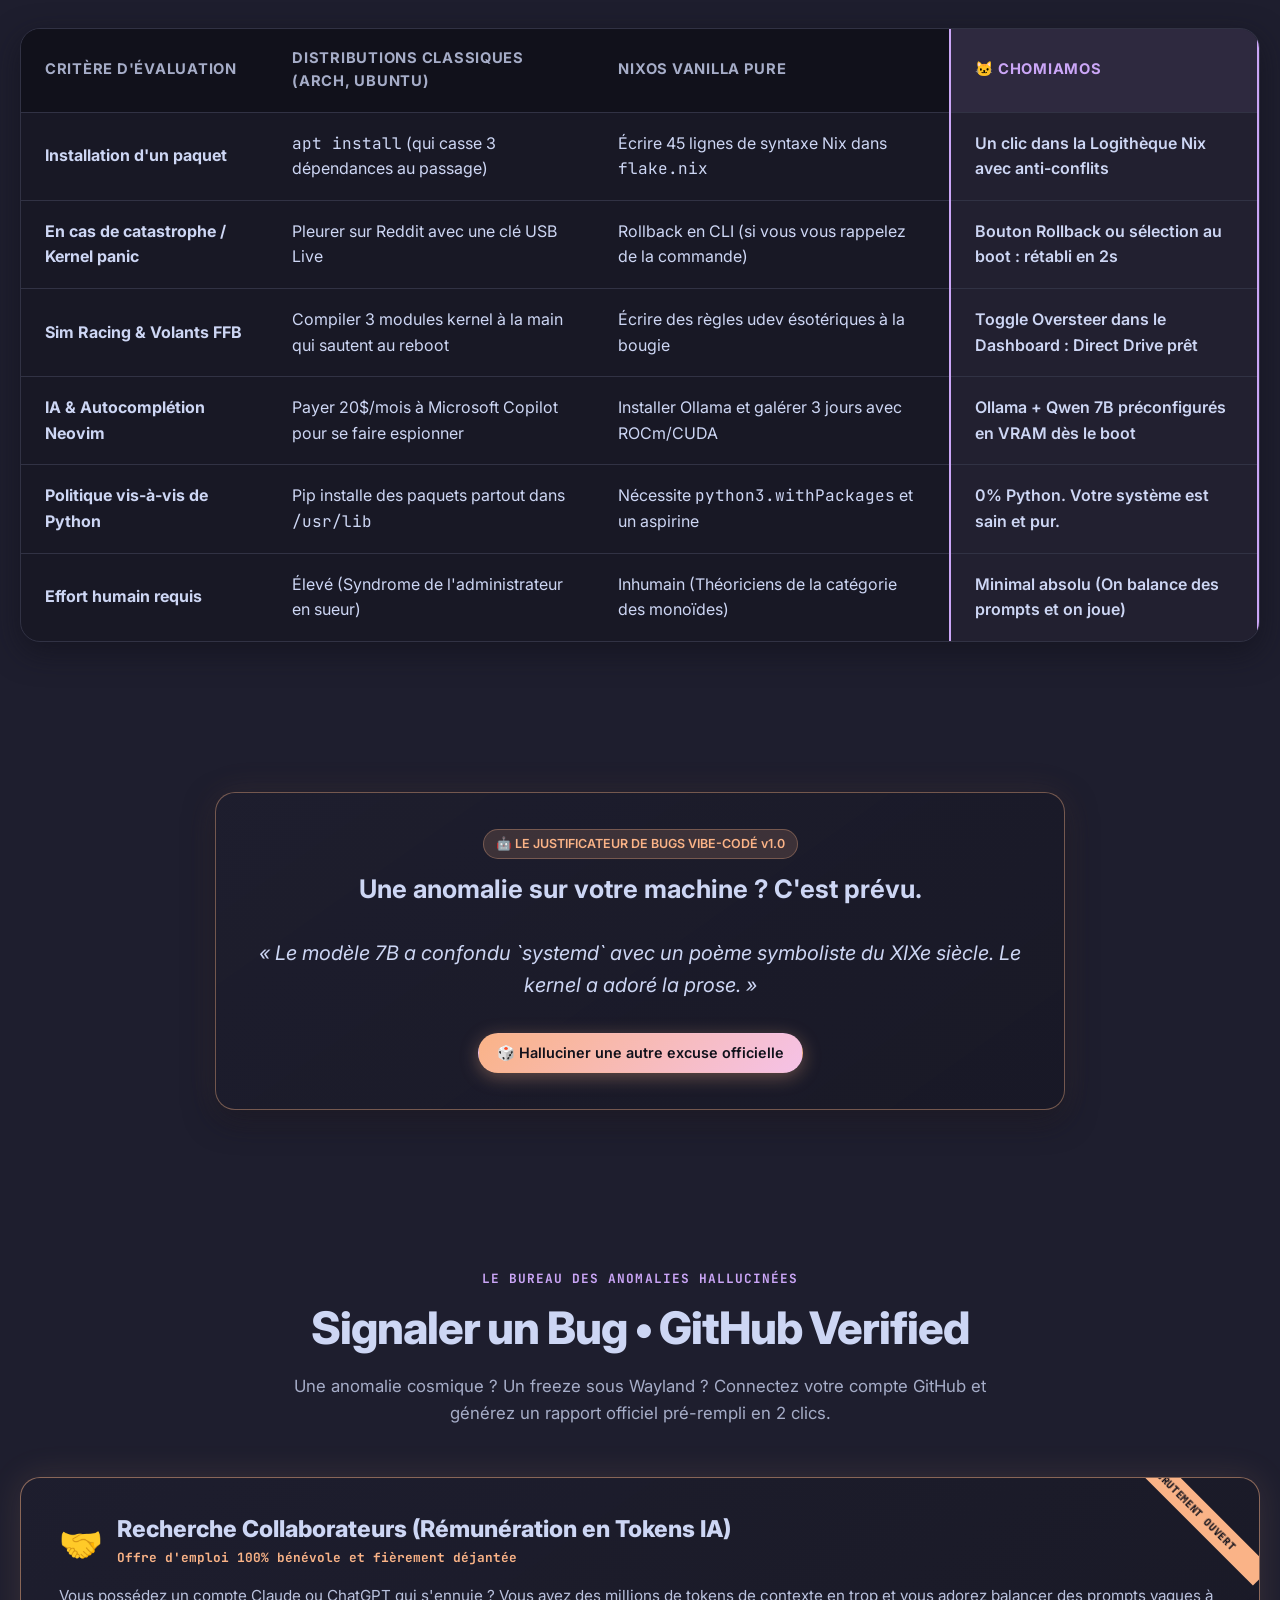
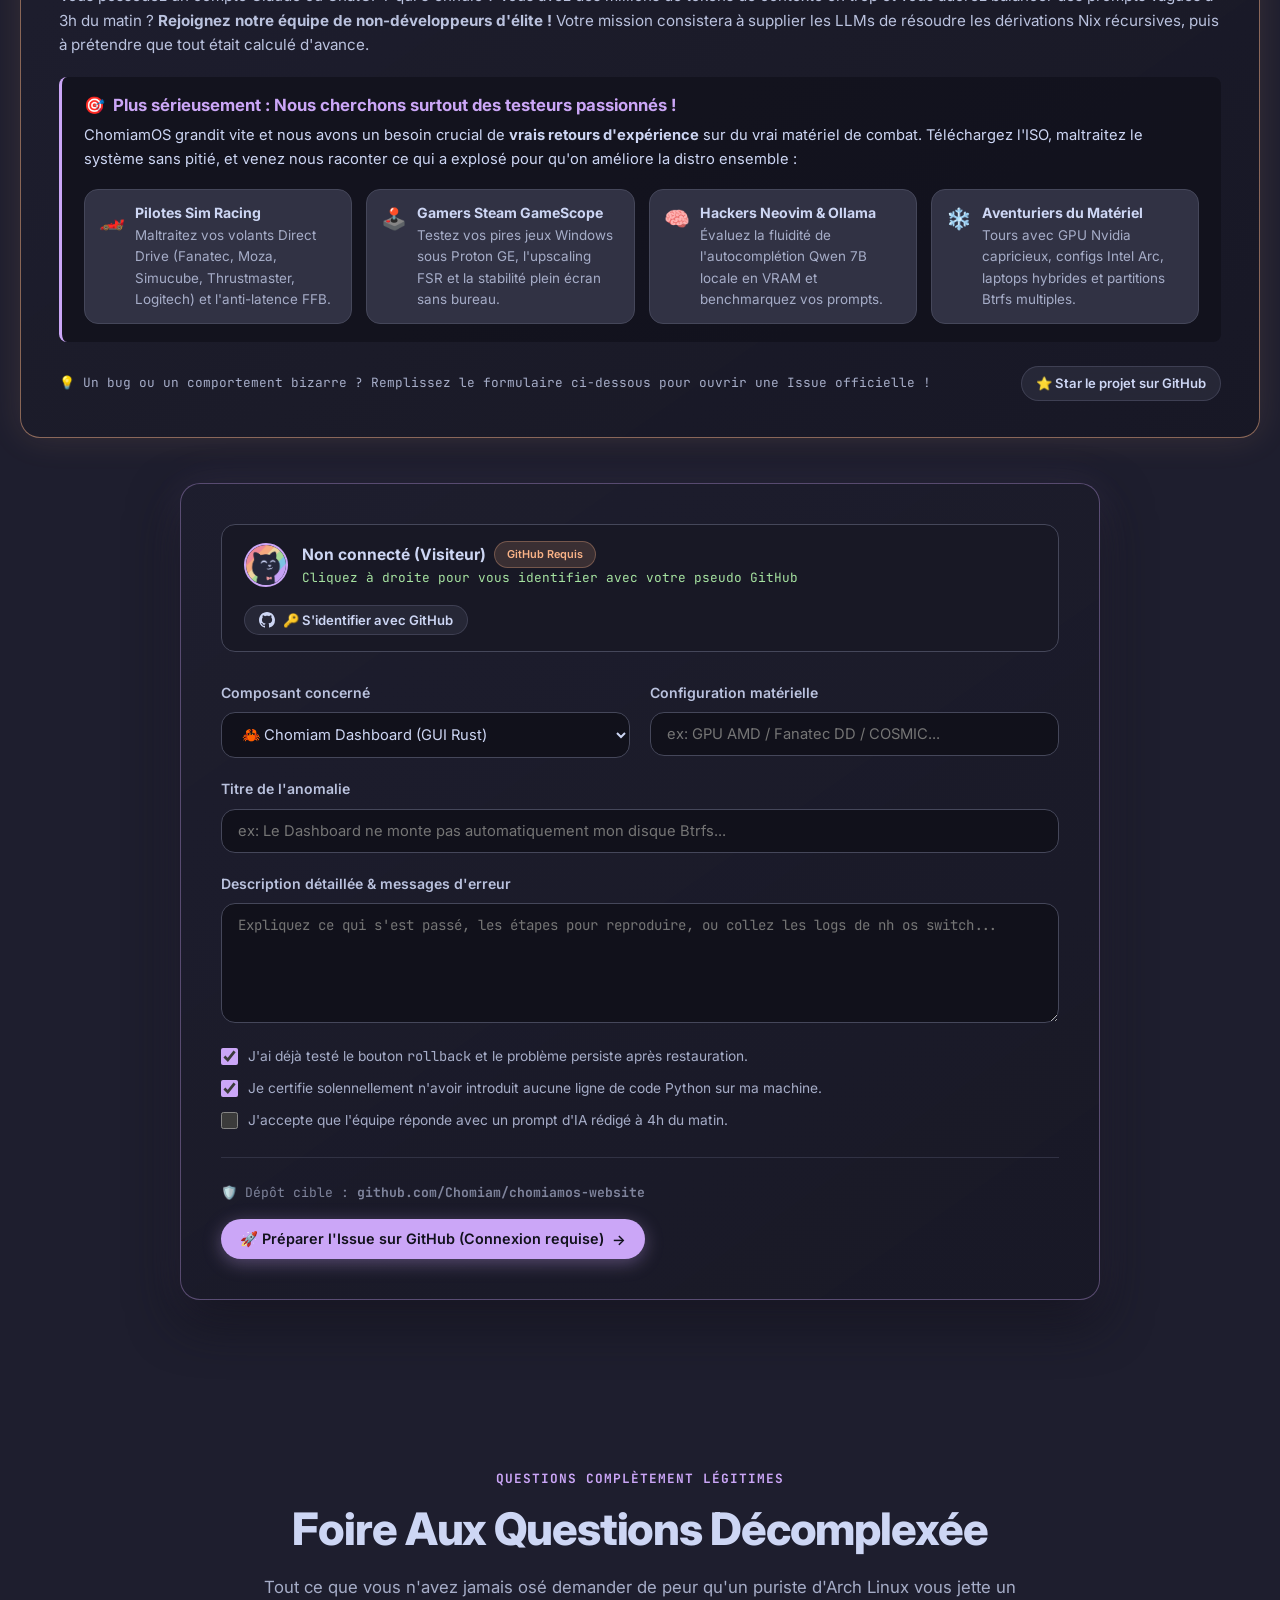
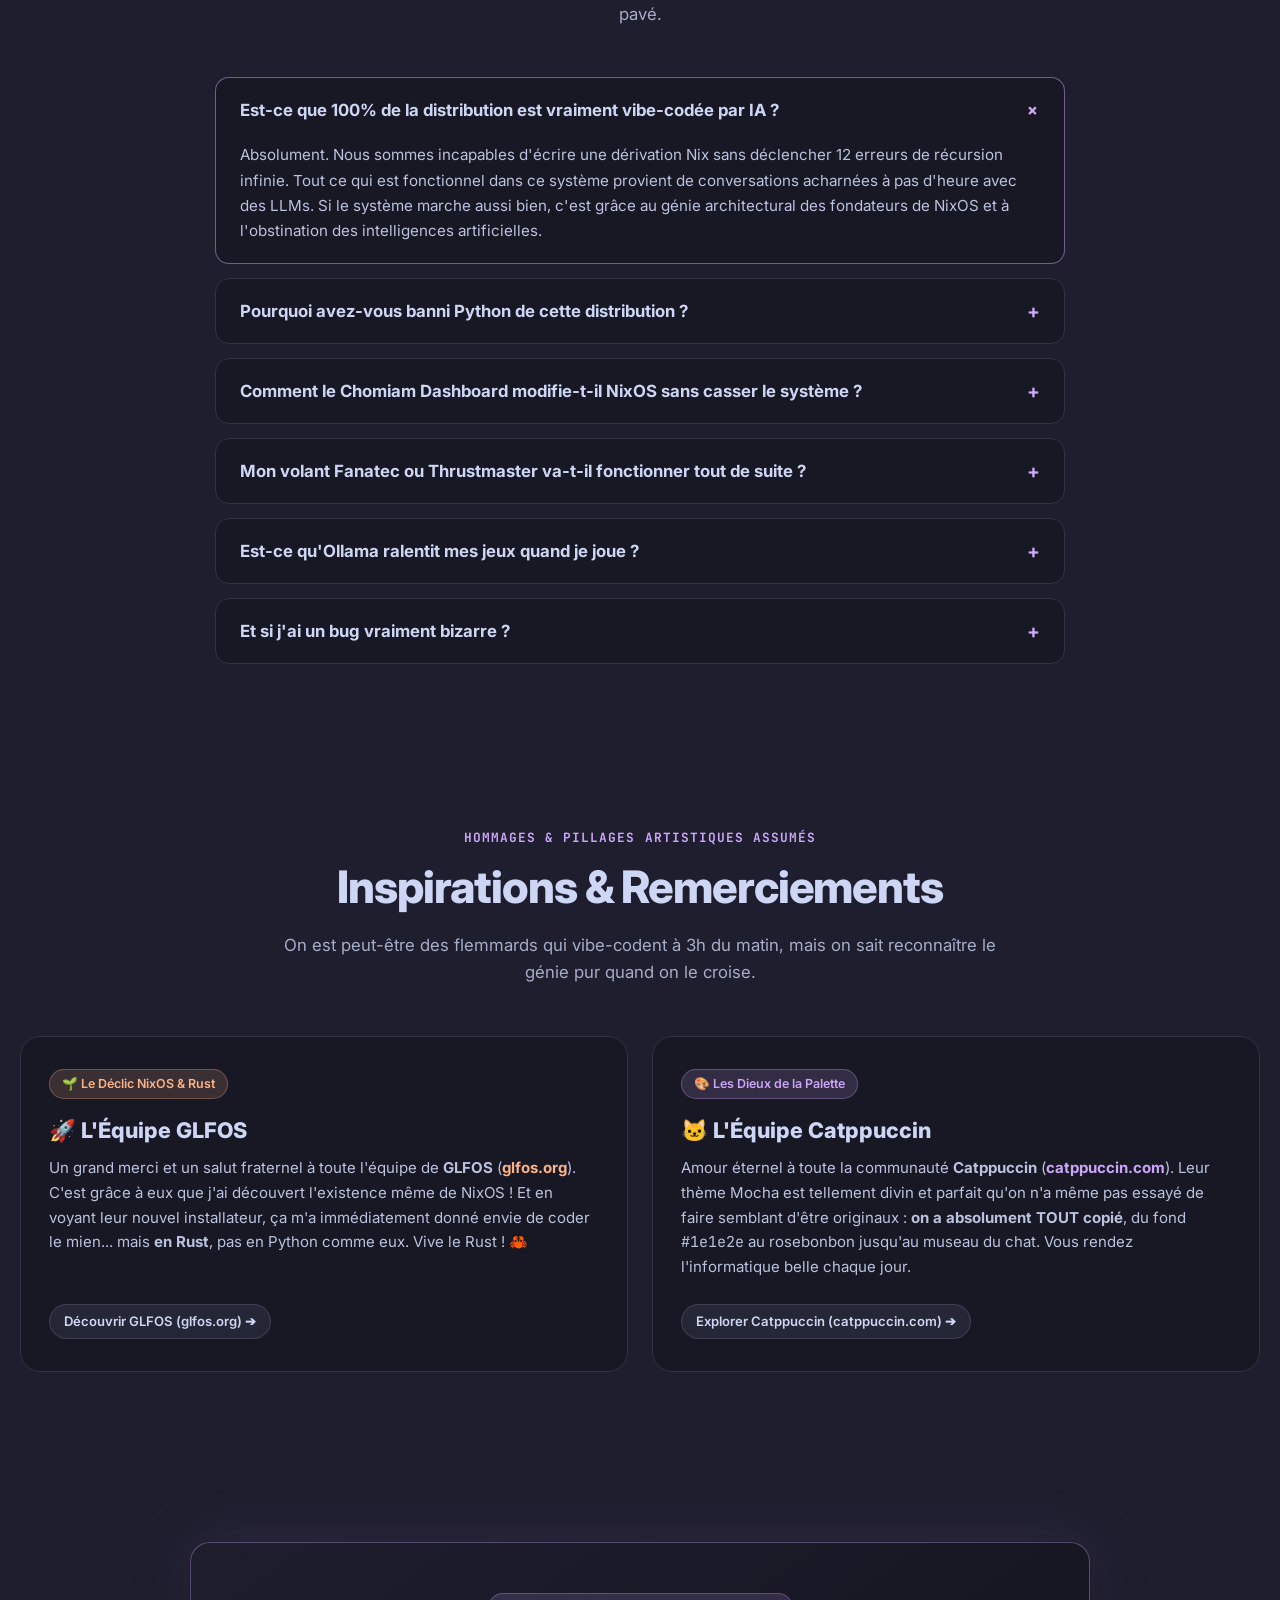
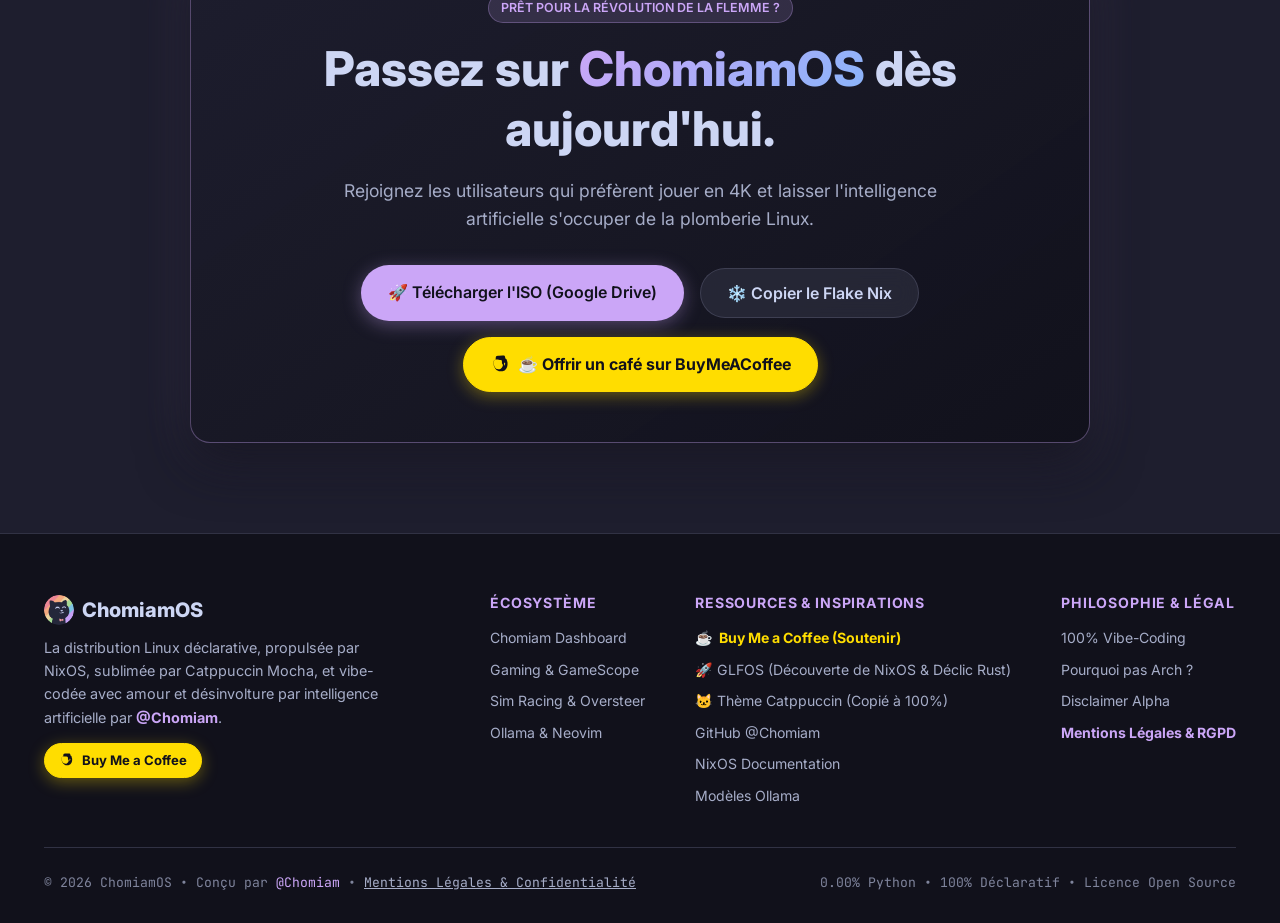
==== commit 0dfb07a3: "feat(bmc): add Buy Me a Coffee button to navbar, hero, CTA, footer, and floating widget" ====
--- a/index.html
+++ b/index.html
@@ -158,8 +158,14 @@
         </a>
       </div>
 
-      <!-- Action Button: Download via Drive -->
+      <!-- Action Buttons: Buy Me a Coffee & Download via Drive -->
       <div class="nav-actions">
+        <a href="https://buymeacoffee.com/chomiam" target="_blank" rel="noopener noreferrer" class="btn btn-bmc btn-sm" title="Offrir un café à Chomiam (Buy Me a Coffee)">
+          <svg viewBox="0 0 24 24" aria-hidden="true">
+            <path d="M20.216 6.415l-.132-.666c-.119-.598-.388-1.163-1.001-1.379-.197-.069-.42-.098-.57-.241-.152-.143-.196-.366-.231-.572-.065-.378-.125-.756-.192-1.133-.057-.325-.102-.69-.25-.987-.195-.391-.597-.634-1.012-.703a4.027 4.027 0 0 0-.755-.038 41.656 41.656 0 0 0-5.324.207c-.813.068-1.636.162-2.424.382-.266.074-.518.188-.741.343-.243.17-.422.404-.526.68-.112.296-.134.62-.163.935-.045.5-.08 1-.12 1.503-.021.264-.04.528-.06.792-.35.074-.69.176-1.016.315-.658.281-1.167.82-1.396 1.49-.18.528-.204 1.1-.194 1.656.02 1.101.163 2.197.408 3.272.222.973.57 1.917 1.034 2.802.505.962 1.157 1.83 1.938 2.576.435.415.918.787 1.442 1.096.53.313 1.104.544 1.705.679.7.158 1.424.218 2.146.222.756.005 1.513-.052 2.257-.184.602-.107 1.189-.286 1.743-.541.517-.238.99-.558 1.408-.946.72-.668 1.304-1.464 1.751-2.348.435-.858.74-1.78.917-2.73.18-.967.247-1.952.2-2.935-.02-.405-.05-.81-.09-1.214zm-4.707 5.727c-.08.618-.24 1.222-.48 1.796-.28.67-.68 1.277-1.18 1.796-.39.405-.86.732-1.38.955-.54.23-1.12.355-1.71.378-.65.025-1.31-.044-1.94-.21a5.61 5.61 0 0 1-1.63-.807c-.45-.333-.85-.733-1.18-1.182a8.608 8.608 0 0 1-1.08-2.227 15.49 15.49 0 0 1-.5-2.92c-.04-.515-.04-1.035-.01-1.55.03-.43.1-.86.23-1.27.1-.33.28-.63.53-.86.25-.23.57-.38.9-.45.45-.1 1.05-.12 1.63-.13.98-.02 1.97.02 2.95.12.78.08 1.55.22 2.3.43.28.08.55.19.78.36.21.16.36.38.44.63.1.33.12.67.14 1.02.04.64.04 1.28.01 1.92zm2.7-2.31c-.04.42-.11.83-.22 1.24-.13.48-.34.93-.62 1.34-.14.2-.3.39-.49.54v-3.79c.27.02.53.07.78.17.26.1.48.27.55.5z"/>
+          </svg>
+          <span class="nav-bmc-text">Buy Me a Coffee</span>
+        </a>
         <a href="https://drive.google.com/drive/folders/1BJGmVafoMhjwk_6xwXqROblK7M6KdagT?usp=drive_link" target="_blank" rel="noopener noreferrer" class="btn btn-primary btn-sm" title="Télécharger l'ISO sur Google Drive">
           <span>💾 Télécharger l'ISO</span>
         </a>
@@ -213,6 +219,12 @@
         </a>
         <a href="#dashboard" class="btn btn-secondary btn-lg" style="height: fit-content; align-self: center;">
           <span>Explorer le Dashboard GUI</span>
+        </a>
+        <a href="https://buymeacoffee.com/chomiam" target="_blank" rel="noopener noreferrer" class="btn btn-bmc btn-lg" style="height: fit-content; align-self: center;" title="Offrir un café au créateur de ChomiamOS">
+          <svg viewBox="0 0 24 24" aria-hidden="true">
+            <path d="M20.216 6.415l-.132-.666c-.119-.598-.388-1.163-1.001-1.379-.197-.069-.42-.098-.57-.241-.152-.143-.196-.366-.231-.572-.065-.378-.125-.756-.192-1.133-.057-.325-.102-.69-.25-.987-.195-.391-.597-.634-1.012-.703a4.027 4.027 0 0 0-.755-.038 41.656 41.656 0 0 0-5.324.207c-.813.068-1.636.162-2.424.382-.266.074-.518.188-.741.343-.243.17-.422.404-.526.68-.112.296-.134.62-.163.935-.045.5-.08 1-.12 1.503-.021.264-.04.528-.06.792-.35.074-.69.176-1.016.315-.658.281-1.167.82-1.396 1.49-.18.528-.204 1.1-.194 1.656.02 1.101.163 2.197.408 3.272.222.973.57 1.917 1.034 2.802.505.962 1.157 1.83 1.938 2.576.435.415.918.787 1.442 1.096.53.313 1.104.544 1.705.679.7.158 1.424.218 2.146.222.756.005 1.513-.052 2.257-.184.602-.107 1.189-.286 1.743-.541.517-.238.99-.558 1.408-.946.72-.668 1.304-1.464 1.751-2.348.435-.858.74-1.78.917-2.73.18-.967.247-1.952.2-2.935-.02-.405-.05-.81-.09-1.214zm-4.707 5.727c-.08.618-.24 1.222-.48 1.796-.28.67-.68 1.277-1.18 1.796-.39.405-.86.732-1.38.955-.54.23-1.12.355-1.71.378-.65.025-1.31-.044-1.94-.21a5.61 5.61 0 0 1-1.63-.807c-.45-.333-.85-.733-1.18-1.182a8.608 8.608 0 0 1-1.08-2.227 15.49 15.49 0 0 1-.5-2.92c-.04-.515-.04-1.035-.01-1.55.03-.43.1-.86.23-1.27.1-.33.28-.63.53-.86.25-.23.57-.38.9-.45.45-.1 1.05-.12 1.63-.13.98-.02 1.97.02 2.95.12.78.08 1.55.22 2.3.43.28.08.55.19.78.36.21.16.36.38.44.63.1.33.12.67.14 1.02.04.64.04 1.28.01 1.92zm2.7-2.31c-.04.42-.11.83-.22 1.24-.13.48-.34.93-.62 1.34-.14.2-.3.39-.49.54v-3.79c.27.02.53.07.78.17.26.1.48.27.55.5z"/>
+          </svg>
+          <span>Offrir un café</span>
         </a>
       </div>
 
@@ -1270,6 +1282,12 @@
           <button class="btn btn-secondary btn-lg" data-copy="nix flake clone github:chomiam/chomiamos">
             <span>❄️ Copier le Flake Nix</span>
           </button>
+          <a href="https://buymeacoffee.com/chomiam" target="_blank" rel="noopener noreferrer" class="btn btn-bmc btn-lg" title="Soutenir le développement de ChomiamOS">
+            <svg viewBox="0 0 24 24" aria-hidden="true">
+              <path d="M20.216 6.415l-.132-.666c-.119-.598-.388-1.163-1.001-1.379-.197-.069-.42-.098-.57-.241-.152-.143-.196-.366-.231-.572-.065-.378-.125-.756-.192-1.133-.057-.325-.102-.69-.25-.987-.195-.391-.597-.634-1.012-.703a4.027 4.027 0 0 0-.755-.038 41.656 41.656 0 0 0-5.324.207c-.813.068-1.636.162-2.424.382-.266.074-.518.188-.741.343-.243.17-.422.404-.526.68-.112.296-.134.62-.163.935-.045.5-.08 1-.12 1.503-.021.264-.04.528-.06.792-.35.074-.69.176-1.016.315-.658.281-1.167.82-1.396 1.49-.18.528-.204 1.1-.194 1.656.02 1.101.163 2.197.408 3.272.222.973.57 1.917 1.034 2.802.505.962 1.157 1.83 1.938 2.576.435.415.918.787 1.442 1.096.53.313 1.104.544 1.705.679.7.158 1.424.218 2.146.222.756.005 1.513-.052 2.257-.184.602-.107 1.189-.286 1.743-.541.517-.238.99-.558 1.408-.946.72-.668 1.304-1.464 1.751-2.348.435-.858.74-1.78.917-2.73.18-.967.247-1.952.2-2.935-.02-.405-.05-.81-.09-1.214zm-4.707 5.727c-.08.618-.24 1.222-.48 1.796-.28.67-.68 1.277-1.18 1.796-.39.405-.86.732-1.38.955-.54.23-1.12.355-1.71.378-.65.025-1.31-.044-1.94-.21a5.61 5.61 0 0 1-1.63-.807c-.45-.333-.85-.733-1.18-1.182a8.608 8.608 0 0 1-1.08-2.227 15.49 15.49 0 0 1-.5-2.92c-.04-.515-.04-1.035-.01-1.55.03-.43.1-.86.23-1.27.1-.33.28-.63.53-.86.25-.23.57-.38.9-.45.45-.1 1.05-.12 1.63-.13.98-.02 1.97.02 2.95.12.78.08 1.55.22 2.3.43.28.08.55.19.78.36.21.16.36.38.44.63.1.33.12.67.14 1.02.04.64.04 1.28.01 1.92zm2.7-2.31c-.04.42-.11.83-.22 1.24-.13.48-.34.93-.62 1.34-.14.2-.3.39-.49.54v-3.79c.27.02.53.07.78.17.26.1.48.27.55.5z"/>
+            </svg>
+            <span>☕ Offrir un café sur BuyMeACoffee</span>
+          </a>
         </div>
       </div>
     </section>
@@ -1287,6 +1305,14 @@
           <p class="footer-brand-p">
             La distribution Linux déclarative, propulsée par NixOS, sublimée par Catppuccin Mocha, et vibe-codée avec amour et désinvolture par intelligence artificielle par <a href="https://github.com/Chomiam" target="_blank" rel="noopener noreferrer" style="color: var(--mauve); font-weight: bold;">@Chomiam</a>.
           </p>
+          <div style="margin-top: 14px;">
+            <a href="https://buymeacoffee.com/chomiam" target="_blank" rel="noopener noreferrer" class="btn btn-bmc btn-sm" title="Offrir un café à Chomiam">
+              <svg viewBox="0 0 24 24" aria-hidden="true">
+                <path d="M20.216 6.415l-.132-.666c-.119-.598-.388-1.163-1.001-1.379-.197-.069-.42-.098-.57-.241-.152-.143-.196-.366-.231-.572-.065-.378-.125-.756-.192-1.133-.057-.325-.102-.69-.25-.987-.195-.391-.597-.634-1.012-.703a4.027 4.027 0 0 0-.755-.038 41.656 41.656 0 0 0-5.324.207c-.813.068-1.636.162-2.424.382-.266.074-.518.188-.741.343-.243.17-.422.404-.526.68-.112.296-.134.62-.163.935-.045.5-.08 1-.12 1.503-.021.264-.04.528-.06.792-.35.074-.69.176-1.016.315-.658.281-1.167.82-1.396 1.49-.18.528-.204 1.1-.194 1.656.02 1.101.163 2.197.408 3.272.222.973.57 1.917 1.034 2.802.505.962 1.157 1.83 1.938 2.576.435.415.918.787 1.442 1.096.53.313 1.104.544 1.705.679.7.158 1.424.218 2.146.222.756.005 1.513-.052 2.257-.184.602-.107 1.189-.286 1.743-.541.517-.238.99-.558 1.408-.946.72-.668 1.304-1.464 1.751-2.348.435-.858.74-1.78.917-2.73.18-.967.247-1.952.2-2.935-.02-.405-.05-.81-.09-1.214zm-4.707 5.727c-.08.618-.24 1.222-.48 1.796-.28.67-.68 1.277-1.18 1.796-.39.405-.86.732-1.38.955-.54.23-1.12.355-1.71.378-.65.025-1.31-.044-1.94-.21a5.61 5.61 0 0 1-1.63-.807c-.45-.333-.85-.733-1.18-1.182a8.608 8.608 0 0 1-1.08-2.227 15.49 15.49 0 0 1-.5-2.92c-.04-.515-.04-1.035-.01-1.55.03-.43.1-.86.23-1.27.1-.33.28-.63.53-.86.25-.23.57-.38.9-.45.45-.1 1.05-.12 1.63-.13.98-.02 1.97.02 2.95.12.78.08 1.55.22 2.3.43.28.08.55.19.78.36.21.16.36.38.44.63.1.33.12.67.14 1.02.04.64.04 1.28.01 1.92zm2.7-2.31c-.04.42-.11.83-.22 1.24-.13.48-.34.93-.62 1.34-.14.2-.3.39-.49.54v-3.79c.27.02.53.07.78.17.26.1.48.27.55.5z"/>
+              </svg>
+              <span>Buy Me a Coffee</span>
+            </a>
+          </div>
         </div>
 
         <div class="footer-links-group">
@@ -1303,6 +1329,7 @@
           <div class="footer-column">
             <h4>Ressources & Inspirations</h4>
             <ul>
+              <li><a href="https://buymeacoffee.com/chomiam" target="_blank" rel="noopener noreferrer" style="color: #FFDD00; font-weight: 700; display: inline-flex; align-items: center; gap: 6px;"><span>☕</span> Buy Me a Coffee (Soutenir)</a></li>
               <li><a href="https://glfos.org/" target="_blank" rel="noopener">🚀 GLFOS (Découverte de NixOS & Déclic Rust)</a></li>
               <li><a href="https://catppuccin.com/" target="_blank" rel="noopener">🐱 Thème Catppuccin (Copié à 100%)</a></li>
               <li><a href="https://github.com/Chomiam" target="_blank" rel="noopener">GitHub @Chomiam</a></li>
@@ -1343,6 +1370,14 @@
     </div>
   </div>
 
+  <!-- Floating Buy Me a Coffee Widget -->
+  <a href="https://buymeacoffee.com/chomiam" target="_blank" rel="noopener noreferrer" class="bmc-floating-btn" title="Offrir un café à Chomiam (Buy Me a Coffee)">
+    <svg viewBox="0 0 24 24" aria-hidden="true">
+      <path d="M20.216 6.415l-.132-.666c-.119-.598-.388-1.163-1.001-1.379-.197-.069-.42-.098-.57-.241-.152-.143-.196-.366-.231-.572-.065-.378-.125-.756-.192-1.133-.057-.325-.102-.69-.25-.987-.195-.391-.597-.634-1.012-.703a4.027 4.027 0 0 0-.755-.038 41.656 41.656 0 0 0-5.324.207c-.813.068-1.636.162-2.424.382-.266.074-.518.188-.741.343-.243.17-.422.404-.526.68-.112.296-.134.62-.163.935-.045.5-.08 1-.12 1.503-.021.264-.04.528-.06.792-.35.074-.69.176-1.016.315-.658.281-1.167.82-1.396 1.49-.18.528-.204 1.1-.194 1.656.02 1.101.163 2.197.408 3.272.222.973.57 1.917 1.034 2.802.505.962 1.157 1.83 1.938 2.576.435.415.918.787 1.442 1.096.53.313 1.104.544 1.705.679.7.158 1.424.218 2.146.222.756.005 1.513-.052 2.257-.184.602-.107 1.189-.286 1.743-.541.517-.238.99-.558 1.408-.946.72-.668 1.304-1.464 1.751-2.348.435-.858.74-1.78.917-2.73.18-.967.247-1.952.2-2.935-.02-.405-.05-.81-.09-1.214zm-4.707 5.727c-.08.618-.24 1.222-.48 1.796-.28.67-.68 1.277-1.18 1.796-.39.405-.86.732-1.38.955-.54.23-1.12.355-1.71.378-.65.025-1.31-.044-1.94-.21a5.61 5.61 0 0 1-1.63-.807c-.45-.333-.85-.733-1.18-1.182a8.608 8.608 0 0 1-1.08-2.227 15.49 15.49 0 0 1-.5-2.92c-.04-.515-.04-1.035-.01-1.55.03-.43.1-.86.23-1.27.1-.33.28-.63.53-.86.25-.23.57-.38.9-.45.45-.1 1.05-.12 1.63-.13.98-.02 1.97.02 2.95.12.78.08 1.55.22 2.3.43.28.08.55.19.78.36.21.16.36.38.44.63.1.33.12.67.14 1.02.04.64.04 1.28.01 1.92zm2.7-2.31c-.04.42-.11.83-.22 1.24-.13.48-.34.93-.62 1.34-.14.2-.3.39-.49.54v-3.79c.27.02.53.07.78.17.26.1.48.27.55.5z"/>
+    </svg>
+    <span>Buy Me a Coffee</span>
+  </a>
+
   <script src="script.js"></script>
 </body>
 </html>
--- a/styles.css
+++ b/styles.css
@@ -484,6 +484,89 @@
   box-shadow: 0 6px 24px rgba(250, 179, 135, 0.5);
 }
 
+/* Buy Me a Coffee Button (Catppuccin & Official BMC Yellow Harmony) */
+.btn-bmc {
+  background: #FFDD00;
+  color: #11111b !important;
+  border-color: #FFDD00;
+  font-weight: 700;
+  box-shadow: 0 4px 16px rgba(255, 221, 0, 0.35);
+  display: inline-flex;
+  align-items: center;
+  gap: 8px;
+  text-decoration: none;
+}
+
+.btn-bmc:hover {
+  background: #ffea52;
+  color: #11111b !important;
+  transform: translateY(-2px);
+  box-shadow: 0 6px 22px rgba(255, 221, 0, 0.55);
+  border-color: #ffea52;
+}
+
+.btn-bmc:active {
+  transform: translateY(0);
+}
+
+.btn-bmc svg {
+  width: 18px;
+  height: 18px;
+  fill: currentColor;
+  flex-shrink: 0;
+}
+
+.btn-bmc.btn-sm svg {
+  width: 15px;
+  height: 15px;
+}
+
+.btn-bmc.btn-lg svg {
+  width: 20px;
+  height: 20px;
+}
+
+/* Floating Buy Me a Coffee Pill Widget */
+.bmc-floating-btn {
+  position: fixed;
+  bottom: 24px;
+  left: 24px;
+  z-index: 990;
+  display: inline-flex;
+  align-items: center;
+  gap: 10px;
+  background: #FFDD00;
+  color: #11111b !important;
+  font-family: var(--font-sans);
+  font-size: 0.88rem;
+  font-weight: 700;
+  padding: 10px 18px;
+  border-radius: var(--radius-full);
+  box-shadow: 0 6px 25px rgba(0, 0, 0, 0.5), 0 0 20px rgba(255, 221, 0, 0.4);
+  border: 1px solid rgba(255, 221, 0, 0.85);
+  text-decoration: none;
+  transition: all var(--transition-normal);
+  white-space: nowrap;
+}
+
+.bmc-floating-btn:hover {
+  background: #ffea52;
+  color: #11111b !important;
+  transform: translateY(-3px) scale(1.03);
+  box-shadow: 0 10px 32px rgba(0, 0, 0, 0.6), 0 0 28px rgba(255, 221, 0, 0.65);
+}
+
+.bmc-floating-btn:active {
+  transform: translateY(0) scale(0.98);
+}
+
+.bmc-floating-btn svg {
+  width: 20px;
+  height: 20px;
+  fill: currentColor;
+  flex-shrink: 0;
+}
+
 .badge {
   display: inline-flex;
   align-items: center;
@@ -3260,6 +3343,32 @@
   }
 }
 
-
-
-
+/* Buy Me a Coffee Responsive */
+@media (max-width: 680px) {
+  .nav-bmc-text {
+    display: none;
+  }
+  .btn-bmc.btn-sm {
+    padding: 7px 10px;
+  }
+}
+
+@media (max-width: 640px) {
+  .bmc-floating-btn {
+    bottom: 16px;
+    left: 16px;
+    padding: 10px;
+    border-radius: 50%;
+  }
+  .bmc-floating-btn span {
+    display: none;
+  }
+  .bmc-floating-btn svg {
+    width: 20px;
+    height: 20px;
+  }
+}
+
+
+
+
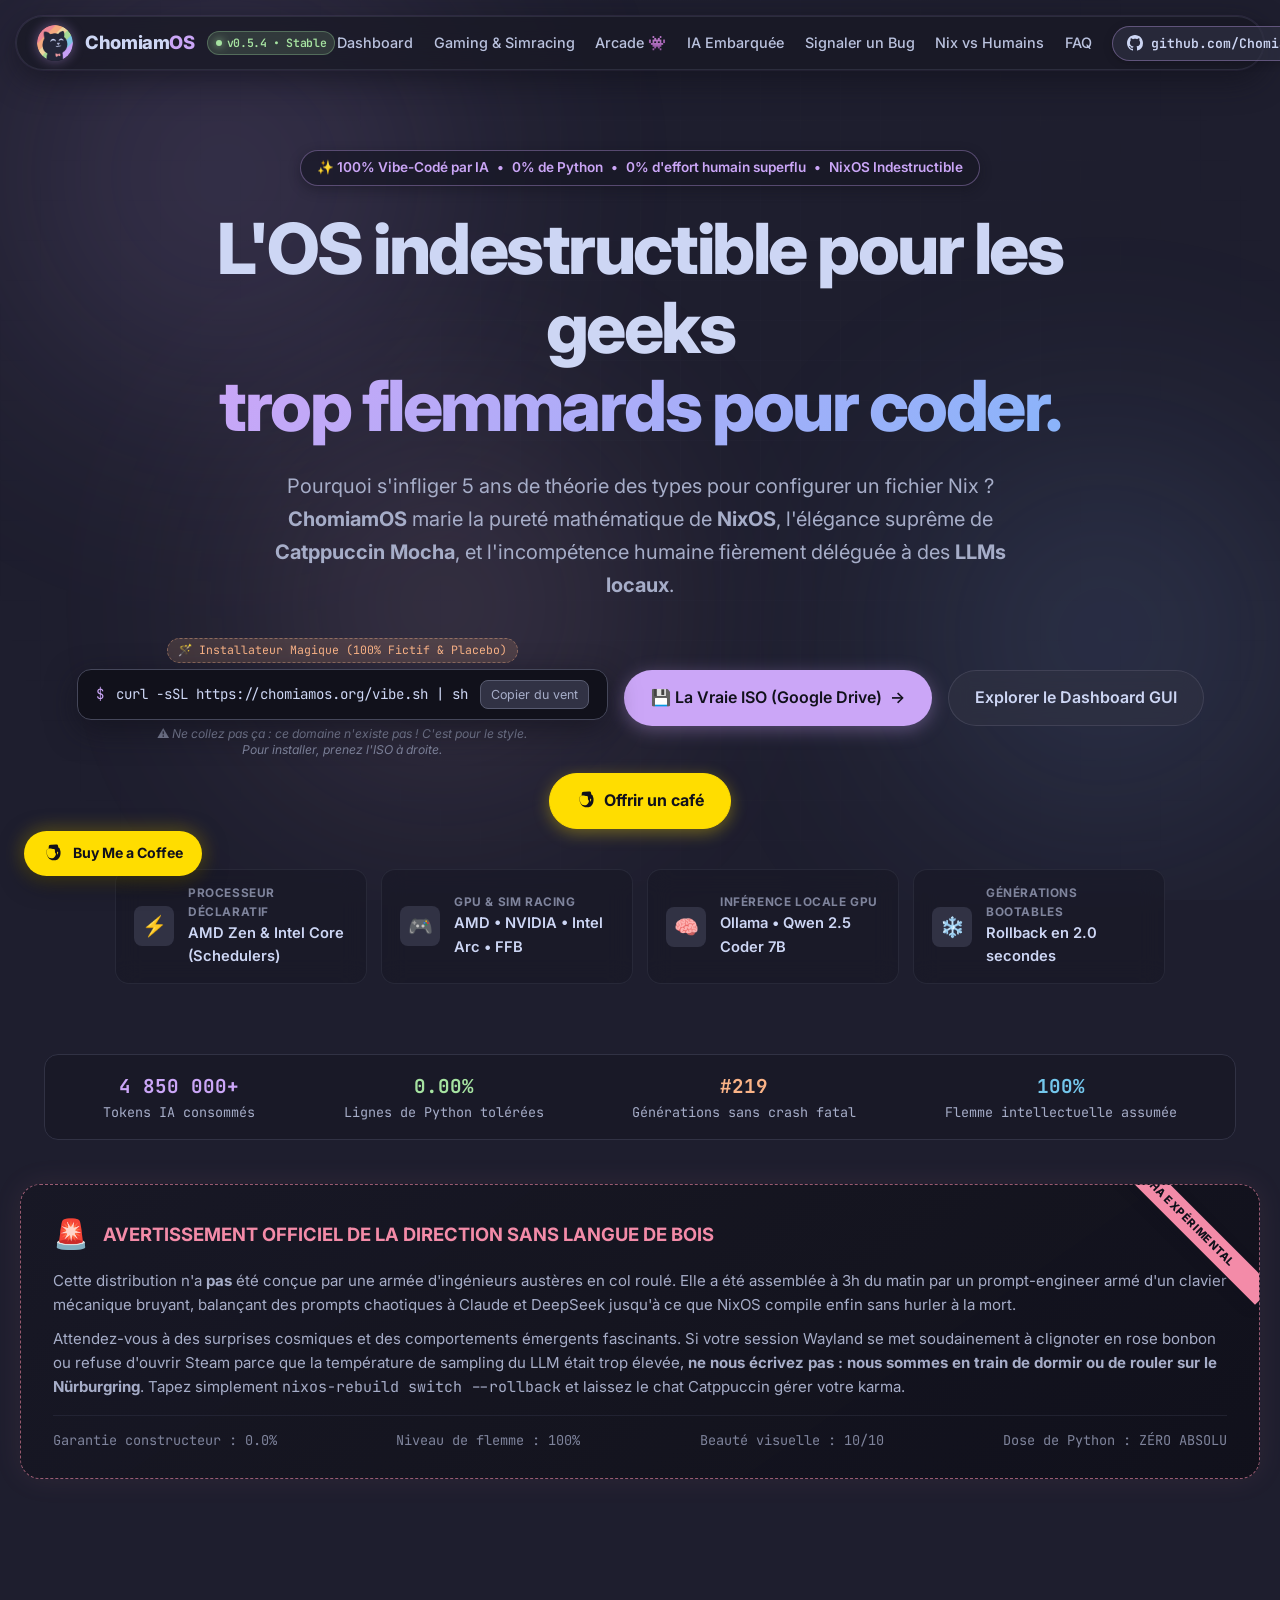
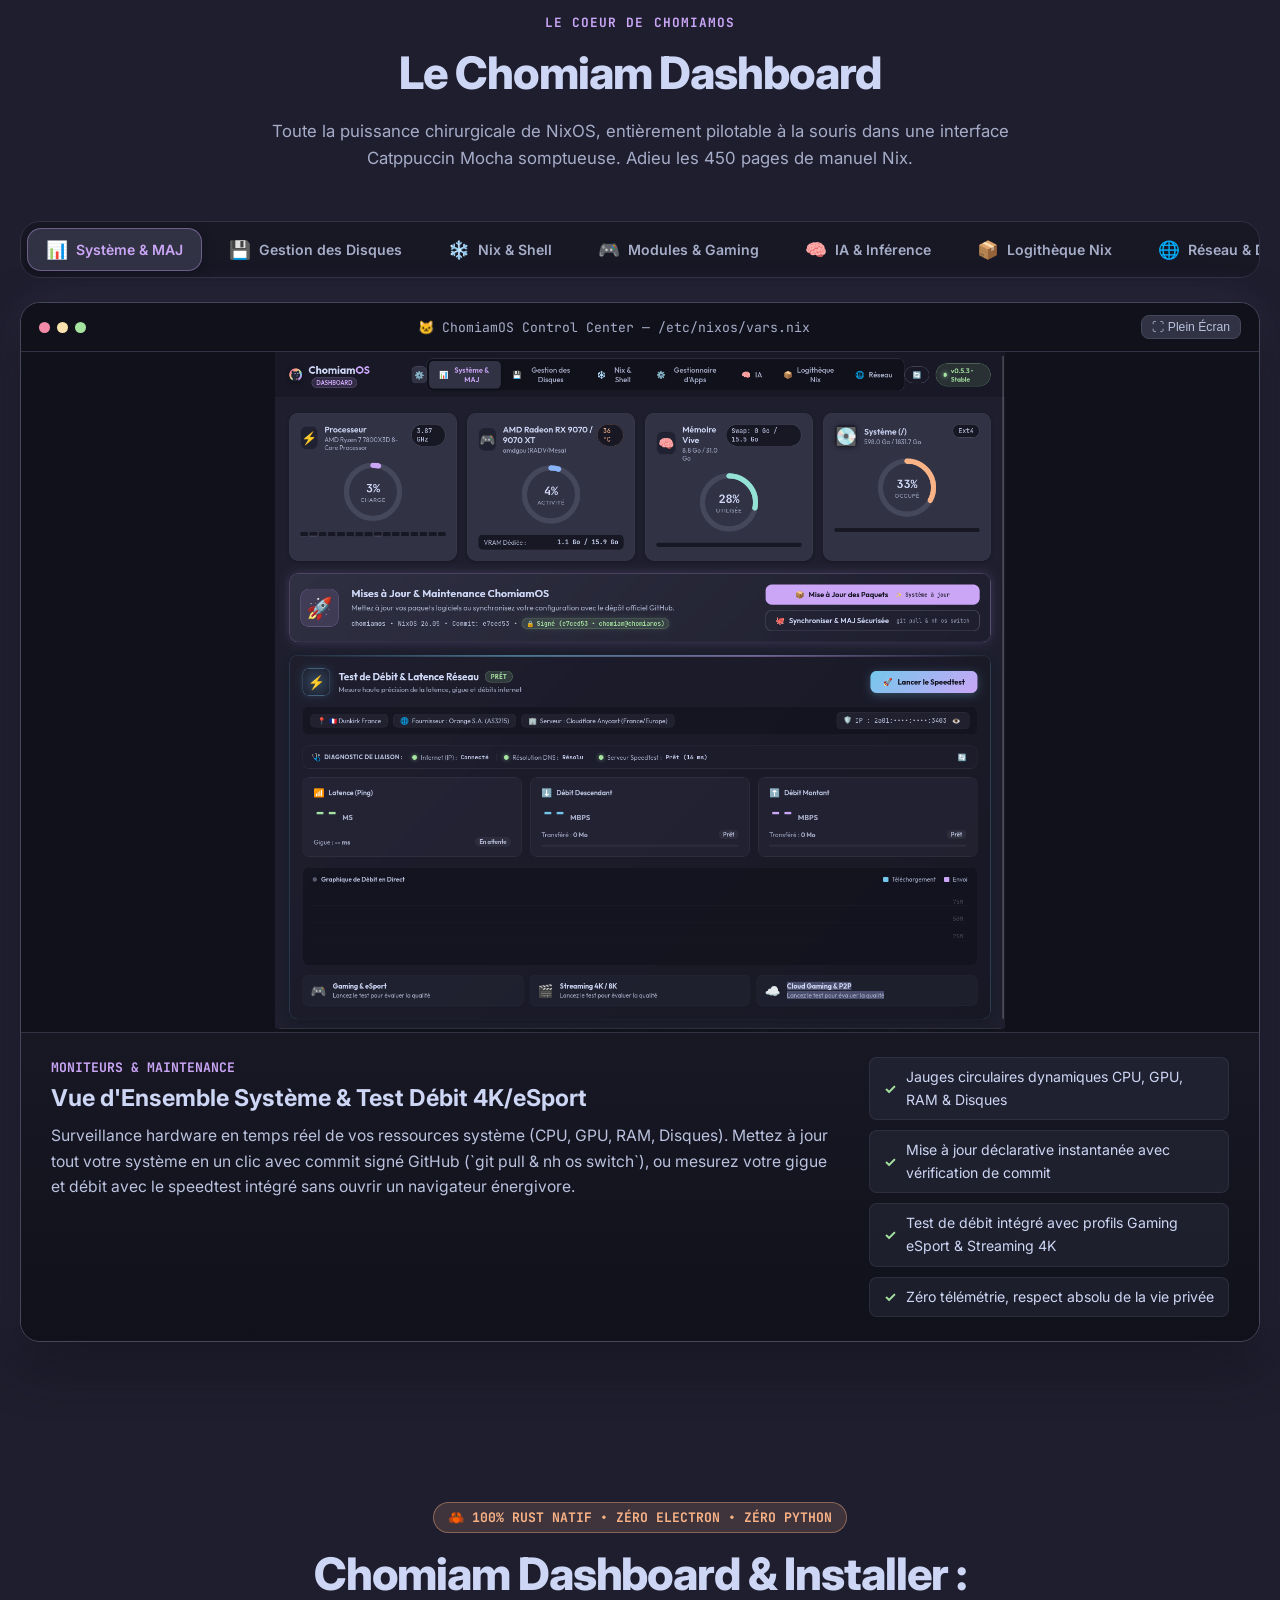
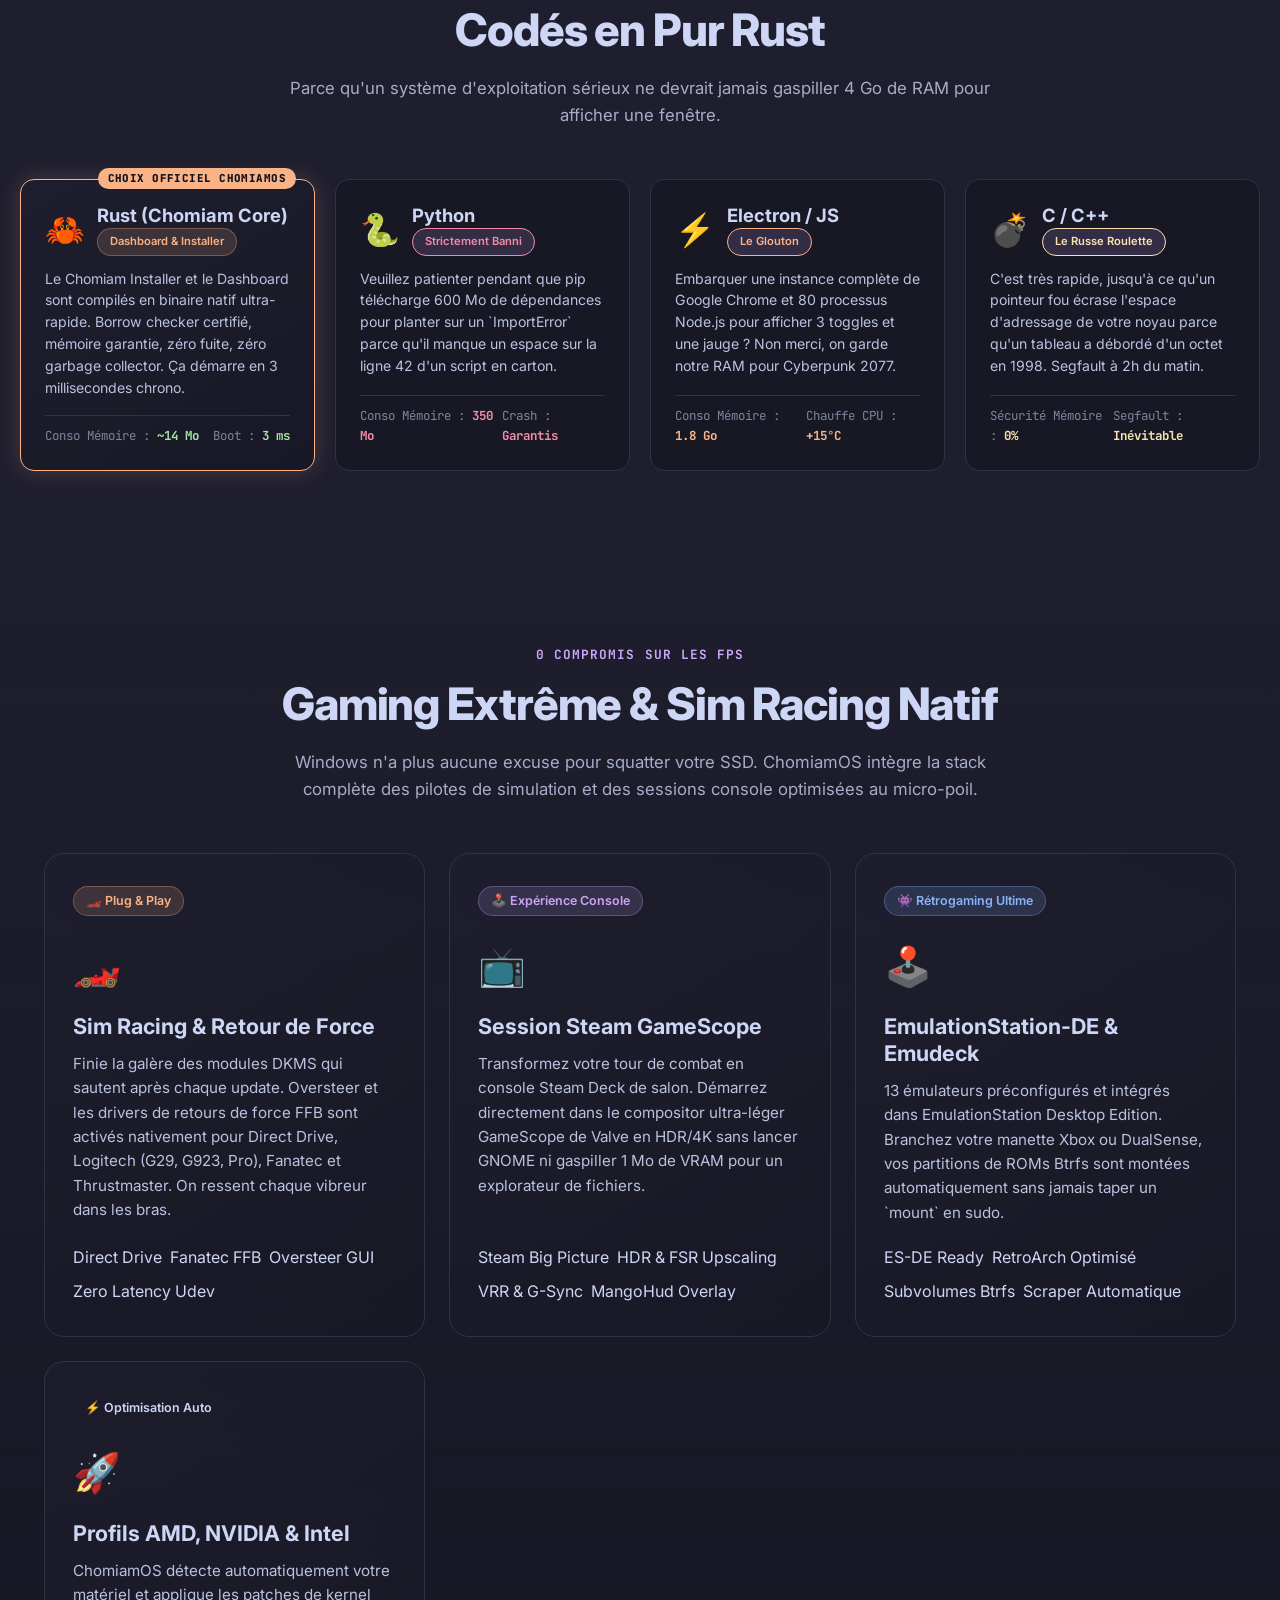
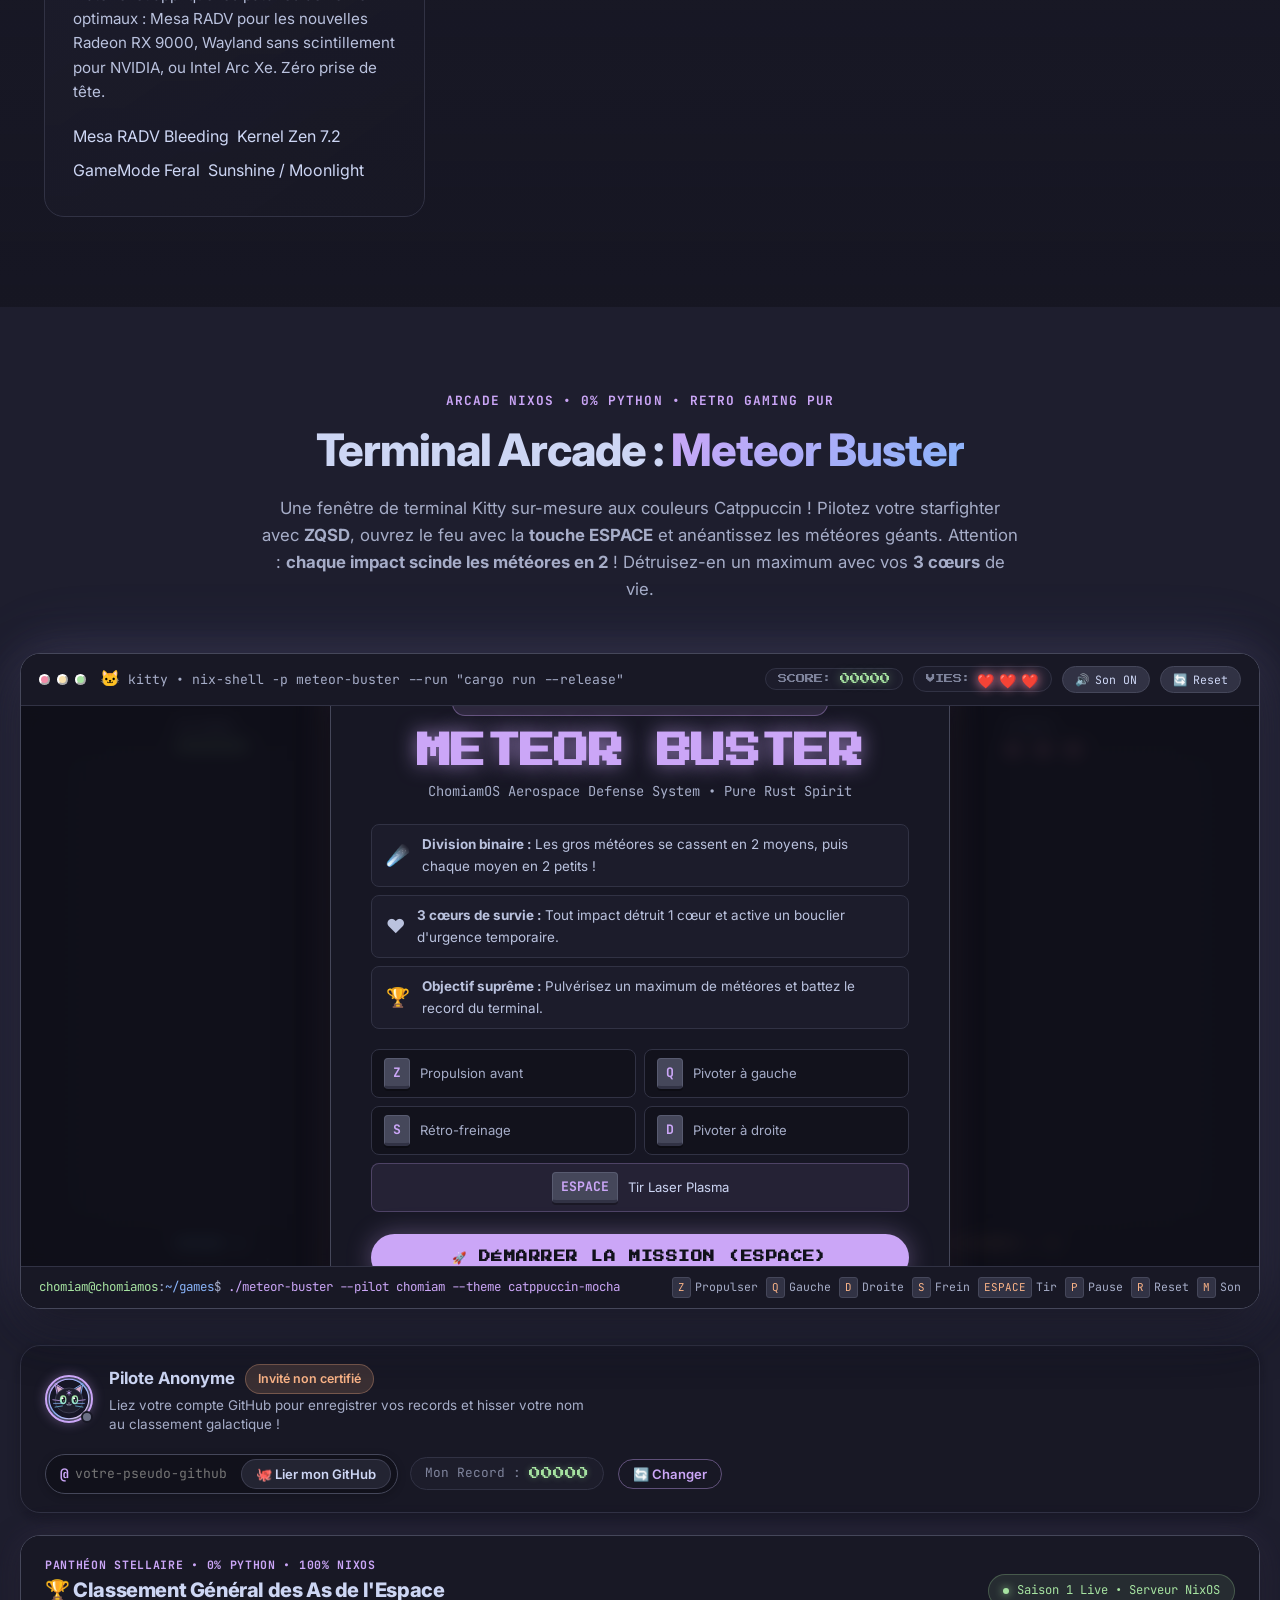
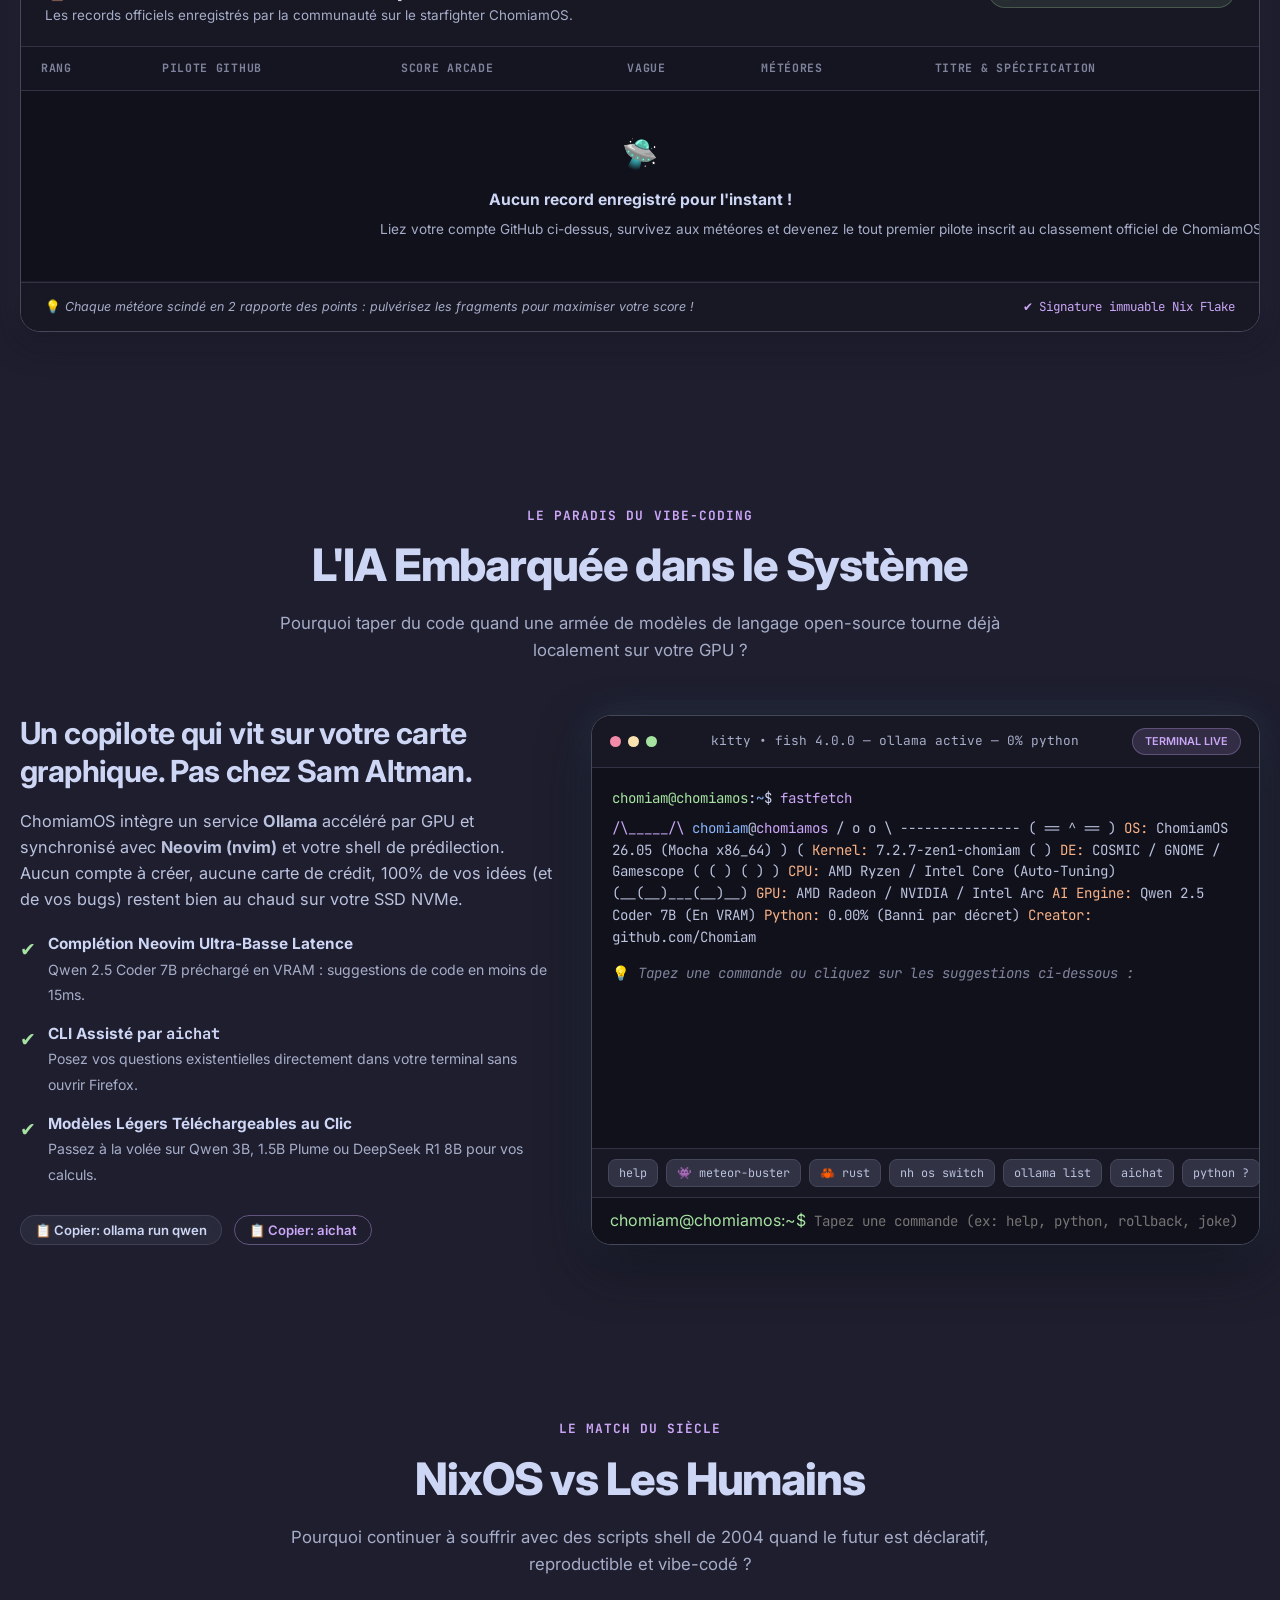
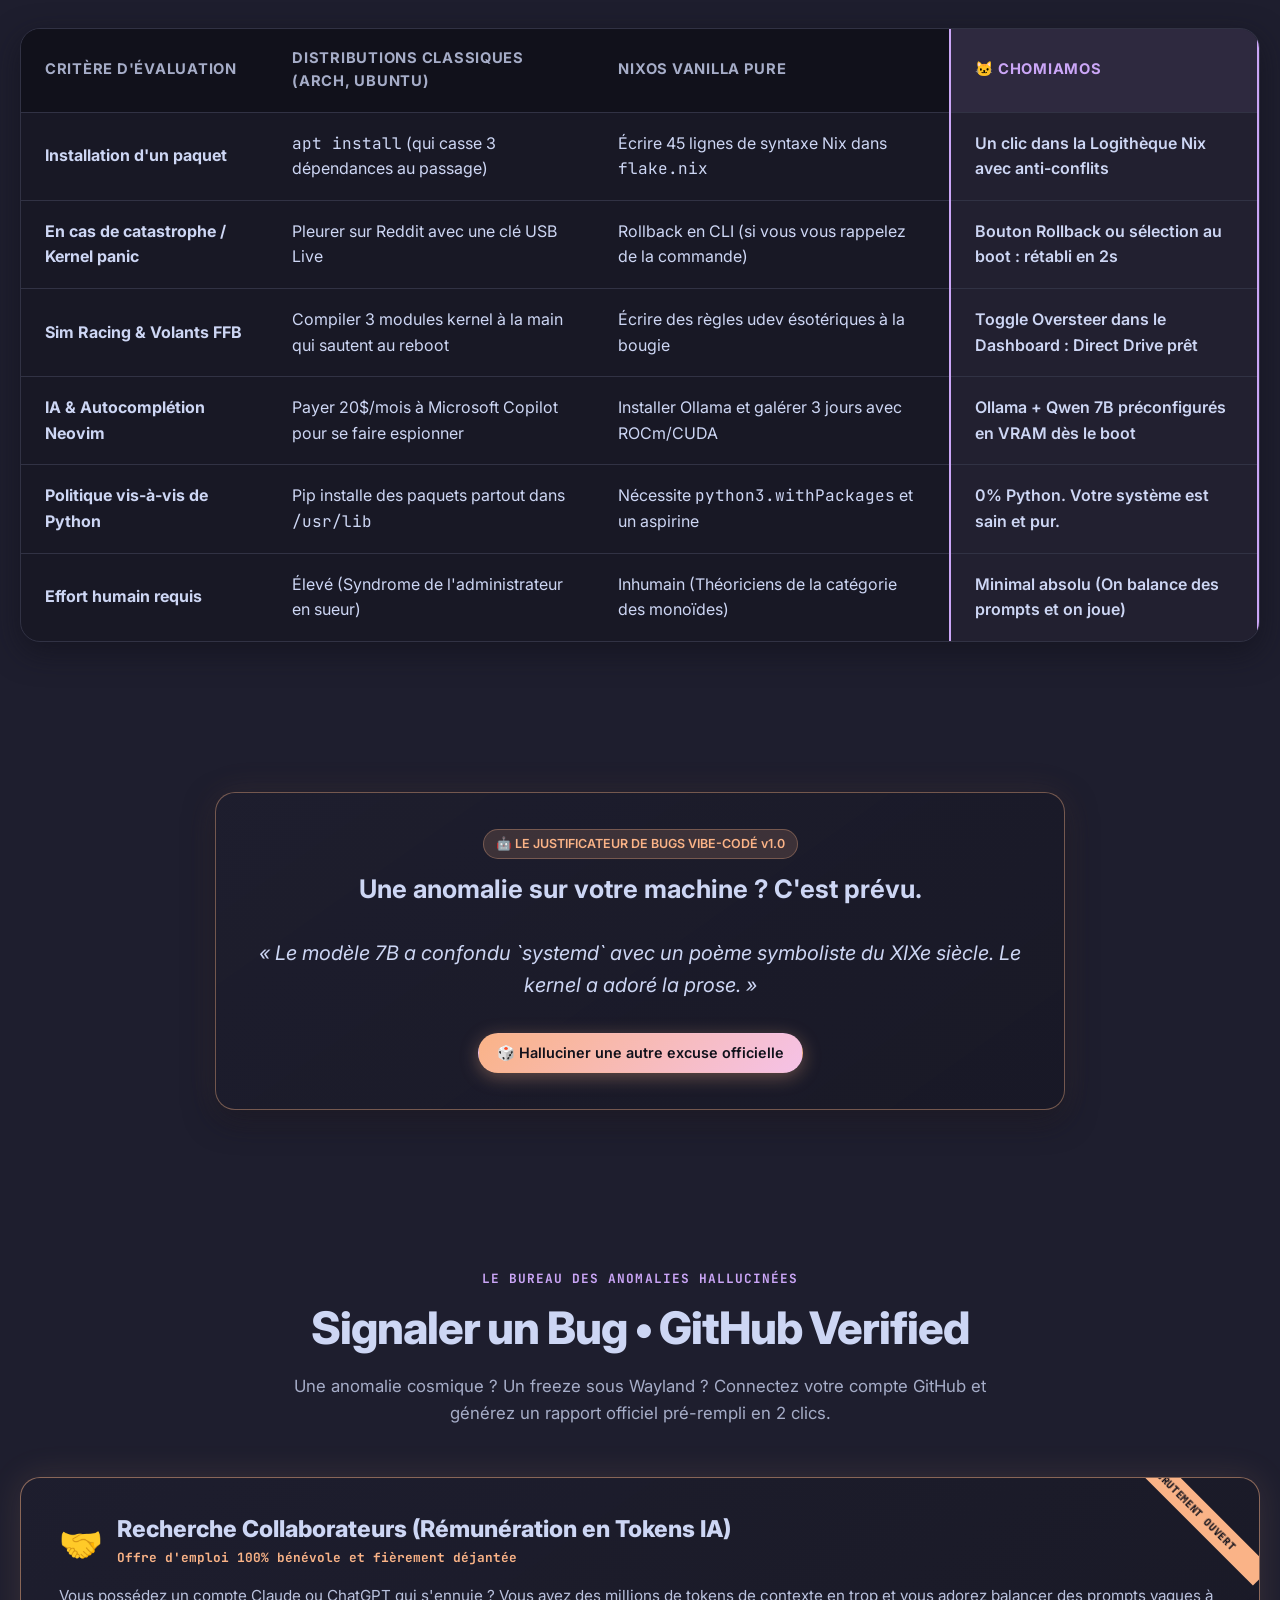
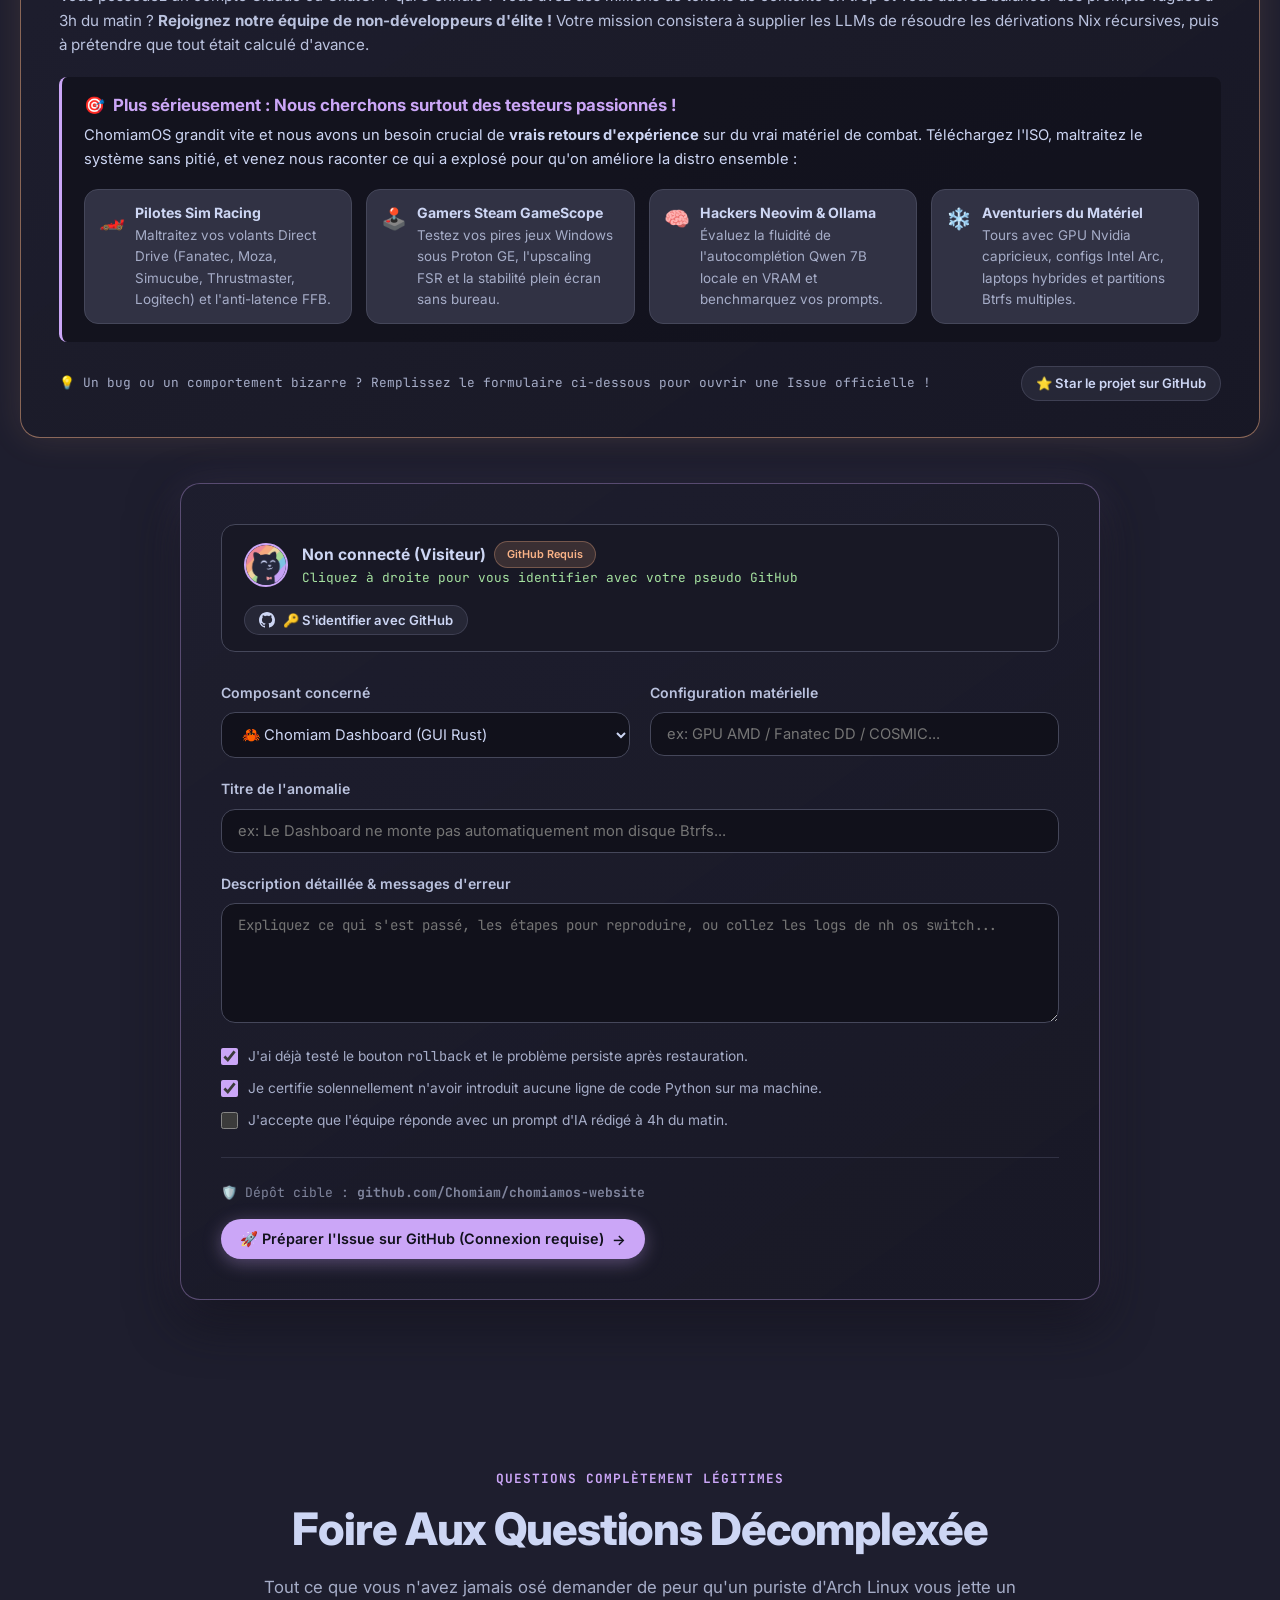
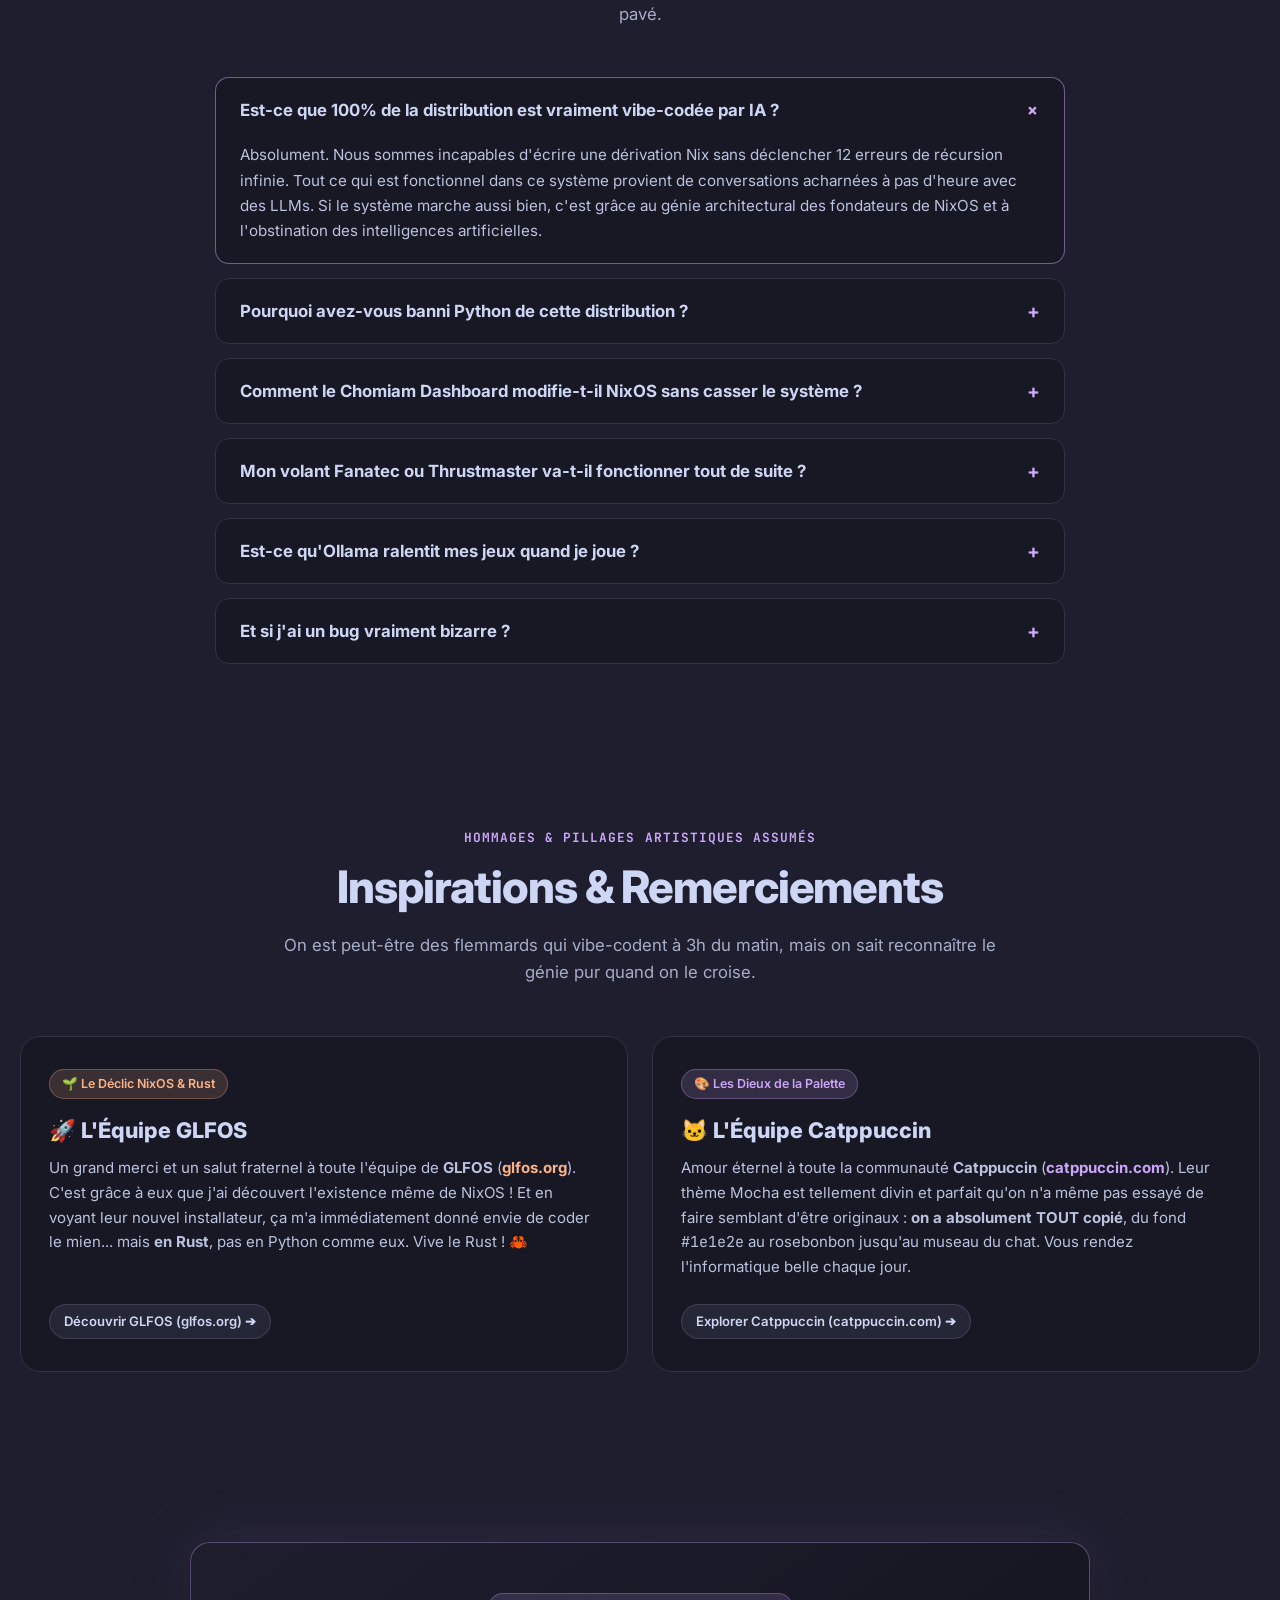
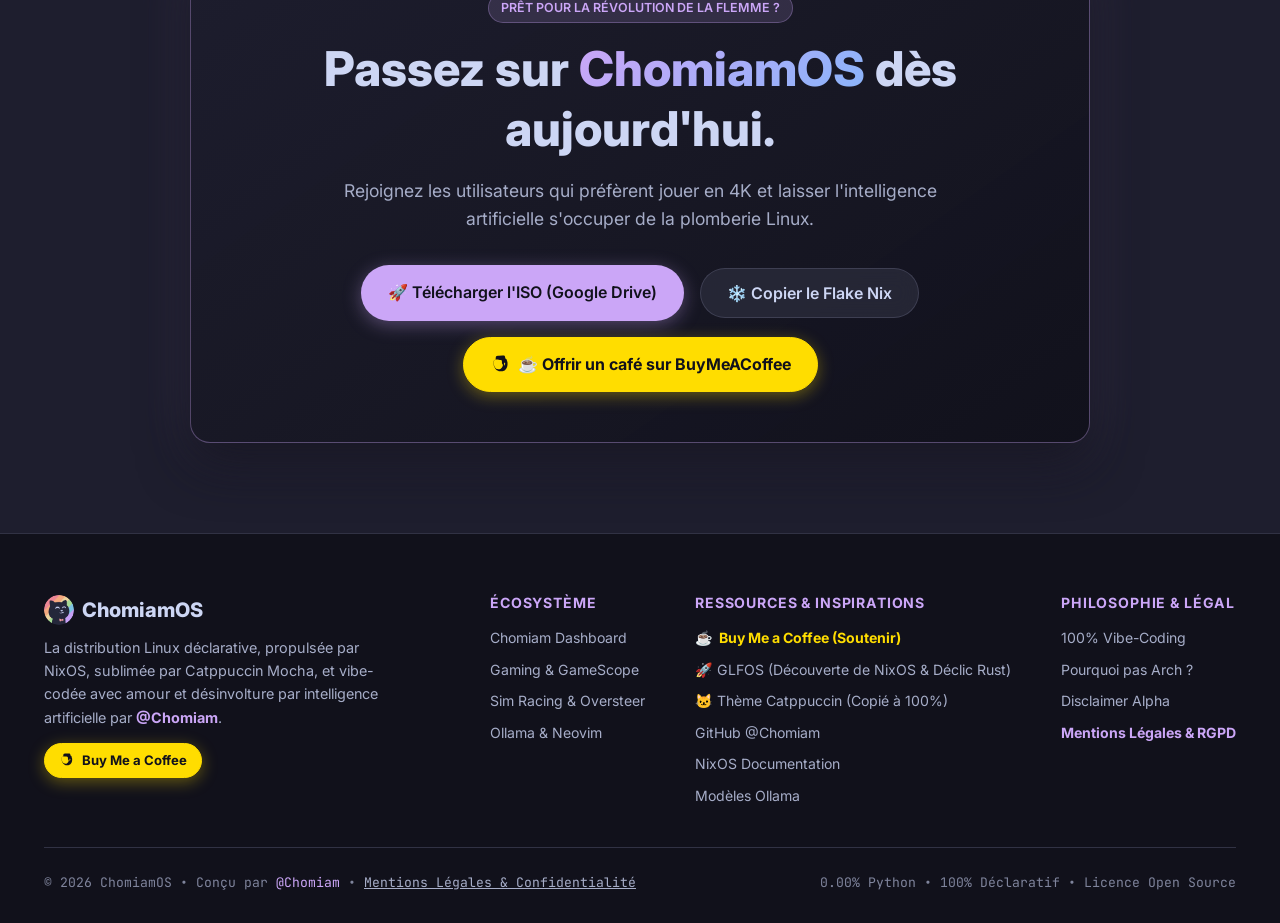
==== commit 040a40fe: "Install Vercel Web Analytics # Vercel Web Analytics Implementation  ## Summary Successfully installe" ====
--- a/index.html
+++ b/index.html
@@ -46,6 +46,18 @@
   <link href="https://fonts.googleapis.com/css2?family=Inter:wght@300;400;500;600;700;800&family=JetBrains+Mono:wght@400;500;600;700&family=Press+Start+2P&display=swap" rel="stylesheet">
 
   <link rel="stylesheet" href="styles.css">
+
+  <!-- Vercel Web Analytics -->
+  <script>
+    window.va = window.va || function () { (window.vaq = window.vaq || []).push(arguments); };
+  </script>
+  <script defer src="/_vercel/insights/script.js"></script>
+  
+  <!-- Vercel Speed Insights -->
+  <script>
+    window.si = window.si || function () { (window.siq = window.siq || []).push(arguments); };
+  </script>
+  <script defer src="/_vercel/speed-insights/script.js"></script>
 
   <!-- Structured Data JSON-LD (Schema.org) for Google Rich Snippets -->
   <script type="application/ld+json">
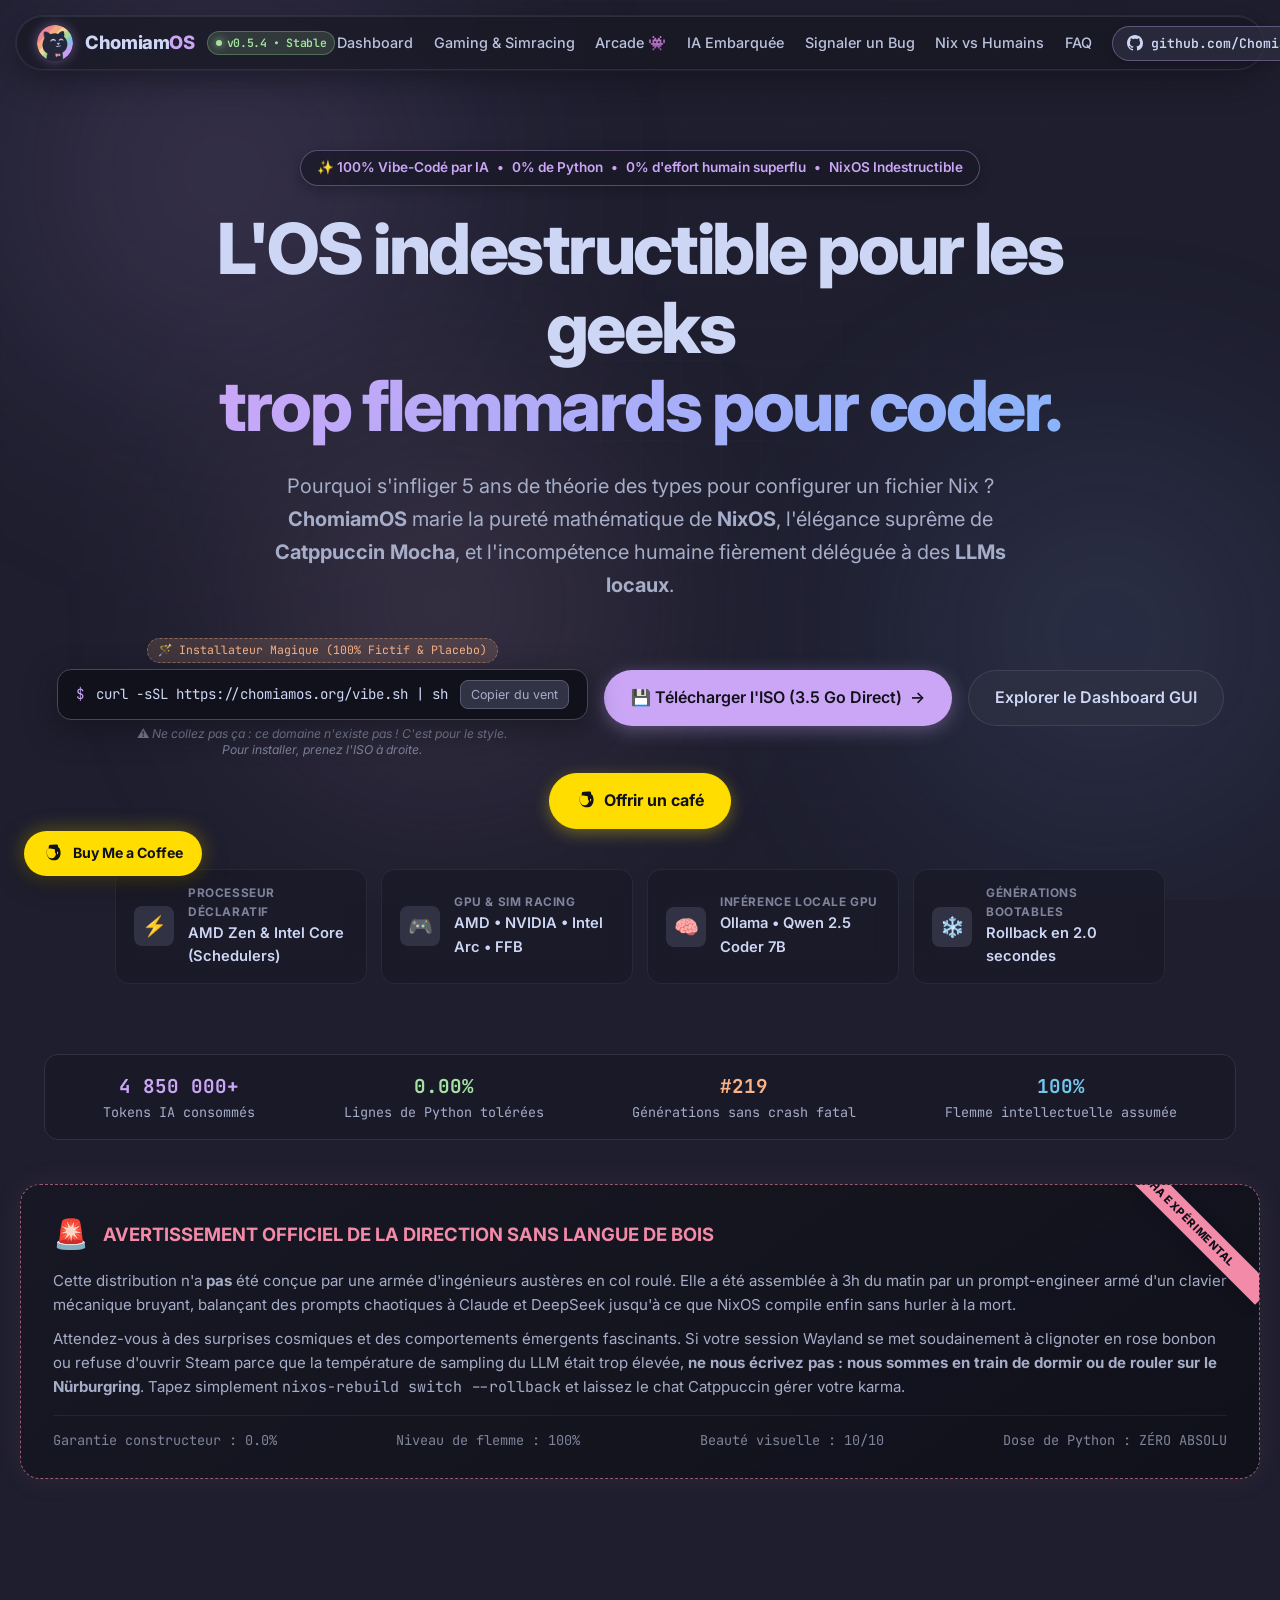
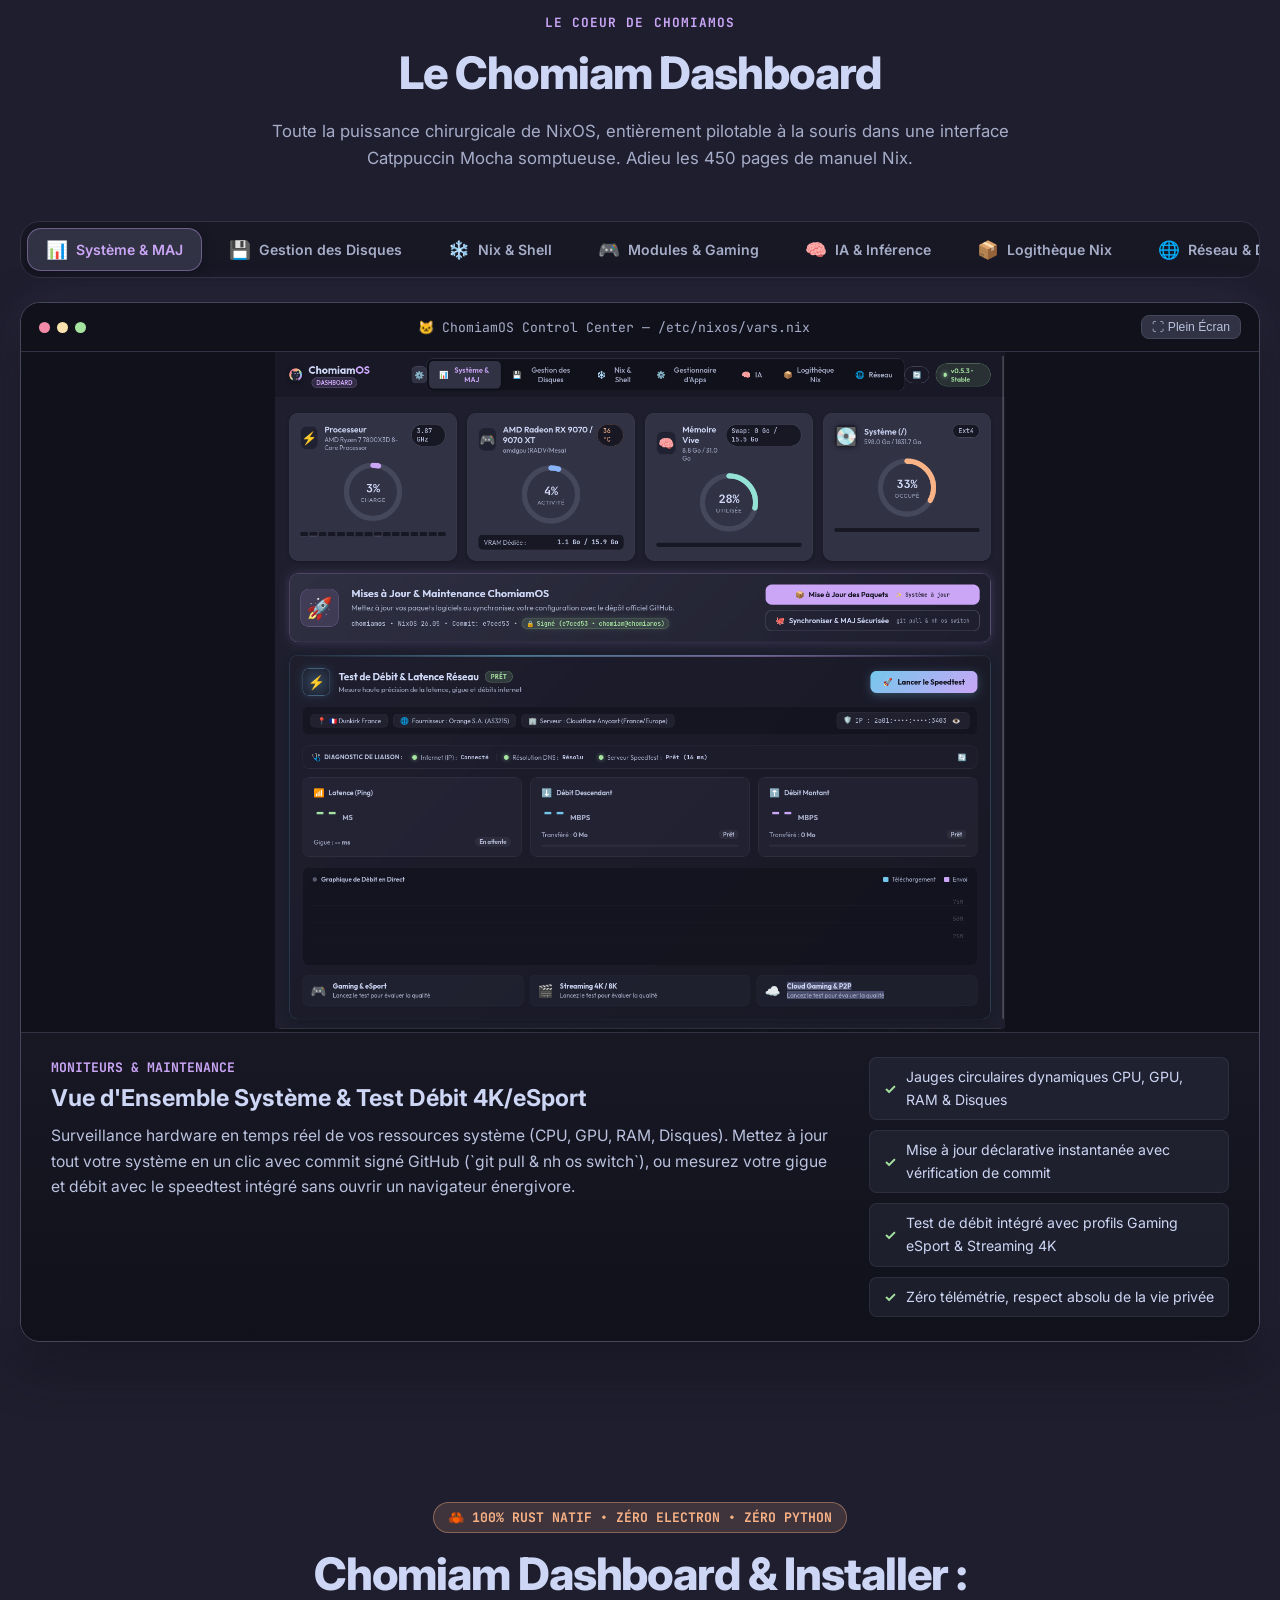
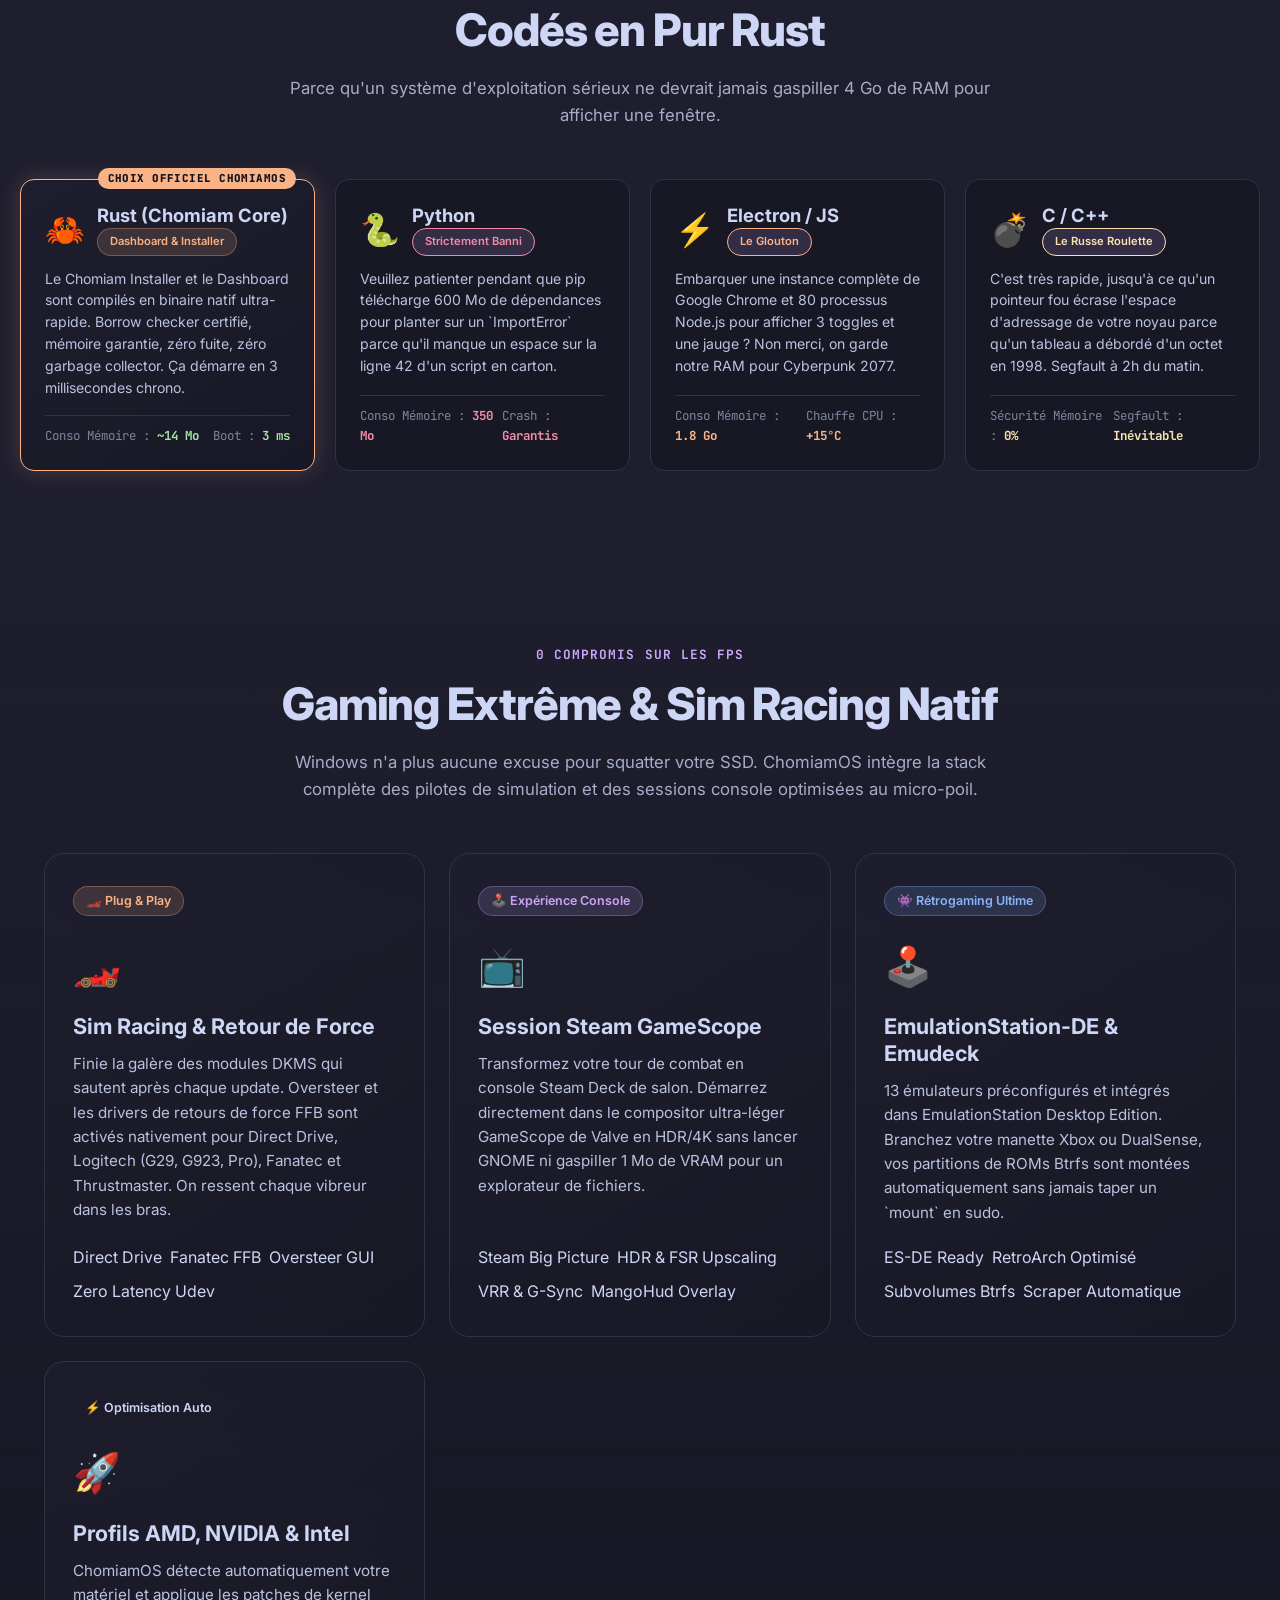
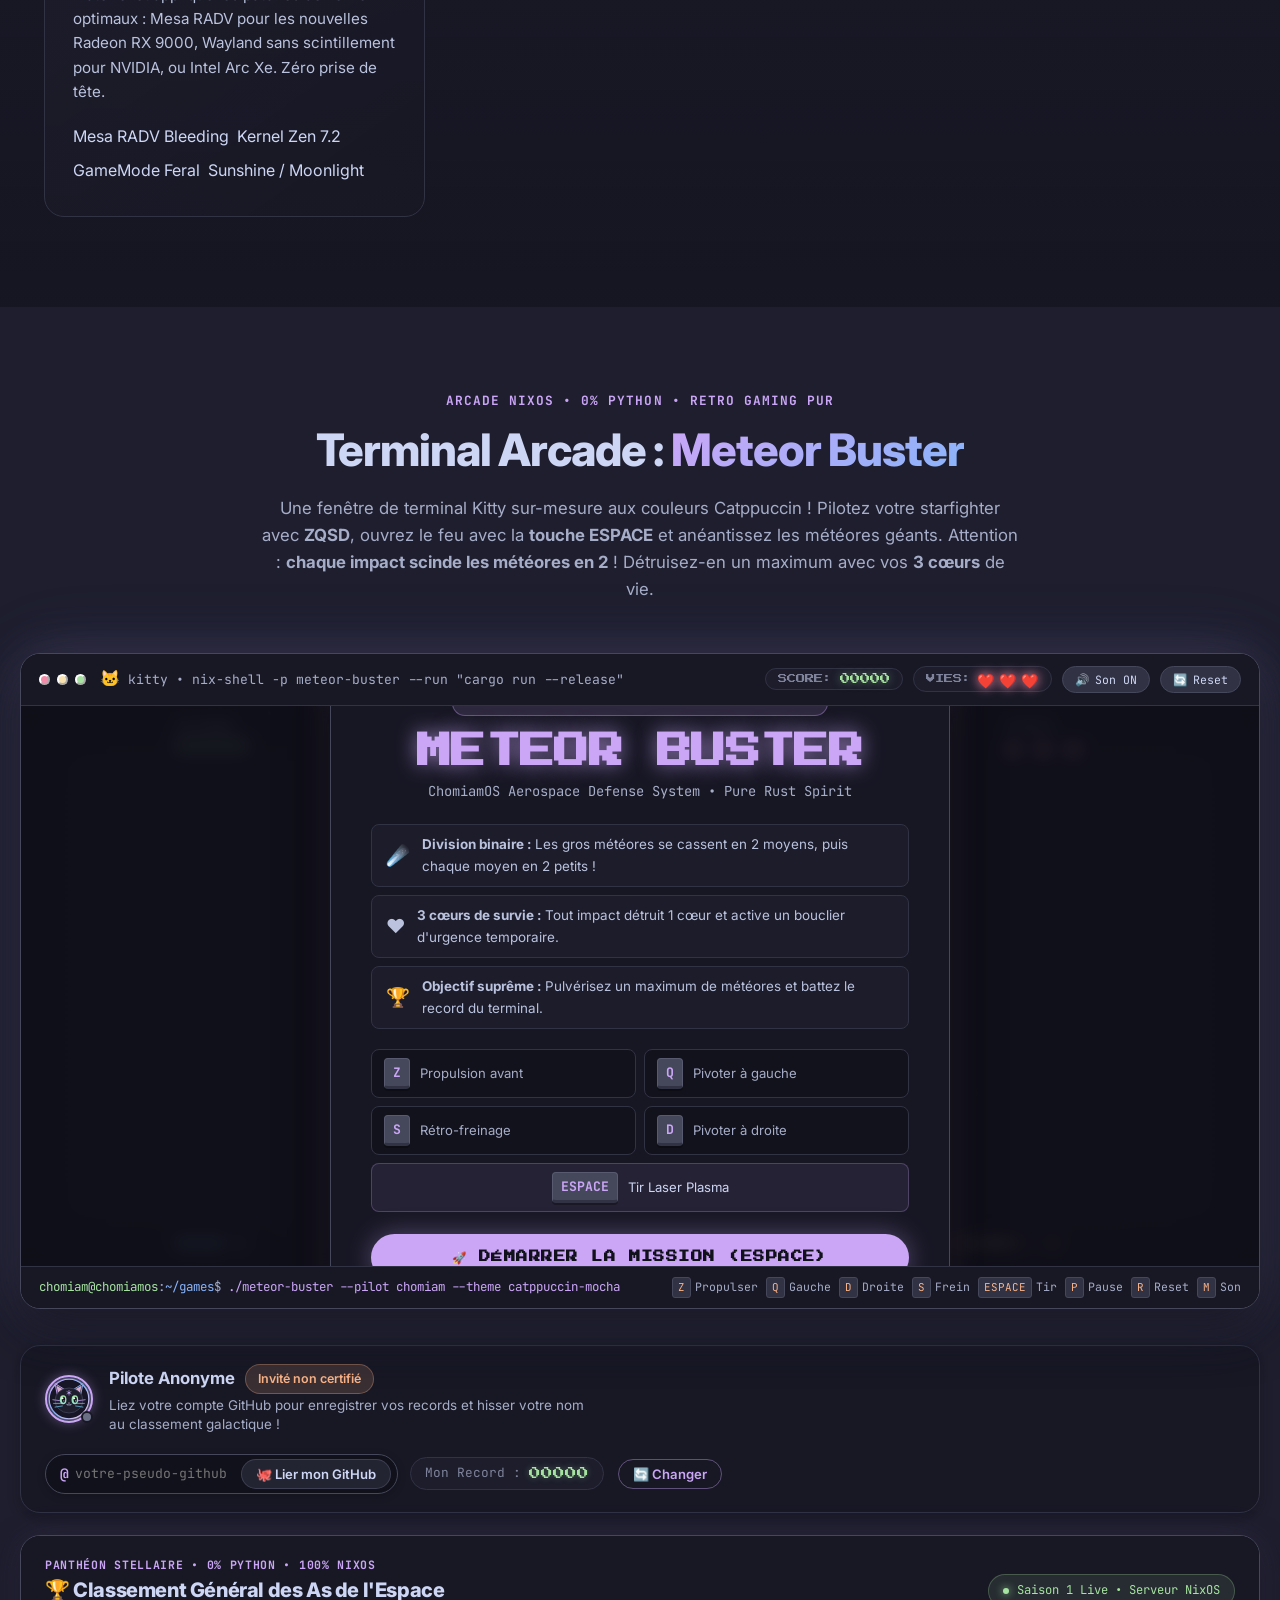
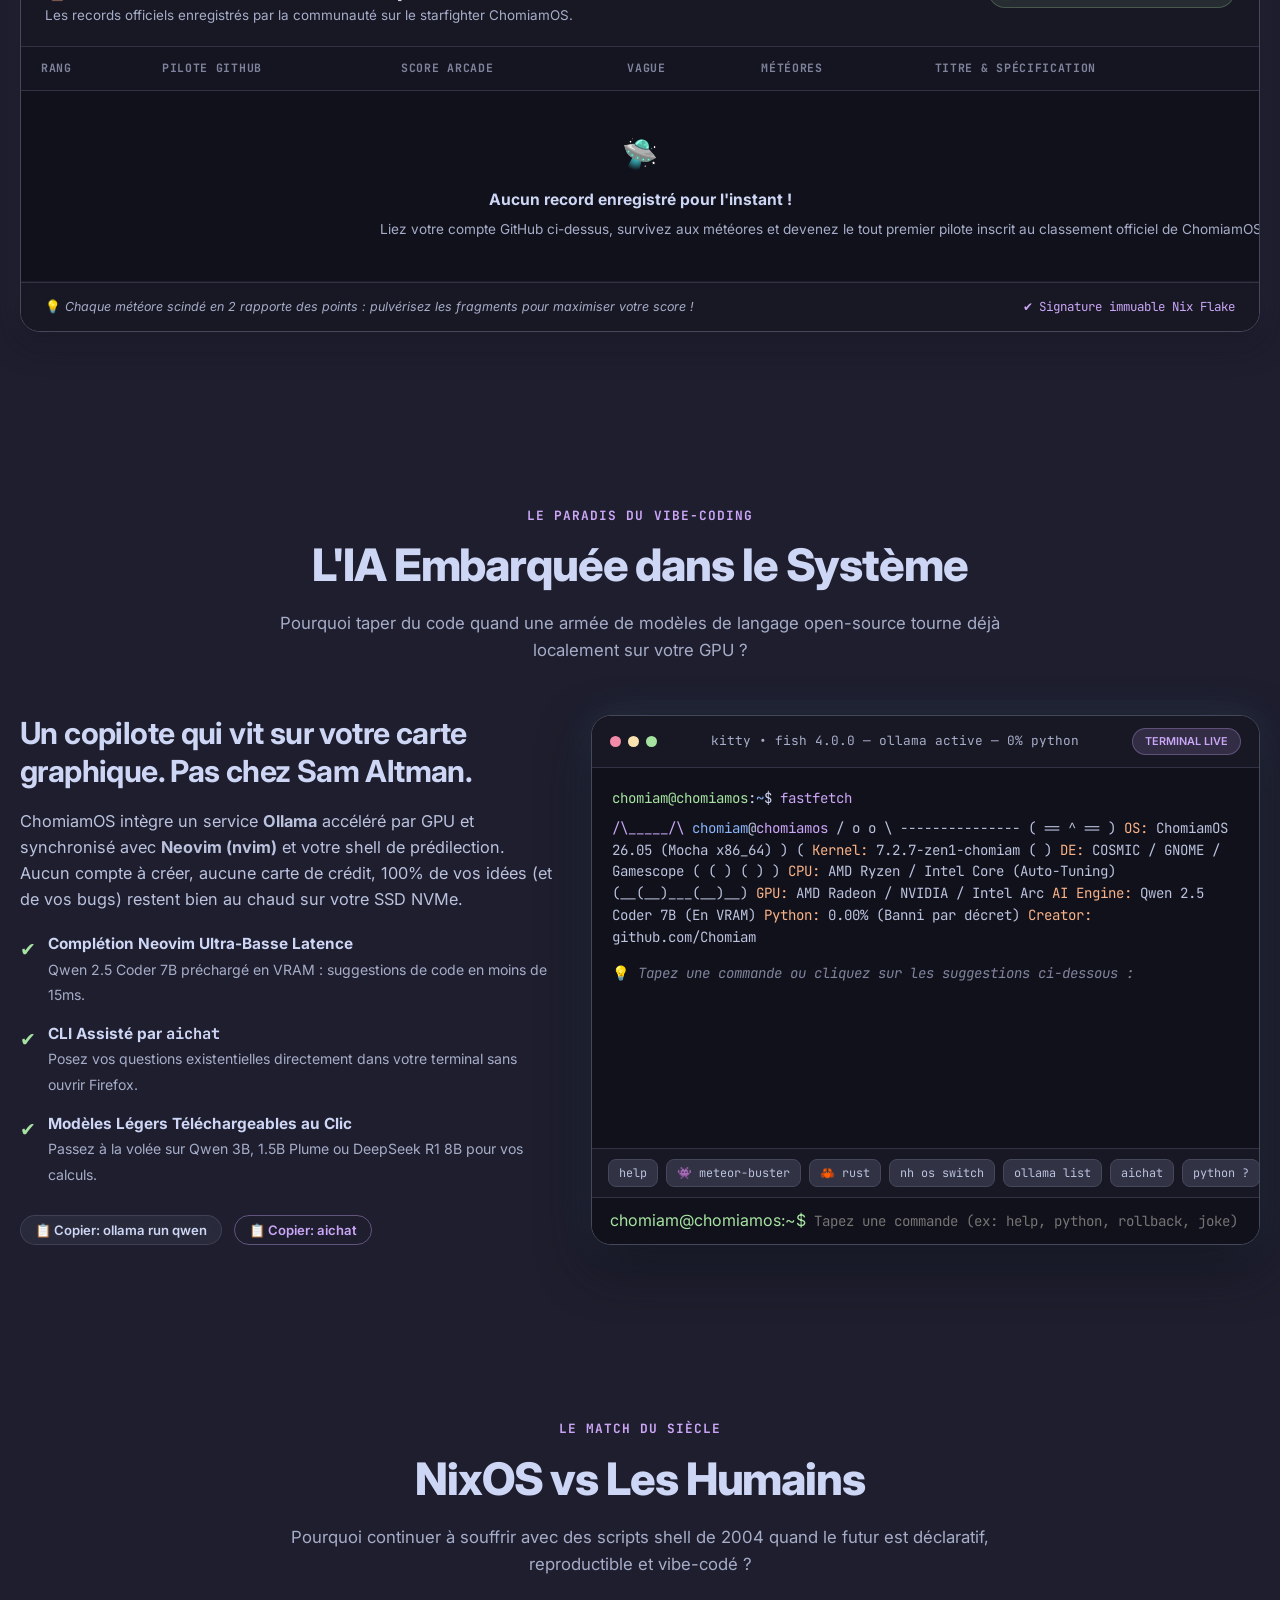
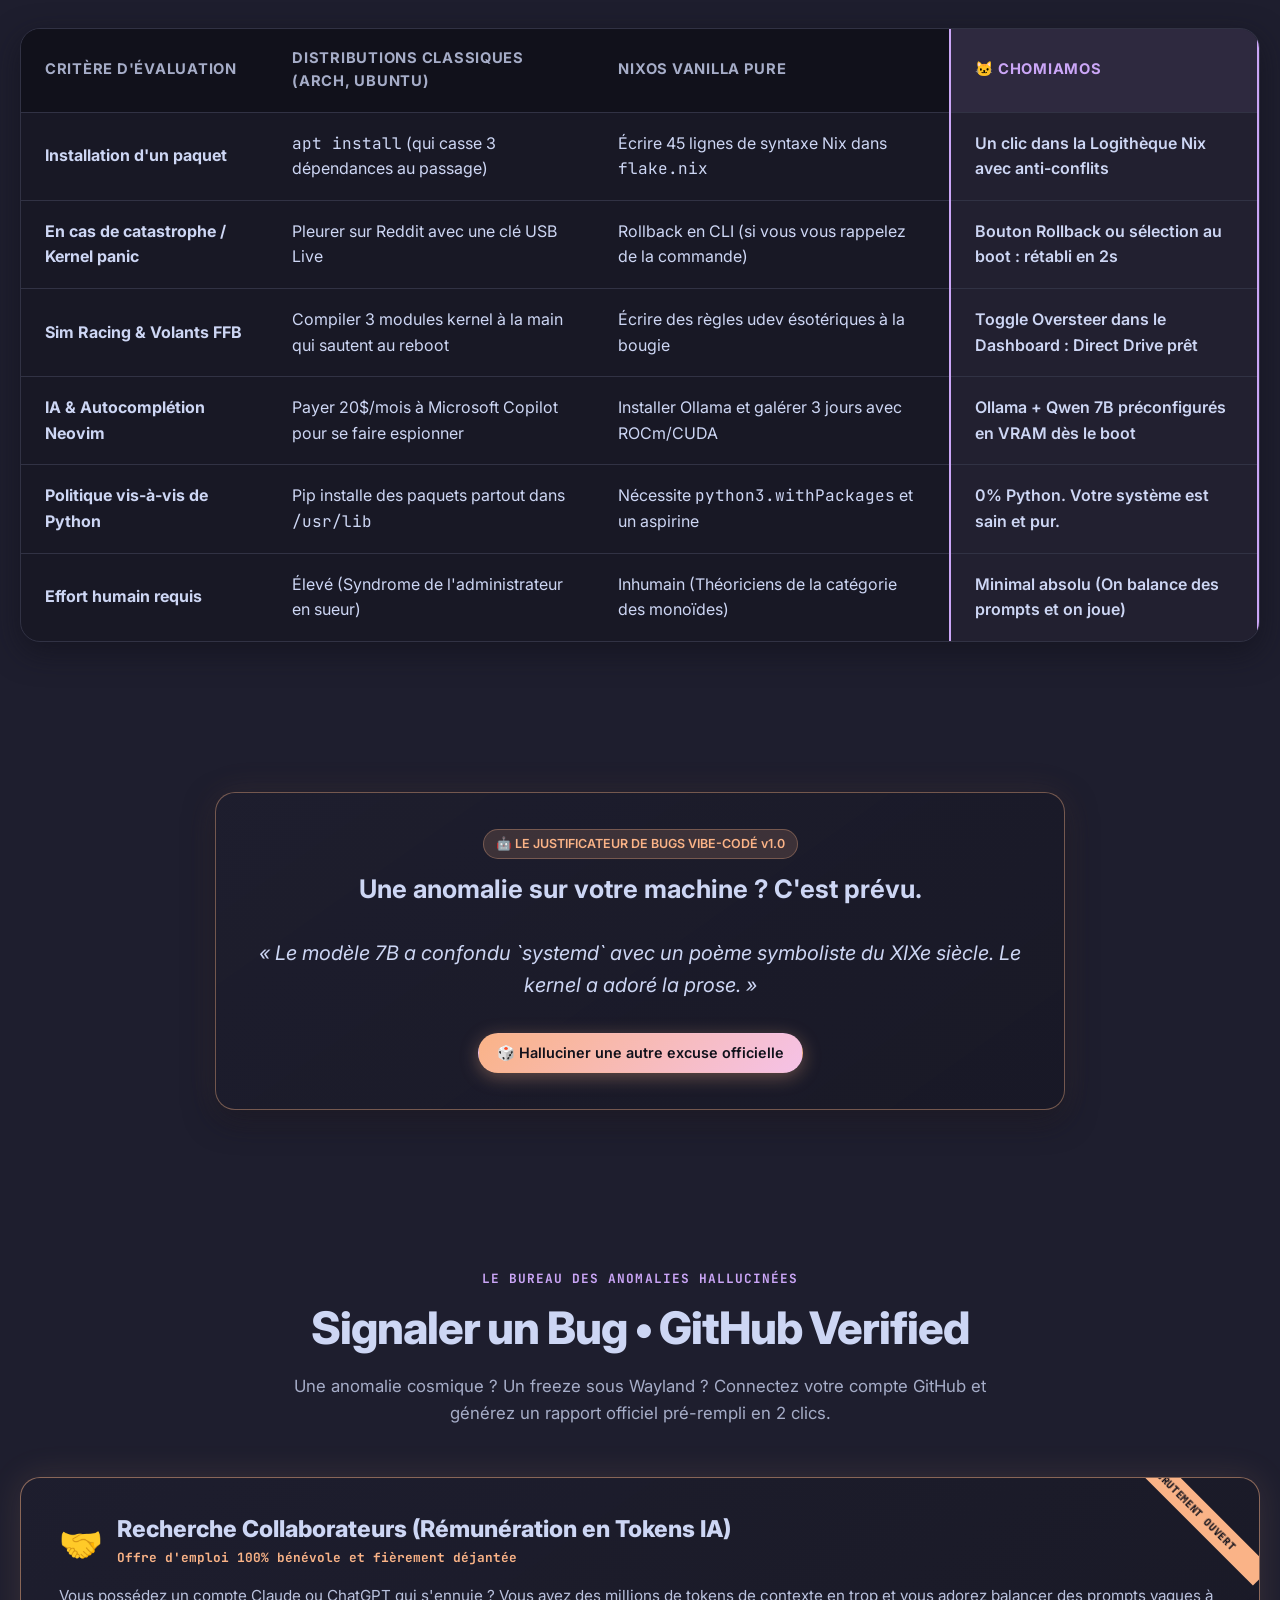
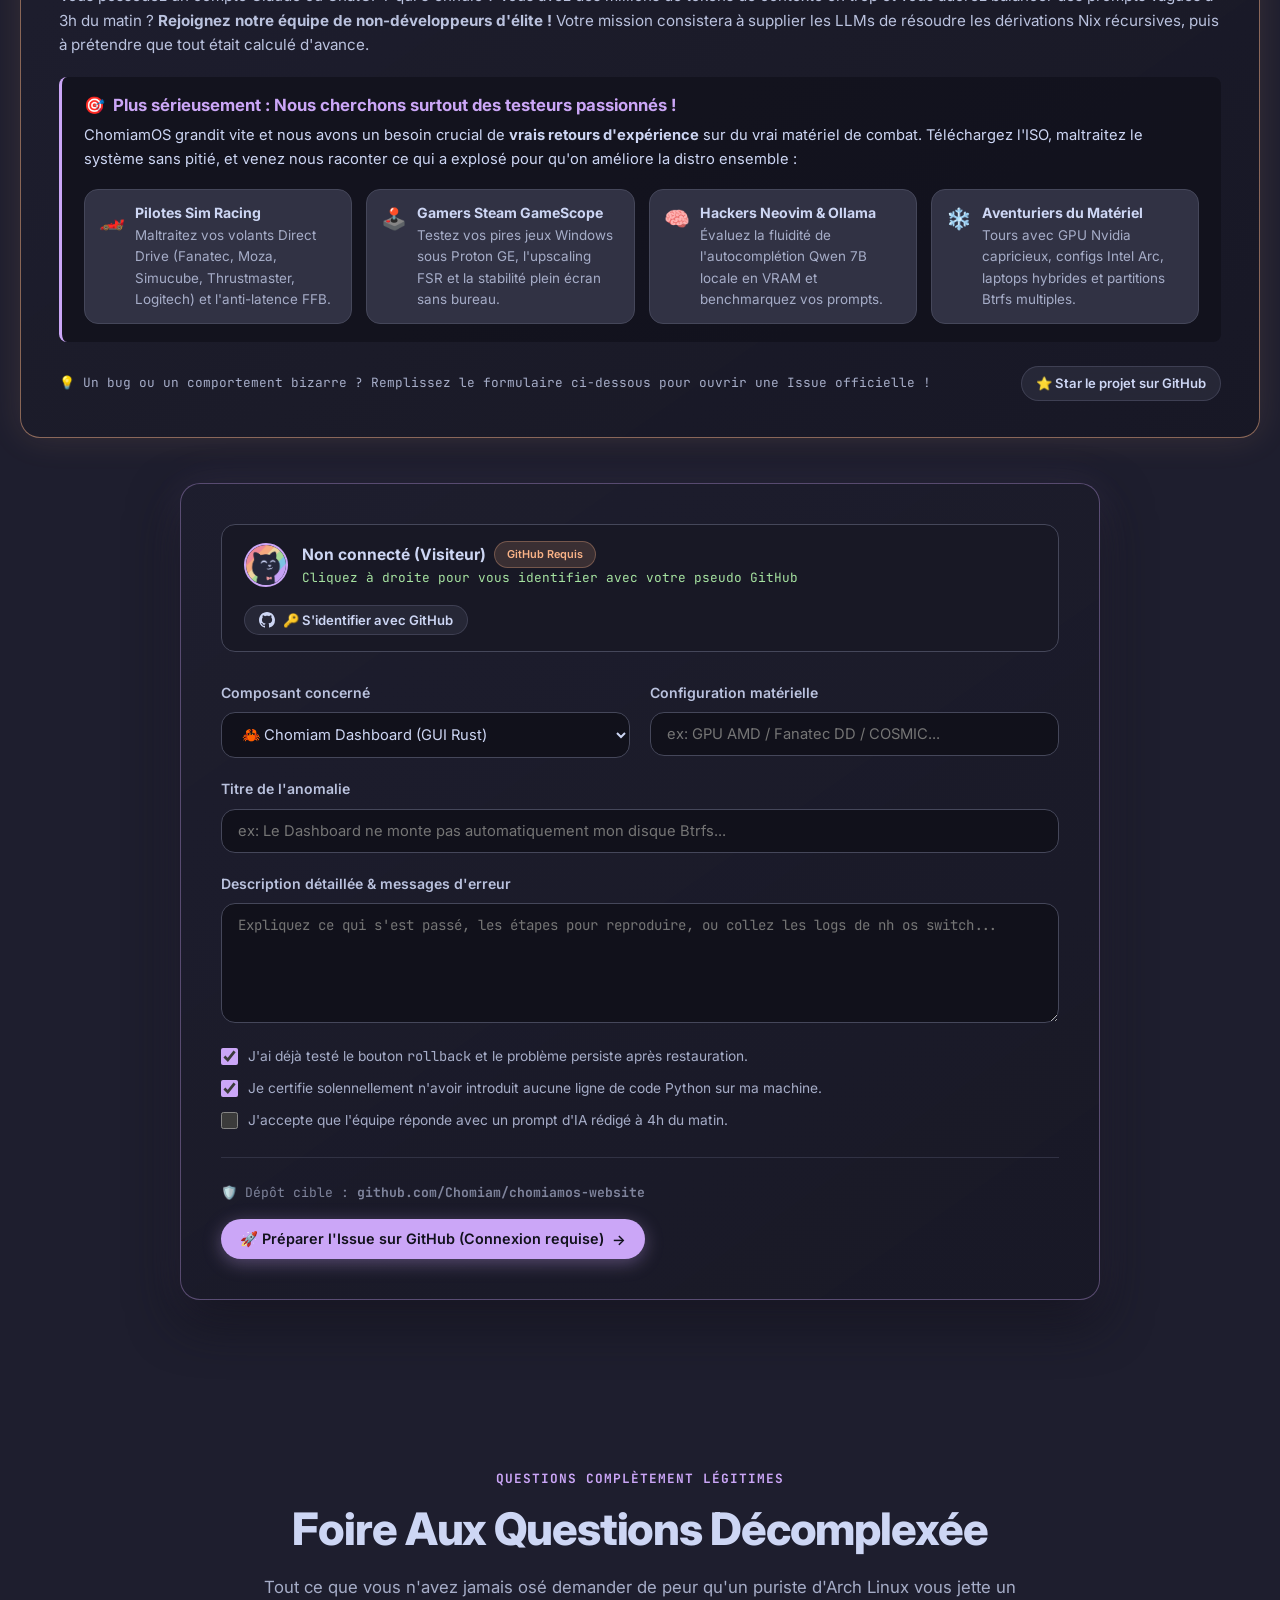
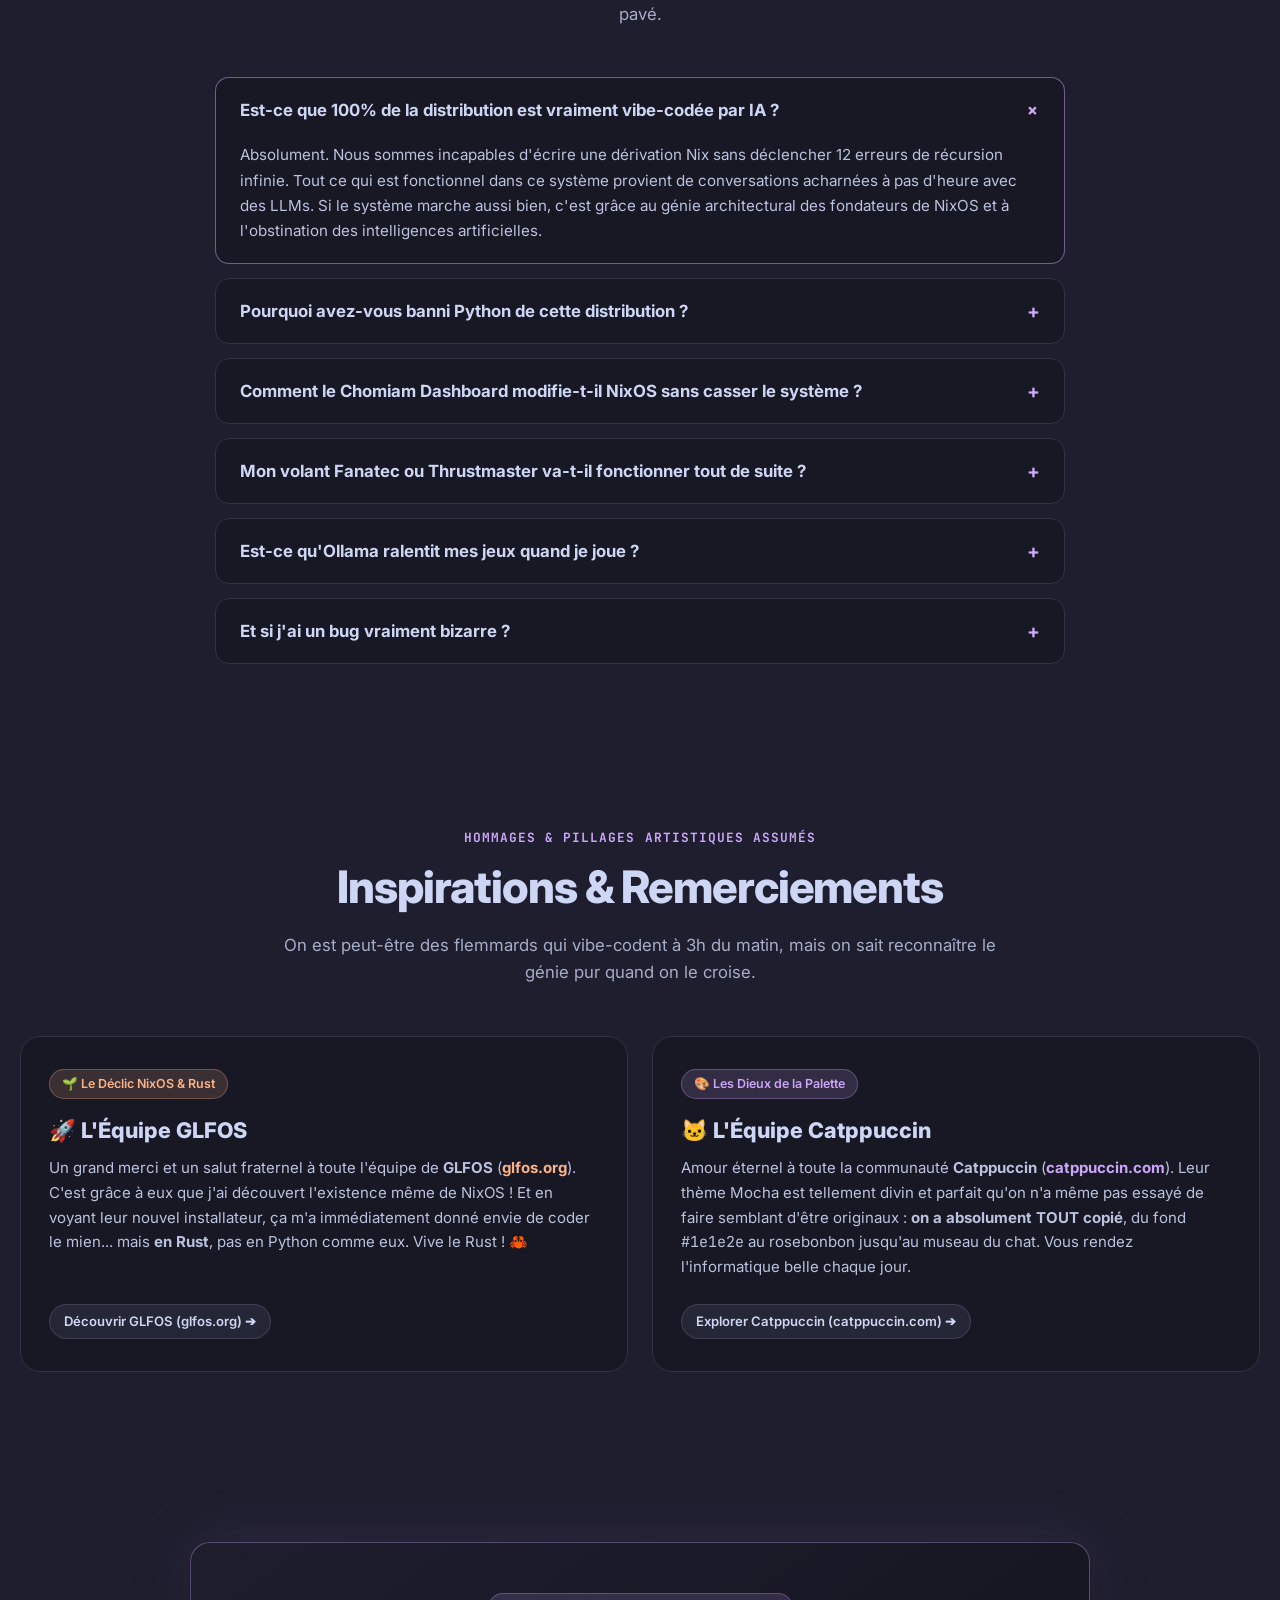
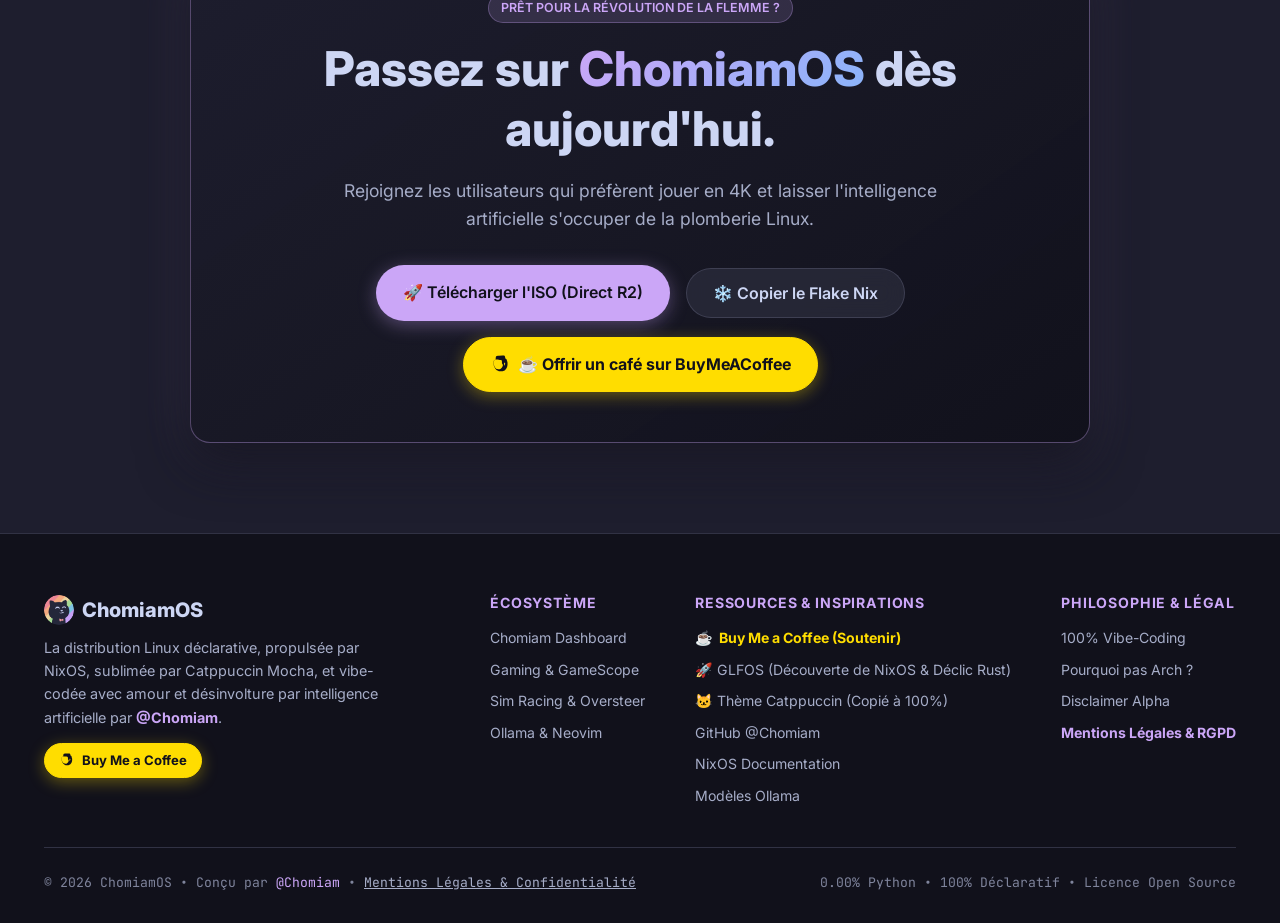
==== commit eee47e72: "feat: switch ISO download to Cloudflare R2 direct link & update analytics tracking" ====
--- a/index.html
+++ b/index.html
@@ -47,16 +47,12 @@
 
   <link rel="stylesheet" href="styles.css">
 
-  <!-- Vercel Web Analytics -->
+  <!-- Vercel Web Analytics & Speed Insights -->
   <script>
     window.va = window.va || function () { (window.vaq = window.vaq || []).push(arguments); };
+    window.si = window.si || function () { (window.siq = window.siq || []).push(arguments); };
   </script>
   <script defer src="/_vercel/insights/script.js"></script>
-  
-  <!-- Vercel Speed Insights -->
-  <script>
-    window.si = window.si || function () { (window.siq = window.siq || []).push(arguments); };
-  </script>
   <script defer src="/_vercel/speed-insights/script.js"></script>
 
   <!-- Structured Data JSON-LD (Schema.org) for Google Rich Snippets -->
@@ -81,7 +77,7 @@
           "url": "https://github.com/Chomiam"
         },
         "image": "https://chomiamos-website.vercel.app/chomiamos-logo.png",
-        "downloadUrl": "https://drive.google.com/drive/folders/1BJGmVafoMhjwk_6xwXqROblK7M6KdagT?usp=drive_link"
+        "downloadUrl": "https://pub-55144e8edd5142a5a5aea60ef9de7097.r2.dev/chomiam-gnome-Installer-x86_64-linux.iso"
       },
       {
         "@type": "FAQPage",
@@ -178,7 +174,7 @@
           </svg>
           <span class="nav-bmc-text">Buy Me a Coffee</span>
         </a>
-        <a href="https://drive.google.com/drive/folders/1BJGmVafoMhjwk_6xwXqROblK7M6KdagT?usp=drive_link" target="_blank" rel="noopener noreferrer" class="btn btn-primary btn-sm" title="Télécharger l'ISO sur Google Drive">
+        <a href="https://pub-55144e8edd5142a5a5aea60ef9de7097.r2.dev/chomiam-gnome-Installer-x86_64-linux.iso" target="_blank" rel="noopener noreferrer" class="btn btn-primary btn-sm" title="Télécharger directement l'ISO ChomiamOS (3.5 Go)">
           <span>💾 Télécharger l'ISO</span>
         </a>
       </div>
@@ -225,8 +221,8 @@
           </span>
         </div>
 
-        <a href="https://drive.google.com/drive/folders/1BJGmVafoMhjwk_6xwXqROblK7M6KdagT?usp=drive_link" target="_blank" rel="noopener noreferrer" class="btn btn-primary btn-lg" style="height: fit-content; align-self: center;">
-          <span>💾 La Vraie ISO (Google Drive)</span>
+        <a href="https://pub-55144e8edd5142a5a5aea60ef9de7097.r2.dev/chomiam-gnome-Installer-x86_64-linux.iso" target="_blank" rel="noopener noreferrer" class="btn btn-primary btn-lg" style="height: fit-content; align-self: center;">
+          <span>💾 Télécharger l'ISO (3.5 Go Direct)</span>
           <span>→</span>
         </a>
         <a href="#dashboard" class="btn btn-secondary btn-lg" style="height: fit-content; align-self: center;">
@@ -1288,8 +1284,8 @@
           Rejoignez les utilisateurs qui préfèrent jouer en 4K et laisser l'intelligence artificielle s'occuper de la plomberie Linux.
         </p>
         <div class="hero-actions" style="margin-bottom: 0;">
-          <a href="https://drive.google.com/drive/folders/1BJGmVafoMhjwk_6xwXqROblK7M6KdagT?usp=drive_link" target="_blank" rel="noopener noreferrer" class="btn btn-primary btn-lg">
-            <span>🚀 Télécharger l'ISO (Google Drive)</span>
+          <a href="https://pub-55144e8edd5142a5a5aea60ef9de7097.r2.dev/chomiam-gnome-Installer-x86_64-linux.iso" target="_blank" rel="noopener noreferrer" class="btn btn-primary btn-lg">
+            <span>🚀 Télécharger l'ISO (Direct R2)</span>
           </a>
           <button class="btn btn-secondary btn-lg" data-copy="nix flake clone github:chomiam/chomiamos">
             <span>❄️ Copier le Flake Nix</span>
